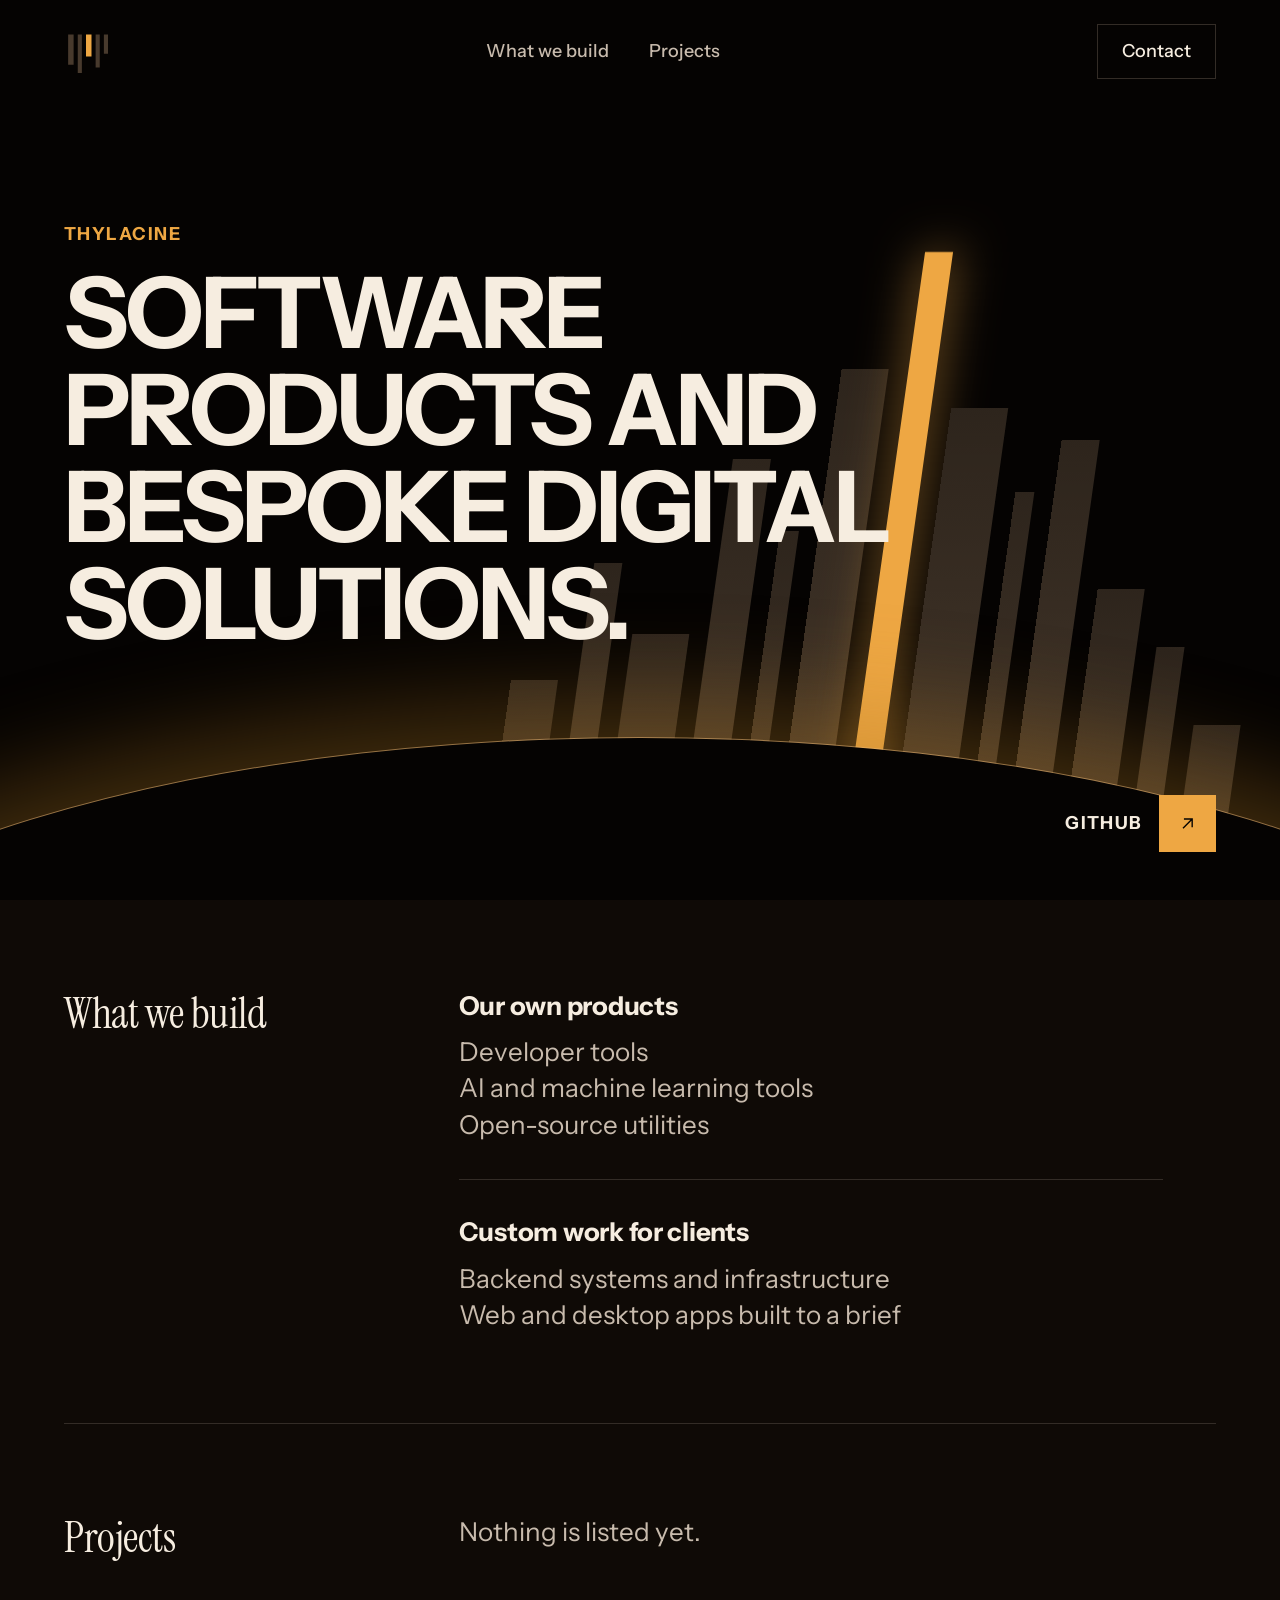
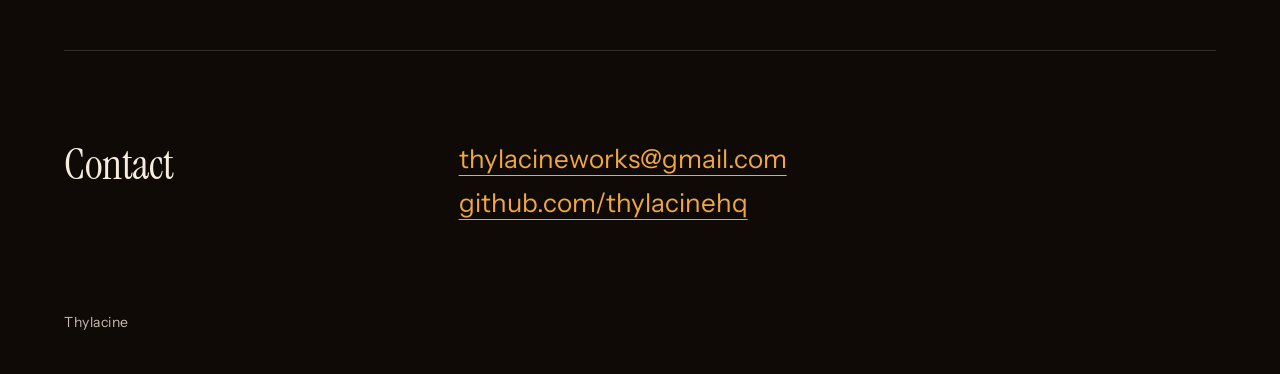
==== index.html @ 8de8d668 "Rebuild hero as a company-page header and lit stripe field Header with mark, nav and boxed Contact b" ====
<!doctype html>
<html lang="en">
<head>
<meta charset="utf-8">
<meta name="viewport" content="width=device-width, initial-scale=1">
<title>Thylacine</title>
<meta name="description" content="Software products and bespoke digital solutions.">
<meta name="color-scheme" content="dark">
<meta name="theme-color" content="#1c1a17">
<link rel="icon" href="favicon.svg" type="image/svg+xml">
<link rel="preload" href="fonts/instrument-sans-latin-700-normal.woff2" as="font" type="font/woff2" crossorigin>
<link rel="stylesheet" href="style.css">
</head>
<body>

<div class="hero">
  <header class="top">
    <a class="brand" href="#" aria-label="Thylacine, top of page">
      <svg viewBox="0 0 32 32" aria-hidden="true">
        <rect x="3" y="4" width="4" height="22" class="m-dim"/>
        <rect x="10" y="4" width="3" height="28" class="m-dim"/>
        <rect x="16" y="4" width="4" height="16" class="m-lit"/>
        <rect x="23" y="4" width="3" height="24" class="m-dim"/>
        <rect x="29" y="4" width="3" height="14" class="m-dim"/>
      </svg>
    </a>
    <nav aria-label="Sections">
      <a href="#build">What we build</a>
      <a href="#projects">Projects</a>
    </nav>
    <a class="btn" href="#contact">Contact</a>
  </header>

  <div class="copy">
    <p class="eyebrow">Thylacine</p>
    <h1>Software products and bespoke digital solutions.</h1>
  </div>

  <div class="field" aria-hidden="true">
    <i style="--h: 34%; --w: 5; --i: 0"></i>
    <i style="--h: 52%; --w: 3; --i: 1"></i>
    <i style="--h: 41%; --w: 6; --i: 2"></i>
    <i style="--h: 68%; --w: 4; --i: 3"></i>
    <i style="--h: 57%; --w: 2; --i: 4"></i>
    <i style="--h: 82%; --w: 5; --i: 5"></i>
    <i style="--h: 100%; --w: 3; --i: 6" class="alive"></i>
    <i style="--h: 76%; --w: 6; --i: 7"></i>
    <i style="--h: 63%; --w: 2; --i: 8"></i>
    <i style="--h: 71%; --w: 4; --i: 9"></i>
    <i style="--h: 48%; --w: 5; --i: 10"></i>
    <i style="--h: 39%; --w: 3; --i: 11"></i>
    <i style="--h: 27%; --w: 5; --i: 12"></i>
  </div>
  <div class="horizon" aria-hidden="true"></div>

  <a class="cta" href="https://github.com/thylacinehq">
    <span>GitHub</span>
    <svg viewBox="0 0 24 24" width="22" height="22" aria-hidden="true"><path d="M7 17 17 7M8 7h9v9" fill="none" stroke="currentColor" stroke-width="1.5"/></svg>
  </a>
</div>

<main>
  <section aria-labelledby="build">
    <h2 id="build">What we build</h2>
    <div class="body">
      <div class="row">
        <h3>Our own products</h3>
        <ul>
          <li>Developer tools</li>
          <li>AI and machine learning tools</li>
          <li>Open-source utilities</li>
        </ul>
      </div>
      <div class="row">
        <h3>Custom work for clients</h3>
        <ul>
          <li>Backend systems and infrastructure</li>
          <li>Web and desktop apps built to a brief</li>
        </ul>
      </div>
    </div>
  </section>

  <section aria-labelledby="projects">
    <h2 id="projects">Projects</h2>
    <div class="body">
      <p class="empty">Nothing is listed yet.</p>
    </div>
  </section>

  <section aria-labelledby="contact">
    <h2 id="contact">Contact</h2>
    <div class="body">
      <ul class="plain">
        <li><a href="mailto:thylacineworks@gmail.com">thylacineworks@gmail.com</a></li>
        <li><a href="https://github.com/thylacinehq">github.com/thylacinehq</a></li>
      </ul>
    </div>
  </section>
</main>

<footer>Thylacine</footer>

</body>
</html>
---- style.css ----
@font-face {
  font-family: "Instrument Serif";
  src: url("fonts/instrument-serif-latin-400-normal.woff2") format("woff2");
  font-weight: 400;
  font-display: swap;
}
@font-face {
  font-family: "Instrument Sans";
  src: url("fonts/instrument-sans-latin-400-normal.woff2") format("woff2");
  font-weight: 400;
  font-display: swap;
}
@font-face {
  font-family: "Instrument Sans";
  src: url("fonts/instrument-sans-latin-500-normal.woff2") format("woff2");
  font-weight: 500;
  font-display: swap;
}
@font-face {
  font-family: "Instrument Sans";
  src: url("fonts/instrument-sans-latin-700-normal.woff2") format("woff2");
  font-weight: 700;
  font-display: swap;
}

:root {
  color-scheme: dark;

  --bg: oklch(0.15 0.012 65);
  --bg-deep: oklch(0.10 0.01 65);
  --stripe: oklch(0.27 0.02 65);
  --stripe-hi: oklch(0.36 0.03 65);
  --rule: oklch(0.30 0.015 65);
  --text: oklch(0.95 0.02 78);
  --text-dim: oklch(0.80 0.025 70);
  --accent: oklch(0.78 0.14 72);
  --glow: oklch(0.62 0.12 72 / 0.35);
  --glow-rim: oklch(0.80 0.10 72 / 0.55);
  --glow-bar: oklch(0.78 0.14 72 / 0.55);

  --serif: "Instrument Serif", "Iowan Old Style", Georgia, serif;
  --sans: "Instrument Sans", "Segoe UI", system-ui, sans-serif;

  --gutter: clamp(1.25rem, 5vw, 4rem);
  --space-section: clamp(3rem, 7vw, 6rem);

  --step-0: clamp(1rem, 0.95rem + 0.25vw, 1.125rem);
  --step-1: clamp(1.25rem, 1.1rem + 0.7vw, 1.625rem);
  --step-2: clamp(1.75rem, 1.4rem + 1.6vw, 2.75rem);
  --step-hero: clamp(2.5rem, 0.9rem + 6.6vw, 7.5rem);

  --bar-unit: clamp(0.3rem, 0.15rem + 0.55vw, 0.85rem);
}

*, *::before, *::after { box-sizing: border-box; }

html { -webkit-text-size-adjust: 100%; scroll-behavior: smooth; }

body {
  margin: 0;
  background: var(--bg);
  color: var(--text);
  font-family: var(--sans);
  font-size: var(--step-0);
  line-height: 1.6;
  -webkit-font-smoothing: antialiased;
}

h1, h2, h3, p, ul { margin: 0; padding: 0; }
ul { list-style: none; }

a {
  color: var(--accent);
  text-decoration-thickness: 1px;
  text-underline-offset: 0.25em;
}
a:hover { text-decoration-thickness: 2px; }
a:focus-visible {
  outline: 2px solid var(--accent);
  outline-offset: 4px;
  border-radius: 2px;
}

/* Hero */

.hero {
  position: relative;
  isolation: isolate;
  overflow: hidden;
  min-height: max(100svh, 40rem);
  display: grid;
  grid-template-rows: auto 1fr auto;
  padding-inline: var(--gutter);
  background: var(--bg-deep);
}

.top {
  position: relative;
  z-index: 3;
  display: flex;
  align-items: center;
  justify-content: space-between;
  gap: 1.5rem;
  padding-block: 1.5rem;
}
.brand { display: block; line-height: 0; }
.brand svg { width: 2.75rem; height: 2.75rem; }
.m-dim { fill: var(--stripe-hi); }
.m-lit { fill: var(--accent); }
.top nav { display: none; gap: 2.5rem; }
.top nav a {
  color: var(--text-dim);
  text-decoration: none;
  font-weight: 500;
}
.top nav a:hover { color: var(--text); }
.btn {
  color: var(--text);
  text-decoration: none;
  font-weight: 500;
  padding: 0.75rem 1.5rem;
  border: 1px solid var(--rule);
}
.btn:hover { border-color: var(--accent); color: var(--accent); }

.copy {
  position: relative;
  z-index: 3;
  align-self: center;
  padding-block: 2rem 18vh;
}
.eyebrow {
  margin-bottom: 1rem;
  color: var(--accent);
  font-weight: 700;
  font-size: var(--step-0);
  letter-spacing: 0.08em;
  text-transform: uppercase;
}
h1 {
  max-width: 13ch;
  font-family: var(--sans);
  font-weight: 700;
  font-size: var(--step-hero);
  line-height: 0.98;
  letter-spacing: -0.03em;
  text-transform: uppercase;
}

/* Striped back rising from behind the horizon */

.field {
  position: absolute;
  z-index: 1;
  inset: auto var(--gutter) 0 auto;
  width: min(100% - 2 * var(--gutter), 46rem);
  height: 72%;
  display: flex;
  align-items: flex-end;
  justify-content: space-between;
  pointer-events: none;
}
.field i {
  display: block;
  width: calc(var(--w) * var(--bar-unit));
  height: var(--h);
  background: linear-gradient(to top, var(--stripe-hi), var(--stripe));
  transform: skewX(-8deg);
  transform-origin: bottom;
  animation: rise 700ms ease-out both;
  animation-delay: calc(var(--i) * 45ms);
}
.field i.alive {
  background: var(--accent);
  box-shadow: 0 0 3rem var(--glow-bar);
}

@keyframes rise {
  from { transform: skewX(-8deg) scaleY(0); }
  to { transform: skewX(-8deg) scaleY(1); }
}

.horizon {
  position: absolute;
  z-index: 2;
  left: -25%;
  right: -25%;
  bottom: -62%;
  height: 80%;
  border-radius: 50%;
  background: var(--bg-deep);
  box-shadow:
    0 -1px 0 var(--glow-rim),
    0 -2.5rem 6rem var(--glow);
  pointer-events: none;
}

.cta {
  position: absolute;
  z-index: 3;
  right: var(--gutter);
  bottom: clamp(1.5rem, 4vw, 3rem);
  display: flex;
  align-items: center;
  gap: 1rem;
  color: var(--text);
  text-decoration: none;
  font-weight: 700;
  letter-spacing: 0.08em;
  text-transform: uppercase;
}
.cta svg {
  box-sizing: content-box;
  padding: 1.1rem;
  background: var(--accent);
  color: var(--bg-deep);
}
.cta:hover svg { background: var(--text); }
.cta:focus-visible { outline-offset: 6px; }

/* Sections */

main { padding-inline: var(--gutter); }

section {
  display: grid;
  gap: 1.5rem;
  padding-block: var(--space-section);
  border-top: 1px solid var(--rule);
}
section:first-child { border-top: 0; }
h2 {
  font-family: var(--serif);
  font-weight: 400;
  font-size: var(--step-2);
  line-height: 1.1;
  letter-spacing: -0.01em;
}
h3 {
  font-weight: 700;
  font-size: var(--step-1);
  line-height: 1.25;
  letter-spacing: -0.01em;
}

.row {
  display: grid;
  gap: 0.75rem;
  padding-block: clamp(1.5rem, 3vw, 2.25rem);
  border-top: 1px solid var(--rule);
}
.row:first-child { border-top: 0; padding-top: 0; }
.row:last-child { padding-bottom: 0; }

.row li, .plain li, .empty {
  font-size: var(--step-1);
  line-height: 1.4;
}
.row li, .empty { color: var(--text-dim); }
.plain { display: grid; gap: 0.5rem; }
.plain a { overflow-wrap: anywhere; }

footer {
  padding: 0 var(--gutter) 2.5rem;
  color: var(--text-dim);
  font-size: 0.875rem;
  letter-spacing: 0.04em;
}

@media (min-width: 48rem) {
  .top nav { display: flex; }
  section {
    grid-template-columns: repeat(12, minmax(0, 1fr));
    column-gap: 2rem;
  }
  section h2 { grid-column: 1 / 5; }
  section .body { grid-column: 5 / 13; max-width: 44rem; }
}

@media (max-width: 47.99rem) {
  .copy { padding-bottom: 30vh; }
  .field { height: 36%; }
  .horizon { bottom: -64%; height: 80%; }
}

@media (prefers-reduced-motion: reduce) {
  .field i { animation: none; }
  html { scroll-behavior: auto; }
}
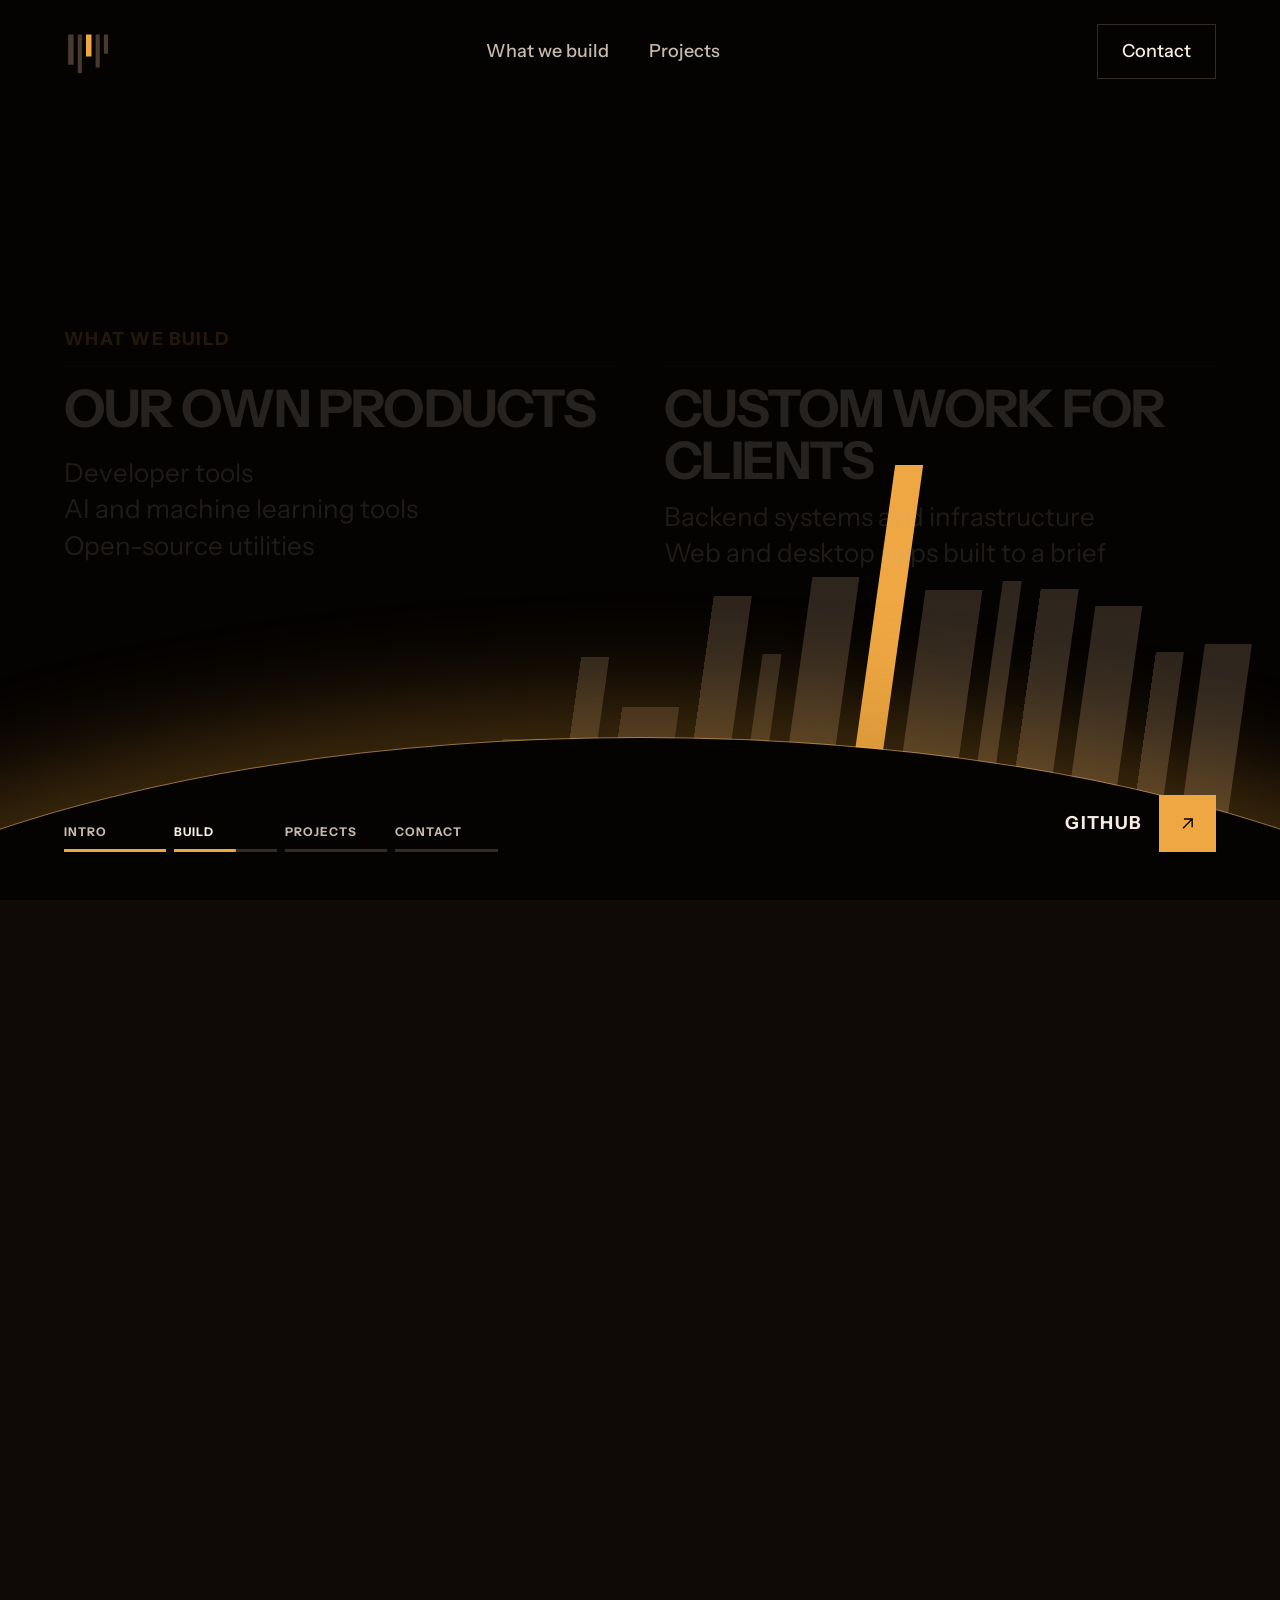
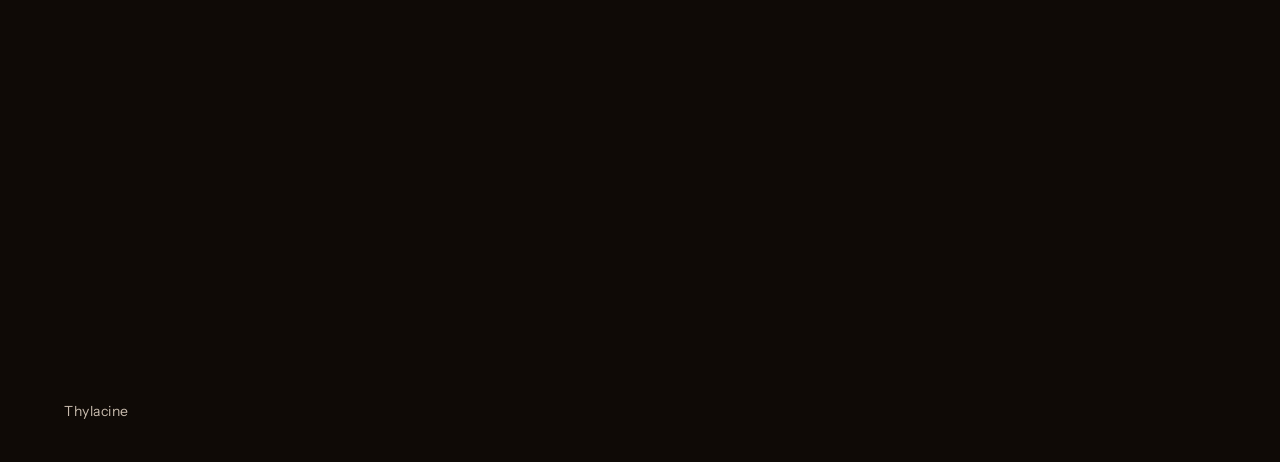
==== commit a2bd0424: "Pin the hero as a scroll-driven stage Four scenes (intro, build, projects, contact) cross-fade on on" ====
--- a/index.html
+++ b/index.html
@@ -11,11 +11,11 @@
 <link rel="preload" href="fonts/instrument-sans-latin-700-normal.woff2" as="font" type="font/woff2" crossorigin>
 <link rel="stylesheet" href="style.css">
 </head>
-<body>
+<body id="top">
 
-<div class="hero">
+<div class="hero stage">
   <header class="top">
-    <a class="brand" href="#" aria-label="Thylacine, top of page">
+    <a class="brand" href="#top" aria-label="Thylacine, top of page">
       <svg viewBox="0 0 32 32" aria-hidden="true">
         <rect x="3" y="4" width="4" height="22" class="m-dim"/>
         <rect x="10" y="4" width="3" height="28" class="m-dim"/>
@@ -25,13 +25,13 @@
       </svg>
     </a>
     <nav aria-label="Sections">
-      <a href="#build">What we build</a>
-      <a href="#projects">Projects</a>
+      <a href="#scene-build">What we build</a>
+      <a href="#scene-projects">Projects</a>
     </nav>
-    <a class="btn" href="#contact">Contact</a>
+    <a class="btn" href="#scene-contact">Contact</a>
   </header>
 
-  <div class="copy">
+  <div class="copy scene">
     <p class="eyebrow">Thylacine</p>
     <h1>Software products and bespoke digital solutions.</h1>
   </div>
@@ -60,7 +60,7 @@
 </div>
 
 <main>
-  <section aria-labelledby="build">
+  <section class="scene" id="scene-build" aria-labelledby="build">
     <h2 id="build">What we build</h2>
     <div class="body">
       <div class="row">
@@ -81,14 +81,14 @@
     </div>
   </section>
 
-  <section aria-labelledby="projects">
+  <section class="scene" id="scene-projects" aria-labelledby="projects">
     <h2 id="projects">Projects</h2>
     <div class="body">
       <p class="empty">Nothing is listed yet.</p>
     </div>
   </section>
 
-  <section aria-labelledby="contact">
+  <section class="scene" id="scene-contact" aria-labelledby="contact">
     <h2 id="contact">Contact</h2>
     <div class="body">
       <ul class="plain">
@@ -101,5 +101,7 @@
 
 <footer>Thylacine</footer>
 
+<script src="script.js" defer></script>
+
 </body>
 </html>
--- a/style.css
+++ b/style.css
@@ -36,7 +36,6 @@
   --accent: oklch(0.78 0.14 72);
   --glow: oklch(0.62 0.12 72 / 0.35);
   --glow-rim: oklch(0.80 0.10 72 / 0.55);
-  --glow-bar: oklch(0.78 0.14 72 / 0.55);
 
   --serif: "Instrument Serif", "Iowan Old Style", Georgia, serif;
   --sans: "Instrument Sans", "Segoe UI", system-ui, sans-serif;
@@ -172,7 +171,6 @@
 }
 .field i.alive {
   background: var(--accent);
-  box-shadow: 0 0 3rem var(--glow-bar);
 }
 
 @keyframes rise {
@@ -283,6 +281,128 @@
   .horizon { bottom: -64%; height: 80%; }
 }
 
+/* Film mode: the script pins the stage and scrubs it with scroll */
+
+.film-on .film { height: calc(100svh * var(--n, 4)); position: relative; }
+.film-on .stage {
+  position: sticky;
+  top: 0;
+  height: 100svh;
+  min-height: 0;
+  padding-inline: 0;
+}
+.film-on .top { padding-inline: var(--gutter); }
+.film-on .field { right: var(--gutter); }
+.film-on .cta { z-index: 4; }
+
+.film-on main {
+  position: absolute;
+  inset: 0;
+  padding: 0;
+  pointer-events: none;
+}
+.film-on .scene {
+  position: absolute;
+  inset: 0;
+  z-index: 3;
+  display: flex;
+  flex-direction: column;
+  justify-content: center;
+  gap: 1rem;
+  padding: 6.5rem var(--gutter) 8rem;
+  border-top: 0;
+  opacity: var(--o, 0);
+  transform: translateY(var(--y, 0));
+  visibility: hidden;
+}
+.film-on .scene.on { visibility: visible; pointer-events: auto; }
+.film-on .copy.scene { align-self: auto; }
+
+.film-on section h2 {
+  font-family: var(--sans);
+  font-weight: 700;
+  font-size: var(--step-0);
+  letter-spacing: 0.08em;
+  text-transform: uppercase;
+  color: var(--accent);
+}
+.film-on section .body { max-width: 56rem; }
+.film-on .body > .row {
+  padding-block: 1rem 0;
+  margin-top: 1rem;
+  border-top: 1px solid var(--rule);
+}
+.film-on .body > .row:first-child { margin-top: 0; padding-top: 0; border-top: 0; }
+.film-on h3 {
+  font-size: clamp(1.5rem, 0.8rem + 3.2vw, 3.25rem);
+  line-height: 1;
+  letter-spacing: -0.03em;
+  text-transform: uppercase;
+}
+.film-on .empty {
+  color: var(--text);
+  font-weight: 700;
+  font-size: var(--step-hero);
+  line-height: 0.98;
+  letter-spacing: -0.03em;
+  text-transform: uppercase;
+  max-width: 11ch;
+}
+.film-on .plain li {
+  font-weight: 700;
+  font-size: clamp(1.25rem, 0.6rem + 3vw, 3rem);
+  line-height: 1.15;
+  letter-spacing: -0.02em;
+}
+.film-on footer { position: relative; z-index: 1; }
+
+.rail {
+  position: absolute;
+  z-index: 4;
+  left: var(--gutter);
+  bottom: clamp(1.5rem, 4vw, 3rem);
+  display: flex;
+  gap: 0.5rem;
+}
+.rail button {
+  all: unset;
+  box-sizing: border-box;
+  display: grid;
+  gap: 0.5rem;
+  width: clamp(2.75rem, 8vw, 8.5rem);
+  min-width: 0;
+  cursor: pointer;
+  color: var(--text-dim);
+  font-size: 0.75rem;
+  font-weight: 700;
+  letter-spacing: 0.08em;
+  text-transform: uppercase;
+}
+.rail button[aria-current] { color: var(--text); }
+.rail button:focus-visible { outline: 2px solid var(--accent); outline-offset: 4px; }
+.rail .lab { display: none; }
+.rail .bar { display: block; height: 3px; background: var(--rule); }
+.rail .fill {
+  display: block;
+  height: 100%;
+  background: var(--accent);
+  transform: scaleX(0);
+  transform-origin: left;
+}
+
+@media (min-width: 48rem) {
+  .rail button { width: clamp(5.25rem, 8vw, 8.5rem); }
+  .rail .lab { display: block; white-space: nowrap; }
+  .film-on .body > .rows,
+  .film-on #scene-build .body { display: grid; grid-template-columns: 1fr 1fr; column-gap: 3rem; max-width: none; }
+  .film-on #scene-build .body > .row { margin-top: 0; padding-top: 1rem; border-top: 1px solid var(--rule); }
+  .film-on #scene-build .body > .row:first-child { padding-top: 1rem; border-top: 1px solid var(--rule); }
+}
+@media (max-width: 47.99rem) {
+  .film-on .scene { padding-bottom: 7rem; }
+  .film-on .field { height: 36%; }
+}
+
 @media (prefers-reduced-motion: reduce) {
   .field i { animation: none; }
   html { scroll-behavior: auto; }
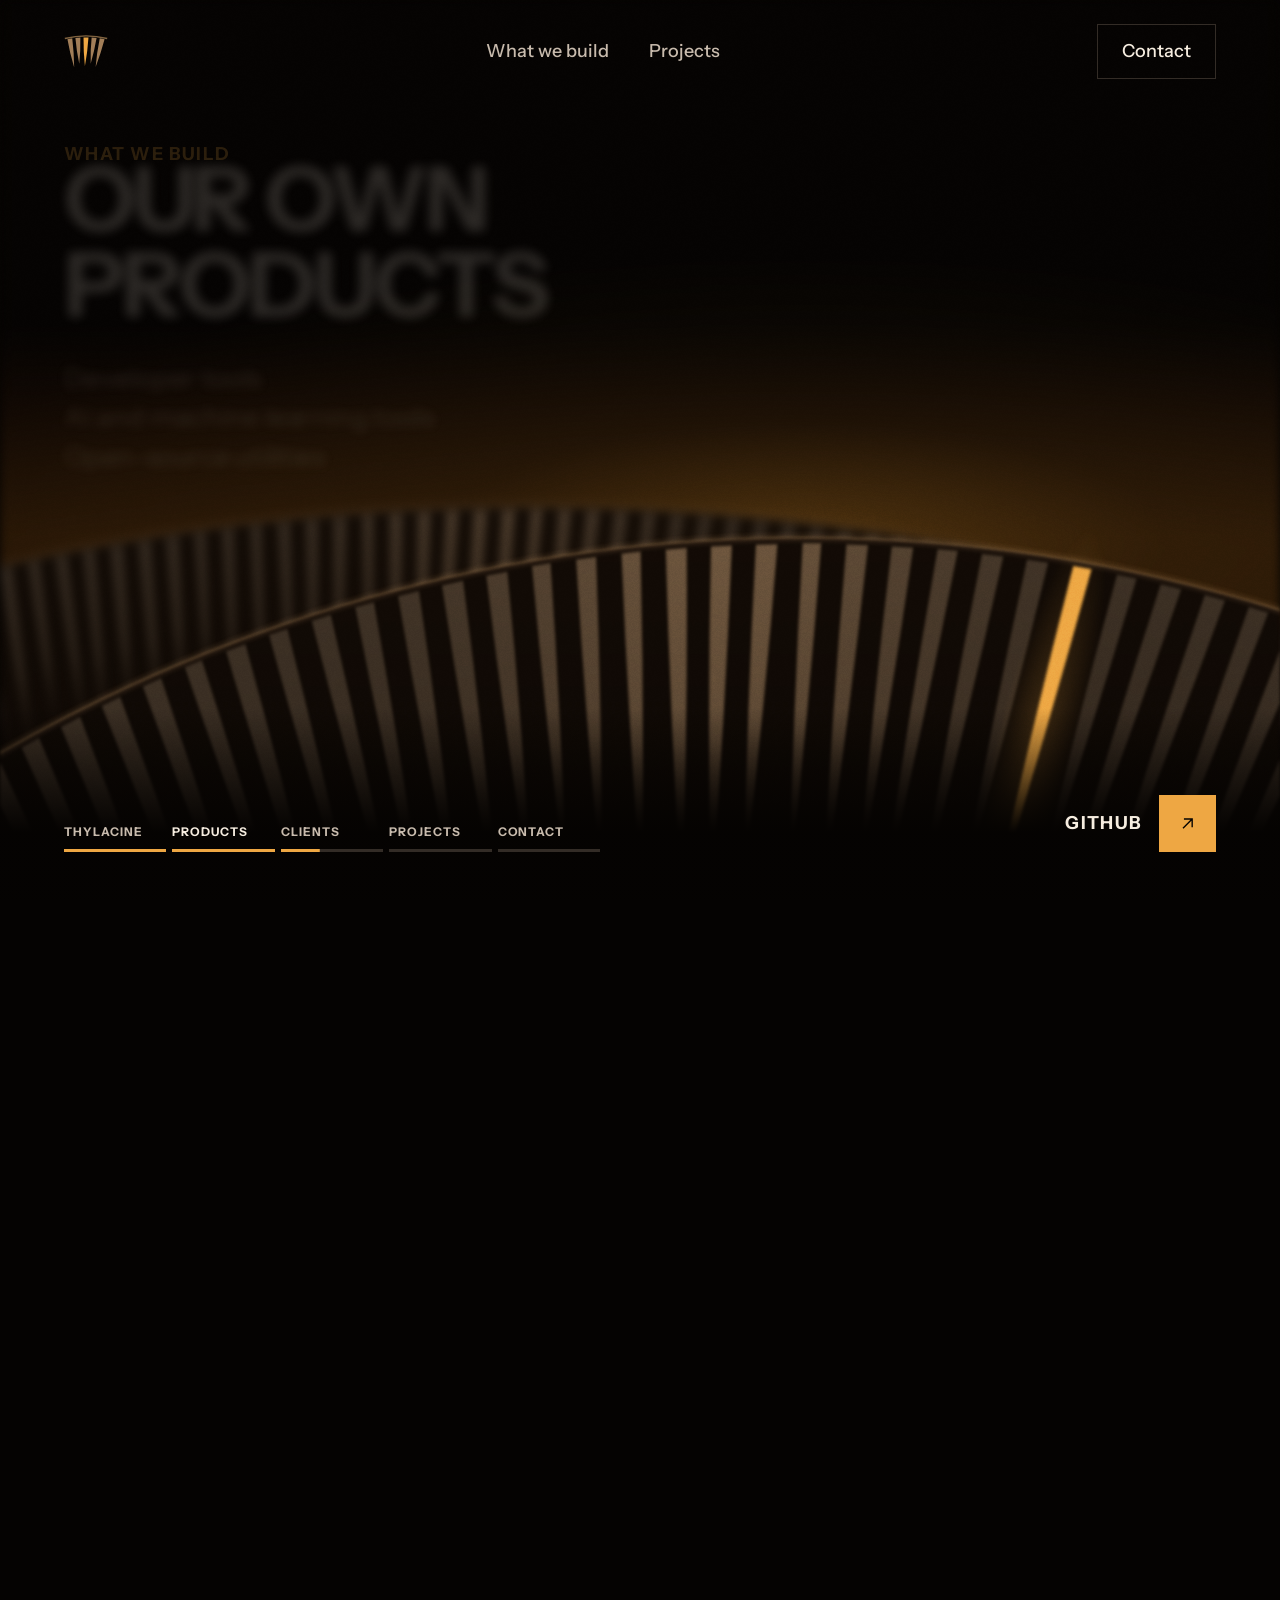
==== commit 538a33cb: "Rework the stage as a striped back filmed on scroll Replace the bar field with a curved spine of thi" ====
--- a/index.html
+++ b/index.html
@@ -6,7 +6,7 @@
 <title>Thylacine</title>
 <meta name="description" content="Software products and bespoke digital solutions.">
 <meta name="color-scheme" content="dark">
-<meta name="theme-color" content="#1c1a17">
+<meta name="theme-color" content="#050302">
 <link rel="icon" href="favicon.svg" type="image/svg+xml">
 <link rel="preload" href="fonts/instrument-sans-latin-700-normal.woff2" as="font" type="font/woff2" crossorigin>
 <link rel="stylesheet" href="style.css">
@@ -17,11 +17,9 @@
   <header class="top">
     <a class="brand" href="#top" aria-label="Thylacine, top of page">
       <svg viewBox="0 0 32 32" aria-hidden="true">
-        <rect x="3" y="4" width="4" height="22" class="m-dim"/>
-        <rect x="10" y="4" width="3" height="28" class="m-dim"/>
-        <rect x="16" y="4" width="4" height="16" class="m-lit"/>
-        <rect x="23" y="4" width="3" height="24" class="m-dim"/>
-        <rect x="29" y="4" width="3" height="14" class="m-dim"/>
+        <path class="m-rim" d="M0.6 6.9A64 64 0 0 1 31.4 6.9"/>
+        <path class="m-dim" d="M2.5 7.5Q4.3 17.9 7.4 28.0Q7.3 17.3 6.0 6.8ZM8.3 6.5Q9.1 16.0 11.1 25.3Q12.1 15.7 11.9 6.2ZM20.1 6.2Q19.1 15.6 19.4 25.2Q22.1 15.9 23.7 6.5ZM26.0 6.8Q23.9 17.1 23.0 27.7Q26.8 17.7 29.5 7.5Z"/>
+        <path class="m-lit" d="M14.2 6.1Q14.1 16.6 15.2 27.1Q17.1 16.6 17.8 6.1Z"/>
       </svg>
     </a>
     <nav aria-label="Sections">
@@ -36,22 +34,12 @@
     <h1>Software products and bespoke digital solutions.</h1>
   </div>
 
-  <div class="field" aria-hidden="true">
-    <i style="--h: 34%; --w: 5; --i: 0"></i>
-    <i style="--h: 52%; --w: 3; --i: 1"></i>
-    <i style="--h: 41%; --w: 6; --i: 2"></i>
-    <i style="--h: 68%; --w: 4; --i: 3"></i>
-    <i style="--h: 57%; --w: 2; --i: 4"></i>
-    <i style="--h: 82%; --w: 5; --i: 5"></i>
-    <i style="--h: 100%; --w: 3; --i: 6" class="alive"></i>
-    <i style="--h: 76%; --w: 6; --i: 7"></i>
-    <i style="--h: 63%; --w: 2; --i: 8"></i>
-    <i style="--h: 71%; --w: 4; --i: 9"></i>
-    <i style="--h: 48%; --w: 5; --i: 10"></i>
-    <i style="--h: 39%; --w: 3; --i: 11"></i>
-    <i style="--h: 27%; --w: 5; --i: 12"></i>
-  </div>
-  <div class="horizon" aria-hidden="true"></div>
+  <svg class="back" viewBox="0 0 1200 520" preserveAspectRatio="xMidYMin slice" aria-hidden="true">
+    <defs><linearGradient id="fade" x1="0" y1="0" x2="0" y2="1"><stop offset="0.25" stop-color="white"/><stop offset="0.95" stop-color="white" stop-opacity="0"/></linearGradient>
+    <mask id="fall"><rect width="1200" height="520" fill="url(#fade)"/></mask></defs>
+    <path class="back-rim" d="M-123.1 325.8A1150 1150 0 0 1 1323.1 325.8"/>
+    <g mask="url(#fall)"><path class="back-stripes" d="M-16.3 254.1Q38.9 357.2 98.1 457.6Q49.0 350.8 -4.2 246.5ZM12.5 236.4Q65.5 342.9 122.8 447.0Q75.9 336.8 24.8 229.1ZM41.8 219.4Q92.6 329.4 147.6 437.1Q103.1 323.6 54.4 212.5ZM71.7 203.4Q114.6 304.0 161.9 402.4Q125.3 298.5 84.4 196.8ZM101.9 188.2Q142.7 292.0 187.8 393.8Q153.5 286.9 114.8 182.1ZM132.7 173.9Q171.0 280.9 213.8 386.0Q182.0 276.1 145.7 168.2ZM163.8 160.5Q199.6 270.7 239.9 379.0Q210.7 266.2 177.0 155.2ZM195.3 148.1Q228.4 261.3 266.1 372.8Q239.7 257.1 208.7 143.2ZM227.2 136.6Q257.4 252.8 292.3 367.5Q268.8 249.0 240.7 132.1ZM259.3 126.1Q283.7 231.7 312.6 335.9Q295.1 228.2 273.0 121.9ZM291.8 116.5Q313.4 224.8 339.7 331.9Q325.0 221.7 305.6 112.7ZM324.6 107.9Q343.3 218.9 366.7 328.8Q355.0 216.1 338.5 104.5ZM357.6 100.2Q373.3 213.9 393.7 326.5Q385.0 211.4 371.6 97.3ZM390.8 93.5Q403.3 209.7 420.6 325.1Q415.1 207.6 404.9 91.0ZM424.2 87.8Q433.4 206.5 447.4 324.4Q445.3 204.7 438.3 85.7ZM457.7 83.1Q463.5 204.1 474.1 324.6Q475.4 202.7 471.9 81.4ZM491.4 79.4Q493.5 188.8 500.5 297.8Q505.5 187.8 505.6 78.2ZM525.2 76.7Q524.0 188.3 527.7 299.5Q536.0 187.5 539.4 75.9ZM559.0 75.0Q554.4 188.6 554.7 302.0Q566.4 188.2 573.3 74.6ZM592.9 74.3Q584.8 189.8 581.5 305.3Q596.8 189.8 607.1 74.3ZM626.7 74.6Q615.0 191.9 608.1 309.4Q627.0 192.3 641.0 75.0ZM660.6 75.9Q645.1 194.9 634.4 314.3Q657.1 195.6 674.8 76.7ZM728.1 81.4Q707.5 190.0 691.7 299.1Q719.4 191.4 742.3 83.1ZM761.7 85.7Q737.4 195.7 717.9 306.4Q749.2 197.5 775.8 87.8ZM795.1 91.0Q767.1 202.3 743.7 314.4Q778.9 204.4 809.2 93.5ZM828.4 97.3Q796.5 209.7 769.3 323.1Q808.2 212.2 842.4 100.2ZM861.5 104.5Q825.6 218.0 794.4 332.6Q837.2 220.8 875.4 107.9ZM894.4 112.7Q854.4 227.1 819.1 342.7Q866.0 230.2 908.2 116.5ZM927.0 121.9Q887.9 224.1 853.5 327.8Q899.4 227.6 940.7 126.1ZM959.3 132.1Q916.4 235.0 878.1 339.6Q927.8 238.9 972.8 136.6ZM991.3 143.2Q944.5 246.7 902.2 352.0Q955.7 250.9 1004.7 148.1ZM1023.0 155.2Q972.1 259.3 925.8 365.1Q983.3 263.8 1036.2 160.5ZM1054.3 168.2Q999.4 272.6 948.9 378.9Q1010.4 277.4 1067.3 173.9ZM1085.2 182.1Q1026.1 286.6 971.5 393.3Q1037.0 291.8 1098.1 188.2ZM1115.6 196.8Q1059.7 289.7 1008.1 384.7Q1070.4 295.1 1128.3 203.4ZM1145.6 212.5Q1085.8 305.4 1030.3 400.7Q1096.3 311.2 1158.2 219.4ZM1175.2 229.1Q1111.4 321.9 1051.8 417.2Q1121.8 328.0 1187.5 236.4ZM1204.2 246.5Q1136.5 339.2 1072.8 434.3Q1146.6 345.5 1216.3 254.1ZM1232.7 264.8Q1161.0 357.1 1093.2 452.0Q1170.9 363.8 1244.6 272.8ZM1260.7 284.0Q1184.8 375.7 1112.9 470.2Q1194.6 382.6 1272.3 292.3ZM1288.1 303.9Q1208.1 394.9 1132.0 488.8Q1217.7 402.2 1299.5 312.5ZM1314.9 324.6Q1240.3 404.7 1169.6 487.9Q1249.7 412.3 1326.0 333.6ZM1341.0 346.2Q1262.6 425.5 1187.9 508.1Q1271.7 433.3 1351.9 355.5ZM1366.5 368.4Q1284.3 446.9 1205.6 528.7Q1293.1 455.0 1377.1 378.1Z"/><path class="back-lit" d="M694.4 78.2Q677.3 185.2 665.1 292.6Q689.3 186.2 708.6 79.4Z"/></g>
+  </svg>
 
   <a class="cta" href="https://github.com/thylacinehq">
     <span>GitHub</span>
--- a/style.css
+++ b/style.css
@@ -28,6 +28,7 @@
 
   --bg: oklch(0.15 0.012 65);
   --bg-deep: oklch(0.10 0.01 65);
+  --bg-deep-clear: oklch(0.10 0.01 65 / 0);
   --stripe: oklch(0.27 0.02 65);
   --stripe-hi: oklch(0.36 0.03 65);
   --rule: oklch(0.30 0.015 65);
@@ -37,6 +38,13 @@
   --glow: oklch(0.62 0.12 72 / 0.35);
   --glow-rim: oklch(0.80 0.10 72 / 0.55);
 
+  /* The world drawn on the canvas. Alpha is applied by the script. */
+  --sky: oklch(0.30 0.06 62);
+  --body: oklch(0.13 0.012 65);
+  --stripe-lit: oklch(0.62 0.07 68);
+  --scene-top: clamp(6.5rem, 4rem + 9vh, 10rem);
+  --step-film: clamp(2.4rem, 0.9rem + 5.6vw, 7rem);
+
   --serif: "Instrument Serif", "Iowan Old Style", Georgia, serif;
   --sans: "Instrument Sans", "Segoe UI", system-ui, sans-serif;
 
@@ -48,7 +56,6 @@
   --step-2: clamp(1.75rem, 1.4rem + 1.6vw, 2.75rem);
   --step-hero: clamp(2.5rem, 0.9rem + 6.6vw, 7.5rem);
 
-  --bar-unit: clamp(0.3rem, 0.15rem + 0.55vw, 0.85rem);
 }
 
 *, *::before, *::after { box-sizing: border-box; }
@@ -88,7 +95,7 @@
   overflow: hidden;
   min-height: max(100svh, 40rem);
   display: grid;
-  grid-template-rows: auto 1fr auto;
+  grid-template-rows: auto auto 1fr;
   padding-inline: var(--gutter);
   background: var(--bg-deep);
 }
@@ -104,7 +111,8 @@
 }
 .brand { display: block; line-height: 0; }
 .brand svg { width: 2.75rem; height: 2.75rem; }
-.m-dim { fill: var(--stripe-hi); }
+.m-rim { fill: none; stroke: var(--glow-rim); stroke-width: 1; }
+.m-dim { fill: var(--stripe-lit); }
 .m-lit { fill: var(--accent); }
 .top nav { display: none; gap: 2.5rem; }
 .top nav a {
@@ -125,8 +133,7 @@
 .copy {
   position: relative;
   z-index: 3;
-  align-self: center;
-  padding-block: 2rem 18vh;
+  padding-block: clamp(2rem, 8vh, 6rem) 2.5rem;
 }
 .eyebrow {
   margin-bottom: 1rem;
@@ -146,52 +153,21 @@
   text-transform: uppercase;
 }
 
-/* Striped back rising from behind the horizon */
-
-.field {
-  position: absolute;
+/* The striped back: a lit spine with even, tapering stripes. Static here; the script redraws it on canvas. */
+
+.back {
+  position: relative;
   z-index: 1;
-  inset: auto var(--gutter) 0 auto;
-  width: min(100% - 2 * var(--gutter), 46rem);
-  height: 72%;
-  display: flex;
-  align-items: flex-end;
-  justify-content: space-between;
+  display: block;
+  width: calc(100% + 2 * var(--gutter));
+  height: 100%;
+  min-height: 13rem;
+  margin-inline: calc(-1 * var(--gutter));
   pointer-events: none;
 }
-.field i {
-  display: block;
-  width: calc(var(--w) * var(--bar-unit));
-  height: var(--h);
-  background: linear-gradient(to top, var(--stripe-hi), var(--stripe));
-  transform: skewX(-8deg);
-  transform-origin: bottom;
-  animation: rise 700ms ease-out both;
-  animation-delay: calc(var(--i) * 45ms);
-}
-.field i.alive {
-  background: var(--accent);
-}
-
-@keyframes rise {
-  from { transform: skewX(-8deg) scaleY(0); }
-  to { transform: skewX(-8deg) scaleY(1); }
-}
-
-.horizon {
-  position: absolute;
-  z-index: 2;
-  left: -25%;
-  right: -25%;
-  bottom: -62%;
-  height: 80%;
-  border-radius: 50%;
-  background: var(--bg-deep);
-  box-shadow:
-    0 -1px 0 var(--glow-rim),
-    0 -2.5rem 6rem var(--glow);
-  pointer-events: none;
-}
+.back-rim { fill: none; stroke: var(--glow-rim); stroke-width: 1.5; }
+.back-stripes { fill: var(--stripe-hi); }
+.back-lit { fill: var(--accent); }
 
 .cta {
   position: absolute;
@@ -259,7 +235,9 @@
 .plain a { overflow-wrap: anywhere; }
 
 footer {
-  padding: 0 var(--gutter) 2.5rem;
+  margin-inline: var(--gutter);
+  padding-block: 2rem 2.5rem;
+  border-top: 1px solid var(--rule);
   color: var(--text-dim);
   font-size: 0.875rem;
   letter-spacing: 0.04em;
@@ -275,29 +253,58 @@
   section .body { grid-column: 5 / 13; max-width: 44rem; }
 }
 
-@media (max-width: 47.99rem) {
-  .copy { padding-bottom: 30vh; }
-  .field { height: 36%; }
-  .horizon { bottom: -64%; height: 80%; }
-}
-
-/* Film mode: the script pins the stage and scrubs it with scroll */
-
-.film-on .film { height: calc(100svh * var(--n, 4)); position: relative; }
+/* Film mode: the script pins the stage, draws the back on three canvases and scrubs it with scroll */
+
+.film-on .film { height: calc(115svh * (var(--n, 5) - 1) + 100svh); position: relative; }
 .film-on .stage {
   position: sticky;
   top: 0;
   height: 100svh;
   min-height: 0;
   padding-inline: 0;
-}
-.film-on .top { padding-inline: var(--gutter); }
-.film-on .field { right: var(--gutter); }
-.film-on .cta { z-index: 4; }
+  display: block;
+}
+.film-on .back { display: none; }
+/* The film is the whole page: no strip after it, one background to the last pixel. */
+.film-on body { background: var(--bg-deep); }
+.film-on footer { display: none; }
+
+.world {
+  position: absolute;
+  inset: 0;
+  z-index: 0;
+  width: 100%;
+  height: 100%;
+}
+.scrim {
+  position: absolute;
+  inset: auto 0 0;
+  z-index: 2;
+  height: clamp(7rem, 22vh, 12rem);
+  background: linear-gradient(to top, var(--bg-deep) 35%, var(--bg-deep-clear));
+  pointer-events: none;
+}
+.grain {
+  position: absolute;
+  inset: 0;
+  z-index: 1;
+  opacity: 0.035;
+  mix-blend-mode: overlay;
+  pointer-events: none;
+}
+
+.film-on .top {
+  position: absolute;
+  inset: 0 0 auto;
+  z-index: 5;
+  padding-inline: var(--gutter);
+}
+.film-on .cta { z-index: 5; }
 
 .film-on main {
   position: absolute;
   inset: 0;
+  z-index: 3;
   padding: 0;
   pointer-events: none;
 }
@@ -305,20 +312,34 @@
   position: absolute;
   inset: 0;
   z-index: 3;
-  display: flex;
-  flex-direction: column;
-  justify-content: center;
-  gap: 1rem;
-  padding: 6.5rem var(--gutter) 8rem;
+  display: block;
+  padding: var(--scene-top) var(--gutter) 0;
   border-top: 0;
-  opacity: var(--o, 0);
-  transform: translateY(var(--y, 0));
   visibility: hidden;
-}
-.film-on .scene.on { visibility: visible; pointer-events: auto; }
-.film-on .copy.scene { align-self: auto; }
+  pointer-events: none;
+}
+.film-on .copy.scene { align-self: normal; }
+.film-on .scene > *,
+.film-on .scene .body > * { pointer-events: auto; }
+.film-on .copy,
+.film-on .scene .body,
+.film-on .scene .row {
+  transform-origin: 0 0;
+  will-change: transform, opacity, filter;
+}
+.film-on .w,
+.film-on .scene li,
+.film-on .eyebrow { display: inline-block; will-change: transform; }
+.film-on .scene li { display: block; }
+
+.film-on h1 {
+  max-width: 15ch;
+  font-size: var(--step-film);
+  line-height: 0.95;
+}
 
 .film-on section h2 {
+  margin-bottom: 1rem;
   font-family: var(--sans);
   font-weight: 700;
   font-size: var(--step-0);
@@ -326,51 +347,62 @@
   text-transform: uppercase;
   color: var(--accent);
 }
-.film-on section .body { max-width: 56rem; }
-.film-on .body > .row {
-  padding-block: 1rem 0;
-  margin-top: 1rem;
-  border-top: 1px solid var(--rule);
-}
-.film-on .body > .row:first-child { margin-top: 0; padding-top: 0; border-top: 0; }
+.film-on section .body { display: grid; max-width: none; }
+.film-on #scene-build .body > .row {
+  grid-area: 1 / 1;
+  padding: 0;
+  border: 0;
+  gap: clamp(1rem, 2.5vw, 2rem);
+  align-content: start;
+}
 .film-on h3 {
-  font-size: clamp(1.5rem, 0.8rem + 3.2vw, 3.25rem);
-  line-height: 1;
+  max-width: 14ch;
+  font-size: var(--step-film);
+  line-height: 0.95;
   letter-spacing: -0.03em;
   text-transform: uppercase;
+}
+.film-on .row ul { display: grid; gap: 0.25rem; }
+.film-on .row li {
+  color: var(--text-dim);
+  font-size: var(--step-1);
+  line-height: 1.3;
 }
 .film-on .empty {
   color: var(--text);
   font-weight: 700;
-  font-size: var(--step-hero);
-  line-height: 0.98;
+  font-size: var(--step-film);
+  line-height: 0.95;
   letter-spacing: -0.03em;
   text-transform: uppercase;
-  max-width: 11ch;
-}
+  max-width: 10ch;
+}
+.film-on .plain { gap: 0.35rem; }
 .film-on .plain li {
   font-weight: 700;
-  font-size: clamp(1.25rem, 0.6rem + 3vw, 3rem);
-  line-height: 1.15;
+  font-size: clamp(1.3rem, 0.55rem + 3.4vw, 3.5rem);
+  line-height: 1.1;
   letter-spacing: -0.02em;
 }
-.film-on footer { position: relative; z-index: 1; }
+.film-on .plain a { text-decoration-thickness: 2px; text-underline-offset: 0.18em; }
 
 .rail {
   position: absolute;
-  z-index: 4;
+  z-index: 5;
   left: var(--gutter);
   bottom: clamp(1.5rem, 4vw, 3rem);
   display: flex;
-  gap: 0.5rem;
+  gap: 0.375rem;
 }
 .rail button {
   all: unset;
   box-sizing: border-box;
   display: grid;
   gap: 0.5rem;
-  width: clamp(2.75rem, 8vw, 8.5rem);
+  width: clamp(1.75rem, 7vw, 7.5rem);
   min-width: 0;
+  padding-block: 0.75rem;
+  margin-block: -0.75rem;
   cursor: pointer;
   color: var(--text-dim);
   font-size: 0.75rem;
@@ -391,19 +423,10 @@
 }
 
 @media (min-width: 48rem) {
-  .rail button { width: clamp(5.25rem, 8vw, 8.5rem); }
+  .rail button { width: clamp(5.25rem, 8vw, 7.5rem); }
   .rail .lab { display: block; white-space: nowrap; }
-  .film-on .body > .rows,
-  .film-on #scene-build .body { display: grid; grid-template-columns: 1fr 1fr; column-gap: 3rem; max-width: none; }
-  .film-on #scene-build .body > .row { margin-top: 0; padding-top: 1rem; border-top: 1px solid var(--rule); }
-  .film-on #scene-build .body > .row:first-child { padding-top: 1rem; border-top: 1px solid var(--rule); }
-}
-@media (max-width: 47.99rem) {
-  .film-on .scene { padding-bottom: 7rem; }
-  .film-on .field { height: 36%; }
 }
 
 @media (prefers-reduced-motion: reduce) {
-  .field i { animation: none; }
   html { scroll-behavior: auto; }
 }
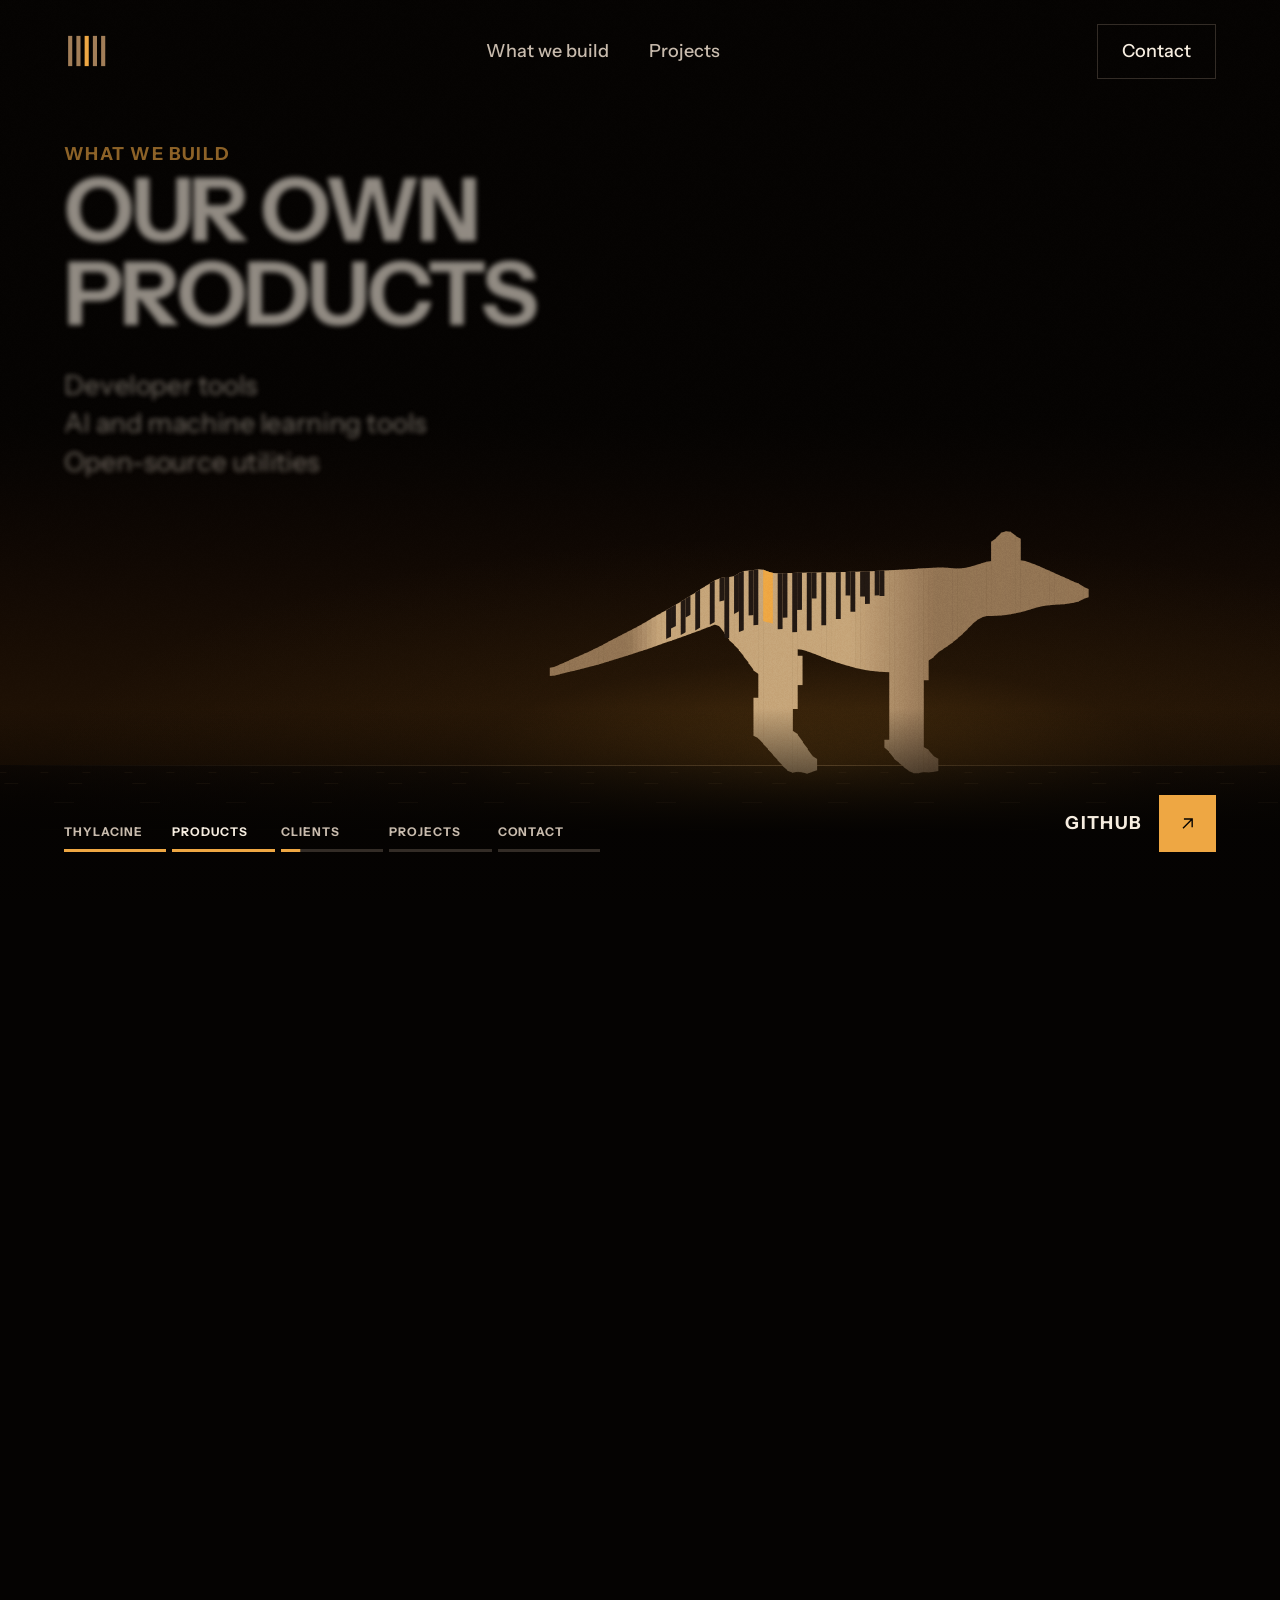
==== commit 2dea513e: "Stripes gather into a running thylacine Frame one is plain straight stripes with one amber stripe. T" ====
--- a/index.html
+++ b/index.html
@@ -17,9 +17,11 @@
   <header class="top">
     <a class="brand" href="#top" aria-label="Thylacine, top of page">
       <svg viewBox="0 0 32 32" aria-hidden="true">
-        <path class="m-rim" d="M0.6 6.9A64 64 0 0 1 31.4 6.9"/>
-        <path class="m-dim" d="M2.5 7.5Q4.3 17.9 7.4 28.0Q7.3 17.3 6.0 6.8ZM8.3 6.5Q9.1 16.0 11.1 25.3Q12.1 15.7 11.9 6.2ZM20.1 6.2Q19.1 15.6 19.4 25.2Q22.1 15.9 23.7 6.5ZM26.0 6.8Q23.9 17.1 23.0 27.7Q26.8 17.7 29.5 7.5Z"/>
-        <path class="m-lit" d="M14.2 6.1Q14.1 16.6 15.2 27.1Q17.1 16.6 17.8 6.1Z"/>
+        <rect class="m-dim" x="3" y="5" width="3" height="22"/>
+        <rect class="m-dim" x="9" y="5" width="3" height="22"/>
+        <rect class="m-lit" x="15" y="5" width="3" height="22"/>
+        <rect class="m-dim" x="21" y="5" width="3" height="22"/>
+        <rect class="m-dim" x="27" y="5" width="3" height="22"/>
       </svg>
     </a>
     <nav aria-label="Sections">
@@ -34,12 +36,12 @@
     <h1>Software products and bespoke digital solutions.</h1>
   </div>
 
-  <svg class="back" viewBox="0 0 1200 520" preserveAspectRatio="xMidYMin slice" aria-hidden="true">
-    <defs><linearGradient id="fade" x1="0" y1="0" x2="0" y2="1"><stop offset="0.25" stop-color="white"/><stop offset="0.95" stop-color="white" stop-opacity="0"/></linearGradient>
-    <mask id="fall"><rect width="1200" height="520" fill="url(#fade)"/></mask></defs>
-    <path class="back-rim" d="M-123.1 325.8A1150 1150 0 0 1 1323.1 325.8"/>
-    <g mask="url(#fall)"><path class="back-stripes" d="M-16.3 254.1Q38.9 357.2 98.1 457.6Q49.0 350.8 -4.2 246.5ZM12.5 236.4Q65.5 342.9 122.8 447.0Q75.9 336.8 24.8 229.1ZM41.8 219.4Q92.6 329.4 147.6 437.1Q103.1 323.6 54.4 212.5ZM71.7 203.4Q114.6 304.0 161.9 402.4Q125.3 298.5 84.4 196.8ZM101.9 188.2Q142.7 292.0 187.8 393.8Q153.5 286.9 114.8 182.1ZM132.7 173.9Q171.0 280.9 213.8 386.0Q182.0 276.1 145.7 168.2ZM163.8 160.5Q199.6 270.7 239.9 379.0Q210.7 266.2 177.0 155.2ZM195.3 148.1Q228.4 261.3 266.1 372.8Q239.7 257.1 208.7 143.2ZM227.2 136.6Q257.4 252.8 292.3 367.5Q268.8 249.0 240.7 132.1ZM259.3 126.1Q283.7 231.7 312.6 335.9Q295.1 228.2 273.0 121.9ZM291.8 116.5Q313.4 224.8 339.7 331.9Q325.0 221.7 305.6 112.7ZM324.6 107.9Q343.3 218.9 366.7 328.8Q355.0 216.1 338.5 104.5ZM357.6 100.2Q373.3 213.9 393.7 326.5Q385.0 211.4 371.6 97.3ZM390.8 93.5Q403.3 209.7 420.6 325.1Q415.1 207.6 404.9 91.0ZM424.2 87.8Q433.4 206.5 447.4 324.4Q445.3 204.7 438.3 85.7ZM457.7 83.1Q463.5 204.1 474.1 324.6Q475.4 202.7 471.9 81.4ZM491.4 79.4Q493.5 188.8 500.5 297.8Q505.5 187.8 505.6 78.2ZM525.2 76.7Q524.0 188.3 527.7 299.5Q536.0 187.5 539.4 75.9ZM559.0 75.0Q554.4 188.6 554.7 302.0Q566.4 188.2 573.3 74.6ZM592.9 74.3Q584.8 189.8 581.5 305.3Q596.8 189.8 607.1 74.3ZM626.7 74.6Q615.0 191.9 608.1 309.4Q627.0 192.3 641.0 75.0ZM660.6 75.9Q645.1 194.9 634.4 314.3Q657.1 195.6 674.8 76.7ZM728.1 81.4Q707.5 190.0 691.7 299.1Q719.4 191.4 742.3 83.1ZM761.7 85.7Q737.4 195.7 717.9 306.4Q749.2 197.5 775.8 87.8ZM795.1 91.0Q767.1 202.3 743.7 314.4Q778.9 204.4 809.2 93.5ZM828.4 97.3Q796.5 209.7 769.3 323.1Q808.2 212.2 842.4 100.2ZM861.5 104.5Q825.6 218.0 794.4 332.6Q837.2 220.8 875.4 107.9ZM894.4 112.7Q854.4 227.1 819.1 342.7Q866.0 230.2 908.2 116.5ZM927.0 121.9Q887.9 224.1 853.5 327.8Q899.4 227.6 940.7 126.1ZM959.3 132.1Q916.4 235.0 878.1 339.6Q927.8 238.9 972.8 136.6ZM991.3 143.2Q944.5 246.7 902.2 352.0Q955.7 250.9 1004.7 148.1ZM1023.0 155.2Q972.1 259.3 925.8 365.1Q983.3 263.8 1036.2 160.5ZM1054.3 168.2Q999.4 272.6 948.9 378.9Q1010.4 277.4 1067.3 173.9ZM1085.2 182.1Q1026.1 286.6 971.5 393.3Q1037.0 291.8 1098.1 188.2ZM1115.6 196.8Q1059.7 289.7 1008.1 384.7Q1070.4 295.1 1128.3 203.4ZM1145.6 212.5Q1085.8 305.4 1030.3 400.7Q1096.3 311.2 1158.2 219.4ZM1175.2 229.1Q1111.4 321.9 1051.8 417.2Q1121.8 328.0 1187.5 236.4ZM1204.2 246.5Q1136.5 339.2 1072.8 434.3Q1146.6 345.5 1216.3 254.1ZM1232.7 264.8Q1161.0 357.1 1093.2 452.0Q1170.9 363.8 1244.6 272.8ZM1260.7 284.0Q1184.8 375.7 1112.9 470.2Q1194.6 382.6 1272.3 292.3ZM1288.1 303.9Q1208.1 394.9 1132.0 488.8Q1217.7 402.2 1299.5 312.5ZM1314.9 324.6Q1240.3 404.7 1169.6 487.9Q1249.7 412.3 1326.0 333.6ZM1341.0 346.2Q1262.6 425.5 1187.9 508.1Q1271.7 433.3 1351.9 355.5ZM1366.5 368.4Q1284.3 446.9 1205.6 528.7Q1293.1 455.0 1377.1 378.1Z"/><path class="back-lit" d="M694.4 78.2Q677.3 185.2 665.1 292.6Q689.3 186.2 708.6 79.4Z"/></g>
+  <!-- thylacine:start -->
+  <svg class="back" viewBox="-14 -79 178 85" aria-hidden="true">
+    <line class="t-ground" x1="-14" y1="0.5" x2="164" y2="0.5"/>
+    <rect class="t-fur" x="-8.51" y="-30.43" width="1.58" height="2.57"/><rect class="t-fur" x="-6.99" y="-31.1" width="1.58" height="2.89"/><rect class="t-fur" x="-5.48" y="-31.78" width="1.58" height="3.19"/><rect class="t-fur" x="-3.96" y="-32.45" width="1.58" height="3.49"/><rect class="t-fur" x="-2.44" y="-33.13" width="1.58" height="3.79"/><rect class="t-fur" x="-0.92" y="-33.8" width="1.58" height="4.09"/><rect class="t-fur" x="0.59" y="-34.48" width="1.58" height="4.38"/><rect class="t-fur" x="2.11" y="-35.15" width="1.58" height="4.68"/><rect class="t-fur" x="3.63" y="-35.82" width="1.58" height="4.98"/><rect class="t-fur" x="5.15" y="-36.57" width="1.58" height="5.35"/><rect class="t-fur" x="6.67" y="-37.36" width="1.58" height="5.71"/><rect class="t-fur" x="8.18" y="-38.15" width="1.58" height="6.02"/><rect class="t-fur" x="9.7" y="-38.93" width="1.58" height="6.32"/><rect class="t-fur" x="11.22" y="-39.72" width="1.58" height="6.63"/><rect class="t-fur" x="12.74" y="-40.51" width="1.58" height="6.93"/><rect class="t-fur" x="14.26" y="-41.3" width="1.58" height="7.24"/><rect class="t-fur" x="15.77" y="-42.08" width="1.58" height="7.54"/><rect class="t-fur" x="17.29" y="-42.87" width="1.58" height="7.85"/><rect class="t-fur" x="18.81" y="-43.73" width="1.58" height="8.23"/><rect class="t-fur-hi" x="20.33" y="-44.6" width="1.58" height="8.62"/><rect class="t-fur-hi" x="21.84" y="-45.47" width="1.58" height="8.95"/><rect class="t-fur-hi" x="23.36" y="-46.33" width="1.58" height="9.29"/><rect class="t-fur-hi" x="24.88" y="-47.2" width="1.58" height="9.62"/><rect class="t-fur-hi" x="26.4" y="-48.07" width="1.58" height="9.95"/><rect class="t-fur-hi" x="27.92" y="-48.94" width="1.58" height="10.29"/><rect class="t-band" x="27.92" y="-48.94" width="1.58" height="9.05"/><rect class="t-fur-hi" x="29.43" y="-49.81" width="1.58" height="10.62"/><rect class="t-band" x="29.43" y="-49.81" width="1.58" height="6.64"/><rect class="t-fur-hi" x="30.95" y="-50.69" width="1.58" height="10.98"/><rect class="t-fur-hi" x="32.47" y="-51.64" width="1.58" height="11.39"/><rect class="t-band" x="32.47" y="-51.64" width="1.58" height="10.51"/><rect class="t-fur-hi" x="33.99" y="-52.59" width="1.58" height="11.81"/><rect class="t-band" x="33.99" y="-52.59" width="1.58" height="5.94"/><rect class="t-fur-hi" x="35.51" y="-53.55" width="1.58" height="12.2"/><rect class="t-fur-hi" x="37.02" y="-54.5" width="1.58" height="12.57"/><rect class="t-band" x="37.02" y="-54.5" width="1.58" height="11.89"/><rect class="t-fur-hi" x="38.54" y="-55.45" width="1.58" height="12.94"/><rect class="t-fur-hi" x="40.06" y="-56.4" width="1.58" height="13.31"/><rect class="t-fur-hi" x="41.58" y="-57.35" width="1.58" height="13.67"/><rect class="t-band" x="41.58" y="-57.35" width="1.58" height="12.98"/><rect class="t-fur-hi" x="43.09" y="-58.3" width="1.58" height="14.04"/><rect class="t-fur-hi" x="44.61" y="-58.68" width="1.58" height="16.28"/><rect class="t-band" x="44.61" y="-58.68" width="1.58" height="7.31"/><rect class="t-fur-hi" x="46.13" y="-58.99" width="1.58" height="19.12"/><rect class="t-band" x="46.13" y="-58.99" width="1.58" height="19.12"/><rect class="t-fur-hi" x="47.65" y="-58.74" width="1.58" height="20.52"/><rect class="t-fur-hi" x="49.17" y="-59.54" width="1.58" height="22.6"/><rect class="t-band" x="49.17" y="-59.54" width="1.58" height="11.87"/><rect class="t-fur-hi" x="50.68" y="-60.64" width="1.58" height="25.73"/><rect class="t-band" x="50.68" y="-60.64" width="1.58" height="18.45"/><rect class="t-fur-hi" x="52.2" y="-60.81" width="1.58" height="27.94"/><rect class="t-fur-hi" x="53.72" y="-60.98" width="1.58" height="30.14"/><rect class="t-band" x="53.72" y="-60.98" width="1.58" height="14.13"/><rect class="t-fur-hi" x="55.24" y="-61.15" width="1.58" height="32.76"/><rect class="t-fur-hi" x="55.24" y="-21.02" width="1.58" height="11.89"/><rect class="t-band" x="55.24" y="-61.15" width="1.58" height="17.34"/><rect class="t-fur-hi" x="56.76" y="-61.32" width="1.58" height="53.91"/><rect class="t-fur-hi" x="58.27" y="-60.84" width="1.58" height="55.15"/><rect class="t-amber" x="58.27" y="-60.84" width="1.58" height="16"/><rect class="t-fur-hi" x="59.79" y="-60.18" width="1.58" height="56.2"/><rect class="t-amber" x="59.79" y="-60.18" width="1.58" height="15.83"/><rect class="t-fur-hi" x="61.31" y="-59.96" width="1.58" height="57.69"/><rect class="t-fur-hi" x="62.83" y="-60.01" width="1.58" height="59.47"/><rect class="t-band" x="62.83" y="-60.01" width="1.58" height="17.47"/><rect class="t-fur-hi" x="64.34" y="-60.06" width="1.58" height="61.23"/><rect class="t-band" x="64.34" y="-60.06" width="1.58" height="13.92"/><rect class="t-fur-hi" x="65.86" y="-60.11" width="1.58" height="62.49"/><rect class="t-fur-hi" x="67.38" y="-60.15" width="1.58" height="42.58"/><rect class="t-fur-hi" x="67.38" y="-10.81" width="1.58" height="13.2"/><rect class="t-band" x="67.38" y="-60.15" width="1.58" height="18.54"/><rect class="t-fur-hi" x="68.9" y="-60.19" width="1.58" height="23.92"/><rect class="t-fur-hi" x="68.9" y="-34.19" width="1.58" height="9.18"/><rect class="t-fur-hi" x="68.9" y="-8.57" width="1.58" height="10.32"/><rect class="t-band" x="68.9" y="-60.19" width="1.58" height="11.62"/><rect class="t-fur-hi" x="70.42" y="-60.23" width="1.58" height="24.39"/><rect class="t-fur-hi" x="70.42" y="-6.33" width="1.58" height="9.05"/><rect class="t-fur-hi" x="71.93" y="-60.26" width="1.58" height="24.9"/><rect class="t-fur-hi" x="71.93" y="-4.09" width="1.58" height="6.83"/><rect class="t-band" x="71.93" y="-60.26" width="1.58" height="18.14"/><rect class="t-fur-hi" x="73.45" y="-60.28" width="1.58" height="25.46"/><rect class="t-fur-hi" x="73.45" y="-1.85" width="1.58" height="3.53"/><rect class="t-band" x="73.45" y="-60.28" width="1.58" height="8.14"/><rect class="t-fur-hi" x="74.97" y="-60.29" width="1.58" height="26.07"/><rect class="t-fur-hi" x="76.49" y="-60.3" width="1.58" height="26.71"/><rect class="t-band" x="76.49" y="-60.3" width="1.58" height="16.58"/><rect class="t-fur-hi" x="78.01" y="-60.32" width="1.58" height="27.33"/><rect class="t-fur-hi" x="79.52" y="-60.33" width="1.58" height="27.89"/><rect class="t-fur-hi" x="81.04" y="-60.36" width="1.58" height="28.42"/><rect class="t-band" x="81.04" y="-60.36" width="1.58" height="14.67"/><rect class="t-fur-hi" x="82.56" y="-60.39" width="1.58" height="28.92"/><rect class="t-fur-hi" x="84.08" y="-60.43" width="1.58" height="29.42"/><rect class="t-band" x="84.08" y="-60.43" width="1.58" height="7.36"/><rect class="t-fur-hi" x="85.59" y="-60.47" width="1.58" height="29.89"/><rect class="t-band" x="85.59" y="-60.47" width="1.58" height="12.52"/><rect class="t-fur-hi" x="87.11" y="-60.53" width="1.58" height="30.32"/><rect class="t-fur-hi" x="88.63" y="-60.58" width="1.58" height="30.7"/><rect class="t-band" x="88.63" y="-60.58" width="1.58" height="7.85"/><rect class="t-fur-hi" x="90.15" y="-60.64" width="1.58" height="31.03"/><rect class="t-band" x="90.15" y="-60.64" width="1.58" height="10.24"/><rect class="t-fur-hi" x="91.67" y="-60.7" width="1.58" height="31.29"/><rect class="t-fur-hi" x="93.18" y="-60.77" width="1.58" height="31.52"/><rect class="t-band" x="93.18" y="-60.77" width="1.58" height="7.68"/><rect class="t-fur-hi" x="94.7" y="-60.84" width="1.58" height="31.71"/><rect class="t-band" x="94.7" y="-60.84" width="1.58" height="7.94"/><rect class="t-fur-hi" x="96.22" y="-60.91" width="1.58" height="31.84"/><rect class="t-fur-hi" x="96.22" y="-7.91" width="1.58" height="2.44"/><rect class="t-fur-hi" x="97.74" y="-60.98" width="1.58" height="58.44"/><rect class="t-fur" x="99.26" y="-61.06" width="1.58" height="59.81"/><rect class="t-fur" x="100.77" y="-61.14" width="1.58" height="61.17"/><rect class="t-fur" x="102.29" y="-61.23" width="1.58" height="62.54"/><rect class="t-fur" x="103.81" y="-61.33" width="1.58" height="63.76"/><rect class="t-fur" x="105.33" y="-61.43" width="1.58" height="64.23"/><rect class="t-fur" x="106.84" y="-61.53" width="1.58" height="63.82"/><rect class="t-fur" x="108.36" y="-61.62" width="1.58" height="35.05"/><rect class="t-fur" x="108.36" y="-5.73" width="1.58" height="7.8"/><rect class="t-fur" x="109.88" y="-61.7" width="1.58" height="29.04"/><rect class="t-fur" x="109.88" y="-3.85" width="1.58" height="6.31"/><rect class="t-fur" x="111.4" y="-61.77" width="1.58" height="27.06"/><rect class="t-fur" x="111.4" y="-1.96" width="1.58" height="3.84"/><rect class="t-fur" x="112.92" y="-61.79" width="1.58" height="26.12"/><rect class="t-fur" x="114.43" y="-61.77" width="1.58" height="25.06"/><rect class="t-fur" x="115.95" y="-61.66" width="1.58" height="23.86"/><rect class="t-fur" x="117.47" y="-61.54" width="1.58" height="22.61"/><rect class="t-fur" x="118.99" y="-61.51" width="1.58" height="21.32"/><rect class="t-fur" x="120.51" y="-61.66" width="1.58" height="20.01"/><rect class="t-fur" x="122.02" y="-61.97" width="1.58" height="18.73"/><rect class="t-fur" x="123.54" y="-62.41" width="1.58" height="17.67"/><rect class="t-fur" x="125.06" y="-62.92" width="1.58" height="17.02"/><rect class="t-fur" x="126.58" y="-63.42" width="1.58" height="16.91"/><rect class="t-fur" x="128.09" y="-63.85" width="1.58" height="17.16"/><rect class="t-fur" x="129.61" y="-69.85" width="1.58" height="23.18"/><rect class="t-fur" x="131.13" y="-72.26" width="1.58" height="25.57"/><rect class="t-fur" x="132.65" y="-73.09" width="1.58" height="26.24"/><rect class="t-fur" x="134.17" y="-73.31" width="1.58" height="26.23"/><rect class="t-fur" x="135.68" y="-72.71" width="1.58" height="25.38"/><rect class="t-fur" x="137.2" y="-70.82" width="1.58" height="23.21"/><rect class="t-fur" x="138.72" y="-64.07" width="1.58" height="16.11"/><rect class="t-fur" x="140.24" y="-63.6" width="1.58" height="15.21"/><rect class="t-fur" x="141.76" y="-63.05" width="1.58" height="14.16"/><rect class="t-fur" x="143.27" y="-62.43" width="1.58" height="13.07"/><rect class="t-fur" x="144.79" y="-61.78" width="1.58" height="12.05"/><rect class="t-fur" x="146.31" y="-61.11" width="1.58" height="11.15"/><rect class="t-fur" x="147.83" y="-60.43" width="1.58" height="10.35"/><rect class="t-fur" x="149.34" y="-59.76" width="1.58" height="9.6"/><rect class="t-fur" x="150.86" y="-59.09" width="1.58" height="8.84"/><rect class="t-fur" x="152.38" y="-58.41" width="1.58" height="8"/><rect class="t-fur" x="153.9" y="-57.72" width="1.58" height="7.06"/><rect class="t-fur" x="155.42" y="-57.06" width="1.58" height="6.09"/><rect class="t-fur" x="156.93" y="-56.54" width="1.58" height="5.11"/><rect class="t-fur" x="158.45" y="-55.13" width="1.58" height="2.61"/>
   </svg>
+  <!-- thylacine:end -->
 
   <a class="cta" href="https://github.com/thylacinehq">
     <span>GitHub</span>
@@ -89,6 +91,7 @@
 
 <footer>Thylacine</footer>
 
+<script src="thylacine.js" defer></script>
 <script src="script.js" defer></script>
 
 </body>
--- a/style.css
+++ b/style.css
@@ -42,6 +42,9 @@
   --sky: oklch(0.30 0.06 62);
   --body: oklch(0.13 0.012 65);
   --stripe-lit: oklch(0.62 0.07 68);
+  --fur: oklch(0.58 0.06 68);
+  --fur-hi: oklch(0.74 0.07 74);
+  --band: oklch(0.22 0.02 55);
   --scene-top: clamp(6.5rem, 4rem + 9vh, 10rem);
   --step-film: clamp(2.4rem, 0.9rem + 5.6vw, 7rem);
 
@@ -111,7 +114,6 @@
 }
 .brand { display: block; line-height: 0; }
 .brand svg { width: 2.75rem; height: 2.75rem; }
-.m-rim { fill: none; stroke: var(--glow-rim); stroke-width: 1; }
 .m-dim { fill: var(--stripe-lit); }
 .m-lit { fill: var(--accent); }
 .top nav { display: none; gap: 2.5rem; }
@@ -153,21 +155,23 @@
   text-transform: uppercase;
 }
 
-/* The striped back: a lit spine with even, tapering stripes. Static here; the script redraws it on canvas. */
+/* The animal, drawn by its stripes. Static here (generated by tools/thylacine.mjs); the script animates it on canvas. */
 
 .back {
   position: relative;
   z-index: 1;
   display: block;
-  width: calc(100% + 2 * var(--gutter));
-  height: 100%;
-  min-height: 13rem;
-  margin-inline: calc(-1 * var(--gutter));
+  align-self: end;
+  width: min(100%, 52rem);
+  height: auto;
+  margin: 1rem 0 clamp(6rem, 12vw, 8rem) auto;
   pointer-events: none;
 }
-.back-rim { fill: none; stroke: var(--glow-rim); stroke-width: 1.5; }
-.back-stripes { fill: var(--stripe-hi); }
-.back-lit { fill: var(--accent); }
+.t-fur { fill: var(--fur); }
+.t-fur-hi { fill: var(--fur-hi); }
+.t-band { fill: var(--band); }
+.t-amber { fill: var(--accent); }
+.t-ground { stroke: var(--glow-rim); stroke-width: 0.4; }
 
 .cta {
   position: absolute;
@@ -253,7 +257,7 @@
   section .body { grid-column: 5 / 13; max-width: 44rem; }
 }
 
-/* Film mode: the script pins the stage, draws the back on three canvases and scrubs it with scroll */
+/* Film mode: the script pins the stage, draws the stripes and the animal on a canvas and scrubs it with scroll */
 
 .film-on .film { height: calc(115svh * (var(--n, 5) - 1) + 100svh); position: relative; }
 .film-on .stage {
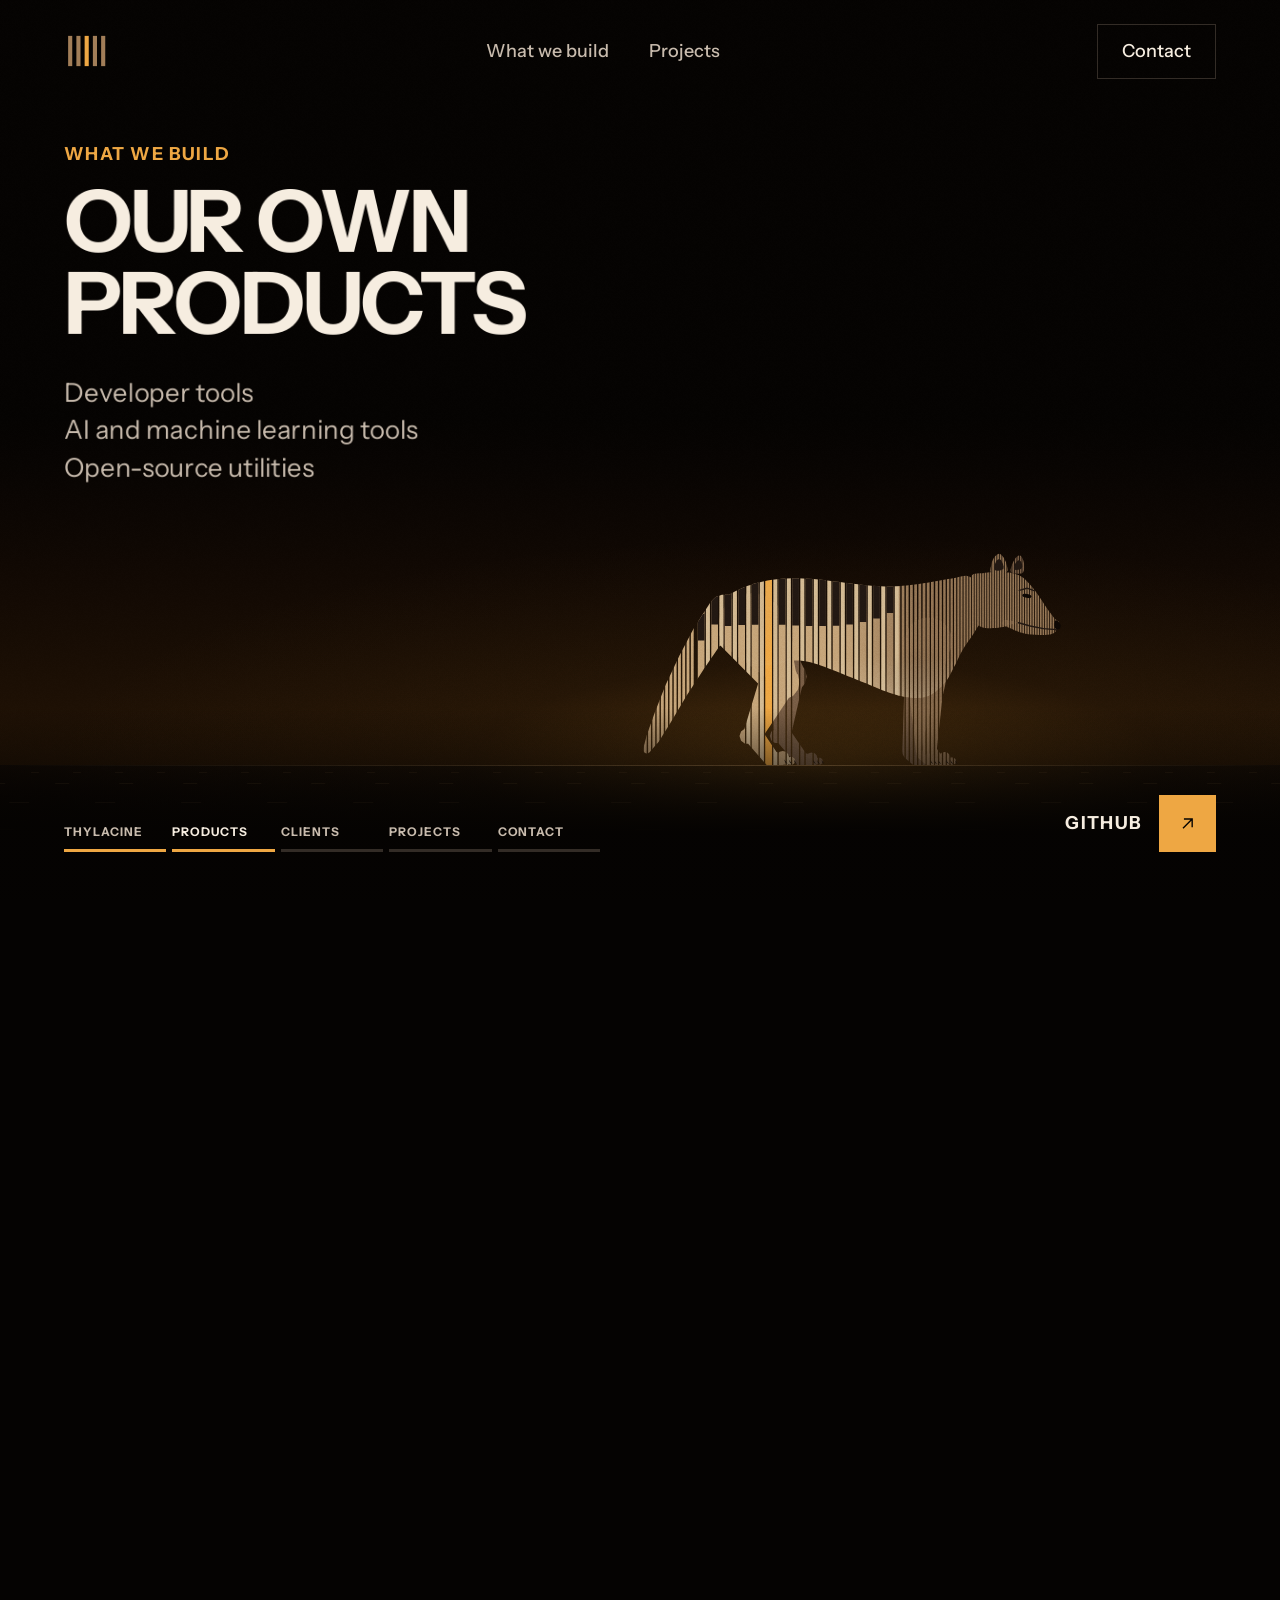
==== commit 20c13288: "Build the thylacine from bars, head included Body, legs, tail, head, ears and both jaws are columns " ====
--- a/index.html
+++ b/index.html
@@ -37,9 +37,9 @@
   </div>
 
   <!-- thylacine:start -->
-  <svg class="back" viewBox="-14 -79 178 85" aria-hidden="true">
-    <line class="t-ground" x1="-14" y1="0.5" x2="164" y2="0.5"/>
-    <rect class="t-fur" x="-8.51" y="-30.43" width="1.58" height="2.57"/><rect class="t-fur" x="-6.99" y="-31.1" width="1.58" height="2.89"/><rect class="t-fur" x="-5.48" y="-31.78" width="1.58" height="3.19"/><rect class="t-fur" x="-3.96" y="-32.45" width="1.58" height="3.49"/><rect class="t-fur" x="-2.44" y="-33.13" width="1.58" height="3.79"/><rect class="t-fur" x="-0.92" y="-33.8" width="1.58" height="4.09"/><rect class="t-fur" x="0.59" y="-34.48" width="1.58" height="4.38"/><rect class="t-fur" x="2.11" y="-35.15" width="1.58" height="4.68"/><rect class="t-fur" x="3.63" y="-35.82" width="1.58" height="4.98"/><rect class="t-fur" x="5.15" y="-36.57" width="1.58" height="5.35"/><rect class="t-fur" x="6.67" y="-37.36" width="1.58" height="5.71"/><rect class="t-fur" x="8.18" y="-38.15" width="1.58" height="6.02"/><rect class="t-fur" x="9.7" y="-38.93" width="1.58" height="6.32"/><rect class="t-fur" x="11.22" y="-39.72" width="1.58" height="6.63"/><rect class="t-fur" x="12.74" y="-40.51" width="1.58" height="6.93"/><rect class="t-fur" x="14.26" y="-41.3" width="1.58" height="7.24"/><rect class="t-fur" x="15.77" y="-42.08" width="1.58" height="7.54"/><rect class="t-fur" x="17.29" y="-42.87" width="1.58" height="7.85"/><rect class="t-fur" x="18.81" y="-43.73" width="1.58" height="8.23"/><rect class="t-fur-hi" x="20.33" y="-44.6" width="1.58" height="8.62"/><rect class="t-fur-hi" x="21.84" y="-45.47" width="1.58" height="8.95"/><rect class="t-fur-hi" x="23.36" y="-46.33" width="1.58" height="9.29"/><rect class="t-fur-hi" x="24.88" y="-47.2" width="1.58" height="9.62"/><rect class="t-fur-hi" x="26.4" y="-48.07" width="1.58" height="9.95"/><rect class="t-fur-hi" x="27.92" y="-48.94" width="1.58" height="10.29"/><rect class="t-band" x="27.92" y="-48.94" width="1.58" height="9.05"/><rect class="t-fur-hi" x="29.43" y="-49.81" width="1.58" height="10.62"/><rect class="t-band" x="29.43" y="-49.81" width="1.58" height="6.64"/><rect class="t-fur-hi" x="30.95" y="-50.69" width="1.58" height="10.98"/><rect class="t-fur-hi" x="32.47" y="-51.64" width="1.58" height="11.39"/><rect class="t-band" x="32.47" y="-51.64" width="1.58" height="10.51"/><rect class="t-fur-hi" x="33.99" y="-52.59" width="1.58" height="11.81"/><rect class="t-band" x="33.99" y="-52.59" width="1.58" height="5.94"/><rect class="t-fur-hi" x="35.51" y="-53.55" width="1.58" height="12.2"/><rect class="t-fur-hi" x="37.02" y="-54.5" width="1.58" height="12.57"/><rect class="t-band" x="37.02" y="-54.5" width="1.58" height="11.89"/><rect class="t-fur-hi" x="38.54" y="-55.45" width="1.58" height="12.94"/><rect class="t-fur-hi" x="40.06" y="-56.4" width="1.58" height="13.31"/><rect class="t-fur-hi" x="41.58" y="-57.35" width="1.58" height="13.67"/><rect class="t-band" x="41.58" y="-57.35" width="1.58" height="12.98"/><rect class="t-fur-hi" x="43.09" y="-58.3" width="1.58" height="14.04"/><rect class="t-fur-hi" x="44.61" y="-58.68" width="1.58" height="16.28"/><rect class="t-band" x="44.61" y="-58.68" width="1.58" height="7.31"/><rect class="t-fur-hi" x="46.13" y="-58.99" width="1.58" height="19.12"/><rect class="t-band" x="46.13" y="-58.99" width="1.58" height="19.12"/><rect class="t-fur-hi" x="47.65" y="-58.74" width="1.58" height="20.52"/><rect class="t-fur-hi" x="49.17" y="-59.54" width="1.58" height="22.6"/><rect class="t-band" x="49.17" y="-59.54" width="1.58" height="11.87"/><rect class="t-fur-hi" x="50.68" y="-60.64" width="1.58" height="25.73"/><rect class="t-band" x="50.68" y="-60.64" width="1.58" height="18.45"/><rect class="t-fur-hi" x="52.2" y="-60.81" width="1.58" height="27.94"/><rect class="t-fur-hi" x="53.72" y="-60.98" width="1.58" height="30.14"/><rect class="t-band" x="53.72" y="-60.98" width="1.58" height="14.13"/><rect class="t-fur-hi" x="55.24" y="-61.15" width="1.58" height="32.76"/><rect class="t-fur-hi" x="55.24" y="-21.02" width="1.58" height="11.89"/><rect class="t-band" x="55.24" y="-61.15" width="1.58" height="17.34"/><rect class="t-fur-hi" x="56.76" y="-61.32" width="1.58" height="53.91"/><rect class="t-fur-hi" x="58.27" y="-60.84" width="1.58" height="55.15"/><rect class="t-amber" x="58.27" y="-60.84" width="1.58" height="16"/><rect class="t-fur-hi" x="59.79" y="-60.18" width="1.58" height="56.2"/><rect class="t-amber" x="59.79" y="-60.18" width="1.58" height="15.83"/><rect class="t-fur-hi" x="61.31" y="-59.96" width="1.58" height="57.69"/><rect class="t-fur-hi" x="62.83" y="-60.01" width="1.58" height="59.47"/><rect class="t-band" x="62.83" y="-60.01" width="1.58" height="17.47"/><rect class="t-fur-hi" x="64.34" y="-60.06" width="1.58" height="61.23"/><rect class="t-band" x="64.34" y="-60.06" width="1.58" height="13.92"/><rect class="t-fur-hi" x="65.86" y="-60.11" width="1.58" height="62.49"/><rect class="t-fur-hi" x="67.38" y="-60.15" width="1.58" height="42.58"/><rect class="t-fur-hi" x="67.38" y="-10.81" width="1.58" height="13.2"/><rect class="t-band" x="67.38" y="-60.15" width="1.58" height="18.54"/><rect class="t-fur-hi" x="68.9" y="-60.19" width="1.58" height="23.92"/><rect class="t-fur-hi" x="68.9" y="-34.19" width="1.58" height="9.18"/><rect class="t-fur-hi" x="68.9" y="-8.57" width="1.58" height="10.32"/><rect class="t-band" x="68.9" y="-60.19" width="1.58" height="11.62"/><rect class="t-fur-hi" x="70.42" y="-60.23" width="1.58" height="24.39"/><rect class="t-fur-hi" x="70.42" y="-6.33" width="1.58" height="9.05"/><rect class="t-fur-hi" x="71.93" y="-60.26" width="1.58" height="24.9"/><rect class="t-fur-hi" x="71.93" y="-4.09" width="1.58" height="6.83"/><rect class="t-band" x="71.93" y="-60.26" width="1.58" height="18.14"/><rect class="t-fur-hi" x="73.45" y="-60.28" width="1.58" height="25.46"/><rect class="t-fur-hi" x="73.45" y="-1.85" width="1.58" height="3.53"/><rect class="t-band" x="73.45" y="-60.28" width="1.58" height="8.14"/><rect class="t-fur-hi" x="74.97" y="-60.29" width="1.58" height="26.07"/><rect class="t-fur-hi" x="76.49" y="-60.3" width="1.58" height="26.71"/><rect class="t-band" x="76.49" y="-60.3" width="1.58" height="16.58"/><rect class="t-fur-hi" x="78.01" y="-60.32" width="1.58" height="27.33"/><rect class="t-fur-hi" x="79.52" y="-60.33" width="1.58" height="27.89"/><rect class="t-fur-hi" x="81.04" y="-60.36" width="1.58" height="28.42"/><rect class="t-band" x="81.04" y="-60.36" width="1.58" height="14.67"/><rect class="t-fur-hi" x="82.56" y="-60.39" width="1.58" height="28.92"/><rect class="t-fur-hi" x="84.08" y="-60.43" width="1.58" height="29.42"/><rect class="t-band" x="84.08" y="-60.43" width="1.58" height="7.36"/><rect class="t-fur-hi" x="85.59" y="-60.47" width="1.58" height="29.89"/><rect class="t-band" x="85.59" y="-60.47" width="1.58" height="12.52"/><rect class="t-fur-hi" x="87.11" y="-60.53" width="1.58" height="30.32"/><rect class="t-fur-hi" x="88.63" y="-60.58" width="1.58" height="30.7"/><rect class="t-band" x="88.63" y="-60.58" width="1.58" height="7.85"/><rect class="t-fur-hi" x="90.15" y="-60.64" width="1.58" height="31.03"/><rect class="t-band" x="90.15" y="-60.64" width="1.58" height="10.24"/><rect class="t-fur-hi" x="91.67" y="-60.7" width="1.58" height="31.29"/><rect class="t-fur-hi" x="93.18" y="-60.77" width="1.58" height="31.52"/><rect class="t-band" x="93.18" y="-60.77" width="1.58" height="7.68"/><rect class="t-fur-hi" x="94.7" y="-60.84" width="1.58" height="31.71"/><rect class="t-band" x="94.7" y="-60.84" width="1.58" height="7.94"/><rect class="t-fur-hi" x="96.22" y="-60.91" width="1.58" height="31.84"/><rect class="t-fur-hi" x="96.22" y="-7.91" width="1.58" height="2.44"/><rect class="t-fur-hi" x="97.74" y="-60.98" width="1.58" height="58.44"/><rect class="t-fur" x="99.26" y="-61.06" width="1.58" height="59.81"/><rect class="t-fur" x="100.77" y="-61.14" width="1.58" height="61.17"/><rect class="t-fur" x="102.29" y="-61.23" width="1.58" height="62.54"/><rect class="t-fur" x="103.81" y="-61.33" width="1.58" height="63.76"/><rect class="t-fur" x="105.33" y="-61.43" width="1.58" height="64.23"/><rect class="t-fur" x="106.84" y="-61.53" width="1.58" height="63.82"/><rect class="t-fur" x="108.36" y="-61.62" width="1.58" height="35.05"/><rect class="t-fur" x="108.36" y="-5.73" width="1.58" height="7.8"/><rect class="t-fur" x="109.88" y="-61.7" width="1.58" height="29.04"/><rect class="t-fur" x="109.88" y="-3.85" width="1.58" height="6.31"/><rect class="t-fur" x="111.4" y="-61.77" width="1.58" height="27.06"/><rect class="t-fur" x="111.4" y="-1.96" width="1.58" height="3.84"/><rect class="t-fur" x="112.92" y="-61.79" width="1.58" height="26.12"/><rect class="t-fur" x="114.43" y="-61.77" width="1.58" height="25.06"/><rect class="t-fur" x="115.95" y="-61.66" width="1.58" height="23.86"/><rect class="t-fur" x="117.47" y="-61.54" width="1.58" height="22.61"/><rect class="t-fur" x="118.99" y="-61.51" width="1.58" height="21.32"/><rect class="t-fur" x="120.51" y="-61.66" width="1.58" height="20.01"/><rect class="t-fur" x="122.02" y="-61.97" width="1.58" height="18.73"/><rect class="t-fur" x="123.54" y="-62.41" width="1.58" height="17.67"/><rect class="t-fur" x="125.06" y="-62.92" width="1.58" height="17.02"/><rect class="t-fur" x="126.58" y="-63.42" width="1.58" height="16.91"/><rect class="t-fur" x="128.09" y="-63.85" width="1.58" height="17.16"/><rect class="t-fur" x="129.61" y="-69.85" width="1.58" height="23.18"/><rect class="t-fur" x="131.13" y="-72.26" width="1.58" height="25.57"/><rect class="t-fur" x="132.65" y="-73.09" width="1.58" height="26.24"/><rect class="t-fur" x="134.17" y="-73.31" width="1.58" height="26.23"/><rect class="t-fur" x="135.68" y="-72.71" width="1.58" height="25.38"/><rect class="t-fur" x="137.2" y="-70.82" width="1.58" height="23.21"/><rect class="t-fur" x="138.72" y="-64.07" width="1.58" height="16.11"/><rect class="t-fur" x="140.24" y="-63.6" width="1.58" height="15.21"/><rect class="t-fur" x="141.76" y="-63.05" width="1.58" height="14.16"/><rect class="t-fur" x="143.27" y="-62.43" width="1.58" height="13.07"/><rect class="t-fur" x="144.79" y="-61.78" width="1.58" height="12.05"/><rect class="t-fur" x="146.31" y="-61.11" width="1.58" height="11.15"/><rect class="t-fur" x="147.83" y="-60.43" width="1.58" height="10.35"/><rect class="t-fur" x="149.34" y="-59.76" width="1.58" height="9.6"/><rect class="t-fur" x="150.86" y="-59.09" width="1.58" height="8.84"/><rect class="t-fur" x="152.38" y="-58.41" width="1.58" height="8"/><rect class="t-fur" x="153.9" y="-57.72" width="1.58" height="7.06"/><rect class="t-fur" x="155.42" y="-57.06" width="1.58" height="6.09"/><rect class="t-fur" x="156.93" y="-56.54" width="1.58" height="5.11"/><rect class="t-fur" x="158.45" y="-55.13" width="1.58" height="2.61"/>
+  <svg class="back" viewBox="-18 -84 194 90" aria-hidden="true">
+    <line class="t-ground" x1="-18" y1="0.5" x2="176" y2="0.5"/>
+    <defs><linearGradient id="still-coat" gradientUnits="userSpaceOnUse" x1="-14" y1="0" x2="172" y2="0"><stop offset="0" style="stop-color: color-mix(in oklch, var(--fur-hi) 0%, var(--fur))"/><stop offset="0.05" style="stop-color: color-mix(in oklch, var(--fur-hi) 0%, var(--fur))"/><stop offset="0.11" style="stop-color: color-mix(in oklch, var(--fur-hi) 0%, var(--fur))"/><stop offset="0.16" style="stop-color: color-mix(in oklch, var(--fur-hi) 43%, var(--fur))"/><stop offset="0.22" style="stop-color: color-mix(in oklch, var(--fur-hi) 100%, var(--fur))"/><stop offset="0.27" style="stop-color: color-mix(in oklch, var(--fur-hi) 100%, var(--fur))"/><stop offset="0.32" style="stop-color: color-mix(in oklch, var(--fur-hi) 100%, var(--fur))"/><stop offset="0.38" style="stop-color: color-mix(in oklch, var(--fur-hi) 100%, var(--fur))"/><stop offset="0.43" style="stop-color: color-mix(in oklch, var(--fur-hi) 100%, var(--fur))"/><stop offset="0.48" style="stop-color: color-mix(in oklch, var(--fur-hi) 100%, var(--fur))"/><stop offset="0.54" style="stop-color: color-mix(in oklch, var(--fur-hi) 100%, var(--fur))"/><stop offset="0.59" style="stop-color: color-mix(in oklch, var(--fur-hi) 62%, var(--fur))"/><stop offset="0.65" style="stop-color: color-mix(in oklch, var(--fur-hi) 23%, var(--fur))"/><stop offset="0.7" style="stop-color: color-mix(in oklch, var(--fur-hi) 0%, var(--fur))"/><stop offset="0.75" style="stop-color: color-mix(in oklch, var(--fur-hi) 0%, var(--fur))"/><stop offset="0.81" style="stop-color: color-mix(in oklch, var(--fur-hi) 0%, var(--fur))"/><stop offset="0.86" style="stop-color: color-mix(in oklch, var(--fur-hi) 0%, var(--fur))"/><stop offset="0.91" style="stop-color: color-mix(in oklch, var(--fur-hi) 0%, var(--fur))"/><stop offset="0.97" style="stop-color: color-mix(in oklch, var(--fur-hi) 0%, var(--fur))"/></linearGradient><linearGradient id="still-belly" gradientUnits="userSpaceOnUse" x1="0" y1="-36" x2="0" y2="-22"><stop offset="0" class="t-s-clear"/><stop offset="1" class="t-s-belly"/></linearGradient><clipPath id="still-cfar"><path d="M144 -65.3L143.81 -66.05L144.06 -67.05L144.4 -68L144.73 -68.82L145.15 -69.59L145.6 -70.2L146.09 -70.67L146.62 -70.98L147.1 -71L147.53 -70.62L147.91 -69.95L148.2 -69.2L148.4 -68.39L148.52 -67.51L148.5 -66.7L148.39 -65.97L148.14 -65.31L147.6 -64.9L146.45 -64.79L145 -64.91ZM108.02 -43.41L109.17 -46.35L111.35 -48.63L114.25 -49.91L117.41 -49.98L120.35 -48.83L122.63 -46.65L123.91 -43.75L123.98 -40.59L117.75 -22.91L117.04 -21.07L115.68 -19.65L113.88 -18.86L111.92 -18.82L110.08 -19.53L108.66 -20.89L107.87 -22.69L107.83 -24.65ZM107.79 -24.43L108.42 -26.29L109.72 -27.77L111.48 -28.65L113.44 -28.78L115.3 -28.15L116.78 -26.86L117.66 -25.09L117.79 -23.13L113.42 -4.19L113.03 -3.03L112.22 -2.1L111.12 -1.56L109.89 -1.48L108.73 -1.87L107.8 -2.68L107.26 -3.78L107.18 -5.01ZM107.97 -2.48L107.34 -3.53L107.15 -4.74L107.45 -5.94L108.18 -6.93L109.23 -7.56L110.44 -7.75L111.64 -7.45L112.63 -6.72L116.29 -1.64L116.78 -0.83L116.93 0.11L116.7 1.03L116.14 1.79L115.33 2.28L114.39 2.43L113.47 2.2L112.71 1.64ZM116.03 -1.89L115.78 -0.95L115.09 -0.25L114.14 0L113.2 -0.25L112.5 -0.95L112.25 -1.89L112.5 -2.84L113.19 -3.53L114.14 -3.78L115.09 -3.53L115.78 -2.84ZM118.1 -2.16L117.86 -1.26L117.2 -0.6L116.3 -0.36L115.4 -0.6L114.74 -1.26L114.5 -2.16L114.74 -3.06L115.4 -3.72L116.3 -3.96L117.2 -3.72L117.86 -3.06ZM119.81 -1.17L119.59 -0.48L119 -0.06L118.28 -0.06L117.69 -0.48L117.47 -1.17L117.69 -1.86L118.28 -2.28L119 -2.28L119.59 -1.86ZM118.46 -1.13L118.24 -0.44L117.65 -0.01L116.93 -0.01L116.34 -0.44L116.12 -1.12L116.34 -1.81L116.93 -2.24L117.65 -2.24L118.24 -1.81ZM117.16 -1.17L116.92 -0.46L116.32 -0.01L115.56 -0.01L114.96 -0.46L114.72 -1.17L114.96 -1.88L115.56 -2.33L116.32 -2.33L116.92 -1.88ZM47.03 -40.07L45.06 -44.03L44.75 -48.44L46.16 -52.64L49.07 -55.97L53.03 -57.94L57.44 -58.25L61.64 -56.84L64.97 -53.93L72.91 -34.54L73.91 -32.53L74.07 -30.28L73.35 -28.15L71.87 -26.46L69.86 -25.46L67.62 -25.3L65.49 -26.02L63.79 -27.49ZM62.62 -31.53L63.25 -33.69L64.66 -35.44L66.63 -36.51L68.87 -36.75L71.02 -36.12L72.77 -34.71L73.85 -32.74L74.09 -30.5L69.46 -10.13L69.13 -9.02L68.4 -8.12L67.39 -7.57L66.23 -7.44L65.12 -7.77L64.22 -8.5L63.67 -9.51L63.54 -10.67ZM64.15 -8.59L63.63 -9.63L63.55 -10.78L63.93 -11.88L64.69 -12.75L65.73 -13.27L66.88 -13.35L67.98 -12.97L68.85 -12.21L76.28 -1.37L76.67 -0.58L76.73 0.29L76.45 1.12L75.87 1.78L75.08 2.17L74.21 2.23L73.38 1.95L72.72 1.37ZM67.13 -9.8L66.67 -8.37L65.45 -7.49L63.95 -7.49L62.73 -8.37L62.27 -9.8L62.73 -11.23L63.95 -12.11L65.45 -12.11L66.67 -11.23ZM74.75 -30.02L74.22 -27.67L72.72 -25.8L70.55 -24.75L68.15 -24.75L65.99 -25.8L64.49 -27.67L63.95 -30.02L64.49 -32.36L65.99 -34.24L68.15 -35.28L70.55 -35.28L72.72 -34.24L74.22 -32.36ZM76.15 -2.04L75.88 -1.02L75.13 -0.27L74.11 0L73.09 -0.27L72.34 -1.02L72.07 -2.04L72.34 -3.06L73.09 -3.81L74.11 -4.08L75.13 -3.81L75.88 -3.06ZM78.39 -2.33L78.13 -1.36L77.42 -0.65L76.44 -0.39L75.47 -0.65L74.76 -1.36L74.5 -2.33L74.76 -3.3L75.47 -4.02L76.44 -4.28L77.42 -4.02L78.13 -3.3ZM80.23 -1.26L79.99 -0.52L79.36 -0.06L78.58 -0.06L77.95 -0.52L77.71 -1.26L77.95 -2.01L78.58 -2.47L79.36 -2.47L79.99 -2.01ZM78.78 -1.22L78.54 -0.47L77.9 -0.01L77.12 -0.01L76.49 -0.47L76.25 -1.21L76.49 -1.96L77.12 -2.42L77.9 -2.42L78.54 -1.96ZM77.37 -1.26L77.12 -0.49L76.46 -0.02L75.65 -0.02L74.99 -0.49L74.74 -1.26L74.99 -2.03L75.65 -2.51L76.46 -2.51L77.12 -2.03Z"/></clipPath><clipPath id="still-ccoat"><path d="M42.26 -55.34L43.9 -56.9L46.01 -57.72L48.28 -57.66L50.34 -56.74L51.9 -55.1L52.72 -52.99L52.66 -50.72L51.74 -48.66L45.33 -40.44L43.83 -39.02L41.9 -38.28L39.83 -38.33L37.94 -39.17L36.52 -40.67L35.78 -42.6L35.83 -44.67L36.67 -46.56ZM36.46 -46.23L37.84 -47.76L39.71 -48.64L41.78 -48.74L43.73 -48.04L45.26 -46.66L46.14 -44.79L46.24 -42.72L45.54 -40.77L39.63 -32.08L38.4 -30.72L36.74 -29.94L34.91 -29.85L33.18 -30.47L31.82 -31.7L31.04 -33.36L30.95 -35.19L31.57 -36.92ZM31.49 -36.78L32.68 -38.18L34.31 -39.02L36.14 -39.17L37.88 -38.61L39.28 -37.42L40.12 -35.79L40.27 -33.96L39.71 -32.22L34.1 -23.56L33.09 -22.37L31.7 -21.65L30.14 -21.53L28.66 -22L27.47 -23.01L26.75 -24.4L26.63 -25.96L27.1 -27.44ZM27.01 -27.26L27.95 -28.5L29.3 -29.28L30.85 -29.49L32.36 -29.09L33.6 -28.15L34.38 -26.8L34.59 -25.25L34.19 -23.74L29.07 -15.09L28.32 -14.1L27.24 -13.47L26 -13.31L24.79 -13.63L23.8 -14.38L23.17 -15.46L23.01 -16.7L23.33 -17.91ZM23.32 -17.88L24.06 -18.88L25.14 -19.52L26.38 -19.7L27.58 -19.38L28.58 -18.64L29.22 -17.56L29.4 -16.32L29.08 -15.12L24.67 -8L24.13 -7.29L23.36 -6.83L22.47 -6.7L21.6 -6.93L20.89 -7.47L20.43 -8.24L20.3 -9.13L20.53 -10ZM20.56 -10.07L21.13 -10.77L21.92 -11.2L22.81 -11.29L23.67 -11.04L24.37 -10.47L24.8 -9.68L24.89 -8.79L24.64 -7.93L21.75 -4.59L21.43 -4.2L20.99 -3.96L20.48 -3.91L19.99 -4.05L19.6 -4.37L19.36 -4.81L19.31 -5.32L19.45 -5.81ZM43 -52L43.51 -53.03L44.22 -54L45.06 -54.91L46.01 -55.78L47 -56.6L48.06 -57.38L49.21 -58.1L50.43 -58.78L51.7 -59.42L53 -60L54.32 -60.54L55.68 -61.02L57.08 -61.46L58.52 -61.86L60 -62.2L61.52 -62.5L63.08 -62.74L64.68 -62.94L66.32 -63.1L68 -63.2L69.74 -63.25L71.53 -63.24L73.35 -63.2L75.18 -63.11L77 -63L78.8 -62.85L80.6 -62.66L82.4 -62.45L84.2 -62.22L86 -62L87.82 -61.78L89.65 -61.53L91.47 -61.29L93.26 -61.08L95 -60.9L96.68 -60.76L98.32 -60.65L99.92 -60.56L101.48 -60.51L103 -60.5L104.46 -60.53L105.87 -60.61L107.25 -60.72L108.62 -60.85L110 -61L111.4 -61.16L112.8 -61.35L114.2 -61.56L115.6 -61.78L117 -62L118.42 -62.24L119.85 -62.49L121.27 -62.75L122.66 -63L124 -63.2L125.3 -63.46L126.57 -63.79L127.79 -64.05L128.94 -64.1L130 -63.8L130.98 -63.07L131.91 -62L132.74 -60.71L133.45 -59.34L134 -58L134.4 -56.66L134.66 -55.24L134.78 -53.79L134.76 -52.36L134.6 -51L134.25 -49.74L133.71 -48.53L133.04 -47.35L132.32 -46.18L131.6 -45L130.85 -43.8L130.02 -42.6L129.18 -41.4L128.35 -40.2L127.6 -39L126.94 -37.79L126.34 -36.57L125.77 -35.36L125.2 -34.16L124.6 -33L124.01 -31.86L123.44 -30.74L122.85 -29.64L122.18 -28.59L121.4 -27.6L120.47 -26.63L119.43 -25.66L118.31 -24.76L117.15 -23.99L116 -23.4L114.85 -23.01L113.69 -22.8L112.5 -22.71L111.27 -22.72L110 -22.8L108.66 -22.96L107.27 -23.22L105.85 -23.57L104.42 -23.97L103 -24.4L101.6 -24.88L100.2 -25.43L98.8 -26.02L97.4 -26.62L96 -27.2L94.6 -27.76L93.2 -28.32L91.8 -28.88L90.4 -29.44L89 -30L87.58 -30.57L86.15 -31.16L84.73 -31.74L83.34 -32.29L82 -32.8L80.74 -33.27L79.53 -33.72L78.35 -34.14L77.18 -34.5L76 -34.8L74.8 -35.04L73.6 -35.24L72.4 -35.37L71.2 -35.43L70 -35.4L68.8 -35.22L67.6 -34.91L66.4 -34.54L65.2 -34.21L64 -34L62.82 -33.91L61.65 -33.87L60.47 -33.9L59.26 -34.01L58 -34.2L56.63 -34.48L55.18 -34.85L53.7 -35.29L52.29 -35.81L51 -36.4L49.84 -37.06L48.76 -37.79L47.76 -38.6L46.84 -39.47L46 -40.4L45.22 -41.41L44.51 -42.51L43.89 -43.65L43.38 -44.83L43 -46L42.74 -47.2L42.59 -48.44L42.57 -49.68L42.7 -50.88ZM44.84 -41.16L43.45 -45.87L43.97 -50.76L46.33 -55.08L50.16 -58.16L54.87 -59.55L59.76 -59.03L64.08 -56.67L67.16 -52.84L71.04 -32.07L71.74 -29.68L71.48 -27.19L70.28 -25L68.34 -23.43L65.94 -22.73L63.46 -23L61.27 -24.19L59.7 -26.14ZM59.59 -31.85L61.08 -33.85L63.22 -35.13L65.69 -35.5L68.11 -34.89L70.11 -33.4L71.4 -31.25L71.76 -28.78L71.15 -26.36L59.48 -8.99L58.71 -7.95L57.61 -7.29L56.33 -7.1L55.09 -7.42L54.05 -8.19L53.39 -9.29L53.2 -10.57L53.52 -11.81ZM53.88 -8.39L53.31 -9.54L53.23 -10.83L53.64 -12.05L54.49 -13.02L55.64 -13.59L56.93 -13.67L58.15 -13.26L59.12 -12.41L66.48 -1.52L66.91 -0.65L66.98 0.32L66.67 1.25L66.02 1.98L65.15 2.41L64.18 2.48L63.25 2.17L62.52 1.52ZM57.4 -9.8L56.88 -8.21L55.53 -7.23L53.87 -7.23L52.52 -8.21L52 -9.8L52.52 -11.39L53.87 -12.37L55.53 -12.37L56.88 -11.39ZM72.37 -28.1L71.77 -25.5L70.11 -23.41L67.7 -22.25L65.03 -22.25L62.63 -23.41L60.96 -25.5L60.37 -28.1L60.96 -30.71L62.63 -32.79L65.03 -33.95L67.7 -33.95L70.11 -32.79L71.77 -30.71ZM66.34 -2.27L66.03 -1.13L65.2 -0.3L64.07 0L62.93 -0.3L62.1 -1.13L61.8 -2.27L62.1 -3.4L62.93 -4.23L64.07 -4.54L65.2 -4.23L66.03 -3.4ZM68.82 -2.59L68.53 -1.51L67.74 -0.72L66.66 -0.43L65.58 -0.72L64.79 -1.51L64.5 -2.59L64.79 -3.67L65.58 -4.46L66.66 -4.75L67.74 -4.46L68.53 -3.67ZM70.87 -1.4L70.6 -0.58L69.9 -0.07L69.03 -0.07L68.33 -0.58L68.06 -1.4L68.33 -2.23L69.03 -2.74L69.9 -2.74L70.6 -2.23ZM69.25 -1.35L68.98 -0.52L68.28 -0.01L67.41 -0.01L66.71 -0.52L66.44 -1.35L66.71 -2.18L67.41 -2.69L68.28 -2.69L68.98 -2.18ZM67.69 -1.4L67.41 -0.55L66.68 -0.02L65.78 -0.02L65.05 -0.55L64.77 -1.4L65.05 -2.26L65.78 -2.79L66.68 -2.79L67.41 -2.26ZM107.01 -42.38L107.84 -45.79L109.91 -48.62L112.91 -50.45L116.38 -50.99L119.79 -50.16L122.62 -48.09L124.45 -45.09L124.99 -41.62L120.82 -23.28L120.31 -21.16L119.02 -19.39L117.15 -18.26L114.99 -17.92L112.87 -18.44L111.1 -19.73L109.97 -21.59L109.63 -23.75ZM109.63 -23.49L110.04 -25.64L111.25 -27.46L113.06 -28.68L115.2 -29.12L117.35 -28.7L119.17 -27.49L120.39 -25.68L120.83 -23.54L118.8 -4.61L118.54 -3.27L117.78 -2.13L116.65 -1.37L115.31 -1.1L113.97 -1.36L112.83 -2.12L112.07 -3.25L111.8 -4.59ZM112.72 -2.24L112.01 -3.41L111.8 -4.76L112.13 -6.08L112.94 -7.18L114.11 -7.89L115.46 -8.1L116.78 -7.77L117.88 -6.96L121.49 -1.82L122.04 -0.92L122.2 0.12L121.94 1.15L121.32 1.99L120.42 2.54L119.38 2.7L118.35 2.44L117.51 1.82ZM121.2 -2.1L120.92 -1.05L120.15 -0.28L119.1 0L118.05 -0.28L117.28 -1.05L117 -2.1L117.28 -3.15L118.05 -3.92L119.1 -4.2L120.15 -3.92L120.92 -3.15ZM123.5 -2.4L123.23 -1.4L122.5 -0.67L121.5 -0.4L120.5 -0.67L119.77 -1.4L119.5 -2.4L119.77 -3.4L120.5 -4.13L121.5 -4.4L122.5 -4.13L123.23 -3.4ZM125.4 -1.3L125.15 -0.54L124.5 -0.06L123.7 -0.06L123.05 -0.54L122.8 -1.3L123.05 -2.06L123.7 -2.54L124.5 -2.54L125.15 -2.06ZM123.9 -1.25L123.65 -0.49L123 -0.01L122.2 -0.01L121.55 -0.49L121.3 -1.25L121.55 -2.01L122.2 -2.49L123 -2.49L123.65 -2.01ZM122.45 -1.3L122.19 -0.51L121.52 -0.02L120.68 -0.02L120.01 -0.51L119.75 -1.3L120.01 -2.09L120.68 -2.58L121.52 -2.58L122.19 -2.09ZM130.6 -64.2L131.34 -64.75L132.32 -64.92L133.39 -64.94L134.4 -65L135.27 -65.14L136.09 -65.26L136.97 -65.35L138 -65.4L139.27 -65.42L140.72 -65.41L142.18 -65.35L143.5 -65.2L144.65 -64.96L145.72 -64.65L146.7 -64.26L147.6 -63.8L148.39 -63.26L149.08 -62.64L149.73 -61.95L150.4 -61.2L151.09 -60.4L151.78 -59.54L152.47 -58.61L153.2 -57.6L153.99 -56.45L154.82 -55.18L155.65 -53.92L156.4 -52.8L157.08 -51.84L157.71 -50.97L158.29 -50.21L158.8 -49.6L159.25 -49.19L159.63 -48.96L159.95 -48.77L160.2 -48.5L160.39 -48.1L160.51 -47.64L160.55 -47.18L160.5 -46.8L160.4 -46.49L160.24 -46.22L159.94 -46.02L159.4 -45.9L158.53 -45.88L157.41 -45.94L156.18 -46.05L155 -46.2L153.87 -46.38L152.72 -46.6L151.59 -46.85L150.5 -47.1L149.42 -47.4L148.34 -47.73L147.34 -48.03L146.5 -48.2L145.91 -48.22L145.5 -48.13L145.12 -47.98L144.6 -47.8L143.9 -47.58L143.09 -47.3L142.24 -47.02L141.4 -46.8L140.57 -46.64L139.72 -46.52L138.87 -46.44L138 -46.4L137.1 -46.36L136.18 -46.34L135.26 -46.4L134.4 -46.6L133.57 -46.95L132.76 -47.43L132.02 -48.03L131.4 -48.8L130.91 -49.77L130.53 -50.91L130.23 -52.15L130 -53.4L129.84 -54.65L129.76 -55.94L129.75 -57.26L129.8 -58.6L129.86 -60.08L129.95 -61.68L130.17 -63.13ZM137.4 -65L136.96 -65.72L137.07 -66.78L137.3 -67.8L137.5 -68.67L137.8 -69.49L138.2 -70.2L138.71 -70.84L139.31 -71.37L139.9 -71.6L140.46 -71.41L141.01 -70.91L141.5 -70.3L141.91 -69.59L142.26 -68.76L142.5 -67.9L142.76 -66.96L142.91 -66L142.5 -65.3L140.99 -64.91L138.92 -64.79Z"/></clipPath><clipPath id="still-cbody"><path d="M43 -52L43.51 -53.03L44.22 -54L45.06 -54.91L46.01 -55.78L47 -56.6L48.06 -57.38L49.21 -58.1L50.43 -58.78L51.7 -59.42L53 -60L54.32 -60.54L55.68 -61.02L57.08 -61.46L58.52 -61.86L60 -62.2L61.52 -62.5L63.08 -62.74L64.68 -62.94L66.32 -63.1L68 -63.2L69.74 -63.25L71.53 -63.24L73.35 -63.2L75.18 -63.11L77 -63L78.8 -62.85L80.6 -62.66L82.4 -62.45L84.2 -62.22L86 -62L87.82 -61.78L89.65 -61.53L91.47 -61.29L93.26 -61.08L95 -60.9L96.68 -60.76L98.32 -60.65L99.92 -60.56L101.48 -60.51L103 -60.5L104.46 -60.53L105.87 -60.61L107.25 -60.72L108.62 -60.85L110 -61L111.4 -61.16L112.8 -61.35L114.2 -61.56L115.6 -61.78L117 -62L118.42 -62.24L119.85 -62.49L121.27 -62.75L122.66 -63L124 -63.2L125.3 -63.46L126.57 -63.79L127.79 -64.05L128.94 -64.1L130 -63.8L130.98 -63.07L131.91 -62L132.74 -60.71L133.45 -59.34L134 -58L134.4 -56.66L134.66 -55.24L134.78 -53.79L134.76 -52.36L134.6 -51L134.25 -49.74L133.71 -48.53L133.04 -47.35L132.32 -46.18L131.6 -45L130.85 -43.8L130.02 -42.6L129.18 -41.4L128.35 -40.2L127.6 -39L126.94 -37.79L126.34 -36.57L125.77 -35.36L125.2 -34.16L124.6 -33L124.01 -31.86L123.44 -30.74L122.85 -29.64L122.18 -28.59L121.4 -27.6L120.47 -26.63L119.43 -25.66L118.31 -24.76L117.15 -23.99L116 -23.4L114.85 -23.01L113.69 -22.8L112.5 -22.71L111.27 -22.72L110 -22.8L108.66 -22.96L107.27 -23.22L105.85 -23.57L104.42 -23.97L103 -24.4L101.6 -24.88L100.2 -25.43L98.8 -26.02L97.4 -26.62L96 -27.2L94.6 -27.76L93.2 -28.32L91.8 -28.88L90.4 -29.44L89 -30L87.58 -30.57L86.15 -31.16L84.73 -31.74L83.34 -32.29L82 -32.8L80.74 -33.27L79.53 -33.72L78.35 -34.14L77.18 -34.5L76 -34.8L74.8 -35.04L73.6 -35.24L72.4 -35.37L71.2 -35.43L70 -35.4L68.8 -35.22L67.6 -34.91L66.4 -34.54L65.2 -34.21L64 -34L62.82 -33.91L61.65 -33.87L60.47 -33.9L59.26 -34.01L58 -34.2L56.63 -34.48L55.18 -34.85L53.7 -35.29L52.29 -35.81L51 -36.4L49.84 -37.06L48.76 -37.79L47.76 -38.6L46.84 -39.47L46 -40.4L45.22 -41.41L44.51 -42.51L43.89 -43.65L43.38 -44.83L43 -46L42.74 -47.2L42.59 -48.44L42.57 -49.68L42.7 -50.88Z"/></clipPath><clipPath id="still-cjaw"><path d="M146.5 -48.2L147.52 -47.93L148.5 -47.64L149.48 -47.36L150.5 -47.1L151.61 -46.85L152.76 -46.61L153.91 -46.39L155 -46.2L156.09 -46.08L157.18 -46L158.13 -45.92L158.8 -45.8L159.12 -45.61L159.19 -45.37L159.06 -45.13L158.8 -44.9L158.44 -44.67L157.94 -44.44L157.27 -44.23L156.4 -44.1L155.23 -44.05L153.8 -44.05L152.32 -44.1L151 -44.2L149.89 -44.34L148.88 -44.52L147.93 -44.74L147 -45L146.08 -45.31L145.2 -45.67L144.37 -46.05L143.6 -46.4L142.85 -46.7L142.14 -46.99L141.55 -47.28L141.2 -47.6L141.09 -48.03L141.17 -48.54L141.46 -48.97L142 -49.2L142.88 -49.14L144.05 -48.87L145.32 -48.52Z"/></clipPath></defs><path clip-path="url(#still-cfar)" class="t-far" d="M-13.75 -84h0.96v84h-0.96ZM-12.3 -84h0.96v84h-0.96ZM-10.86 -84h0.96v84h-0.96ZM-9.41 -84h0.96v84h-0.96ZM-7.96 -84h0.96v84h-0.96ZM-6.51 -84h0.96v84h-0.96ZM-5.06 -84h0.96v84h-0.96ZM-3.61 -84h0.96v84h-0.96ZM-2.16 -84h0.96v84h-0.96ZM-0.71 -84h0.96v84h-0.96ZM0.74 -84h0.96v84h-0.96ZM2.19 -84h0.96v84h-0.96ZM3.63 -84h0.96v84h-0.96ZM5.08 -84h0.96v84h-0.96ZM6.53 -84h0.96v84h-0.96ZM7.98 -84h0.96v84h-0.96ZM9.43 -84h0.96v84h-0.96ZM10.88 -84h0.96v84h-0.96ZM12.33 -84h0.96v84h-0.96ZM13.78 -84h0.96v84h-0.96ZM15.23 -84h0.96v84h-0.96ZM16.67 -84h0.96v84h-0.96ZM18.12 -84h0.96v84h-0.96ZM19.57 -84h0.96v84h-0.96ZM21.02 -84h0.96v84h-0.96ZM22.47 -84h0.96v84h-0.96ZM23.92 -84h0.96v84h-0.96ZM25.37 -84h0.96v84h-0.96ZM26.82 -84h0.96v84h-0.96ZM28.27 -84h0.96v84h-0.96ZM29.72 -84h0.96v84h-0.96ZM31.16 -84h0.96v84h-0.96ZM32.61 -84h0.96v84h-0.96ZM34.06 -84h0.96v84h-0.96ZM35.51 -84h0.96v84h-0.96ZM37.86 -84h2.29v84h-2.29ZM40.6 -84h1.37v84h-1.37ZM42.43 -84h2.29v84h-2.29ZM45.17 -84h1.37v84h-1.37ZM47 -84h2.29v84h-2.29ZM49.74 -84h1.37v84h-1.37ZM51.57 -84h2.29v84h-2.29ZM54.31 -84h1.37v84h-1.37ZM56.14 -84h2.29v84h-2.29ZM58.89 -84h1.37v84h-1.37ZM60.71 -84h2.29v84h-2.29ZM63.46 -84h1.37v84h-1.37ZM65.29 -84h2.29v84h-2.29ZM68.03 -84h1.37v84h-1.37ZM69.86 -84h2.29v84h-2.29ZM72.6 -84h1.37v84h-1.37ZM74.43 -84h2.29v84h-2.29ZM77.17 -84h1.37v84h-1.37ZM79 -84h2.29v84h-2.29ZM81.74 -84h1.37v84h-1.37ZM83.57 -84h2.29v84h-2.29ZM86.31 -84h1.37v84h-1.37ZM88.14 -84h2.29v84h-2.29ZM90.89 -84h1.37v84h-1.37ZM92.71 -84h2.29v84h-2.29ZM95.46 -84h1.37v84h-1.37ZM97.29 -84h2.29v84h-2.29ZM100.03 -84h1.37v84h-1.37ZM101.86 -84h2.29v84h-2.29ZM104.6 -84h1.37v84h-1.37ZM105.53 -84h0.94v84h-0.94ZM106.95 -84h0.94v84h-0.94ZM108.37 -84h0.94v84h-0.94ZM109.79 -84h0.94v84h-0.94ZM111.2 -84h0.94v84h-0.94ZM112.62 -84h0.94v84h-0.94ZM114.04 -84h0.94v84h-0.94ZM115.46 -84h0.94v84h-0.94ZM116.88 -84h0.94v84h-0.94ZM118.31 -84h0.92v84h-0.92ZM119.69 -84h0.88v84h-0.88ZM121.01 -84h0.84v84h-0.84ZM122.28 -84h0.81v84h-0.81ZM123.5 -84h0.78v84h-0.78ZM124.68 -84h0.75v84h-0.75ZM125.8 -84h0.72v84h-0.72ZM126.88 -84h0.69v84h-0.69ZM127.92 -84h0.66v84h-0.66ZM128.92 -84h0.64v84h-0.64ZM129.87 -84h0.61v84h-0.61ZM130.79 -84h0.59v84h-0.59ZM131.67 -84h0.56v84h-0.56ZM132.53 -84h0.56v84h-0.56ZM133.38 -84h0.56v84h-0.56ZM134.23 -84h0.56v84h-0.56ZM135.08 -84h0.56v84h-0.56ZM135.93 -84h0.56v84h-0.56ZM136.78 -84h0.56v84h-0.56ZM137.64 -84h0.56v84h-0.56ZM138.49 -84h0.56v84h-0.56ZM139.34 -84h0.56v84h-0.56ZM140.19 -84h0.56v84h-0.56ZM141.04 -84h0.56v84h-0.56ZM141.89 -84h0.56v84h-0.56ZM142.75 -84h0.56v84h-0.56ZM143.6 -84h0.56v84h-0.56ZM144.45 -84h0.56v84h-0.56ZM145.3 -84h0.56v84h-0.56ZM146.15 -84h0.56v84h-0.56ZM147 -84h0.56v84h-0.56ZM147.86 -84h0.56v84h-0.56ZM148.71 -84h0.56v84h-0.56ZM149.56 -84h0.56v84h-0.56ZM150.41 -84h0.56v84h-0.56ZM151.26 -84h0.56v84h-0.56ZM152.11 -84h0.56v84h-0.56ZM152.97 -84h0.56v84h-0.56ZM153.82 -84h0.56v84h-0.56ZM154.67 -84h0.56v84h-0.56ZM155.52 -84h0.56v84h-0.56ZM156.37 -84h0.56v84h-0.56ZM157.22 -84h0.56v84h-0.56ZM158.08 -84h0.56v84h-0.56ZM158.93 -84h0.56v84h-0.56ZM159.78 -84h0.56v84h-0.56ZM160.63 -84h0.56v84h-0.56ZM161.48 -84h0.56v84h-0.56ZM162.33 -84h0.56v84h-0.56ZM163.19 -84h0.56v84h-0.56ZM164.04 -84h0.56v84h-0.56ZM164.89 -84h0.56v84h-0.56ZM165.74 -84h0.56v84h-0.56ZM166.59 -84h0.56v84h-0.56ZM167.44 -84h0.56v84h-0.56ZM168.3 -84h0.56v84h-0.56ZM169.15 -84h0.56v84h-0.56ZM170 -84h0.56v84h-0.56ZM170.85 -84h0.56v84h-0.56ZM171.7 -84h0.56v84h-0.56Z"/><g transform="rotate(0 143.6 -49.4)"><path clip-path="url(#still-cjaw)" fill="url(#still-coat)" d="M-13.75 -84h0.96v84h-0.96ZM-12.3 -84h0.96v84h-0.96ZM-10.86 -84h0.96v84h-0.96ZM-9.41 -84h0.96v84h-0.96ZM-7.96 -84h0.96v84h-0.96ZM-6.51 -84h0.96v84h-0.96ZM-5.06 -84h0.96v84h-0.96ZM-3.61 -84h0.96v84h-0.96ZM-2.16 -84h0.96v84h-0.96ZM-0.71 -84h0.96v84h-0.96ZM0.74 -84h0.96v84h-0.96ZM2.19 -84h0.96v84h-0.96ZM3.63 -84h0.96v84h-0.96ZM5.08 -84h0.96v84h-0.96ZM6.53 -84h0.96v84h-0.96ZM7.98 -84h0.96v84h-0.96ZM9.43 -84h0.96v84h-0.96ZM10.88 -84h0.96v84h-0.96ZM12.33 -84h0.96v84h-0.96ZM13.78 -84h0.96v84h-0.96ZM15.23 -84h0.96v84h-0.96ZM16.67 -84h0.96v84h-0.96ZM18.12 -84h0.96v84h-0.96ZM19.57 -84h0.96v84h-0.96ZM21.02 -84h0.96v84h-0.96ZM22.47 -84h0.96v84h-0.96ZM23.92 -84h0.96v84h-0.96ZM25.37 -84h0.96v84h-0.96ZM26.82 -84h0.96v84h-0.96ZM28.27 -84h0.96v84h-0.96ZM29.72 -84h0.96v84h-0.96ZM31.16 -84h0.96v84h-0.96ZM32.61 -84h0.96v84h-0.96ZM34.06 -84h0.96v84h-0.96ZM35.51 -84h0.96v84h-0.96ZM37.86 -84h2.29v84h-2.29ZM42.43 -84h2.29v84h-2.29ZM47 -84h2.29v84h-2.29ZM51.57 -84h2.29v84h-2.29ZM56.14 -84h2.29v84h-2.29ZM65.29 -84h2.29v84h-2.29ZM69.86 -84h2.29v84h-2.29ZM74.43 -84h2.29v84h-2.29ZM79 -84h2.29v84h-2.29ZM83.57 -84h2.29v84h-2.29ZM88.14 -84h2.29v84h-2.29ZM92.71 -84h2.29v84h-2.29ZM97.29 -84h2.29v84h-2.29ZM101.86 -84h2.29v84h-2.29ZM105.53 -84h0.94v84h-0.94ZM106.95 -84h0.94v84h-0.94ZM108.37 -84h0.94v84h-0.94ZM109.79 -84h0.94v84h-0.94ZM111.2 -84h0.94v84h-0.94ZM112.62 -84h0.94v84h-0.94ZM114.04 -84h0.94v84h-0.94ZM115.46 -84h0.94v84h-0.94ZM116.88 -84h0.94v84h-0.94ZM118.31 -84h0.92v84h-0.92ZM119.69 -84h0.88v84h-0.88ZM121.01 -84h0.84v84h-0.84ZM122.28 -84h0.81v84h-0.81ZM123.5 -84h0.78v84h-0.78ZM124.68 -84h0.75v84h-0.75ZM125.8 -84h0.72v84h-0.72ZM126.88 -84h0.69v84h-0.69ZM127.92 -84h0.66v84h-0.66ZM128.92 -84h0.64v84h-0.64ZM129.87 -84h0.61v84h-0.61ZM130.79 -84h0.59v84h-0.59ZM131.67 -84h0.56v84h-0.56ZM132.53 -84h0.56v84h-0.56ZM133.38 -84h0.56v84h-0.56ZM134.23 -84h0.56v84h-0.56ZM135.08 -84h0.56v84h-0.56ZM135.93 -84h0.56v84h-0.56ZM136.78 -84h0.56v84h-0.56ZM137.64 -84h0.56v84h-0.56ZM138.49 -84h0.56v84h-0.56ZM139.34 -84h0.56v84h-0.56ZM140.19 -84h0.56v84h-0.56ZM141.04 -84h0.56v84h-0.56ZM141.89 -84h0.56v84h-0.56ZM142.75 -84h0.56v84h-0.56ZM143.6 -84h0.56v84h-0.56ZM144.45 -84h0.56v84h-0.56ZM145.3 -84h0.56v84h-0.56ZM146.15 -84h0.56v84h-0.56ZM147 -84h0.56v84h-0.56ZM147.86 -84h0.56v84h-0.56ZM148.71 -84h0.56v84h-0.56ZM149.56 -84h0.56v84h-0.56ZM150.41 -84h0.56v84h-0.56ZM151.26 -84h0.56v84h-0.56ZM152.11 -84h0.56v84h-0.56ZM152.97 -84h0.56v84h-0.56ZM153.82 -84h0.56v84h-0.56ZM154.67 -84h0.56v84h-0.56ZM155.52 -84h0.56v84h-0.56ZM156.37 -84h0.56v84h-0.56ZM157.22 -84h0.56v84h-0.56ZM158.08 -84h0.56v84h-0.56ZM158.93 -84h0.56v84h-0.56ZM159.78 -84h0.56v84h-0.56ZM160.63 -84h0.56v84h-0.56ZM161.48 -84h0.56v84h-0.56ZM162.33 -84h0.56v84h-0.56ZM163.19 -84h0.56v84h-0.56ZM164.04 -84h0.56v84h-0.56ZM164.89 -84h0.56v84h-0.56ZM165.74 -84h0.56v84h-0.56ZM166.59 -84h0.56v84h-0.56ZM167.44 -84h0.56v84h-0.56ZM168.3 -84h0.56v84h-0.56ZM169.15 -84h0.56v84h-0.56ZM170 -84h0.56v84h-0.56ZM170.85 -84h0.56v84h-0.56ZM171.7 -84h0.56v84h-0.56Z"/></g><g clip-path="url(#still-ccoat)"><path fill="url(#still-coat)" d="M-13.75 -84h0.96v84h-0.96ZM-12.3 -84h0.96v84h-0.96ZM-10.86 -84h0.96v84h-0.96ZM-9.41 -84h0.96v84h-0.96ZM-7.96 -84h0.96v84h-0.96ZM-6.51 -84h0.96v84h-0.96ZM-5.06 -84h0.96v84h-0.96ZM-3.61 -84h0.96v84h-0.96ZM-2.16 -84h0.96v84h-0.96ZM-0.71 -84h0.96v84h-0.96ZM0.74 -84h0.96v84h-0.96ZM2.19 -84h0.96v84h-0.96ZM3.63 -84h0.96v84h-0.96ZM5.08 -84h0.96v84h-0.96ZM6.53 -84h0.96v84h-0.96ZM7.98 -84h0.96v84h-0.96ZM9.43 -84h0.96v84h-0.96ZM10.88 -84h0.96v84h-0.96ZM12.33 -84h0.96v84h-0.96ZM13.78 -84h0.96v84h-0.96ZM15.23 -84h0.96v84h-0.96ZM16.67 -84h0.96v84h-0.96ZM18.12 -84h0.96v84h-0.96ZM19.57 -84h0.96v84h-0.96ZM21.02 -84h0.96v84h-0.96ZM22.47 -84h0.96v84h-0.96ZM23.92 -84h0.96v84h-0.96ZM25.37 -84h0.96v84h-0.96ZM26.82 -84h0.96v84h-0.96ZM28.27 -84h0.96v84h-0.96ZM29.72 -84h0.96v84h-0.96ZM31.16 -84h0.96v84h-0.96ZM32.61 -84h0.96v84h-0.96ZM34.06 -84h0.96v84h-0.96ZM35.51 -84h0.96v84h-0.96ZM37.86 -84h2.29v84h-2.29ZM42.43 -84h2.29v84h-2.29ZM47 -84h2.29v84h-2.29ZM51.57 -84h2.29v84h-2.29ZM56.14 -84h2.29v84h-2.29ZM65.29 -84h2.29v84h-2.29ZM69.86 -84h2.29v84h-2.29ZM74.43 -84h2.29v84h-2.29ZM79 -84h2.29v84h-2.29ZM83.57 -84h2.29v84h-2.29ZM88.14 -84h2.29v84h-2.29ZM92.71 -84h2.29v84h-2.29ZM97.29 -84h2.29v84h-2.29ZM101.86 -84h2.29v84h-2.29ZM105.53 -84h0.94v84h-0.94ZM106.95 -84h0.94v84h-0.94ZM108.37 -84h0.94v84h-0.94ZM109.79 -84h0.94v84h-0.94ZM111.2 -84h0.94v84h-0.94ZM112.62 -84h0.94v84h-0.94ZM114.04 -84h0.94v84h-0.94ZM115.46 -84h0.94v84h-0.94ZM116.88 -84h0.94v84h-0.94ZM118.31 -84h0.92v84h-0.92ZM119.69 -84h0.88v84h-0.88ZM121.01 -84h0.84v84h-0.84ZM122.28 -84h0.81v84h-0.81ZM123.5 -84h0.78v84h-0.78ZM124.68 -84h0.75v84h-0.75ZM125.8 -84h0.72v84h-0.72ZM126.88 -84h0.69v84h-0.69ZM127.92 -84h0.66v84h-0.66ZM128.92 -84h0.64v84h-0.64ZM129.87 -84h0.61v84h-0.61ZM130.79 -84h0.59v84h-0.59ZM131.67 -84h0.56v84h-0.56ZM132.53 -84h0.56v84h-0.56ZM133.38 -84h0.56v84h-0.56ZM134.23 -84h0.56v84h-0.56ZM135.08 -84h0.56v84h-0.56ZM135.93 -84h0.56v84h-0.56ZM136.78 -84h0.56v84h-0.56ZM137.64 -84h0.56v84h-0.56ZM138.49 -84h0.56v84h-0.56ZM139.34 -84h0.56v84h-0.56ZM140.19 -84h0.56v84h-0.56ZM141.04 -84h0.56v84h-0.56ZM141.89 -84h0.56v84h-0.56ZM142.75 -84h0.56v84h-0.56ZM143.6 -84h0.56v84h-0.56ZM144.45 -84h0.56v84h-0.56ZM145.3 -84h0.56v84h-0.56ZM146.15 -84h0.56v84h-0.56ZM147 -84h0.56v84h-0.56ZM147.86 -84h0.56v84h-0.56ZM148.71 -84h0.56v84h-0.56ZM149.56 -84h0.56v84h-0.56ZM150.41 -84h0.56v84h-0.56ZM151.26 -84h0.56v84h-0.56ZM152.11 -84h0.56v84h-0.56ZM152.97 -84h0.56v84h-0.56ZM153.82 -84h0.56v84h-0.56ZM154.67 -84h0.56v84h-0.56ZM155.52 -84h0.56v84h-0.56ZM156.37 -84h0.56v84h-0.56ZM157.22 -84h0.56v84h-0.56ZM158.08 -84h0.56v84h-0.56ZM158.93 -84h0.56v84h-0.56ZM159.78 -84h0.56v84h-0.56ZM160.63 -84h0.56v84h-0.56ZM161.48 -84h0.56v84h-0.56ZM162.33 -84h0.56v84h-0.56ZM163.19 -84h0.56v84h-0.56ZM164.04 -84h0.56v84h-0.56ZM164.89 -84h0.56v84h-0.56ZM165.74 -84h0.56v84h-0.56ZM166.59 -84h0.56v84h-0.56ZM167.44 -84h0.56v84h-0.56ZM168.3 -84h0.56v84h-0.56ZM169.15 -84h0.56v84h-0.56ZM170 -84h0.56v84h-0.56ZM170.85 -84h0.56v84h-0.56ZM171.7 -84h0.56v84h-0.56Z"/><path class="t-light" d="M40.6 -84h1.37v84h-1.37ZM45.17 -84h1.37v84h-1.37ZM49.74 -84h1.37v84h-1.37ZM54.31 -84h1.37v84h-1.37ZM58.89 -84h1.37v84h-1.37ZM63.46 -84h1.37v84h-1.37ZM68.03 -84h1.37v84h-1.37ZM72.6 -84h1.37v84h-1.37ZM77.17 -84h1.37v84h-1.37ZM81.74 -84h1.37v84h-1.37ZM86.31 -84h1.37v84h-1.37ZM90.89 -84h1.37v84h-1.37ZM95.46 -84h1.37v84h-1.37ZM100.03 -84h1.37v84h-1.37ZM104.6 -84h1.37v84h-1.37Z"/><path class="t-amber" d="M60.71 -84h2.29v84h-2.29Z"/><path clip-path="url(#still-cbody)" fill="url(#still-belly)" opacity="0.55" d="M-13.75 -84h0.96v84h-0.96ZM-12.3 -84h0.96v84h-0.96ZM-10.86 -84h0.96v84h-0.96ZM-9.41 -84h0.96v84h-0.96ZM-7.96 -84h0.96v84h-0.96ZM-6.51 -84h0.96v84h-0.96ZM-5.06 -84h0.96v84h-0.96ZM-3.61 -84h0.96v84h-0.96ZM-2.16 -84h0.96v84h-0.96ZM-0.71 -84h0.96v84h-0.96ZM0.74 -84h0.96v84h-0.96ZM2.19 -84h0.96v84h-0.96ZM3.63 -84h0.96v84h-0.96ZM5.08 -84h0.96v84h-0.96ZM6.53 -84h0.96v84h-0.96ZM7.98 -84h0.96v84h-0.96ZM9.43 -84h0.96v84h-0.96ZM10.88 -84h0.96v84h-0.96ZM12.33 -84h0.96v84h-0.96ZM13.78 -84h0.96v84h-0.96ZM15.23 -84h0.96v84h-0.96ZM16.67 -84h0.96v84h-0.96ZM18.12 -84h0.96v84h-0.96ZM19.57 -84h0.96v84h-0.96ZM21.02 -84h0.96v84h-0.96ZM22.47 -84h0.96v84h-0.96ZM23.92 -84h0.96v84h-0.96ZM25.37 -84h0.96v84h-0.96ZM26.82 -84h0.96v84h-0.96ZM28.27 -84h0.96v84h-0.96ZM29.72 -84h0.96v84h-0.96ZM31.16 -84h0.96v84h-0.96ZM32.61 -84h0.96v84h-0.96ZM34.06 -84h0.96v84h-0.96ZM35.51 -84h0.96v84h-0.96ZM37.86 -84h2.29v84h-2.29ZM40.6 -84h1.37v84h-1.37ZM42.43 -84h2.29v84h-2.29ZM45.17 -84h1.37v84h-1.37ZM47 -84h2.29v84h-2.29ZM49.74 -84h1.37v84h-1.37ZM51.57 -84h2.29v84h-2.29ZM54.31 -84h1.37v84h-1.37ZM56.14 -84h2.29v84h-2.29ZM58.89 -84h1.37v84h-1.37ZM63.46 -84h1.37v84h-1.37ZM65.29 -84h2.29v84h-2.29ZM68.03 -84h1.37v84h-1.37ZM69.86 -84h2.29v84h-2.29ZM72.6 -84h1.37v84h-1.37ZM74.43 -84h2.29v84h-2.29ZM77.17 -84h1.37v84h-1.37ZM79 -84h2.29v84h-2.29ZM81.74 -84h1.37v84h-1.37ZM83.57 -84h2.29v84h-2.29ZM86.31 -84h1.37v84h-1.37ZM88.14 -84h2.29v84h-2.29ZM90.89 -84h1.37v84h-1.37ZM92.71 -84h2.29v84h-2.29ZM95.46 -84h1.37v84h-1.37ZM97.29 -84h2.29v84h-2.29ZM100.03 -84h1.37v84h-1.37ZM101.86 -84h2.29v84h-2.29ZM104.6 -84h1.37v84h-1.37ZM105.53 -84h0.94v84h-0.94ZM106.95 -84h0.94v84h-0.94ZM108.37 -84h0.94v84h-0.94ZM109.79 -84h0.94v84h-0.94ZM111.2 -84h0.94v84h-0.94ZM112.62 -84h0.94v84h-0.94ZM114.04 -84h0.94v84h-0.94ZM115.46 -84h0.94v84h-0.94ZM116.88 -84h0.94v84h-0.94ZM118.31 -84h0.92v84h-0.92ZM119.69 -84h0.88v84h-0.88ZM121.01 -84h0.84v84h-0.84ZM122.28 -84h0.81v84h-0.81ZM123.5 -84h0.78v84h-0.78ZM124.68 -84h0.75v84h-0.75ZM125.8 -84h0.72v84h-0.72ZM126.88 -84h0.69v84h-0.69ZM127.92 -84h0.66v84h-0.66ZM128.92 -84h0.64v84h-0.64ZM129.87 -84h0.61v84h-0.61ZM130.79 -84h0.59v84h-0.59ZM131.67 -84h0.56v84h-0.56ZM132.53 -84h0.56v84h-0.56ZM133.38 -84h0.56v84h-0.56ZM134.23 -84h0.56v84h-0.56ZM135.08 -84h0.56v84h-0.56ZM135.93 -84h0.56v84h-0.56ZM136.78 -84h0.56v84h-0.56ZM137.64 -84h0.56v84h-0.56ZM138.49 -84h0.56v84h-0.56ZM139.34 -84h0.56v84h-0.56ZM140.19 -84h0.56v84h-0.56ZM141.04 -84h0.56v84h-0.56ZM141.89 -84h0.56v84h-0.56ZM142.75 -84h0.56v84h-0.56ZM143.6 -84h0.56v84h-0.56ZM144.45 -84h0.56v84h-0.56ZM145.3 -84h0.56v84h-0.56ZM146.15 -84h0.56v84h-0.56ZM147 -84h0.56v84h-0.56ZM147.86 -84h0.56v84h-0.56ZM148.71 -84h0.56v84h-0.56ZM149.56 -84h0.56v84h-0.56ZM150.41 -84h0.56v84h-0.56ZM151.26 -84h0.56v84h-0.56ZM152.11 -84h0.56v84h-0.56ZM152.97 -84h0.56v84h-0.56ZM153.82 -84h0.56v84h-0.56ZM154.67 -84h0.56v84h-0.56ZM155.52 -84h0.56v84h-0.56ZM156.37 -84h0.56v84h-0.56ZM157.22 -84h0.56v84h-0.56ZM158.08 -84h0.56v84h-0.56ZM158.93 -84h0.56v84h-0.56ZM159.78 -84h0.56v84h-0.56ZM160.63 -84h0.56v84h-0.56ZM161.48 -84h0.56v84h-0.56ZM162.33 -84h0.56v84h-0.56ZM163.19 -84h0.56v84h-0.56ZM164.04 -84h0.56v84h-0.56ZM164.89 -84h0.56v84h-0.56ZM165.74 -84h0.56v84h-0.56ZM166.59 -84h0.56v84h-0.56ZM167.44 -84h0.56v84h-0.56ZM168.3 -84h0.56v84h-0.56ZM169.15 -84h0.56v84h-0.56ZM170 -84h0.56v84h-0.56ZM170.85 -84h0.56v84h-0.56ZM171.7 -84h0.56v84h-0.56Z"/><path class="t-band" d="M37.86 -51.22h2.29v9h-2.29ZM42.43 -57.59h2.29v10h-2.29ZM47 -58.66h2.29v11.6h-2.29ZM51.57 -60.87h2.29v13.4h-2.29ZM56.14 -62.52h2.29v15h-2.29ZM65.29 -64.1h2.29v16.6h-2.29ZM69.86 -64.25h2.29v17h-2.29ZM74.43 -64.09h2.29v17h-2.29ZM79 -63.71h2.29v16.6h-2.29ZM83.57 -63.16h2.29v16h-2.29ZM88.14 -62.58h2.29v15h-2.29ZM92.71 -62.02h2.29v13.6h-2.29ZM97.29 -61.64h2.29v12h-2.29ZM101.86 -61.5h2.29v10h-2.29Z"/></g><path class="t-band" d="M145.1 -66.2L144.96 -66.72L145.13 -67.5L145.4 -68.2L145.74 -68.74L146.18 -69.19L146.6 -69.4L146.99 -69.29L147.35 -68.95L147.6 -68.5L147.77 -67.89L147.82 -67.16L147.6 -66.6L146.85 -66.27L145.82 -66.1ZM138.6 -66L138.35 -66.57L138.41 -67.42L138.6 -68.2L138.88 -68.83L139.29 -69.39L139.7 -69.7L140.12 -69.7L140.55 -69.46L140.9 -69L141.24 -68.19L141.5 -67.17L141.4 -66.4L140.61 -66.01L139.45 -65.86Z"/><path class="t-band" d="M70.31 -1.94L70.66 -0.92L71.5 -0.27Z"/><path class="t-band" d="M68.69 -1.89L69.04 -0.86L69.88 -0.22Z"/><path class="t-band" d="M67.1 -1.94L67.47 -0.92L68.34 -0.27Z"/><path class="t-band" d="M119.34 -1.62L119.63 -0.77L120.34 -0.23Z"/><path class="t-band" d="M117.99 -1.57L118.28 -0.72L118.99 -0.18Z"/><path class="t-band" d="M116.67 -1.62L116.97 -0.77L117.7 -0.23Z"/><path class="t-band" d="M79.73 -1.75L80.05 -0.83L80.8 -0.24Z"/><path class="t-band" d="M78.27 -1.7L78.59 -0.78L79.35 -0.19Z"/><path class="t-band" d="M76.84 -1.75L77.17 -0.83L77.96 -0.24Z"/><path class="t-band" d="M124.88 -1.8L125.2 -0.85L125.98 -0.25Z"/><path class="t-band" d="M123.38 -1.75L123.7 -0.8L124.48 -0.2Z"/><path class="t-band" d="M121.91 -1.8L122.25 -0.85L123.06 -0.25Z"/><ellipse class="t-eye" cx="149.4" cy="-57.3" rx="1.6" ry="0.65" transform="rotate(11.46 149.4 -57.3)"/><path class="t-eye" d="M159 -49L159.36 -49.04L159.81 -48.81L160.2 -48.5L160.48 -48.15L160.69 -47.72L160.8 -47.3L160.8 -46.9L160.69 -46.5L160.5 -46.2L160.18 -45.99L159.77 -45.86L159.4 -45.9L159.1 -46.16L158.84 -46.59L158.7 -47.1L158.69 -47.77L158.8 -48.52Z"/><path class="t-line" fill="none" stroke-width="0.5" stroke-linecap="round" d="M146.8 -59.2L149.4 -59.9L151.8 -59.1"/><path class="t-line" fill="none" stroke-width="0.45" stroke-linecap="round" d="M159.4 -45.9L155 -46.2L150.5 -47.1L146.5 -48.2"/>
   </svg>
   <!-- thylacine:end -->
 
--- a/style.css
+++ b/style.css
@@ -45,6 +45,13 @@
   --fur: oklch(0.58 0.06 68);
   --fur-hi: oklch(0.74 0.07 74);
   --band: oklch(0.22 0.02 55);
+  --fur-far: oklch(0.5 0.05 64);
+  --fur-light: oklch(0.80 0.06 78);
+  --belly: oklch(0.84 0.05 82);
+  --mouth: oklch(0.24 0.06 28);
+  --tongue: oklch(0.46 0.09 22);
+  --tooth: oklch(0.92 0.025 85);
+  --eye: oklch(0.14 0.015 55);
   --scene-top: clamp(6.5rem, 4rem + 9vh, 10rem);
   --step-film: clamp(2.4rem, 0.9rem + 5.6vw, 7rem);
 
@@ -167,9 +174,15 @@
   margin: 1rem 0 clamp(6rem, 12vw, 8rem) auto;
   pointer-events: none;
 }
-.t-fur { fill: var(--fur); }
-.t-fur-hi { fill: var(--fur-hi); }
+.t-far { fill: var(--fur-far); }
+.t-light { fill: var(--fur-light); }
 .t-band { fill: var(--band); }
+.t-mouth { fill: var(--mouth); }
+.t-tooth { fill: var(--tooth); }
+.t-eye { fill: var(--eye); }
+.t-line { stroke: var(--band); }
+.t-s-clear { stop-color: var(--belly); stop-opacity: 0; }
+.t-s-belly { stop-color: var(--belly); }
 .t-amber { fill: var(--accent); }
 .t-ground { stroke: var(--glow-rim); stroke-width: 0.4; }
 
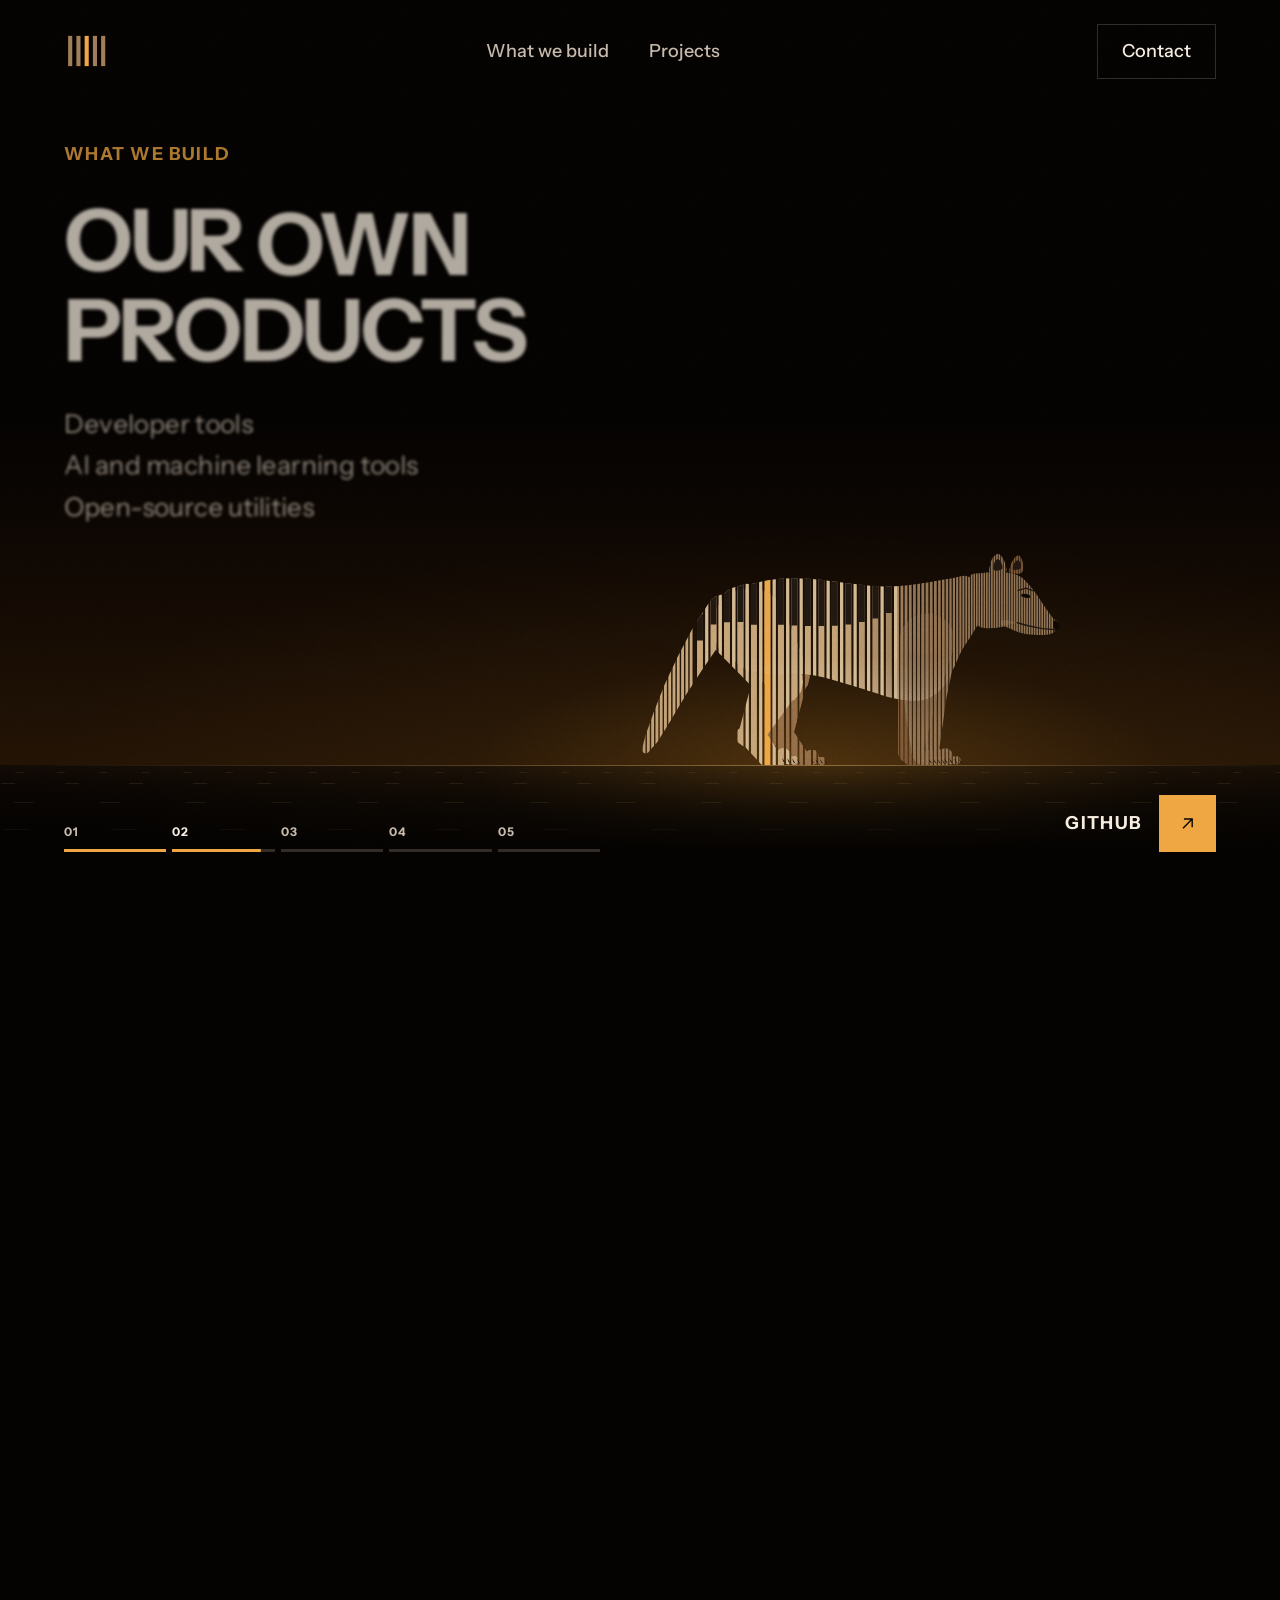
==== commit d358b646: "Make the legs sturdy, barred and solid The ghost look came from the rail scrim, which was 22vh tall " ====
--- a/index.html
+++ b/index.html
@@ -39,7 +39,7 @@
   <!-- thylacine:start -->
   <svg class="back" viewBox="-18 -84 194 90" aria-hidden="true">
     <line class="t-ground" x1="-18" y1="0.5" x2="176" y2="0.5"/>
-    <defs><linearGradient id="still-coat" gradientUnits="userSpaceOnUse" x1="-14" y1="0" x2="172" y2="0"><stop offset="0" style="stop-color: color-mix(in oklch, var(--fur-hi) 0%, var(--fur))"/><stop offset="0.05" style="stop-color: color-mix(in oklch, var(--fur-hi) 0%, var(--fur))"/><stop offset="0.11" style="stop-color: color-mix(in oklch, var(--fur-hi) 0%, var(--fur))"/><stop offset="0.16" style="stop-color: color-mix(in oklch, var(--fur-hi) 43%, var(--fur))"/><stop offset="0.22" style="stop-color: color-mix(in oklch, var(--fur-hi) 100%, var(--fur))"/><stop offset="0.27" style="stop-color: color-mix(in oklch, var(--fur-hi) 100%, var(--fur))"/><stop offset="0.32" style="stop-color: color-mix(in oklch, var(--fur-hi) 100%, var(--fur))"/><stop offset="0.38" style="stop-color: color-mix(in oklch, var(--fur-hi) 100%, var(--fur))"/><stop offset="0.43" style="stop-color: color-mix(in oklch, var(--fur-hi) 100%, var(--fur))"/><stop offset="0.48" style="stop-color: color-mix(in oklch, var(--fur-hi) 100%, var(--fur))"/><stop offset="0.54" style="stop-color: color-mix(in oklch, var(--fur-hi) 100%, var(--fur))"/><stop offset="0.59" style="stop-color: color-mix(in oklch, var(--fur-hi) 62%, var(--fur))"/><stop offset="0.65" style="stop-color: color-mix(in oklch, var(--fur-hi) 23%, var(--fur))"/><stop offset="0.7" style="stop-color: color-mix(in oklch, var(--fur-hi) 0%, var(--fur))"/><stop offset="0.75" style="stop-color: color-mix(in oklch, var(--fur-hi) 0%, var(--fur))"/><stop offset="0.81" style="stop-color: color-mix(in oklch, var(--fur-hi) 0%, var(--fur))"/><stop offset="0.86" style="stop-color: color-mix(in oklch, var(--fur-hi) 0%, var(--fur))"/><stop offset="0.91" style="stop-color: color-mix(in oklch, var(--fur-hi) 0%, var(--fur))"/><stop offset="0.97" style="stop-color: color-mix(in oklch, var(--fur-hi) 0%, var(--fur))"/></linearGradient><linearGradient id="still-belly" gradientUnits="userSpaceOnUse" x1="0" y1="-36" x2="0" y2="-22"><stop offset="0" class="t-s-clear"/><stop offset="1" class="t-s-belly"/></linearGradient><clipPath id="still-cfar"><path d="M144 -65.3L143.81 -66.05L144.06 -67.05L144.4 -68L144.73 -68.82L145.15 -69.59L145.6 -70.2L146.09 -70.67L146.62 -70.98L147.1 -71L147.53 -70.62L147.91 -69.95L148.2 -69.2L148.4 -68.39L148.52 -67.51L148.5 -66.7L148.39 -65.97L148.14 -65.31L147.6 -64.9L146.45 -64.79L145 -64.91ZM108.02 -43.41L109.17 -46.35L111.35 -48.63L114.25 -49.91L117.41 -49.98L120.35 -48.83L122.63 -46.65L123.91 -43.75L123.98 -40.59L117.75 -22.91L117.04 -21.07L115.68 -19.65L113.88 -18.86L111.92 -18.82L110.08 -19.53L108.66 -20.89L107.87 -22.69L107.83 -24.65ZM107.79 -24.43L108.42 -26.29L109.72 -27.77L111.48 -28.65L113.44 -28.78L115.3 -28.15L116.78 -26.86L117.66 -25.09L117.79 -23.13L113.42 -4.19L113.03 -3.03L112.22 -2.1L111.12 -1.56L109.89 -1.48L108.73 -1.87L107.8 -2.68L107.26 -3.78L107.18 -5.01ZM107.97 -2.48L107.34 -3.53L107.15 -4.74L107.45 -5.94L108.18 -6.93L109.23 -7.56L110.44 -7.75L111.64 -7.45L112.63 -6.72L116.29 -1.64L116.78 -0.83L116.93 0.11L116.7 1.03L116.14 1.79L115.33 2.28L114.39 2.43L113.47 2.2L112.71 1.64ZM116.03 -1.89L115.78 -0.95L115.09 -0.25L114.14 0L113.2 -0.25L112.5 -0.95L112.25 -1.89L112.5 -2.84L113.19 -3.53L114.14 -3.78L115.09 -3.53L115.78 -2.84ZM118.1 -2.16L117.86 -1.26L117.2 -0.6L116.3 -0.36L115.4 -0.6L114.74 -1.26L114.5 -2.16L114.74 -3.06L115.4 -3.72L116.3 -3.96L117.2 -3.72L117.86 -3.06ZM119.81 -1.17L119.59 -0.48L119 -0.06L118.28 -0.06L117.69 -0.48L117.47 -1.17L117.69 -1.86L118.28 -2.28L119 -2.28L119.59 -1.86ZM118.46 -1.13L118.24 -0.44L117.65 -0.01L116.93 -0.01L116.34 -0.44L116.12 -1.12L116.34 -1.81L116.93 -2.24L117.65 -2.24L118.24 -1.81ZM117.16 -1.17L116.92 -0.46L116.32 -0.01L115.56 -0.01L114.96 -0.46L114.72 -1.17L114.96 -1.88L115.56 -2.33L116.32 -2.33L116.92 -1.88ZM47.03 -40.07L45.06 -44.03L44.75 -48.44L46.16 -52.64L49.07 -55.97L53.03 -57.94L57.44 -58.25L61.64 -56.84L64.97 -53.93L72.91 -34.54L73.91 -32.53L74.07 -30.28L73.35 -28.15L71.87 -26.46L69.86 -25.46L67.62 -25.3L65.49 -26.02L63.79 -27.49ZM62.62 -31.53L63.25 -33.69L64.66 -35.44L66.63 -36.51L68.87 -36.75L71.02 -36.12L72.77 -34.71L73.85 -32.74L74.09 -30.5L69.46 -10.13L69.13 -9.02L68.4 -8.12L67.39 -7.57L66.23 -7.44L65.12 -7.77L64.22 -8.5L63.67 -9.51L63.54 -10.67ZM64.15 -8.59L63.63 -9.63L63.55 -10.78L63.93 -11.88L64.69 -12.75L65.73 -13.27L66.88 -13.35L67.98 -12.97L68.85 -12.21L76.28 -1.37L76.67 -0.58L76.73 0.29L76.45 1.12L75.87 1.78L75.08 2.17L74.21 2.23L73.38 1.95L72.72 1.37ZM67.13 -9.8L66.67 -8.37L65.45 -7.49L63.95 -7.49L62.73 -8.37L62.27 -9.8L62.73 -11.23L63.95 -12.11L65.45 -12.11L66.67 -11.23ZM74.75 -30.02L74.22 -27.67L72.72 -25.8L70.55 -24.75L68.15 -24.75L65.99 -25.8L64.49 -27.67L63.95 -30.02L64.49 -32.36L65.99 -34.24L68.15 -35.28L70.55 -35.28L72.72 -34.24L74.22 -32.36ZM76.15 -2.04L75.88 -1.02L75.13 -0.27L74.11 0L73.09 -0.27L72.34 -1.02L72.07 -2.04L72.34 -3.06L73.09 -3.81L74.11 -4.08L75.13 -3.81L75.88 -3.06ZM78.39 -2.33L78.13 -1.36L77.42 -0.65L76.44 -0.39L75.47 -0.65L74.76 -1.36L74.5 -2.33L74.76 -3.3L75.47 -4.02L76.44 -4.28L77.42 -4.02L78.13 -3.3ZM80.23 -1.26L79.99 -0.52L79.36 -0.06L78.58 -0.06L77.95 -0.52L77.71 -1.26L77.95 -2.01L78.58 -2.47L79.36 -2.47L79.99 -2.01ZM78.78 -1.22L78.54 -0.47L77.9 -0.01L77.12 -0.01L76.49 -0.47L76.25 -1.21L76.49 -1.96L77.12 -2.42L77.9 -2.42L78.54 -1.96ZM77.37 -1.26L77.12 -0.49L76.46 -0.02L75.65 -0.02L74.99 -0.49L74.74 -1.26L74.99 -2.03L75.65 -2.51L76.46 -2.51L77.12 -2.03Z"/></clipPath><clipPath id="still-ccoat"><path d="M42.26 -55.34L43.9 -56.9L46.01 -57.72L48.28 -57.66L50.34 -56.74L51.9 -55.1L52.72 -52.99L52.66 -50.72L51.74 -48.66L45.33 -40.44L43.83 -39.02L41.9 -38.28L39.83 -38.33L37.94 -39.17L36.52 -40.67L35.78 -42.6L35.83 -44.67L36.67 -46.56ZM36.46 -46.23L37.84 -47.76L39.71 -48.64L41.78 -48.74L43.73 -48.04L45.26 -46.66L46.14 -44.79L46.24 -42.72L45.54 -40.77L39.63 -32.08L38.4 -30.72L36.74 -29.94L34.91 -29.85L33.18 -30.47L31.82 -31.7L31.04 -33.36L30.95 -35.19L31.57 -36.92ZM31.49 -36.78L32.68 -38.18L34.31 -39.02L36.14 -39.17L37.88 -38.61L39.28 -37.42L40.12 -35.79L40.27 -33.96L39.71 -32.22L34.1 -23.56L33.09 -22.37L31.7 -21.65L30.14 -21.53L28.66 -22L27.47 -23.01L26.75 -24.4L26.63 -25.96L27.1 -27.44ZM27.01 -27.26L27.95 -28.5L29.3 -29.28L30.85 -29.49L32.36 -29.09L33.6 -28.15L34.38 -26.8L34.59 -25.25L34.19 -23.74L29.07 -15.09L28.32 -14.1L27.24 -13.47L26 -13.31L24.79 -13.63L23.8 -14.38L23.17 -15.46L23.01 -16.7L23.33 -17.91ZM23.32 -17.88L24.06 -18.88L25.14 -19.52L26.38 -19.7L27.58 -19.38L28.58 -18.64L29.22 -17.56L29.4 -16.32L29.08 -15.12L24.67 -8L24.13 -7.29L23.36 -6.83L22.47 -6.7L21.6 -6.93L20.89 -7.47L20.43 -8.24L20.3 -9.13L20.53 -10ZM20.56 -10.07L21.13 -10.77L21.92 -11.2L22.81 -11.29L23.67 -11.04L24.37 -10.47L24.8 -9.68L24.89 -8.79L24.64 -7.93L21.75 -4.59L21.43 -4.2L20.99 -3.96L20.48 -3.91L19.99 -4.05L19.6 -4.37L19.36 -4.81L19.31 -5.32L19.45 -5.81ZM43 -52L43.51 -53.03L44.22 -54L45.06 -54.91L46.01 -55.78L47 -56.6L48.06 -57.38L49.21 -58.1L50.43 -58.78L51.7 -59.42L53 -60L54.32 -60.54L55.68 -61.02L57.08 -61.46L58.52 -61.86L60 -62.2L61.52 -62.5L63.08 -62.74L64.68 -62.94L66.32 -63.1L68 -63.2L69.74 -63.25L71.53 -63.24L73.35 -63.2L75.18 -63.11L77 -63L78.8 -62.85L80.6 -62.66L82.4 -62.45L84.2 -62.22L86 -62L87.82 -61.78L89.65 -61.53L91.47 -61.29L93.26 -61.08L95 -60.9L96.68 -60.76L98.32 -60.65L99.92 -60.56L101.48 -60.51L103 -60.5L104.46 -60.53L105.87 -60.61L107.25 -60.72L108.62 -60.85L110 -61L111.4 -61.16L112.8 -61.35L114.2 -61.56L115.6 -61.78L117 -62L118.42 -62.24L119.85 -62.49L121.27 -62.75L122.66 -63L124 -63.2L125.3 -63.46L126.57 -63.79L127.79 -64.05L128.94 -64.1L130 -63.8L130.98 -63.07L131.91 -62L132.74 -60.71L133.45 -59.34L134 -58L134.4 -56.66L134.66 -55.24L134.78 -53.79L134.76 -52.36L134.6 -51L134.25 -49.74L133.71 -48.53L133.04 -47.35L132.32 -46.18L131.6 -45L130.85 -43.8L130.02 -42.6L129.18 -41.4L128.35 -40.2L127.6 -39L126.94 -37.79L126.34 -36.57L125.77 -35.36L125.2 -34.16L124.6 -33L124.01 -31.86L123.44 -30.74L122.85 -29.64L122.18 -28.59L121.4 -27.6L120.47 -26.63L119.43 -25.66L118.31 -24.76L117.15 -23.99L116 -23.4L114.85 -23.01L113.69 -22.8L112.5 -22.71L111.27 -22.72L110 -22.8L108.66 -22.96L107.27 -23.22L105.85 -23.57L104.42 -23.97L103 -24.4L101.6 -24.88L100.2 -25.43L98.8 -26.02L97.4 -26.62L96 -27.2L94.6 -27.76L93.2 -28.32L91.8 -28.88L90.4 -29.44L89 -30L87.58 -30.57L86.15 -31.16L84.73 -31.74L83.34 -32.29L82 -32.8L80.74 -33.27L79.53 -33.72L78.35 -34.14L77.18 -34.5L76 -34.8L74.8 -35.04L73.6 -35.24L72.4 -35.37L71.2 -35.43L70 -35.4L68.8 -35.22L67.6 -34.91L66.4 -34.54L65.2 -34.21L64 -34L62.82 -33.91L61.65 -33.87L60.47 -33.9L59.26 -34.01L58 -34.2L56.63 -34.48L55.18 -34.85L53.7 -35.29L52.29 -35.81L51 -36.4L49.84 -37.06L48.76 -37.79L47.76 -38.6L46.84 -39.47L46 -40.4L45.22 -41.41L44.51 -42.51L43.89 -43.65L43.38 -44.83L43 -46L42.74 -47.2L42.59 -48.44L42.57 -49.68L42.7 -50.88ZM44.84 -41.16L43.45 -45.87L43.97 -50.76L46.33 -55.08L50.16 -58.16L54.87 -59.55L59.76 -59.03L64.08 -56.67L67.16 -52.84L71.04 -32.07L71.74 -29.68L71.48 -27.19L70.28 -25L68.34 -23.43L65.94 -22.73L63.46 -23L61.27 -24.19L59.7 -26.14ZM59.59 -31.85L61.08 -33.85L63.22 -35.13L65.69 -35.5L68.11 -34.89L70.11 -33.4L71.4 -31.25L71.76 -28.78L71.15 -26.36L59.48 -8.99L58.71 -7.95L57.61 -7.29L56.33 -7.1L55.09 -7.42L54.05 -8.19L53.39 -9.29L53.2 -10.57L53.52 -11.81ZM53.88 -8.39L53.31 -9.54L53.23 -10.83L53.64 -12.05L54.49 -13.02L55.64 -13.59L56.93 -13.67L58.15 -13.26L59.12 -12.41L66.48 -1.52L66.91 -0.65L66.98 0.32L66.67 1.25L66.02 1.98L65.15 2.41L64.18 2.48L63.25 2.17L62.52 1.52ZM57.4 -9.8L56.88 -8.21L55.53 -7.23L53.87 -7.23L52.52 -8.21L52 -9.8L52.52 -11.39L53.87 -12.37L55.53 -12.37L56.88 -11.39ZM72.37 -28.1L71.77 -25.5L70.11 -23.41L67.7 -22.25L65.03 -22.25L62.63 -23.41L60.96 -25.5L60.37 -28.1L60.96 -30.71L62.63 -32.79L65.03 -33.95L67.7 -33.95L70.11 -32.79L71.77 -30.71ZM66.34 -2.27L66.03 -1.13L65.2 -0.3L64.07 0L62.93 -0.3L62.1 -1.13L61.8 -2.27L62.1 -3.4L62.93 -4.23L64.07 -4.54L65.2 -4.23L66.03 -3.4ZM68.82 -2.59L68.53 -1.51L67.74 -0.72L66.66 -0.43L65.58 -0.72L64.79 -1.51L64.5 -2.59L64.79 -3.67L65.58 -4.46L66.66 -4.75L67.74 -4.46L68.53 -3.67ZM70.87 -1.4L70.6 -0.58L69.9 -0.07L69.03 -0.07L68.33 -0.58L68.06 -1.4L68.33 -2.23L69.03 -2.74L69.9 -2.74L70.6 -2.23ZM69.25 -1.35L68.98 -0.52L68.28 -0.01L67.41 -0.01L66.71 -0.52L66.44 -1.35L66.71 -2.18L67.41 -2.69L68.28 -2.69L68.98 -2.18ZM67.69 -1.4L67.41 -0.55L66.68 -0.02L65.78 -0.02L65.05 -0.55L64.77 -1.4L65.05 -2.26L65.78 -2.79L66.68 -2.79L67.41 -2.26ZM107.01 -42.38L107.84 -45.79L109.91 -48.62L112.91 -50.45L116.38 -50.99L119.79 -50.16L122.62 -48.09L124.45 -45.09L124.99 -41.62L120.82 -23.28L120.31 -21.16L119.02 -19.39L117.15 -18.26L114.99 -17.92L112.87 -18.44L111.1 -19.73L109.97 -21.59L109.63 -23.75ZM109.63 -23.49L110.04 -25.64L111.25 -27.46L113.06 -28.68L115.2 -29.12L117.35 -28.7L119.17 -27.49L120.39 -25.68L120.83 -23.54L118.8 -4.61L118.54 -3.27L117.78 -2.13L116.65 -1.37L115.31 -1.1L113.97 -1.36L112.83 -2.12L112.07 -3.25L111.8 -4.59ZM112.72 -2.24L112.01 -3.41L111.8 -4.76L112.13 -6.08L112.94 -7.18L114.11 -7.89L115.46 -8.1L116.78 -7.77L117.88 -6.96L121.49 -1.82L122.04 -0.92L122.2 0.12L121.94 1.15L121.32 1.99L120.42 2.54L119.38 2.7L118.35 2.44L117.51 1.82ZM121.2 -2.1L120.92 -1.05L120.15 -0.28L119.1 0L118.05 -0.28L117.28 -1.05L117 -2.1L117.28 -3.15L118.05 -3.92L119.1 -4.2L120.15 -3.92L120.92 -3.15ZM123.5 -2.4L123.23 -1.4L122.5 -0.67L121.5 -0.4L120.5 -0.67L119.77 -1.4L119.5 -2.4L119.77 -3.4L120.5 -4.13L121.5 -4.4L122.5 -4.13L123.23 -3.4ZM125.4 -1.3L125.15 -0.54L124.5 -0.06L123.7 -0.06L123.05 -0.54L122.8 -1.3L123.05 -2.06L123.7 -2.54L124.5 -2.54L125.15 -2.06ZM123.9 -1.25L123.65 -0.49L123 -0.01L122.2 -0.01L121.55 -0.49L121.3 -1.25L121.55 -2.01L122.2 -2.49L123 -2.49L123.65 -2.01ZM122.45 -1.3L122.19 -0.51L121.52 -0.02L120.68 -0.02L120.01 -0.51L119.75 -1.3L120.01 -2.09L120.68 -2.58L121.52 -2.58L122.19 -2.09ZM130.6 -64.2L131.34 -64.75L132.32 -64.92L133.39 -64.94L134.4 -65L135.27 -65.14L136.09 -65.26L136.97 -65.35L138 -65.4L139.27 -65.42L140.72 -65.41L142.18 -65.35L143.5 -65.2L144.65 -64.96L145.72 -64.65L146.7 -64.26L147.6 -63.8L148.39 -63.26L149.08 -62.64L149.73 -61.95L150.4 -61.2L151.09 -60.4L151.78 -59.54L152.47 -58.61L153.2 -57.6L153.99 -56.45L154.82 -55.18L155.65 -53.92L156.4 -52.8L157.08 -51.84L157.71 -50.97L158.29 -50.21L158.8 -49.6L159.25 -49.19L159.63 -48.96L159.95 -48.77L160.2 -48.5L160.39 -48.1L160.51 -47.64L160.55 -47.18L160.5 -46.8L160.4 -46.49L160.24 -46.22L159.94 -46.02L159.4 -45.9L158.53 -45.88L157.41 -45.94L156.18 -46.05L155 -46.2L153.87 -46.38L152.72 -46.6L151.59 -46.85L150.5 -47.1L149.42 -47.4L148.34 -47.73L147.34 -48.03L146.5 -48.2L145.91 -48.22L145.5 -48.13L145.12 -47.98L144.6 -47.8L143.9 -47.58L143.09 -47.3L142.24 -47.02L141.4 -46.8L140.57 -46.64L139.72 -46.52L138.87 -46.44L138 -46.4L137.1 -46.36L136.18 -46.34L135.26 -46.4L134.4 -46.6L133.57 -46.95L132.76 -47.43L132.02 -48.03L131.4 -48.8L130.91 -49.77L130.53 -50.91L130.23 -52.15L130 -53.4L129.84 -54.65L129.76 -55.94L129.75 -57.26L129.8 -58.6L129.86 -60.08L129.95 -61.68L130.17 -63.13ZM137.4 -65L136.96 -65.72L137.07 -66.78L137.3 -67.8L137.5 -68.67L137.8 -69.49L138.2 -70.2L138.71 -70.84L139.31 -71.37L139.9 -71.6L140.46 -71.41L141.01 -70.91L141.5 -70.3L141.91 -69.59L142.26 -68.76L142.5 -67.9L142.76 -66.96L142.91 -66L142.5 -65.3L140.99 -64.91L138.92 -64.79Z"/></clipPath><clipPath id="still-cbody"><path d="M43 -52L43.51 -53.03L44.22 -54L45.06 -54.91L46.01 -55.78L47 -56.6L48.06 -57.38L49.21 -58.1L50.43 -58.78L51.7 -59.42L53 -60L54.32 -60.54L55.68 -61.02L57.08 -61.46L58.52 -61.86L60 -62.2L61.52 -62.5L63.08 -62.74L64.68 -62.94L66.32 -63.1L68 -63.2L69.74 -63.25L71.53 -63.24L73.35 -63.2L75.18 -63.11L77 -63L78.8 -62.85L80.6 -62.66L82.4 -62.45L84.2 -62.22L86 -62L87.82 -61.78L89.65 -61.53L91.47 -61.29L93.26 -61.08L95 -60.9L96.68 -60.76L98.32 -60.65L99.92 -60.56L101.48 -60.51L103 -60.5L104.46 -60.53L105.87 -60.61L107.25 -60.72L108.62 -60.85L110 -61L111.4 -61.16L112.8 -61.35L114.2 -61.56L115.6 -61.78L117 -62L118.42 -62.24L119.85 -62.49L121.27 -62.75L122.66 -63L124 -63.2L125.3 -63.46L126.57 -63.79L127.79 -64.05L128.94 -64.1L130 -63.8L130.98 -63.07L131.91 -62L132.74 -60.71L133.45 -59.34L134 -58L134.4 -56.66L134.66 -55.24L134.78 -53.79L134.76 -52.36L134.6 -51L134.25 -49.74L133.71 -48.53L133.04 -47.35L132.32 -46.18L131.6 -45L130.85 -43.8L130.02 -42.6L129.18 -41.4L128.35 -40.2L127.6 -39L126.94 -37.79L126.34 -36.57L125.77 -35.36L125.2 -34.16L124.6 -33L124.01 -31.86L123.44 -30.74L122.85 -29.64L122.18 -28.59L121.4 -27.6L120.47 -26.63L119.43 -25.66L118.31 -24.76L117.15 -23.99L116 -23.4L114.85 -23.01L113.69 -22.8L112.5 -22.71L111.27 -22.72L110 -22.8L108.66 -22.96L107.27 -23.22L105.85 -23.57L104.42 -23.97L103 -24.4L101.6 -24.88L100.2 -25.43L98.8 -26.02L97.4 -26.62L96 -27.2L94.6 -27.76L93.2 -28.32L91.8 -28.88L90.4 -29.44L89 -30L87.58 -30.57L86.15 -31.16L84.73 -31.74L83.34 -32.29L82 -32.8L80.74 -33.27L79.53 -33.72L78.35 -34.14L77.18 -34.5L76 -34.8L74.8 -35.04L73.6 -35.24L72.4 -35.37L71.2 -35.43L70 -35.4L68.8 -35.22L67.6 -34.91L66.4 -34.54L65.2 -34.21L64 -34L62.82 -33.91L61.65 -33.87L60.47 -33.9L59.26 -34.01L58 -34.2L56.63 -34.48L55.18 -34.85L53.7 -35.29L52.29 -35.81L51 -36.4L49.84 -37.06L48.76 -37.79L47.76 -38.6L46.84 -39.47L46 -40.4L45.22 -41.41L44.51 -42.51L43.89 -43.65L43.38 -44.83L43 -46L42.74 -47.2L42.59 -48.44L42.57 -49.68L42.7 -50.88Z"/></clipPath><clipPath id="still-cjaw"><path d="M146.5 -48.2L147.52 -47.93L148.5 -47.64L149.48 -47.36L150.5 -47.1L151.61 -46.85L152.76 -46.61L153.91 -46.39L155 -46.2L156.09 -46.08L157.18 -46L158.13 -45.92L158.8 -45.8L159.12 -45.61L159.19 -45.37L159.06 -45.13L158.8 -44.9L158.44 -44.67L157.94 -44.44L157.27 -44.23L156.4 -44.1L155.23 -44.05L153.8 -44.05L152.32 -44.1L151 -44.2L149.89 -44.34L148.88 -44.52L147.93 -44.74L147 -45L146.08 -45.31L145.2 -45.67L144.37 -46.05L143.6 -46.4L142.85 -46.7L142.14 -46.99L141.55 -47.28L141.2 -47.6L141.09 -48.03L141.17 -48.54L141.46 -48.97L142 -49.2L142.88 -49.14L144.05 -48.87L145.32 -48.52Z"/></clipPath></defs><path clip-path="url(#still-cfar)" class="t-far" d="M-13.75 -84h0.96v84h-0.96ZM-12.3 -84h0.96v84h-0.96ZM-10.86 -84h0.96v84h-0.96ZM-9.41 -84h0.96v84h-0.96ZM-7.96 -84h0.96v84h-0.96ZM-6.51 -84h0.96v84h-0.96ZM-5.06 -84h0.96v84h-0.96ZM-3.61 -84h0.96v84h-0.96ZM-2.16 -84h0.96v84h-0.96ZM-0.71 -84h0.96v84h-0.96ZM0.74 -84h0.96v84h-0.96ZM2.19 -84h0.96v84h-0.96ZM3.63 -84h0.96v84h-0.96ZM5.08 -84h0.96v84h-0.96ZM6.53 -84h0.96v84h-0.96ZM7.98 -84h0.96v84h-0.96ZM9.43 -84h0.96v84h-0.96ZM10.88 -84h0.96v84h-0.96ZM12.33 -84h0.96v84h-0.96ZM13.78 -84h0.96v84h-0.96ZM15.23 -84h0.96v84h-0.96ZM16.67 -84h0.96v84h-0.96ZM18.12 -84h0.96v84h-0.96ZM19.57 -84h0.96v84h-0.96ZM21.02 -84h0.96v84h-0.96ZM22.47 -84h0.96v84h-0.96ZM23.92 -84h0.96v84h-0.96ZM25.37 -84h0.96v84h-0.96ZM26.82 -84h0.96v84h-0.96ZM28.27 -84h0.96v84h-0.96ZM29.72 -84h0.96v84h-0.96ZM31.16 -84h0.96v84h-0.96ZM32.61 -84h0.96v84h-0.96ZM34.06 -84h0.96v84h-0.96ZM35.51 -84h0.96v84h-0.96ZM37.86 -84h2.29v84h-2.29ZM40.6 -84h1.37v84h-1.37ZM42.43 -84h2.29v84h-2.29ZM45.17 -84h1.37v84h-1.37ZM47 -84h2.29v84h-2.29ZM49.74 -84h1.37v84h-1.37ZM51.57 -84h2.29v84h-2.29ZM54.31 -84h1.37v84h-1.37ZM56.14 -84h2.29v84h-2.29ZM58.89 -84h1.37v84h-1.37ZM60.71 -84h2.29v84h-2.29ZM63.46 -84h1.37v84h-1.37ZM65.29 -84h2.29v84h-2.29ZM68.03 -84h1.37v84h-1.37ZM69.86 -84h2.29v84h-2.29ZM72.6 -84h1.37v84h-1.37ZM74.43 -84h2.29v84h-2.29ZM77.17 -84h1.37v84h-1.37ZM79 -84h2.29v84h-2.29ZM81.74 -84h1.37v84h-1.37ZM83.57 -84h2.29v84h-2.29ZM86.31 -84h1.37v84h-1.37ZM88.14 -84h2.29v84h-2.29ZM90.89 -84h1.37v84h-1.37ZM92.71 -84h2.29v84h-2.29ZM95.46 -84h1.37v84h-1.37ZM97.29 -84h2.29v84h-2.29ZM100.03 -84h1.37v84h-1.37ZM101.86 -84h2.29v84h-2.29ZM104.6 -84h1.37v84h-1.37ZM105.53 -84h0.94v84h-0.94ZM106.95 -84h0.94v84h-0.94ZM108.37 -84h0.94v84h-0.94ZM109.79 -84h0.94v84h-0.94ZM111.2 -84h0.94v84h-0.94ZM112.62 -84h0.94v84h-0.94ZM114.04 -84h0.94v84h-0.94ZM115.46 -84h0.94v84h-0.94ZM116.88 -84h0.94v84h-0.94ZM118.31 -84h0.92v84h-0.92ZM119.69 -84h0.88v84h-0.88ZM121.01 -84h0.84v84h-0.84ZM122.28 -84h0.81v84h-0.81ZM123.5 -84h0.78v84h-0.78ZM124.68 -84h0.75v84h-0.75ZM125.8 -84h0.72v84h-0.72ZM126.88 -84h0.69v84h-0.69ZM127.92 -84h0.66v84h-0.66ZM128.92 -84h0.64v84h-0.64ZM129.87 -84h0.61v84h-0.61ZM130.79 -84h0.59v84h-0.59ZM131.67 -84h0.56v84h-0.56ZM132.53 -84h0.56v84h-0.56ZM133.38 -84h0.56v84h-0.56ZM134.23 -84h0.56v84h-0.56ZM135.08 -84h0.56v84h-0.56ZM135.93 -84h0.56v84h-0.56ZM136.78 -84h0.56v84h-0.56ZM137.64 -84h0.56v84h-0.56ZM138.49 -84h0.56v84h-0.56ZM139.34 -84h0.56v84h-0.56ZM140.19 -84h0.56v84h-0.56ZM141.04 -84h0.56v84h-0.56ZM141.89 -84h0.56v84h-0.56ZM142.75 -84h0.56v84h-0.56ZM143.6 -84h0.56v84h-0.56ZM144.45 -84h0.56v84h-0.56ZM145.3 -84h0.56v84h-0.56ZM146.15 -84h0.56v84h-0.56ZM147 -84h0.56v84h-0.56ZM147.86 -84h0.56v84h-0.56ZM148.71 -84h0.56v84h-0.56ZM149.56 -84h0.56v84h-0.56ZM150.41 -84h0.56v84h-0.56ZM151.26 -84h0.56v84h-0.56ZM152.11 -84h0.56v84h-0.56ZM152.97 -84h0.56v84h-0.56ZM153.82 -84h0.56v84h-0.56ZM154.67 -84h0.56v84h-0.56ZM155.52 -84h0.56v84h-0.56ZM156.37 -84h0.56v84h-0.56ZM157.22 -84h0.56v84h-0.56ZM158.08 -84h0.56v84h-0.56ZM158.93 -84h0.56v84h-0.56ZM159.78 -84h0.56v84h-0.56ZM160.63 -84h0.56v84h-0.56ZM161.48 -84h0.56v84h-0.56ZM162.33 -84h0.56v84h-0.56ZM163.19 -84h0.56v84h-0.56ZM164.04 -84h0.56v84h-0.56ZM164.89 -84h0.56v84h-0.56ZM165.74 -84h0.56v84h-0.56ZM166.59 -84h0.56v84h-0.56ZM167.44 -84h0.56v84h-0.56ZM168.3 -84h0.56v84h-0.56ZM169.15 -84h0.56v84h-0.56ZM170 -84h0.56v84h-0.56ZM170.85 -84h0.56v84h-0.56ZM171.7 -84h0.56v84h-0.56Z"/><g transform="rotate(0 143.6 -49.4)"><path clip-path="url(#still-cjaw)" fill="url(#still-coat)" d="M-13.75 -84h0.96v84h-0.96ZM-12.3 -84h0.96v84h-0.96ZM-10.86 -84h0.96v84h-0.96ZM-9.41 -84h0.96v84h-0.96ZM-7.96 -84h0.96v84h-0.96ZM-6.51 -84h0.96v84h-0.96ZM-5.06 -84h0.96v84h-0.96ZM-3.61 -84h0.96v84h-0.96ZM-2.16 -84h0.96v84h-0.96ZM-0.71 -84h0.96v84h-0.96ZM0.74 -84h0.96v84h-0.96ZM2.19 -84h0.96v84h-0.96ZM3.63 -84h0.96v84h-0.96ZM5.08 -84h0.96v84h-0.96ZM6.53 -84h0.96v84h-0.96ZM7.98 -84h0.96v84h-0.96ZM9.43 -84h0.96v84h-0.96ZM10.88 -84h0.96v84h-0.96ZM12.33 -84h0.96v84h-0.96ZM13.78 -84h0.96v84h-0.96ZM15.23 -84h0.96v84h-0.96ZM16.67 -84h0.96v84h-0.96ZM18.12 -84h0.96v84h-0.96ZM19.57 -84h0.96v84h-0.96ZM21.02 -84h0.96v84h-0.96ZM22.47 -84h0.96v84h-0.96ZM23.92 -84h0.96v84h-0.96ZM25.37 -84h0.96v84h-0.96ZM26.82 -84h0.96v84h-0.96ZM28.27 -84h0.96v84h-0.96ZM29.72 -84h0.96v84h-0.96ZM31.16 -84h0.96v84h-0.96ZM32.61 -84h0.96v84h-0.96ZM34.06 -84h0.96v84h-0.96ZM35.51 -84h0.96v84h-0.96ZM37.86 -84h2.29v84h-2.29ZM42.43 -84h2.29v84h-2.29ZM47 -84h2.29v84h-2.29ZM51.57 -84h2.29v84h-2.29ZM56.14 -84h2.29v84h-2.29ZM65.29 -84h2.29v84h-2.29ZM69.86 -84h2.29v84h-2.29ZM74.43 -84h2.29v84h-2.29ZM79 -84h2.29v84h-2.29ZM83.57 -84h2.29v84h-2.29ZM88.14 -84h2.29v84h-2.29ZM92.71 -84h2.29v84h-2.29ZM97.29 -84h2.29v84h-2.29ZM101.86 -84h2.29v84h-2.29ZM105.53 -84h0.94v84h-0.94ZM106.95 -84h0.94v84h-0.94ZM108.37 -84h0.94v84h-0.94ZM109.79 -84h0.94v84h-0.94ZM111.2 -84h0.94v84h-0.94ZM112.62 -84h0.94v84h-0.94ZM114.04 -84h0.94v84h-0.94ZM115.46 -84h0.94v84h-0.94ZM116.88 -84h0.94v84h-0.94ZM118.31 -84h0.92v84h-0.92ZM119.69 -84h0.88v84h-0.88ZM121.01 -84h0.84v84h-0.84ZM122.28 -84h0.81v84h-0.81ZM123.5 -84h0.78v84h-0.78ZM124.68 -84h0.75v84h-0.75ZM125.8 -84h0.72v84h-0.72ZM126.88 -84h0.69v84h-0.69ZM127.92 -84h0.66v84h-0.66ZM128.92 -84h0.64v84h-0.64ZM129.87 -84h0.61v84h-0.61ZM130.79 -84h0.59v84h-0.59ZM131.67 -84h0.56v84h-0.56ZM132.53 -84h0.56v84h-0.56ZM133.38 -84h0.56v84h-0.56ZM134.23 -84h0.56v84h-0.56ZM135.08 -84h0.56v84h-0.56ZM135.93 -84h0.56v84h-0.56ZM136.78 -84h0.56v84h-0.56ZM137.64 -84h0.56v84h-0.56ZM138.49 -84h0.56v84h-0.56ZM139.34 -84h0.56v84h-0.56ZM140.19 -84h0.56v84h-0.56ZM141.04 -84h0.56v84h-0.56ZM141.89 -84h0.56v84h-0.56ZM142.75 -84h0.56v84h-0.56ZM143.6 -84h0.56v84h-0.56ZM144.45 -84h0.56v84h-0.56ZM145.3 -84h0.56v84h-0.56ZM146.15 -84h0.56v84h-0.56ZM147 -84h0.56v84h-0.56ZM147.86 -84h0.56v84h-0.56ZM148.71 -84h0.56v84h-0.56ZM149.56 -84h0.56v84h-0.56ZM150.41 -84h0.56v84h-0.56ZM151.26 -84h0.56v84h-0.56ZM152.11 -84h0.56v84h-0.56ZM152.97 -84h0.56v84h-0.56ZM153.82 -84h0.56v84h-0.56ZM154.67 -84h0.56v84h-0.56ZM155.52 -84h0.56v84h-0.56ZM156.37 -84h0.56v84h-0.56ZM157.22 -84h0.56v84h-0.56ZM158.08 -84h0.56v84h-0.56ZM158.93 -84h0.56v84h-0.56ZM159.78 -84h0.56v84h-0.56ZM160.63 -84h0.56v84h-0.56ZM161.48 -84h0.56v84h-0.56ZM162.33 -84h0.56v84h-0.56ZM163.19 -84h0.56v84h-0.56ZM164.04 -84h0.56v84h-0.56ZM164.89 -84h0.56v84h-0.56ZM165.74 -84h0.56v84h-0.56ZM166.59 -84h0.56v84h-0.56ZM167.44 -84h0.56v84h-0.56ZM168.3 -84h0.56v84h-0.56ZM169.15 -84h0.56v84h-0.56ZM170 -84h0.56v84h-0.56ZM170.85 -84h0.56v84h-0.56ZM171.7 -84h0.56v84h-0.56Z"/></g><g clip-path="url(#still-ccoat)"><path fill="url(#still-coat)" d="M-13.75 -84h0.96v84h-0.96ZM-12.3 -84h0.96v84h-0.96ZM-10.86 -84h0.96v84h-0.96ZM-9.41 -84h0.96v84h-0.96ZM-7.96 -84h0.96v84h-0.96ZM-6.51 -84h0.96v84h-0.96ZM-5.06 -84h0.96v84h-0.96ZM-3.61 -84h0.96v84h-0.96ZM-2.16 -84h0.96v84h-0.96ZM-0.71 -84h0.96v84h-0.96ZM0.74 -84h0.96v84h-0.96ZM2.19 -84h0.96v84h-0.96ZM3.63 -84h0.96v84h-0.96ZM5.08 -84h0.96v84h-0.96ZM6.53 -84h0.96v84h-0.96ZM7.98 -84h0.96v84h-0.96ZM9.43 -84h0.96v84h-0.96ZM10.88 -84h0.96v84h-0.96ZM12.33 -84h0.96v84h-0.96ZM13.78 -84h0.96v84h-0.96ZM15.23 -84h0.96v84h-0.96ZM16.67 -84h0.96v84h-0.96ZM18.12 -84h0.96v84h-0.96ZM19.57 -84h0.96v84h-0.96ZM21.02 -84h0.96v84h-0.96ZM22.47 -84h0.96v84h-0.96ZM23.92 -84h0.96v84h-0.96ZM25.37 -84h0.96v84h-0.96ZM26.82 -84h0.96v84h-0.96ZM28.27 -84h0.96v84h-0.96ZM29.72 -84h0.96v84h-0.96ZM31.16 -84h0.96v84h-0.96ZM32.61 -84h0.96v84h-0.96ZM34.06 -84h0.96v84h-0.96ZM35.51 -84h0.96v84h-0.96ZM37.86 -84h2.29v84h-2.29ZM42.43 -84h2.29v84h-2.29ZM47 -84h2.29v84h-2.29ZM51.57 -84h2.29v84h-2.29ZM56.14 -84h2.29v84h-2.29ZM65.29 -84h2.29v84h-2.29ZM69.86 -84h2.29v84h-2.29ZM74.43 -84h2.29v84h-2.29ZM79 -84h2.29v84h-2.29ZM83.57 -84h2.29v84h-2.29ZM88.14 -84h2.29v84h-2.29ZM92.71 -84h2.29v84h-2.29ZM97.29 -84h2.29v84h-2.29ZM101.86 -84h2.29v84h-2.29ZM105.53 -84h0.94v84h-0.94ZM106.95 -84h0.94v84h-0.94ZM108.37 -84h0.94v84h-0.94ZM109.79 -84h0.94v84h-0.94ZM111.2 -84h0.94v84h-0.94ZM112.62 -84h0.94v84h-0.94ZM114.04 -84h0.94v84h-0.94ZM115.46 -84h0.94v84h-0.94ZM116.88 -84h0.94v84h-0.94ZM118.31 -84h0.92v84h-0.92ZM119.69 -84h0.88v84h-0.88ZM121.01 -84h0.84v84h-0.84ZM122.28 -84h0.81v84h-0.81ZM123.5 -84h0.78v84h-0.78ZM124.68 -84h0.75v84h-0.75ZM125.8 -84h0.72v84h-0.72ZM126.88 -84h0.69v84h-0.69ZM127.92 -84h0.66v84h-0.66ZM128.92 -84h0.64v84h-0.64ZM129.87 -84h0.61v84h-0.61ZM130.79 -84h0.59v84h-0.59ZM131.67 -84h0.56v84h-0.56ZM132.53 -84h0.56v84h-0.56ZM133.38 -84h0.56v84h-0.56ZM134.23 -84h0.56v84h-0.56ZM135.08 -84h0.56v84h-0.56ZM135.93 -84h0.56v84h-0.56ZM136.78 -84h0.56v84h-0.56ZM137.64 -84h0.56v84h-0.56ZM138.49 -84h0.56v84h-0.56ZM139.34 -84h0.56v84h-0.56ZM140.19 -84h0.56v84h-0.56ZM141.04 -84h0.56v84h-0.56ZM141.89 -84h0.56v84h-0.56ZM142.75 -84h0.56v84h-0.56ZM143.6 -84h0.56v84h-0.56ZM144.45 -84h0.56v84h-0.56ZM145.3 -84h0.56v84h-0.56ZM146.15 -84h0.56v84h-0.56ZM147 -84h0.56v84h-0.56ZM147.86 -84h0.56v84h-0.56ZM148.71 -84h0.56v84h-0.56ZM149.56 -84h0.56v84h-0.56ZM150.41 -84h0.56v84h-0.56ZM151.26 -84h0.56v84h-0.56ZM152.11 -84h0.56v84h-0.56ZM152.97 -84h0.56v84h-0.56ZM153.82 -84h0.56v84h-0.56ZM154.67 -84h0.56v84h-0.56ZM155.52 -84h0.56v84h-0.56ZM156.37 -84h0.56v84h-0.56ZM157.22 -84h0.56v84h-0.56ZM158.08 -84h0.56v84h-0.56ZM158.93 -84h0.56v84h-0.56ZM159.78 -84h0.56v84h-0.56ZM160.63 -84h0.56v84h-0.56ZM161.48 -84h0.56v84h-0.56ZM162.33 -84h0.56v84h-0.56ZM163.19 -84h0.56v84h-0.56ZM164.04 -84h0.56v84h-0.56ZM164.89 -84h0.56v84h-0.56ZM165.74 -84h0.56v84h-0.56ZM166.59 -84h0.56v84h-0.56ZM167.44 -84h0.56v84h-0.56ZM168.3 -84h0.56v84h-0.56ZM169.15 -84h0.56v84h-0.56ZM170 -84h0.56v84h-0.56ZM170.85 -84h0.56v84h-0.56ZM171.7 -84h0.56v84h-0.56Z"/><path class="t-light" d="M40.6 -84h1.37v84h-1.37ZM45.17 -84h1.37v84h-1.37ZM49.74 -84h1.37v84h-1.37ZM54.31 -84h1.37v84h-1.37ZM58.89 -84h1.37v84h-1.37ZM63.46 -84h1.37v84h-1.37ZM68.03 -84h1.37v84h-1.37ZM72.6 -84h1.37v84h-1.37ZM77.17 -84h1.37v84h-1.37ZM81.74 -84h1.37v84h-1.37ZM86.31 -84h1.37v84h-1.37ZM90.89 -84h1.37v84h-1.37ZM95.46 -84h1.37v84h-1.37ZM100.03 -84h1.37v84h-1.37ZM104.6 -84h1.37v84h-1.37Z"/><path class="t-amber" d="M60.71 -84h2.29v84h-2.29Z"/><path clip-path="url(#still-cbody)" fill="url(#still-belly)" opacity="0.55" d="M-13.75 -84h0.96v84h-0.96ZM-12.3 -84h0.96v84h-0.96ZM-10.86 -84h0.96v84h-0.96ZM-9.41 -84h0.96v84h-0.96ZM-7.96 -84h0.96v84h-0.96ZM-6.51 -84h0.96v84h-0.96ZM-5.06 -84h0.96v84h-0.96ZM-3.61 -84h0.96v84h-0.96ZM-2.16 -84h0.96v84h-0.96ZM-0.71 -84h0.96v84h-0.96ZM0.74 -84h0.96v84h-0.96ZM2.19 -84h0.96v84h-0.96ZM3.63 -84h0.96v84h-0.96ZM5.08 -84h0.96v84h-0.96ZM6.53 -84h0.96v84h-0.96ZM7.98 -84h0.96v84h-0.96ZM9.43 -84h0.96v84h-0.96ZM10.88 -84h0.96v84h-0.96ZM12.33 -84h0.96v84h-0.96ZM13.78 -84h0.96v84h-0.96ZM15.23 -84h0.96v84h-0.96ZM16.67 -84h0.96v84h-0.96ZM18.12 -84h0.96v84h-0.96ZM19.57 -84h0.96v84h-0.96ZM21.02 -84h0.96v84h-0.96ZM22.47 -84h0.96v84h-0.96ZM23.92 -84h0.96v84h-0.96ZM25.37 -84h0.96v84h-0.96ZM26.82 -84h0.96v84h-0.96ZM28.27 -84h0.96v84h-0.96ZM29.72 -84h0.96v84h-0.96ZM31.16 -84h0.96v84h-0.96ZM32.61 -84h0.96v84h-0.96ZM34.06 -84h0.96v84h-0.96ZM35.51 -84h0.96v84h-0.96ZM37.86 -84h2.29v84h-2.29ZM40.6 -84h1.37v84h-1.37ZM42.43 -84h2.29v84h-2.29ZM45.17 -84h1.37v84h-1.37ZM47 -84h2.29v84h-2.29ZM49.74 -84h1.37v84h-1.37ZM51.57 -84h2.29v84h-2.29ZM54.31 -84h1.37v84h-1.37ZM56.14 -84h2.29v84h-2.29ZM58.89 -84h1.37v84h-1.37ZM63.46 -84h1.37v84h-1.37ZM65.29 -84h2.29v84h-2.29ZM68.03 -84h1.37v84h-1.37ZM69.86 -84h2.29v84h-2.29ZM72.6 -84h1.37v84h-1.37ZM74.43 -84h2.29v84h-2.29ZM77.17 -84h1.37v84h-1.37ZM79 -84h2.29v84h-2.29ZM81.74 -84h1.37v84h-1.37ZM83.57 -84h2.29v84h-2.29ZM86.31 -84h1.37v84h-1.37ZM88.14 -84h2.29v84h-2.29ZM90.89 -84h1.37v84h-1.37ZM92.71 -84h2.29v84h-2.29ZM95.46 -84h1.37v84h-1.37ZM97.29 -84h2.29v84h-2.29ZM100.03 -84h1.37v84h-1.37ZM101.86 -84h2.29v84h-2.29ZM104.6 -84h1.37v84h-1.37ZM105.53 -84h0.94v84h-0.94ZM106.95 -84h0.94v84h-0.94ZM108.37 -84h0.94v84h-0.94ZM109.79 -84h0.94v84h-0.94ZM111.2 -84h0.94v84h-0.94ZM112.62 -84h0.94v84h-0.94ZM114.04 -84h0.94v84h-0.94ZM115.46 -84h0.94v84h-0.94ZM116.88 -84h0.94v84h-0.94ZM118.31 -84h0.92v84h-0.92ZM119.69 -84h0.88v84h-0.88ZM121.01 -84h0.84v84h-0.84ZM122.28 -84h0.81v84h-0.81ZM123.5 -84h0.78v84h-0.78ZM124.68 -84h0.75v84h-0.75ZM125.8 -84h0.72v84h-0.72ZM126.88 -84h0.69v84h-0.69ZM127.92 -84h0.66v84h-0.66ZM128.92 -84h0.64v84h-0.64ZM129.87 -84h0.61v84h-0.61ZM130.79 -84h0.59v84h-0.59ZM131.67 -84h0.56v84h-0.56ZM132.53 -84h0.56v84h-0.56ZM133.38 -84h0.56v84h-0.56ZM134.23 -84h0.56v84h-0.56ZM135.08 -84h0.56v84h-0.56ZM135.93 -84h0.56v84h-0.56ZM136.78 -84h0.56v84h-0.56ZM137.64 -84h0.56v84h-0.56ZM138.49 -84h0.56v84h-0.56ZM139.34 -84h0.56v84h-0.56ZM140.19 -84h0.56v84h-0.56ZM141.04 -84h0.56v84h-0.56ZM141.89 -84h0.56v84h-0.56ZM142.75 -84h0.56v84h-0.56ZM143.6 -84h0.56v84h-0.56ZM144.45 -84h0.56v84h-0.56ZM145.3 -84h0.56v84h-0.56ZM146.15 -84h0.56v84h-0.56ZM147 -84h0.56v84h-0.56ZM147.86 -84h0.56v84h-0.56ZM148.71 -84h0.56v84h-0.56ZM149.56 -84h0.56v84h-0.56ZM150.41 -84h0.56v84h-0.56ZM151.26 -84h0.56v84h-0.56ZM152.11 -84h0.56v84h-0.56ZM152.97 -84h0.56v84h-0.56ZM153.82 -84h0.56v84h-0.56ZM154.67 -84h0.56v84h-0.56ZM155.52 -84h0.56v84h-0.56ZM156.37 -84h0.56v84h-0.56ZM157.22 -84h0.56v84h-0.56ZM158.08 -84h0.56v84h-0.56ZM158.93 -84h0.56v84h-0.56ZM159.78 -84h0.56v84h-0.56ZM160.63 -84h0.56v84h-0.56ZM161.48 -84h0.56v84h-0.56ZM162.33 -84h0.56v84h-0.56ZM163.19 -84h0.56v84h-0.56ZM164.04 -84h0.56v84h-0.56ZM164.89 -84h0.56v84h-0.56ZM165.74 -84h0.56v84h-0.56ZM166.59 -84h0.56v84h-0.56ZM167.44 -84h0.56v84h-0.56ZM168.3 -84h0.56v84h-0.56ZM169.15 -84h0.56v84h-0.56ZM170 -84h0.56v84h-0.56ZM170.85 -84h0.56v84h-0.56ZM171.7 -84h0.56v84h-0.56Z"/><path class="t-band" d="M37.86 -51.22h2.29v9h-2.29ZM42.43 -57.59h2.29v10h-2.29ZM47 -58.66h2.29v11.6h-2.29ZM51.57 -60.87h2.29v13.4h-2.29ZM56.14 -62.52h2.29v15h-2.29ZM65.29 -64.1h2.29v16.6h-2.29ZM69.86 -64.25h2.29v17h-2.29ZM74.43 -64.09h2.29v17h-2.29ZM79 -63.71h2.29v16.6h-2.29ZM83.57 -63.16h2.29v16h-2.29ZM88.14 -62.58h2.29v15h-2.29ZM92.71 -62.02h2.29v13.6h-2.29ZM97.29 -61.64h2.29v12h-2.29ZM101.86 -61.5h2.29v10h-2.29Z"/></g><path class="t-band" d="M145.1 -66.2L144.96 -66.72L145.13 -67.5L145.4 -68.2L145.74 -68.74L146.18 -69.19L146.6 -69.4L146.99 -69.29L147.35 -68.95L147.6 -68.5L147.77 -67.89L147.82 -67.16L147.6 -66.6L146.85 -66.27L145.82 -66.1ZM138.6 -66L138.35 -66.57L138.41 -67.42L138.6 -68.2L138.88 -68.83L139.29 -69.39L139.7 -69.7L140.12 -69.7L140.55 -69.46L140.9 -69L141.24 -68.19L141.5 -67.17L141.4 -66.4L140.61 -66.01L139.45 -65.86Z"/><path class="t-band" d="M70.31 -1.94L70.66 -0.92L71.5 -0.27Z"/><path class="t-band" d="M68.69 -1.89L69.04 -0.86L69.88 -0.22Z"/><path class="t-band" d="M67.1 -1.94L67.47 -0.92L68.34 -0.27Z"/><path class="t-band" d="M119.34 -1.62L119.63 -0.77L120.34 -0.23Z"/><path class="t-band" d="M117.99 -1.57L118.28 -0.72L118.99 -0.18Z"/><path class="t-band" d="M116.67 -1.62L116.97 -0.77L117.7 -0.23Z"/><path class="t-band" d="M79.73 -1.75L80.05 -0.83L80.8 -0.24Z"/><path class="t-band" d="M78.27 -1.7L78.59 -0.78L79.35 -0.19Z"/><path class="t-band" d="M76.84 -1.75L77.17 -0.83L77.96 -0.24Z"/><path class="t-band" d="M124.88 -1.8L125.2 -0.85L125.98 -0.25Z"/><path class="t-band" d="M123.38 -1.75L123.7 -0.8L124.48 -0.2Z"/><path class="t-band" d="M121.91 -1.8L122.25 -0.85L123.06 -0.25Z"/><ellipse class="t-eye" cx="149.4" cy="-57.3" rx="1.6" ry="0.65" transform="rotate(11.46 149.4 -57.3)"/><path class="t-eye" d="M159 -49L159.36 -49.04L159.81 -48.81L160.2 -48.5L160.48 -48.15L160.69 -47.72L160.8 -47.3L160.8 -46.9L160.69 -46.5L160.5 -46.2L160.18 -45.99L159.77 -45.86L159.4 -45.9L159.1 -46.16L158.84 -46.59L158.7 -47.1L158.69 -47.77L158.8 -48.52Z"/><path class="t-line" fill="none" stroke-width="0.5" stroke-linecap="round" d="M146.8 -59.2L149.4 -59.9L151.8 -59.1"/><path class="t-line" fill="none" stroke-width="0.45" stroke-linecap="round" d="M159.4 -45.9L155 -46.2L150.5 -47.1L146.5 -48.2"/>
+    <defs><linearGradient id="still-coat" gradientUnits="userSpaceOnUse" x1="-14" y1="0" x2="172" y2="0"><stop offset="0" style="stop-color: color-mix(in oklch, var(--fur-hi) 0%, var(--fur))"/><stop offset="0.05" style="stop-color: color-mix(in oklch, var(--fur-hi) 0%, var(--fur))"/><stop offset="0.11" style="stop-color: color-mix(in oklch, var(--fur-hi) 0%, var(--fur))"/><stop offset="0.16" style="stop-color: color-mix(in oklch, var(--fur-hi) 43%, var(--fur))"/><stop offset="0.22" style="stop-color: color-mix(in oklch, var(--fur-hi) 100%, var(--fur))"/><stop offset="0.27" style="stop-color: color-mix(in oklch, var(--fur-hi) 100%, var(--fur))"/><stop offset="0.32" style="stop-color: color-mix(in oklch, var(--fur-hi) 100%, var(--fur))"/><stop offset="0.38" style="stop-color: color-mix(in oklch, var(--fur-hi) 100%, var(--fur))"/><stop offset="0.43" style="stop-color: color-mix(in oklch, var(--fur-hi) 100%, var(--fur))"/><stop offset="0.48" style="stop-color: color-mix(in oklch, var(--fur-hi) 100%, var(--fur))"/><stop offset="0.54" style="stop-color: color-mix(in oklch, var(--fur-hi) 100%, var(--fur))"/><stop offset="0.59" style="stop-color: color-mix(in oklch, var(--fur-hi) 62%, var(--fur))"/><stop offset="0.65" style="stop-color: color-mix(in oklch, var(--fur-hi) 23%, var(--fur))"/><stop offset="0.7" style="stop-color: color-mix(in oklch, var(--fur-hi) 0%, var(--fur))"/><stop offset="0.75" style="stop-color: color-mix(in oklch, var(--fur-hi) 0%, var(--fur))"/><stop offset="0.81" style="stop-color: color-mix(in oklch, var(--fur-hi) 0%, var(--fur))"/><stop offset="0.86" style="stop-color: color-mix(in oklch, var(--fur-hi) 0%, var(--fur))"/><stop offset="0.91" style="stop-color: color-mix(in oklch, var(--fur-hi) 0%, var(--fur))"/><stop offset="0.97" style="stop-color: color-mix(in oklch, var(--fur-hi) 0%, var(--fur))"/></linearGradient><linearGradient id="still-belly" gradientUnits="userSpaceOnUse" x1="0" y1="-36" x2="0" y2="-22"><stop offset="0" class="t-s-clear"/><stop offset="1" class="t-s-belly"/></linearGradient><clipPath id="still-cfar"><path d="M144 -65.3L143.81 -66.05L144.06 -67.05L144.4 -68L144.73 -68.82L145.15 -69.59L145.6 -70.2L146.09 -70.67L146.62 -70.98L147.1 -71L147.53 -70.62L147.91 -69.95L148.2 -69.2L148.4 -68.39L148.52 -67.51L148.5 -66.7L148.39 -65.97L148.14 -65.31L147.6 -64.9L146.45 -64.79L145 -64.91ZM106.69 -43.64L108.03 -47.08L110.58 -49.74L113.95 -51.23L117.64 -51.31L121.08 -49.97L123.74 -47.42L125.23 -44.05L125.31 -40.36L119.35 -22.63L118.41 -20.2L116.61 -18.33L114.23 -17.28L111.64 -17.22L109.21 -18.16L107.34 -19.96L106.29 -22.34L106.23 -24.94ZM106.19 -24.64L107.02 -27.1L108.73 -29.06L111.06 -30.21L113.65 -30.39L116.11 -29.55L118.07 -27.84L119.22 -25.52L119.4 -22.92L114.49 -4.06L113.97 -2.49L112.88 -1.25L111.4 -0.52L109.76 -0.41L108.19 -0.93L106.95 -2.02L106.22 -3.5L106.11 -5.14ZM107.18 -1.75L106.32 -3.16L106.07 -4.79L106.47 -6.39L107.45 -7.72L108.86 -8.58L110.49 -8.83L112.09 -8.43L113.42 -7.45L116.89 -2.18L117.55 -1.1L117.74 0.15L117.43 1.37L116.68 2.39L115.6 3.05L114.35 3.24L113.13 2.93L112.11 2.18ZM116.49 -2.46L116.16 -1.23L115.26 -0.33L114.03 0L112.8 -0.33L111.9 -1.23L111.58 -2.46L111.9 -3.69L112.8 -4.58L114.03 -4.91L115.26 -4.58L116.16 -3.69ZM119.18 -2.81L118.87 -1.64L118.01 -0.78L116.84 -0.47L115.67 -0.78L114.81 -1.64L114.5 -2.81L114.81 -3.98L115.67 -4.83L116.84 -5.15L118.01 -4.83L118.87 -3.98ZM121.58 -1.4L121.32 -0.61L120.65 -0.12L119.82 -0.12L119.14 -0.61L118.89 -1.4L119.14 -2.19L119.82 -2.68L120.65 -2.68L121.32 -2.19ZM120.12 -1.46L119.85 -0.64L119.15 -0.13L118.28 -0.13L117.58 -0.64L117.31 -1.46L117.58 -2.29L118.28 -2.8L119.15 -2.8L119.85 -2.29ZM118.65 -1.52L118.37 -0.66L117.64 -0.13L116.74 -0.13L116.01 -0.66L115.73 -1.52L116.01 -2.38L116.74 -2.91L117.64 -2.91L118.37 -2.38ZM117.13 -1.58L116.85 -0.72L116.12 -0.19L115.22 -0.19L114.49 -0.72L114.21 -1.58L114.49 -2.44L115.22 -2.97L116.12 -2.97L116.85 -2.44ZM45.67 -39.02L43.41 -43.58L43.06 -48.66L44.68 -53.49L48.02 -57.33L52.58 -59.59L57.66 -59.94L62.49 -58.32L66.33 -54.98L74.33 -35.64L75.65 -33L75.85 -30.06L74.91 -27.26L72.98 -25.04L70.33 -23.72L67.39 -23.52L64.6 -24.46L62.37 -26.39ZM60.82 -31.69L61.65 -34.52L63.51 -36.82L66.1 -38.23L69.03 -38.55L71.86 -37.71L74.16 -35.86L75.57 -33.27L75.88 -30.34L70.53 -10.04L70.09 -8.52L69.1 -7.29L67.71 -6.53L66.14 -6.37L64.62 -6.81L63.39 -7.8L62.63 -9.19L62.47 -10.76ZM63.29 -7.93L62.59 -9.35L62.48 -10.92L62.99 -12.42L64.03 -13.61L65.45 -14.31L67.02 -14.42L68.52 -13.91L69.71 -12.87L76.93 -1.87L77.45 -0.8L77.53 0.4L77.15 1.53L76.37 2.43L75.3 2.95L74.1 3.03L72.97 2.65L72.07 1.87ZM67.94 -9.8L67.32 -7.9L65.7 -6.72L63.7 -6.72L62.08 -7.9L61.46 -9.8L62.08 -11.7L63.7 -12.88L65.7 -12.88L67.32 -11.7ZM76.19 -30.02L75.52 -27.05L73.62 -24.67L70.87 -23.35L67.83 -23.35L65.09 -24.67L63.19 -27.05L62.51 -30.02L63.19 -32.98L65.09 -35.36L67.83 -36.69L70.87 -36.69L73.62 -35.36L75.52 -32.98ZM76.52 -2.49L76.19 -1.25L75.27 -0.33L74.02 0L72.78 -0.33L71.86 -1.25L71.53 -2.49L71.86 -3.74L72.78 -4.66L74.02 -4.99L75.27 -4.66L76.19 -3.74ZM79.25 -2.85L78.93 -1.66L78.06 -0.79L76.88 -0.48L75.69 -0.79L74.82 -1.66L74.5 -2.85L74.82 -4.04L75.69 -4.91L76.88 -5.23L78.06 -4.91L78.93 -4.04ZM81.69 -1.43L81.43 -0.62L80.74 -0.13L79.9 -0.13L79.22 -0.62L78.95 -1.43L79.22 -2.23L79.9 -2.72L80.74 -2.72L81.43 -2.23ZM80.2 -1.49L79.93 -0.65L79.22 -0.13L78.34 -0.13L77.62 -0.65L77.35 -1.49L77.62 -2.32L78.34 -2.84L79.22 -2.84L79.93 -2.32ZM78.72 -1.54L78.43 -0.67L77.69 -0.13L76.77 -0.13L76.03 -0.67L75.75 -1.54L76.03 -2.42L76.77 -2.96L77.69 -2.96L78.43 -2.42ZM77.17 -1.6L76.89 -0.73L76.15 -0.19L75.23 -0.19L74.49 -0.73L74.2 -1.6L74.49 -2.48L75.23 -3.02L76.15 -3.02L76.89 -2.48Z"/></clipPath><clipPath id="still-ccoat"><path d="M42.26 -55.34L43.9 -56.9L46.01 -57.72L48.28 -57.66L50.34 -56.74L51.9 -55.1L52.72 -52.99L52.66 -50.72L51.74 -48.66L45.33 -40.44L43.83 -39.02L41.9 -38.28L39.83 -38.33L37.94 -39.17L36.52 -40.67L35.78 -42.6L35.83 -44.67L36.67 -46.56ZM36.46 -46.23L37.84 -47.76L39.71 -48.64L41.78 -48.74L43.73 -48.04L45.26 -46.66L46.14 -44.79L46.24 -42.72L45.54 -40.77L39.63 -32.08L38.4 -30.72L36.74 -29.94L34.91 -29.85L33.18 -30.47L31.82 -31.7L31.04 -33.36L30.95 -35.19L31.57 -36.92ZM31.49 -36.78L32.68 -38.18L34.31 -39.02L36.14 -39.17L37.88 -38.61L39.28 -37.42L40.12 -35.79L40.27 -33.96L39.71 -32.22L34.1 -23.56L33.09 -22.37L31.7 -21.65L30.14 -21.53L28.66 -22L27.47 -23.01L26.75 -24.4L26.63 -25.96L27.1 -27.44ZM27.01 -27.26L27.95 -28.5L29.3 -29.28L30.85 -29.49L32.36 -29.09L33.6 -28.15L34.38 -26.8L34.59 -25.25L34.19 -23.74L29.07 -15.09L28.32 -14.1L27.24 -13.47L26 -13.31L24.79 -13.63L23.8 -14.38L23.17 -15.46L23.01 -16.7L23.33 -17.91ZM23.32 -17.88L24.06 -18.88L25.14 -19.52L26.38 -19.7L27.58 -19.38L28.58 -18.64L29.22 -17.56L29.4 -16.32L29.08 -15.12L24.67 -8L24.13 -7.29L23.36 -6.83L22.47 -6.7L21.6 -6.93L20.89 -7.47L20.43 -8.24L20.3 -9.13L20.53 -10ZM20.56 -10.07L21.13 -10.77L21.92 -11.2L22.81 -11.29L23.67 -11.04L24.37 -10.47L24.8 -9.68L24.89 -8.79L24.64 -7.93L21.75 -4.59L21.43 -4.2L20.99 -3.96L20.48 -3.91L19.99 -4.05L19.6 -4.37L19.36 -4.81L19.31 -5.32L19.45 -5.81ZM43 -52L43.51 -53.03L44.22 -54L45.06 -54.91L46.01 -55.78L47 -56.6L48.06 -57.38L49.21 -58.1L50.43 -58.78L51.7 -59.42L53 -60L54.32 -60.54L55.68 -61.02L57.08 -61.46L58.52 -61.86L60 -62.2L61.52 -62.5L63.08 -62.74L64.68 -62.94L66.32 -63.1L68 -63.2L69.74 -63.25L71.53 -63.24L73.35 -63.2L75.18 -63.11L77 -63L78.8 -62.85L80.6 -62.66L82.4 -62.45L84.2 -62.22L86 -62L87.82 -61.78L89.65 -61.53L91.47 -61.29L93.26 -61.08L95 -60.9L96.68 -60.76L98.32 -60.65L99.92 -60.56L101.48 -60.51L103 -60.5L104.46 -60.53L105.87 -60.61L107.25 -60.72L108.62 -60.85L110 -61L111.4 -61.16L112.8 -61.35L114.2 -61.56L115.6 -61.78L117 -62L118.42 -62.24L119.85 -62.49L121.27 -62.75L122.66 -63L124 -63.2L125.3 -63.46L126.57 -63.79L127.79 -64.05L128.94 -64.1L130 -63.8L130.98 -63.07L131.91 -62L132.74 -60.71L133.45 -59.34L134 -58L134.4 -56.66L134.66 -55.24L134.78 -53.79L134.76 -52.36L134.6 -51L134.25 -49.74L133.71 -48.55L133.04 -47.38L132.32 -46.21L131.6 -45L130.85 -43.75L130.02 -42.48L129.18 -41.19L128.35 -39.9L127.6 -38.6L126.94 -37.28L126.34 -35.93L125.77 -34.58L125.2 -33.26L124.6 -32L124.01 -30.79L123.44 -29.61L122.85 -28.48L122.18 -27.4L121.4 -26.4L120.47 -25.44L119.43 -24.52L118.31 -23.68L117.15 -22.96L116 -22.4L114.85 -22.03L113.69 -21.83L112.5 -21.75L111.27 -21.75L110 -21.8L108.66 -21.91L107.27 -22.1L105.85 -22.36L104.42 -22.67L103 -23L101.6 -23.38L100.2 -23.81L98.8 -24.27L97.4 -24.74L96 -25.2L94.6 -25.64L93.2 -26.09L91.8 -26.53L90.4 -26.97L89 -27.4L87.58 -27.83L86.15 -28.25L84.73 -28.67L83.34 -29.05L82 -29.4L80.74 -29.7L79.53 -29.98L78.35 -30.22L77.18 -30.42L76 -30.6L74.8 -30.74L73.6 -30.86L72.4 -30.94L71.2 -30.98L70 -31L68.8 -30.95L67.6 -30.83L66.4 -30.7L65.2 -30.6L64 -30.6L62.82 -30.68L61.65 -30.8L60.47 -30.99L59.26 -31.25L58 -31.6L56.63 -32.04L55.18 -32.57L53.7 -33.17L52.29 -33.85L51 -34.6L49.84 -35.42L48.76 -36.3L47.76 -37.26L46.84 -38.3L46 -39.4L45.22 -40.61L44.51 -41.94L43.89 -43.32L43.38 -44.69L43 -46L42.74 -47.26L42.59 -48.51L42.57 -49.73L42.7 -50.9ZM43.15 -40.27L41.56 -45.7L42.16 -51.33L44.87 -56.29L49.27 -59.85L54.7 -61.44L60.33 -60.84L65.29 -58.13L68.85 -53.73L72.81 -33L73.73 -29.86L73.39 -26.6L71.82 -23.72L69.26 -21.66L66.12 -20.74L62.86 -21.09L59.98 -22.66L57.93 -25.21ZM57.78 -32.7L59.73 -35.33L62.55 -37.02L65.79 -37.49L68.97 -36.69L71.6 -34.74L73.28 -31.93L73.76 -28.68L72.96 -25.51L60.57 -8.47L59.52 -7.06L58.01 -6.16L56.27 -5.91L54.57 -6.33L53.16 -7.38L52.26 -8.89L52.01 -10.63L52.43 -12.33ZM52.93 -7.66L52.15 -9.23L52.04 -10.98L52.6 -12.65L53.76 -13.97L55.33 -14.75L57.08 -14.86L58.75 -14.3L60.07 -13.14L67.19 -2.07L67.78 -0.88L67.87 0.44L67.45 1.7L66.57 2.69L65.38 3.28L64.06 3.37L62.8 2.95L61.81 2.07ZM58.3 -9.8L57.61 -7.68L55.81 -6.38L53.59 -6.38L51.79 -7.68L51.1 -9.8L51.79 -11.92L53.59 -13.22L55.81 -13.22L57.61 -11.92ZM73.97 -28.1L73.22 -24.81L71.11 -22.16L68.06 -20.69L64.68 -20.69L61.63 -22.16L59.52 -24.81L58.77 -28.1L59.52 -31.4L61.63 -34.05L64.68 -35.51L68.06 -35.51L71.11 -34.05L73.22 -31.4ZM66.74 -2.77L66.37 -1.39L65.36 -0.37L63.97 0L62.59 -0.37L61.57 -1.39L61.2 -2.77L61.57 -4.16L62.59 -5.17L63.97 -5.54L65.36 -5.17L66.37 -4.16ZM69.78 -3.17L69.43 -1.85L68.46 -0.88L67.14 -0.53L65.82 -0.88L64.85 -1.85L64.5 -3.17L64.85 -4.49L65.82 -5.45L67.14 -5.81L68.46 -5.45L69.43 -4.49ZM72.49 -1.58L72.2 -0.69L71.44 -0.14L70.5 -0.14L69.74 -0.69L69.45 -1.58L69.74 -2.48L70.5 -3.03L71.44 -3.03L72.2 -2.48ZM70.84 -1.65L70.53 -0.72L69.74 -0.14L68.76 -0.14L67.97 -0.72L67.67 -1.65L67.97 -2.58L68.76 -3.16L69.74 -3.16L70.53 -2.58ZM69.19 -1.72L68.87 -0.75L68.05 -0.15L67.03 -0.15L66.2 -0.75L65.89 -1.72L66.2 -2.69L67.03 -3.29L68.05 -3.29L68.87 -2.69ZM67.47 -1.78L67.15 -0.81L66.33 -0.21L65.31 -0.21L64.49 -0.81L64.17 -1.78L64.49 -2.75L65.31 -3.35L66.33 -3.35L67.15 -2.75ZM105.51 -42.44L106.48 -46.42L108.89 -49.73L112.39 -51.86L116.44 -52.49L120.42 -51.52L123.73 -49.11L125.86 -45.61L126.49 -41.56L122.62 -23.21L121.94 -20.4L120.24 -18.07L117.77 -16.57L114.92 -16.12L112.11 -16.8L109.78 -18.51L108.28 -20.97L107.83 -23.83ZM107.83 -23.49L108.38 -26.32L109.97 -28.73L112.37 -30.34L115.2 -30.92L118.03 -30.36L120.44 -28.77L122.05 -26.37L122.63 -23.55L120 -4.62L119.65 -2.82L118.64 -1.29L117.12 -0.26L115.32 0.1L113.52 -0.25L111.99 -1.26L110.96 -2.78L110.6 -4.58ZM111.83 -1.43L110.88 -3L110.6 -4.81L111.04 -6.59L112.13 -8.07L113.7 -9.02L115.51 -9.3L117.29 -8.86L118.77 -7.77L122.16 -2.43L122.89 -1.23L123.1 0.16L122.76 1.53L121.93 2.66L120.73 3.39L119.34 3.6L117.97 3.26L116.84 2.43ZM121.71 -2.73L121.34 -1.37L120.34 -0.37L118.98 0L117.62 -0.37L116.62 -1.37L116.25 -2.73L116.62 -4.1L117.62 -5.09L118.98 -5.46L120.34 -5.09L121.34 -4.1ZM124.7 -3.12L124.35 -1.82L123.4 -0.87L122.1 -0.52L120.8 -0.87L119.85 -1.82L119.5 -3.12L119.85 -4.42L120.8 -5.37L122.1 -5.72L123.4 -5.37L124.35 -4.42ZM127.37 -1.56L127.08 -0.68L126.33 -0.14L125.41 -0.14L124.66 -0.68L124.38 -1.56L124.66 -2.44L125.41 -2.98L126.33 -2.98L127.08 -2.44ZM125.74 -1.63L125.44 -0.71L124.66 -0.14L123.7 -0.14L122.92 -0.71L122.62 -1.62L122.92 -2.54L123.7 -3.11L124.66 -3.11L125.44 -2.54ZM124.11 -1.69L123.8 -0.73L122.99 -0.14L121.99 -0.14L121.18 -0.73L120.86 -1.69L121.18 -2.65L121.99 -3.24L122.99 -3.24L123.8 -2.65ZM122.42 -1.76L122.11 -0.8L121.3 -0.21L120.3 -0.21L119.49 -0.8L119.17 -1.75L119.49 -2.71L120.3 -3.3L121.3 -3.3L122.11 -2.71ZM130.6 -64.2L131.34 -64.75L132.32 -64.92L133.39 -64.94L134.4 -65L135.27 -65.14L136.09 -65.26L136.97 -65.35L138 -65.4L139.27 -65.42L140.72 -65.41L142.18 -65.35L143.5 -65.2L144.65 -64.96L145.72 -64.65L146.7 -64.26L147.6 -63.8L148.39 -63.26L149.08 -62.64L149.73 -61.95L150.4 -61.2L151.09 -60.4L151.78 -59.54L152.47 -58.61L153.2 -57.6L153.99 -56.45L154.82 -55.18L155.65 -53.92L156.4 -52.8L157.08 -51.84L157.71 -50.97L158.29 -50.21L158.8 -49.6L159.25 -49.19L159.63 -48.96L159.95 -48.77L160.2 -48.5L160.39 -48.1L160.51 -47.64L160.55 -47.18L160.5 -46.8L160.4 -46.49L160.24 -46.22L159.94 -46.02L159.4 -45.9L158.53 -45.88L157.41 -45.94L156.18 -46.05L155 -46.2L153.87 -46.38L152.72 -46.6L151.59 -46.85L150.5 -47.1L149.42 -47.4L148.34 -47.73L147.34 -48.03L146.5 -48.2L145.91 -48.22L145.5 -48.13L145.12 -47.98L144.6 -47.8L143.9 -47.58L143.09 -47.3L142.24 -47.02L141.4 -46.8L140.57 -46.64L139.72 -46.52L138.87 -46.44L138 -46.4L137.1 -46.36L136.18 -46.34L135.26 -46.4L134.4 -46.6L133.57 -46.95L132.76 -47.43L132.02 -48.03L131.4 -48.8L130.91 -49.77L130.53 -50.91L130.23 -52.15L130 -53.4L129.84 -54.65L129.76 -55.94L129.75 -57.26L129.8 -58.6L129.86 -60.08L129.95 -61.68L130.17 -63.13ZM137.4 -65L136.96 -65.72L137.07 -66.78L137.3 -67.8L137.5 -68.67L137.8 -69.49L138.2 -70.2L138.71 -70.84L139.31 -71.37L139.9 -71.6L140.46 -71.41L141.01 -70.91L141.5 -70.3L141.91 -69.59L142.26 -68.76L142.5 -67.9L142.76 -66.96L142.91 -66L142.5 -65.3L140.99 -64.91L138.92 -64.79Z"/></clipPath><clipPath id="still-cbody"><path d="M43 -52L43.51 -53.03L44.22 -54L45.06 -54.91L46.01 -55.78L47 -56.6L48.06 -57.38L49.21 -58.1L50.43 -58.78L51.7 -59.42L53 -60L54.32 -60.54L55.68 -61.02L57.08 -61.46L58.52 -61.86L60 -62.2L61.52 -62.5L63.08 -62.74L64.68 -62.94L66.32 -63.1L68 -63.2L69.74 -63.25L71.53 -63.24L73.35 -63.2L75.18 -63.11L77 -63L78.8 -62.85L80.6 -62.66L82.4 -62.45L84.2 -62.22L86 -62L87.82 -61.78L89.65 -61.53L91.47 -61.29L93.26 -61.08L95 -60.9L96.68 -60.76L98.32 -60.65L99.92 -60.56L101.48 -60.51L103 -60.5L104.46 -60.53L105.87 -60.61L107.25 -60.72L108.62 -60.85L110 -61L111.4 -61.16L112.8 -61.35L114.2 -61.56L115.6 -61.78L117 -62L118.42 -62.24L119.85 -62.49L121.27 -62.75L122.66 -63L124 -63.2L125.3 -63.46L126.57 -63.79L127.79 -64.05L128.94 -64.1L130 -63.8L130.98 -63.07L131.91 -62L132.74 -60.71L133.45 -59.34L134 -58L134.4 -56.66L134.66 -55.24L134.78 -53.79L134.76 -52.36L134.6 -51L134.25 -49.74L133.71 -48.55L133.04 -47.38L132.32 -46.21L131.6 -45L130.85 -43.75L130.02 -42.48L129.18 -41.19L128.35 -39.9L127.6 -38.6L126.94 -37.28L126.34 -35.93L125.77 -34.58L125.2 -33.26L124.6 -32L124.01 -30.79L123.44 -29.61L122.85 -28.48L122.18 -27.4L121.4 -26.4L120.47 -25.44L119.43 -24.52L118.31 -23.68L117.15 -22.96L116 -22.4L114.85 -22.03L113.69 -21.83L112.5 -21.75L111.27 -21.75L110 -21.8L108.66 -21.91L107.27 -22.1L105.85 -22.36L104.42 -22.67L103 -23L101.6 -23.38L100.2 -23.81L98.8 -24.27L97.4 -24.74L96 -25.2L94.6 -25.64L93.2 -26.09L91.8 -26.53L90.4 -26.97L89 -27.4L87.58 -27.83L86.15 -28.25L84.73 -28.67L83.34 -29.05L82 -29.4L80.74 -29.7L79.53 -29.98L78.35 -30.22L77.18 -30.42L76 -30.6L74.8 -30.74L73.6 -30.86L72.4 -30.94L71.2 -30.98L70 -31L68.8 -30.95L67.6 -30.83L66.4 -30.7L65.2 -30.6L64 -30.6L62.82 -30.68L61.65 -30.8L60.47 -30.99L59.26 -31.25L58 -31.6L56.63 -32.04L55.18 -32.57L53.7 -33.17L52.29 -33.85L51 -34.6L49.84 -35.42L48.76 -36.3L47.76 -37.26L46.84 -38.3L46 -39.4L45.22 -40.61L44.51 -41.94L43.89 -43.32L43.38 -44.69L43 -46L42.74 -47.26L42.59 -48.51L42.57 -49.73L42.7 -50.9Z"/></clipPath><clipPath id="still-cjaw"><path d="M146.5 -48.2L147.52 -47.93L148.5 -47.64L149.48 -47.36L150.5 -47.1L151.61 -46.85L152.76 -46.61L153.91 -46.39L155 -46.2L156.09 -46.08L157.18 -46L158.13 -45.92L158.8 -45.8L159.12 -45.61L159.19 -45.37L159.06 -45.13L158.8 -44.9L158.44 -44.67L157.94 -44.44L157.27 -44.23L156.4 -44.1L155.23 -44.05L153.8 -44.05L152.32 -44.1L151 -44.2L149.89 -44.34L148.88 -44.52L147.93 -44.74L147 -45L146.08 -45.31L145.2 -45.67L144.37 -46.05L143.6 -46.4L142.85 -46.7L142.14 -46.99L141.55 -47.28L141.2 -47.6L141.09 -48.03L141.17 -48.54L141.46 -48.97L142 -49.2L142.88 -49.14L144.05 -48.87L145.32 -48.52Z"/></clipPath></defs><g clip-path="url(#still-cfar)"><path fill="url(#still-coat)" d="M-13.75 -84h0.96v84h-0.96ZM-12.3 -84h0.96v84h-0.96ZM-10.86 -84h0.96v84h-0.96ZM-9.41 -84h0.96v84h-0.96ZM-7.96 -84h0.96v84h-0.96ZM-6.51 -84h0.96v84h-0.96ZM-5.06 -84h0.96v84h-0.96ZM-3.61 -84h0.96v84h-0.96ZM-2.16 -84h0.96v84h-0.96ZM-0.71 -84h0.96v84h-0.96ZM0.74 -84h0.96v84h-0.96ZM2.19 -84h0.96v84h-0.96ZM3.63 -84h0.96v84h-0.96ZM5.08 -84h0.96v84h-0.96ZM6.53 -84h0.96v84h-0.96ZM7.98 -84h0.96v84h-0.96ZM9.43 -84h0.96v84h-0.96ZM10.88 -84h0.96v84h-0.96ZM12.33 -84h0.96v84h-0.96ZM13.78 -84h0.96v84h-0.96ZM15.23 -84h0.96v84h-0.96ZM16.67 -84h0.96v84h-0.96ZM18.12 -84h0.96v84h-0.96ZM19.57 -84h0.96v84h-0.96ZM21.02 -84h0.96v84h-0.96ZM22.47 -84h0.96v84h-0.96ZM23.92 -84h0.96v84h-0.96ZM25.37 -84h0.96v84h-0.96ZM26.82 -84h0.96v84h-0.96ZM28.27 -84h0.96v84h-0.96ZM29.72 -84h0.96v84h-0.96ZM31.16 -84h0.96v84h-0.96ZM32.61 -84h0.96v84h-0.96ZM34.06 -84h0.96v84h-0.96ZM35.51 -84h0.96v84h-0.96ZM37.99 -84h2.01v84h-2.01ZM40.74 -84h1.1v84h-1.1ZM42.57 -84h2.01v84h-2.01ZM45.31 -84h1.1v84h-1.1ZM47.14 -84h2.01v84h-2.01ZM49.88 -84h1.1v84h-1.1ZM51.71 -84h2.01v84h-2.01ZM54.45 -84h1.1v84h-1.1ZM56.28 -84h2.01v84h-2.01ZM59.02 -84h1.1v84h-1.1ZM60.85 -84h2.01v84h-2.01ZM63.59 -84h1.1v84h-1.1ZM65.42 -84h2.01v84h-2.01ZM68.17 -84h1.1v84h-1.1ZM69.99 -84h2.01v84h-2.01ZM72.74 -84h1.1v84h-1.1ZM74.57 -84h2.01v84h-2.01ZM77.31 -84h1.1v84h-1.1ZM79.14 -84h2.01v84h-2.01ZM81.88 -84h1.1v84h-1.1ZM83.71 -84h2.01v84h-2.01ZM86.45 -84h1.1v84h-1.1ZM88.28 -84h2.01v84h-2.01ZM91.02 -84h1.1v84h-1.1ZM92.85 -84h2.01v84h-2.01ZM95.59 -84h1.1v84h-1.1ZM97.42 -84h2.01v84h-2.01ZM100.17 -84h1.1v84h-1.1ZM101.99 -84h2.01v84h-2.01ZM104.74 -84h1.1v84h-1.1ZM105.53 -84h0.94v84h-0.94ZM106.95 -84h0.94v84h-0.94ZM108.37 -84h0.94v84h-0.94ZM109.79 -84h0.94v84h-0.94ZM111.2 -84h0.94v84h-0.94ZM112.62 -84h0.94v84h-0.94ZM114.04 -84h0.94v84h-0.94ZM115.46 -84h0.94v84h-0.94ZM116.88 -84h0.94v84h-0.94ZM118.31 -84h0.92v84h-0.92ZM119.69 -84h0.88v84h-0.88ZM121.01 -84h0.84v84h-0.84ZM122.28 -84h0.81v84h-0.81ZM123.5 -84h0.78v84h-0.78ZM124.68 -84h0.75v84h-0.75ZM125.8 -84h0.72v84h-0.72ZM126.88 -84h0.69v84h-0.69ZM127.92 -84h0.66v84h-0.66ZM128.92 -84h0.64v84h-0.64ZM129.87 -84h0.61v84h-0.61ZM130.79 -84h0.59v84h-0.59ZM131.67 -84h0.56v84h-0.56ZM132.53 -84h0.56v84h-0.56ZM133.38 -84h0.56v84h-0.56ZM134.23 -84h0.56v84h-0.56ZM135.08 -84h0.56v84h-0.56ZM135.93 -84h0.56v84h-0.56ZM136.78 -84h0.56v84h-0.56ZM137.64 -84h0.56v84h-0.56ZM138.49 -84h0.56v84h-0.56ZM139.34 -84h0.56v84h-0.56ZM140.19 -84h0.56v84h-0.56ZM141.04 -84h0.56v84h-0.56ZM141.89 -84h0.56v84h-0.56ZM142.75 -84h0.56v84h-0.56ZM143.6 -84h0.56v84h-0.56ZM144.45 -84h0.56v84h-0.56ZM145.3 -84h0.56v84h-0.56ZM146.15 -84h0.56v84h-0.56ZM147 -84h0.56v84h-0.56ZM147.86 -84h0.56v84h-0.56ZM148.71 -84h0.56v84h-0.56ZM149.56 -84h0.56v84h-0.56ZM150.41 -84h0.56v84h-0.56ZM151.26 -84h0.56v84h-0.56ZM152.11 -84h0.56v84h-0.56ZM152.97 -84h0.56v84h-0.56ZM153.82 -84h0.56v84h-0.56ZM154.67 -84h0.56v84h-0.56ZM155.52 -84h0.56v84h-0.56ZM156.37 -84h0.56v84h-0.56ZM157.22 -84h0.56v84h-0.56ZM158.08 -84h0.56v84h-0.56ZM158.93 -84h0.56v84h-0.56ZM159.78 -84h0.56v84h-0.56ZM160.63 -84h0.56v84h-0.56ZM161.48 -84h0.56v84h-0.56ZM162.33 -84h0.56v84h-0.56ZM163.19 -84h0.56v84h-0.56ZM164.04 -84h0.56v84h-0.56ZM164.89 -84h0.56v84h-0.56ZM165.74 -84h0.56v84h-0.56ZM166.59 -84h0.56v84h-0.56ZM167.44 -84h0.56v84h-0.56ZM168.3 -84h0.56v84h-0.56ZM169.15 -84h0.56v84h-0.56ZM170 -84h0.56v84h-0.56ZM170.85 -84h0.56v84h-0.56ZM171.7 -84h0.56v84h-0.56Z"/><path class="t-shade" opacity="0.5" d="M-13.75 -84h0.96v84h-0.96ZM-12.3 -84h0.96v84h-0.96ZM-10.86 -84h0.96v84h-0.96ZM-9.41 -84h0.96v84h-0.96ZM-7.96 -84h0.96v84h-0.96ZM-6.51 -84h0.96v84h-0.96ZM-5.06 -84h0.96v84h-0.96ZM-3.61 -84h0.96v84h-0.96ZM-2.16 -84h0.96v84h-0.96ZM-0.71 -84h0.96v84h-0.96ZM0.74 -84h0.96v84h-0.96ZM2.19 -84h0.96v84h-0.96ZM3.63 -84h0.96v84h-0.96ZM5.08 -84h0.96v84h-0.96ZM6.53 -84h0.96v84h-0.96ZM7.98 -84h0.96v84h-0.96ZM9.43 -84h0.96v84h-0.96ZM10.88 -84h0.96v84h-0.96ZM12.33 -84h0.96v84h-0.96ZM13.78 -84h0.96v84h-0.96ZM15.23 -84h0.96v84h-0.96ZM16.67 -84h0.96v84h-0.96ZM18.12 -84h0.96v84h-0.96ZM19.57 -84h0.96v84h-0.96ZM21.02 -84h0.96v84h-0.96ZM22.47 -84h0.96v84h-0.96ZM23.92 -84h0.96v84h-0.96ZM25.37 -84h0.96v84h-0.96ZM26.82 -84h0.96v84h-0.96ZM28.27 -84h0.96v84h-0.96ZM29.72 -84h0.96v84h-0.96ZM31.16 -84h0.96v84h-0.96ZM32.61 -84h0.96v84h-0.96ZM34.06 -84h0.96v84h-0.96ZM35.51 -84h0.96v84h-0.96ZM37.99 -84h2.01v84h-2.01ZM40.74 -84h1.1v84h-1.1ZM42.57 -84h2.01v84h-2.01ZM45.31 -84h1.1v84h-1.1ZM47.14 -84h2.01v84h-2.01ZM49.88 -84h1.1v84h-1.1ZM51.71 -84h2.01v84h-2.01ZM54.45 -84h1.1v84h-1.1ZM56.28 -84h2.01v84h-2.01ZM59.02 -84h1.1v84h-1.1ZM60.85 -84h2.01v84h-2.01ZM63.59 -84h1.1v84h-1.1ZM65.42 -84h2.01v84h-2.01ZM68.17 -84h1.1v84h-1.1ZM69.99 -84h2.01v84h-2.01ZM72.74 -84h1.1v84h-1.1ZM74.57 -84h2.01v84h-2.01ZM77.31 -84h1.1v84h-1.1ZM79.14 -84h2.01v84h-2.01ZM81.88 -84h1.1v84h-1.1ZM83.71 -84h2.01v84h-2.01ZM86.45 -84h1.1v84h-1.1ZM88.28 -84h2.01v84h-2.01ZM91.02 -84h1.1v84h-1.1ZM92.85 -84h2.01v84h-2.01ZM95.59 -84h1.1v84h-1.1ZM97.42 -84h2.01v84h-2.01ZM100.17 -84h1.1v84h-1.1ZM101.99 -84h2.01v84h-2.01ZM104.74 -84h1.1v84h-1.1ZM105.53 -84h0.94v84h-0.94ZM106.95 -84h0.94v84h-0.94ZM108.37 -84h0.94v84h-0.94ZM109.79 -84h0.94v84h-0.94ZM111.2 -84h0.94v84h-0.94ZM112.62 -84h0.94v84h-0.94ZM114.04 -84h0.94v84h-0.94ZM115.46 -84h0.94v84h-0.94ZM116.88 -84h0.94v84h-0.94ZM118.31 -84h0.92v84h-0.92ZM119.69 -84h0.88v84h-0.88ZM121.01 -84h0.84v84h-0.84ZM122.28 -84h0.81v84h-0.81ZM123.5 -84h0.78v84h-0.78ZM124.68 -84h0.75v84h-0.75ZM125.8 -84h0.72v84h-0.72ZM126.88 -84h0.69v84h-0.69ZM127.92 -84h0.66v84h-0.66ZM128.92 -84h0.64v84h-0.64ZM129.87 -84h0.61v84h-0.61ZM130.79 -84h0.59v84h-0.59ZM131.67 -84h0.56v84h-0.56ZM132.53 -84h0.56v84h-0.56ZM133.38 -84h0.56v84h-0.56ZM134.23 -84h0.56v84h-0.56ZM135.08 -84h0.56v84h-0.56ZM135.93 -84h0.56v84h-0.56ZM136.78 -84h0.56v84h-0.56ZM137.64 -84h0.56v84h-0.56ZM138.49 -84h0.56v84h-0.56ZM139.34 -84h0.56v84h-0.56ZM140.19 -84h0.56v84h-0.56ZM141.04 -84h0.56v84h-0.56ZM141.89 -84h0.56v84h-0.56ZM142.75 -84h0.56v84h-0.56ZM143.6 -84h0.56v84h-0.56ZM144.45 -84h0.56v84h-0.56ZM145.3 -84h0.56v84h-0.56ZM146.15 -84h0.56v84h-0.56ZM147 -84h0.56v84h-0.56ZM147.86 -84h0.56v84h-0.56ZM148.71 -84h0.56v84h-0.56ZM149.56 -84h0.56v84h-0.56ZM150.41 -84h0.56v84h-0.56ZM151.26 -84h0.56v84h-0.56ZM152.11 -84h0.56v84h-0.56ZM152.97 -84h0.56v84h-0.56ZM153.82 -84h0.56v84h-0.56ZM154.67 -84h0.56v84h-0.56ZM155.52 -84h0.56v84h-0.56ZM156.37 -84h0.56v84h-0.56ZM157.22 -84h0.56v84h-0.56ZM158.08 -84h0.56v84h-0.56ZM158.93 -84h0.56v84h-0.56ZM159.78 -84h0.56v84h-0.56ZM160.63 -84h0.56v84h-0.56ZM161.48 -84h0.56v84h-0.56ZM162.33 -84h0.56v84h-0.56ZM163.19 -84h0.56v84h-0.56ZM164.04 -84h0.56v84h-0.56ZM164.89 -84h0.56v84h-0.56ZM165.74 -84h0.56v84h-0.56ZM166.59 -84h0.56v84h-0.56ZM167.44 -84h0.56v84h-0.56ZM168.3 -84h0.56v84h-0.56ZM169.15 -84h0.56v84h-0.56ZM170 -84h0.56v84h-0.56ZM170.85 -84h0.56v84h-0.56ZM171.7 -84h0.56v84h-0.56Z"/></g><g transform="rotate(0 143.6 -49.4)"><path clip-path="url(#still-cjaw)" fill="url(#still-coat)" d="M-13.75 -84h0.96v84h-0.96ZM-12.3 -84h0.96v84h-0.96ZM-10.86 -84h0.96v84h-0.96ZM-9.41 -84h0.96v84h-0.96ZM-7.96 -84h0.96v84h-0.96ZM-6.51 -84h0.96v84h-0.96ZM-5.06 -84h0.96v84h-0.96ZM-3.61 -84h0.96v84h-0.96ZM-2.16 -84h0.96v84h-0.96ZM-0.71 -84h0.96v84h-0.96ZM0.74 -84h0.96v84h-0.96ZM2.19 -84h0.96v84h-0.96ZM3.63 -84h0.96v84h-0.96ZM5.08 -84h0.96v84h-0.96ZM6.53 -84h0.96v84h-0.96ZM7.98 -84h0.96v84h-0.96ZM9.43 -84h0.96v84h-0.96ZM10.88 -84h0.96v84h-0.96ZM12.33 -84h0.96v84h-0.96ZM13.78 -84h0.96v84h-0.96ZM15.23 -84h0.96v84h-0.96ZM16.67 -84h0.96v84h-0.96ZM18.12 -84h0.96v84h-0.96ZM19.57 -84h0.96v84h-0.96ZM21.02 -84h0.96v84h-0.96ZM22.47 -84h0.96v84h-0.96ZM23.92 -84h0.96v84h-0.96ZM25.37 -84h0.96v84h-0.96ZM26.82 -84h0.96v84h-0.96ZM28.27 -84h0.96v84h-0.96ZM29.72 -84h0.96v84h-0.96ZM31.16 -84h0.96v84h-0.96ZM32.61 -84h0.96v84h-0.96ZM34.06 -84h0.96v84h-0.96ZM35.51 -84h0.96v84h-0.96ZM37.99 -84h2.01v84h-2.01ZM42.57 -84h2.01v84h-2.01ZM47.14 -84h2.01v84h-2.01ZM51.71 -84h2.01v84h-2.01ZM56.28 -84h2.01v84h-2.01ZM65.42 -84h2.01v84h-2.01ZM69.99 -84h2.01v84h-2.01ZM74.57 -84h2.01v84h-2.01ZM79.14 -84h2.01v84h-2.01ZM83.71 -84h2.01v84h-2.01ZM88.28 -84h2.01v84h-2.01ZM92.85 -84h2.01v84h-2.01ZM97.42 -84h2.01v84h-2.01ZM101.99 -84h2.01v84h-2.01ZM105.53 -84h0.94v84h-0.94ZM106.95 -84h0.94v84h-0.94ZM108.37 -84h0.94v84h-0.94ZM109.79 -84h0.94v84h-0.94ZM111.2 -84h0.94v84h-0.94ZM112.62 -84h0.94v84h-0.94ZM114.04 -84h0.94v84h-0.94ZM115.46 -84h0.94v84h-0.94ZM116.88 -84h0.94v84h-0.94ZM118.31 -84h0.92v84h-0.92ZM119.69 -84h0.88v84h-0.88ZM121.01 -84h0.84v84h-0.84ZM122.28 -84h0.81v84h-0.81ZM123.5 -84h0.78v84h-0.78ZM124.68 -84h0.75v84h-0.75ZM125.8 -84h0.72v84h-0.72ZM126.88 -84h0.69v84h-0.69ZM127.92 -84h0.66v84h-0.66ZM128.92 -84h0.64v84h-0.64ZM129.87 -84h0.61v84h-0.61ZM130.79 -84h0.59v84h-0.59ZM131.67 -84h0.56v84h-0.56ZM132.53 -84h0.56v84h-0.56ZM133.38 -84h0.56v84h-0.56ZM134.23 -84h0.56v84h-0.56ZM135.08 -84h0.56v84h-0.56ZM135.93 -84h0.56v84h-0.56ZM136.78 -84h0.56v84h-0.56ZM137.64 -84h0.56v84h-0.56ZM138.49 -84h0.56v84h-0.56ZM139.34 -84h0.56v84h-0.56ZM140.19 -84h0.56v84h-0.56ZM141.04 -84h0.56v84h-0.56ZM141.89 -84h0.56v84h-0.56ZM142.75 -84h0.56v84h-0.56ZM143.6 -84h0.56v84h-0.56ZM144.45 -84h0.56v84h-0.56ZM145.3 -84h0.56v84h-0.56ZM146.15 -84h0.56v84h-0.56ZM147 -84h0.56v84h-0.56ZM147.86 -84h0.56v84h-0.56ZM148.71 -84h0.56v84h-0.56ZM149.56 -84h0.56v84h-0.56ZM150.41 -84h0.56v84h-0.56ZM151.26 -84h0.56v84h-0.56ZM152.11 -84h0.56v84h-0.56ZM152.97 -84h0.56v84h-0.56ZM153.82 -84h0.56v84h-0.56ZM154.67 -84h0.56v84h-0.56ZM155.52 -84h0.56v84h-0.56ZM156.37 -84h0.56v84h-0.56ZM157.22 -84h0.56v84h-0.56ZM158.08 -84h0.56v84h-0.56ZM158.93 -84h0.56v84h-0.56ZM159.78 -84h0.56v84h-0.56ZM160.63 -84h0.56v84h-0.56ZM161.48 -84h0.56v84h-0.56ZM162.33 -84h0.56v84h-0.56ZM163.19 -84h0.56v84h-0.56ZM164.04 -84h0.56v84h-0.56ZM164.89 -84h0.56v84h-0.56ZM165.74 -84h0.56v84h-0.56ZM166.59 -84h0.56v84h-0.56ZM167.44 -84h0.56v84h-0.56ZM168.3 -84h0.56v84h-0.56ZM169.15 -84h0.56v84h-0.56ZM170 -84h0.56v84h-0.56ZM170.85 -84h0.56v84h-0.56ZM171.7 -84h0.56v84h-0.56Z"/></g><g clip-path="url(#still-ccoat)"><path fill="url(#still-coat)" d="M-13.75 -84h0.96v84h-0.96ZM-12.3 -84h0.96v84h-0.96ZM-10.86 -84h0.96v84h-0.96ZM-9.41 -84h0.96v84h-0.96ZM-7.96 -84h0.96v84h-0.96ZM-6.51 -84h0.96v84h-0.96ZM-5.06 -84h0.96v84h-0.96ZM-3.61 -84h0.96v84h-0.96ZM-2.16 -84h0.96v84h-0.96ZM-0.71 -84h0.96v84h-0.96ZM0.74 -84h0.96v84h-0.96ZM2.19 -84h0.96v84h-0.96ZM3.63 -84h0.96v84h-0.96ZM5.08 -84h0.96v84h-0.96ZM6.53 -84h0.96v84h-0.96ZM7.98 -84h0.96v84h-0.96ZM9.43 -84h0.96v84h-0.96ZM10.88 -84h0.96v84h-0.96ZM12.33 -84h0.96v84h-0.96ZM13.78 -84h0.96v84h-0.96ZM15.23 -84h0.96v84h-0.96ZM16.67 -84h0.96v84h-0.96ZM18.12 -84h0.96v84h-0.96ZM19.57 -84h0.96v84h-0.96ZM21.02 -84h0.96v84h-0.96ZM22.47 -84h0.96v84h-0.96ZM23.92 -84h0.96v84h-0.96ZM25.37 -84h0.96v84h-0.96ZM26.82 -84h0.96v84h-0.96ZM28.27 -84h0.96v84h-0.96ZM29.72 -84h0.96v84h-0.96ZM31.16 -84h0.96v84h-0.96ZM32.61 -84h0.96v84h-0.96ZM34.06 -84h0.96v84h-0.96ZM35.51 -84h0.96v84h-0.96ZM37.99 -84h2.01v84h-2.01ZM42.57 -84h2.01v84h-2.01ZM47.14 -84h2.01v84h-2.01ZM51.71 -84h2.01v84h-2.01ZM56.28 -84h2.01v84h-2.01ZM65.42 -84h2.01v84h-2.01ZM69.99 -84h2.01v84h-2.01ZM74.57 -84h2.01v84h-2.01ZM79.14 -84h2.01v84h-2.01ZM83.71 -84h2.01v84h-2.01ZM88.28 -84h2.01v84h-2.01ZM92.85 -84h2.01v84h-2.01ZM97.42 -84h2.01v84h-2.01ZM101.99 -84h2.01v84h-2.01ZM105.53 -84h0.94v84h-0.94ZM106.95 -84h0.94v84h-0.94ZM108.37 -84h0.94v84h-0.94ZM109.79 -84h0.94v84h-0.94ZM111.2 -84h0.94v84h-0.94ZM112.62 -84h0.94v84h-0.94ZM114.04 -84h0.94v84h-0.94ZM115.46 -84h0.94v84h-0.94ZM116.88 -84h0.94v84h-0.94ZM118.31 -84h0.92v84h-0.92ZM119.69 -84h0.88v84h-0.88ZM121.01 -84h0.84v84h-0.84ZM122.28 -84h0.81v84h-0.81ZM123.5 -84h0.78v84h-0.78ZM124.68 -84h0.75v84h-0.75ZM125.8 -84h0.72v84h-0.72ZM126.88 -84h0.69v84h-0.69ZM127.92 -84h0.66v84h-0.66ZM128.92 -84h0.64v84h-0.64ZM129.87 -84h0.61v84h-0.61ZM130.79 -84h0.59v84h-0.59ZM131.67 -84h0.56v84h-0.56ZM132.53 -84h0.56v84h-0.56ZM133.38 -84h0.56v84h-0.56ZM134.23 -84h0.56v84h-0.56ZM135.08 -84h0.56v84h-0.56ZM135.93 -84h0.56v84h-0.56ZM136.78 -84h0.56v84h-0.56ZM137.64 -84h0.56v84h-0.56ZM138.49 -84h0.56v84h-0.56ZM139.34 -84h0.56v84h-0.56ZM140.19 -84h0.56v84h-0.56ZM141.04 -84h0.56v84h-0.56ZM141.89 -84h0.56v84h-0.56ZM142.75 -84h0.56v84h-0.56ZM143.6 -84h0.56v84h-0.56ZM144.45 -84h0.56v84h-0.56ZM145.3 -84h0.56v84h-0.56ZM146.15 -84h0.56v84h-0.56ZM147 -84h0.56v84h-0.56ZM147.86 -84h0.56v84h-0.56ZM148.71 -84h0.56v84h-0.56ZM149.56 -84h0.56v84h-0.56ZM150.41 -84h0.56v84h-0.56ZM151.26 -84h0.56v84h-0.56ZM152.11 -84h0.56v84h-0.56ZM152.97 -84h0.56v84h-0.56ZM153.82 -84h0.56v84h-0.56ZM154.67 -84h0.56v84h-0.56ZM155.52 -84h0.56v84h-0.56ZM156.37 -84h0.56v84h-0.56ZM157.22 -84h0.56v84h-0.56ZM158.08 -84h0.56v84h-0.56ZM158.93 -84h0.56v84h-0.56ZM159.78 -84h0.56v84h-0.56ZM160.63 -84h0.56v84h-0.56ZM161.48 -84h0.56v84h-0.56ZM162.33 -84h0.56v84h-0.56ZM163.19 -84h0.56v84h-0.56ZM164.04 -84h0.56v84h-0.56ZM164.89 -84h0.56v84h-0.56ZM165.74 -84h0.56v84h-0.56ZM166.59 -84h0.56v84h-0.56ZM167.44 -84h0.56v84h-0.56ZM168.3 -84h0.56v84h-0.56ZM169.15 -84h0.56v84h-0.56ZM170 -84h0.56v84h-0.56ZM170.85 -84h0.56v84h-0.56ZM171.7 -84h0.56v84h-0.56Z"/><path class="t-light" d="M40.74 -84h1.1v84h-1.1ZM45.31 -84h1.1v84h-1.1ZM49.88 -84h1.1v84h-1.1ZM54.45 -84h1.1v84h-1.1ZM59.02 -84h1.1v84h-1.1ZM63.59 -84h1.1v84h-1.1ZM68.17 -84h1.1v84h-1.1ZM72.74 -84h1.1v84h-1.1ZM77.31 -84h1.1v84h-1.1ZM81.88 -84h1.1v84h-1.1ZM86.45 -84h1.1v84h-1.1ZM91.02 -84h1.1v84h-1.1ZM95.59 -84h1.1v84h-1.1ZM100.17 -84h1.1v84h-1.1ZM104.74 -84h1.1v84h-1.1Z"/><path class="t-amber" d="M60.85 -84h2.01v84h-2.01Z"/><path clip-path="url(#still-cbody)" fill="url(#still-belly)" opacity="0.55" d="M-13.75 -84h0.96v84h-0.96ZM-12.3 -84h0.96v84h-0.96ZM-10.86 -84h0.96v84h-0.96ZM-9.41 -84h0.96v84h-0.96ZM-7.96 -84h0.96v84h-0.96ZM-6.51 -84h0.96v84h-0.96ZM-5.06 -84h0.96v84h-0.96ZM-3.61 -84h0.96v84h-0.96ZM-2.16 -84h0.96v84h-0.96ZM-0.71 -84h0.96v84h-0.96ZM0.74 -84h0.96v84h-0.96ZM2.19 -84h0.96v84h-0.96ZM3.63 -84h0.96v84h-0.96ZM5.08 -84h0.96v84h-0.96ZM6.53 -84h0.96v84h-0.96ZM7.98 -84h0.96v84h-0.96ZM9.43 -84h0.96v84h-0.96ZM10.88 -84h0.96v84h-0.96ZM12.33 -84h0.96v84h-0.96ZM13.78 -84h0.96v84h-0.96ZM15.23 -84h0.96v84h-0.96ZM16.67 -84h0.96v84h-0.96ZM18.12 -84h0.96v84h-0.96ZM19.57 -84h0.96v84h-0.96ZM21.02 -84h0.96v84h-0.96ZM22.47 -84h0.96v84h-0.96ZM23.92 -84h0.96v84h-0.96ZM25.37 -84h0.96v84h-0.96ZM26.82 -84h0.96v84h-0.96ZM28.27 -84h0.96v84h-0.96ZM29.72 -84h0.96v84h-0.96ZM31.16 -84h0.96v84h-0.96ZM32.61 -84h0.96v84h-0.96ZM34.06 -84h0.96v84h-0.96ZM35.51 -84h0.96v84h-0.96ZM37.99 -84h2.01v84h-2.01ZM40.74 -84h1.1v84h-1.1ZM42.57 -84h2.01v84h-2.01ZM45.31 -84h1.1v84h-1.1ZM47.14 -84h2.01v84h-2.01ZM49.88 -84h1.1v84h-1.1ZM51.71 -84h2.01v84h-2.01ZM54.45 -84h1.1v84h-1.1ZM56.28 -84h2.01v84h-2.01ZM59.02 -84h1.1v84h-1.1ZM63.59 -84h1.1v84h-1.1ZM65.42 -84h2.01v84h-2.01ZM68.17 -84h1.1v84h-1.1ZM69.99 -84h2.01v84h-2.01ZM72.74 -84h1.1v84h-1.1ZM74.57 -84h2.01v84h-2.01ZM77.31 -84h1.1v84h-1.1ZM79.14 -84h2.01v84h-2.01ZM81.88 -84h1.1v84h-1.1ZM83.71 -84h2.01v84h-2.01ZM86.45 -84h1.1v84h-1.1ZM88.28 -84h2.01v84h-2.01ZM91.02 -84h1.1v84h-1.1ZM92.85 -84h2.01v84h-2.01ZM95.59 -84h1.1v84h-1.1ZM97.42 -84h2.01v84h-2.01ZM100.17 -84h1.1v84h-1.1ZM101.99 -84h2.01v84h-2.01ZM104.74 -84h1.1v84h-1.1ZM105.53 -84h0.94v84h-0.94ZM106.95 -84h0.94v84h-0.94ZM108.37 -84h0.94v84h-0.94ZM109.79 -84h0.94v84h-0.94ZM111.2 -84h0.94v84h-0.94ZM112.62 -84h0.94v84h-0.94ZM114.04 -84h0.94v84h-0.94ZM115.46 -84h0.94v84h-0.94ZM116.88 -84h0.94v84h-0.94ZM118.31 -84h0.92v84h-0.92ZM119.69 -84h0.88v84h-0.88ZM121.01 -84h0.84v84h-0.84ZM122.28 -84h0.81v84h-0.81ZM123.5 -84h0.78v84h-0.78ZM124.68 -84h0.75v84h-0.75ZM125.8 -84h0.72v84h-0.72ZM126.88 -84h0.69v84h-0.69ZM127.92 -84h0.66v84h-0.66ZM128.92 -84h0.64v84h-0.64ZM129.87 -84h0.61v84h-0.61ZM130.79 -84h0.59v84h-0.59ZM131.67 -84h0.56v84h-0.56ZM132.53 -84h0.56v84h-0.56ZM133.38 -84h0.56v84h-0.56ZM134.23 -84h0.56v84h-0.56ZM135.08 -84h0.56v84h-0.56ZM135.93 -84h0.56v84h-0.56ZM136.78 -84h0.56v84h-0.56ZM137.64 -84h0.56v84h-0.56ZM138.49 -84h0.56v84h-0.56ZM139.34 -84h0.56v84h-0.56ZM140.19 -84h0.56v84h-0.56ZM141.04 -84h0.56v84h-0.56ZM141.89 -84h0.56v84h-0.56ZM142.75 -84h0.56v84h-0.56ZM143.6 -84h0.56v84h-0.56ZM144.45 -84h0.56v84h-0.56ZM145.3 -84h0.56v84h-0.56ZM146.15 -84h0.56v84h-0.56ZM147 -84h0.56v84h-0.56ZM147.86 -84h0.56v84h-0.56ZM148.71 -84h0.56v84h-0.56ZM149.56 -84h0.56v84h-0.56ZM150.41 -84h0.56v84h-0.56ZM151.26 -84h0.56v84h-0.56ZM152.11 -84h0.56v84h-0.56ZM152.97 -84h0.56v84h-0.56ZM153.82 -84h0.56v84h-0.56ZM154.67 -84h0.56v84h-0.56ZM155.52 -84h0.56v84h-0.56ZM156.37 -84h0.56v84h-0.56ZM157.22 -84h0.56v84h-0.56ZM158.08 -84h0.56v84h-0.56ZM158.93 -84h0.56v84h-0.56ZM159.78 -84h0.56v84h-0.56ZM160.63 -84h0.56v84h-0.56ZM161.48 -84h0.56v84h-0.56ZM162.33 -84h0.56v84h-0.56ZM163.19 -84h0.56v84h-0.56ZM164.04 -84h0.56v84h-0.56ZM164.89 -84h0.56v84h-0.56ZM165.74 -84h0.56v84h-0.56ZM166.59 -84h0.56v84h-0.56ZM167.44 -84h0.56v84h-0.56ZM168.3 -84h0.56v84h-0.56ZM169.15 -84h0.56v84h-0.56ZM170 -84h0.56v84h-0.56ZM170.85 -84h0.56v84h-0.56ZM171.7 -84h0.56v84h-0.56Z"/><path class="t-band" d="M37.99 -51.22h2.01v9h-2.01ZM42.57 -57.59h2.01v10h-2.01ZM47.14 -59.93h2.01v11.6h-2.01ZM51.71 -61.86h2.01v13.4h-2.01ZM56.28 -62.52h2.01v15h-2.01ZM65.42 -64.1h2.01v16.6h-2.01ZM69.99 -64.25h2.01v17h-2.01ZM74.57 -64.09h2.01v17h-2.01ZM79.14 -63.71h2.01v16.6h-2.01ZM83.71 -63.16h2.01v16h-2.01ZM88.28 -62.58h2.01v15h-2.01ZM92.85 -62.02h2.01v13.6h-2.01ZM97.42 -61.64h2.01v12h-2.01ZM101.99 -61.5h2.01v10h-2.01Z"/></g><path class="t-band" d="M145.1 -66.2L144.96 -66.72L145.13 -67.5L145.4 -68.2L145.74 -68.74L146.18 -69.19L146.6 -69.4L146.99 -69.29L147.35 -68.95L147.6 -68.5L147.77 -67.89L147.82 -67.16L147.6 -66.6L146.85 -66.27L145.82 -66.1ZM138.6 -66L138.35 -66.57L138.41 -67.42L138.6 -68.2L138.88 -68.83L139.29 -69.39L139.7 -69.7L140.12 -69.7L140.55 -69.46L140.9 -69L141.24 -68.19L141.5 -67.17L141.4 -66.4L140.61 -66.01L139.45 -65.86Z"/><path class="t-band" d="M71.88 -2.24L72.26 -0.99L73.17 -0.2Z"/><path class="t-band" d="M70.2 -2.31L70.6 -1.06L71.55 -0.26Z"/><path class="t-band" d="M68.53 -2.38L68.94 -1.12L69.93 -0.33Z"/><path class="t-band" d="M66.81 -2.44L67.22 -1.19L68.21 -0.4Z"/><path class="t-band" d="M121.04 -1.99L121.38 -0.88L122.18 -0.18Z"/><path class="t-band" d="M119.55 -2.05L119.91 -0.94L120.75 -0.23Z"/><path class="t-band" d="M118.07 -2.11L118.43 -0.99L119.31 -0.29Z"/><path class="t-band" d="M116.55 -2.16L116.91 -1.05L117.79 -0.35Z"/><path class="t-band" d="M81.14 -2.02L81.48 -0.89L82.3 -0.18Z"/><path class="t-band" d="M79.63 -2.08L79.99 -0.95L80.84 -0.24Z"/><path class="t-band" d="M78.12 -2.14L78.49 -1.01L79.39 -0.3Z"/><path class="t-band" d="M76.58 -2.2L76.95 -1.07L77.84 -0.36Z"/><path class="t-band" d="M126.77 -2.21L127.14 -0.98L128.04 -0.19Z"/><path class="t-band" d="M125.12 -2.27L125.51 -1.04L126.44 -0.26Z"/><path class="t-band" d="M123.47 -2.34L123.87 -1.11L124.85 -0.33Z"/><path class="t-band" d="M121.78 -2.41L122.18 -1.17L123.16 -0.39Z"/><ellipse class="t-eye" cx="149.4" cy="-57.3" rx="1.6" ry="0.65" transform="rotate(11.46 149.4 -57.3)"/><path class="t-eye" d="M159 -49L159.36 -49.04L159.81 -48.81L160.2 -48.5L160.48 -48.15L160.69 -47.72L160.8 -47.3L160.8 -46.9L160.69 -46.5L160.5 -46.2L160.18 -45.99L159.77 -45.86L159.4 -45.9L159.1 -46.16L158.84 -46.59L158.7 -47.1L158.69 -47.77L158.8 -48.52Z"/><path class="t-line" fill="none" stroke-width="0.5" stroke-linecap="round" d="M146.8 -59.2L149.4 -59.9L151.8 -59.1"/><path class="t-line" fill="none" stroke-width="0.45" stroke-linecap="round" d="M159.4 -45.9L155 -46.2L150.5 -47.1L146.5 -48.2"/>
   </svg>
   <!-- thylacine:end -->
 
--- a/style.css
+++ b/style.css
@@ -45,8 +45,8 @@
   --fur: oklch(0.58 0.06 68);
   --fur-hi: oklch(0.74 0.07 74);
   --band: oklch(0.22 0.02 55);
-  --fur-far: oklch(0.5 0.05 64);
   --fur-light: oklch(0.80 0.06 78);
+  --fur-shade: oklch(0.40 0.08 55);
   --belly: oklch(0.84 0.05 82);
   --mouth: oklch(0.24 0.06 28);
   --tongue: oklch(0.46 0.09 22);
@@ -174,7 +174,7 @@
   margin: 1rem 0 clamp(6rem, 12vw, 8rem) auto;
   pointer-events: none;
 }
-.t-far { fill: var(--fur-far); }
+.t-shade { fill: var(--fur-shade); }
 .t-light { fill: var(--fur-light); }
 .t-band { fill: var(--band); }
 .t-mouth { fill: var(--mouth); }
@@ -297,7 +297,9 @@
   position: absolute;
   inset: auto 0 0;
   z-index: 2;
-  height: clamp(7rem, 22vh, 12rem);
+  /* Starts at the ground line the script draws (H minus clamp(15vh, 96px, 150px)), so it darkens the rail
+     and CTA without dimming the animal's legs. */
+  height: clamp(96px, 15vh, 150px);
   background: linear-gradient(to top, var(--bg-deep) 35%, var(--bg-deep-clear));
   pointer-events: none;
 }
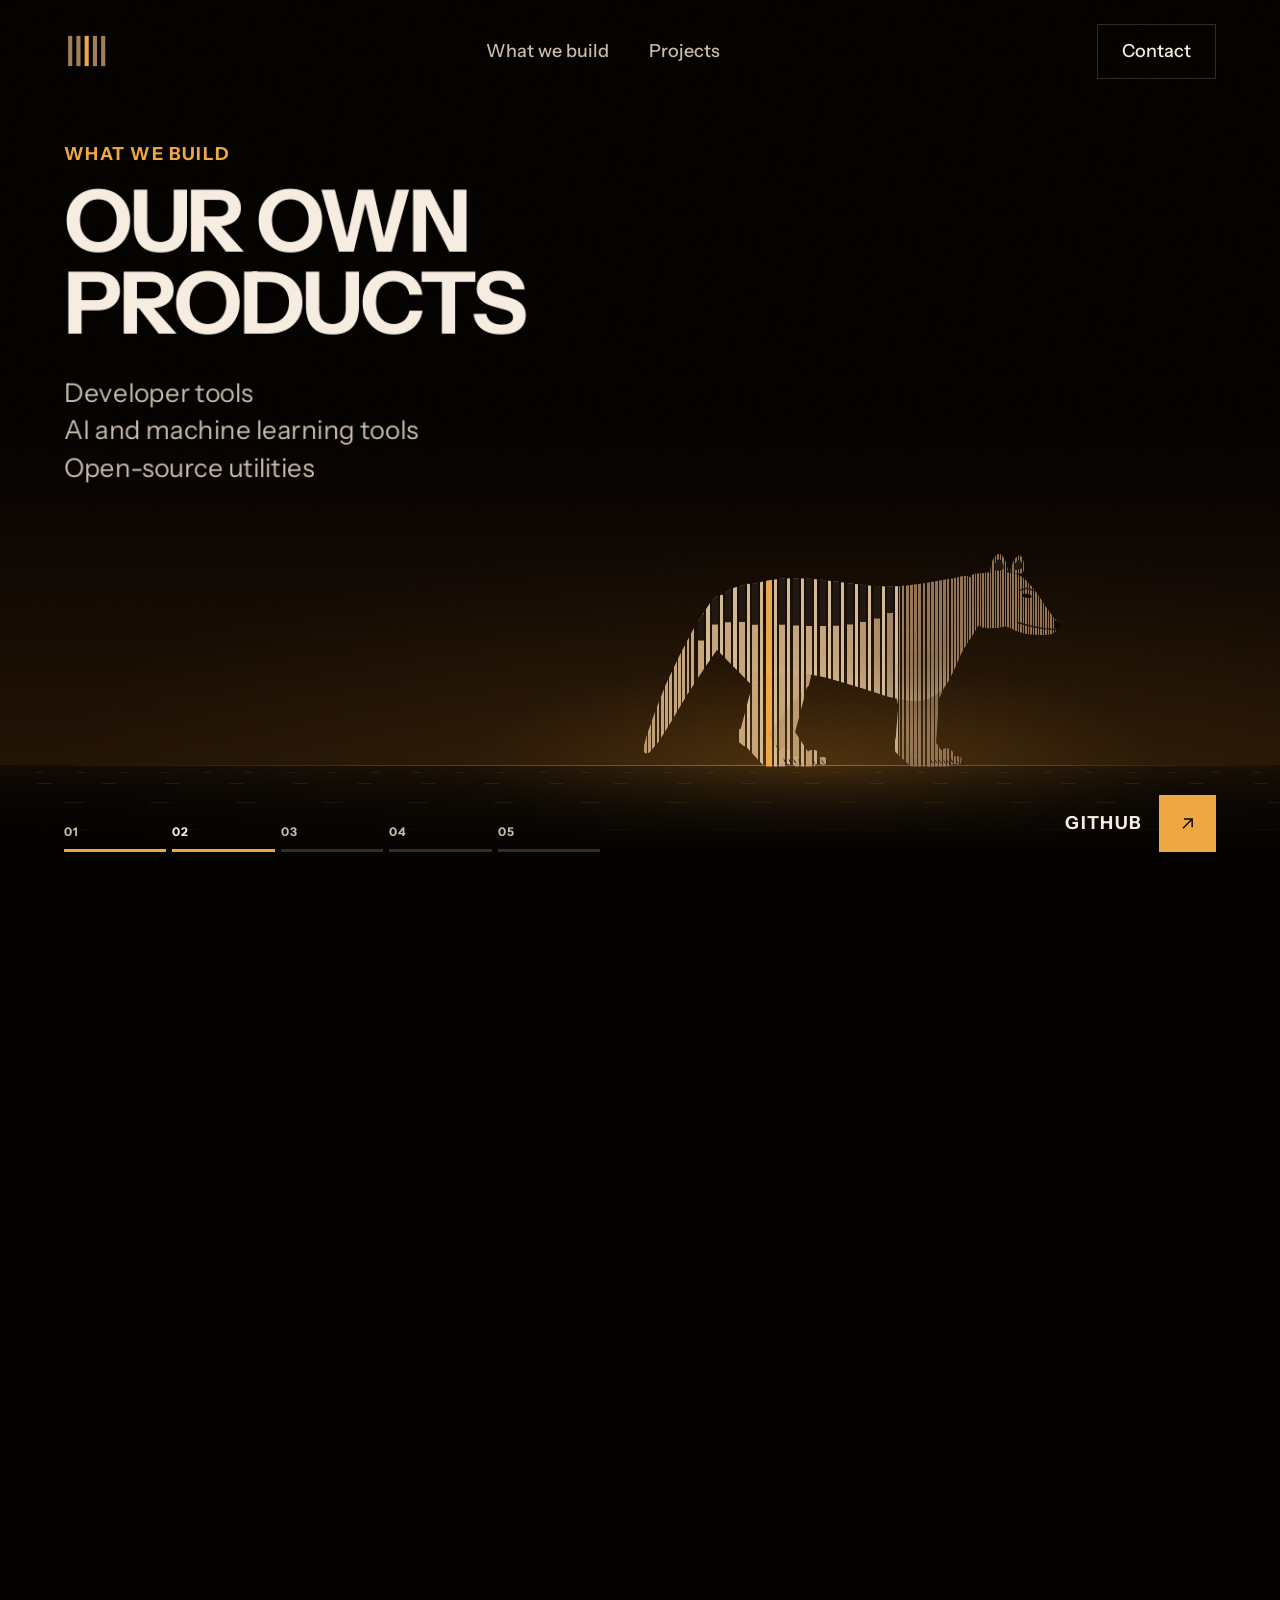
==== commit 42dfa999: "Fix far legs, crisp bars and foreleg shape Far legs used a 50 percent wash and sub-pixel gaps, so th" ====
--- a/index.html
+++ b/index.html
@@ -39,7 +39,7 @@
   <!-- thylacine:start -->
   <svg class="back" viewBox="-18 -84 194 90" aria-hidden="true">
     <line class="t-ground" x1="-18" y1="0.5" x2="176" y2="0.5"/>
-    <defs><linearGradient id="still-coat" gradientUnits="userSpaceOnUse" x1="-14" y1="0" x2="172" y2="0"><stop offset="0" style="stop-color: color-mix(in oklch, var(--fur-hi) 0%, var(--fur))"/><stop offset="0.05" style="stop-color: color-mix(in oklch, var(--fur-hi) 0%, var(--fur))"/><stop offset="0.11" style="stop-color: color-mix(in oklch, var(--fur-hi) 0%, var(--fur))"/><stop offset="0.16" style="stop-color: color-mix(in oklch, var(--fur-hi) 43%, var(--fur))"/><stop offset="0.22" style="stop-color: color-mix(in oklch, var(--fur-hi) 100%, var(--fur))"/><stop offset="0.27" style="stop-color: color-mix(in oklch, var(--fur-hi) 100%, var(--fur))"/><stop offset="0.32" style="stop-color: color-mix(in oklch, var(--fur-hi) 100%, var(--fur))"/><stop offset="0.38" style="stop-color: color-mix(in oklch, var(--fur-hi) 100%, var(--fur))"/><stop offset="0.43" style="stop-color: color-mix(in oklch, var(--fur-hi) 100%, var(--fur))"/><stop offset="0.48" style="stop-color: color-mix(in oklch, var(--fur-hi) 100%, var(--fur))"/><stop offset="0.54" style="stop-color: color-mix(in oklch, var(--fur-hi) 100%, var(--fur))"/><stop offset="0.59" style="stop-color: color-mix(in oklch, var(--fur-hi) 62%, var(--fur))"/><stop offset="0.65" style="stop-color: color-mix(in oklch, var(--fur-hi) 23%, var(--fur))"/><stop offset="0.7" style="stop-color: color-mix(in oklch, var(--fur-hi) 0%, var(--fur))"/><stop offset="0.75" style="stop-color: color-mix(in oklch, var(--fur-hi) 0%, var(--fur))"/><stop offset="0.81" style="stop-color: color-mix(in oklch, var(--fur-hi) 0%, var(--fur))"/><stop offset="0.86" style="stop-color: color-mix(in oklch, var(--fur-hi) 0%, var(--fur))"/><stop offset="0.91" style="stop-color: color-mix(in oklch, var(--fur-hi) 0%, var(--fur))"/><stop offset="0.97" style="stop-color: color-mix(in oklch, var(--fur-hi) 0%, var(--fur))"/></linearGradient><linearGradient id="still-belly" gradientUnits="userSpaceOnUse" x1="0" y1="-36" x2="0" y2="-22"><stop offset="0" class="t-s-clear"/><stop offset="1" class="t-s-belly"/></linearGradient><clipPath id="still-cfar"><path d="M144 -65.3L143.81 -66.05L144.06 -67.05L144.4 -68L144.73 -68.82L145.15 -69.59L145.6 -70.2L146.09 -70.67L146.62 -70.98L147.1 -71L147.53 -70.62L147.91 -69.95L148.2 -69.2L148.4 -68.39L148.52 -67.51L148.5 -66.7L148.39 -65.97L148.14 -65.31L147.6 -64.9L146.45 -64.79L145 -64.91ZM106.69 -43.64L108.03 -47.08L110.58 -49.74L113.95 -51.23L117.64 -51.31L121.08 -49.97L123.74 -47.42L125.23 -44.05L125.31 -40.36L119.35 -22.63L118.41 -20.2L116.61 -18.33L114.23 -17.28L111.64 -17.22L109.21 -18.16L107.34 -19.96L106.29 -22.34L106.23 -24.94ZM106.19 -24.64L107.02 -27.1L108.73 -29.06L111.06 -30.21L113.65 -30.39L116.11 -29.55L118.07 -27.84L119.22 -25.52L119.4 -22.92L114.49 -4.06L113.97 -2.49L112.88 -1.25L111.4 -0.52L109.76 -0.41L108.19 -0.93L106.95 -2.02L106.22 -3.5L106.11 -5.14ZM107.18 -1.75L106.32 -3.16L106.07 -4.79L106.47 -6.39L107.45 -7.72L108.86 -8.58L110.49 -8.83L112.09 -8.43L113.42 -7.45L116.89 -2.18L117.55 -1.1L117.74 0.15L117.43 1.37L116.68 2.39L115.6 3.05L114.35 3.24L113.13 2.93L112.11 2.18ZM116.49 -2.46L116.16 -1.23L115.26 -0.33L114.03 0L112.8 -0.33L111.9 -1.23L111.58 -2.46L111.9 -3.69L112.8 -4.58L114.03 -4.91L115.26 -4.58L116.16 -3.69ZM119.18 -2.81L118.87 -1.64L118.01 -0.78L116.84 -0.47L115.67 -0.78L114.81 -1.64L114.5 -2.81L114.81 -3.98L115.67 -4.83L116.84 -5.15L118.01 -4.83L118.87 -3.98ZM121.58 -1.4L121.32 -0.61L120.65 -0.12L119.82 -0.12L119.14 -0.61L118.89 -1.4L119.14 -2.19L119.82 -2.68L120.65 -2.68L121.32 -2.19ZM120.12 -1.46L119.85 -0.64L119.15 -0.13L118.28 -0.13L117.58 -0.64L117.31 -1.46L117.58 -2.29L118.28 -2.8L119.15 -2.8L119.85 -2.29ZM118.65 -1.52L118.37 -0.66L117.64 -0.13L116.74 -0.13L116.01 -0.66L115.73 -1.52L116.01 -2.38L116.74 -2.91L117.64 -2.91L118.37 -2.38ZM117.13 -1.58L116.85 -0.72L116.12 -0.19L115.22 -0.19L114.49 -0.72L114.21 -1.58L114.49 -2.44L115.22 -2.97L116.12 -2.97L116.85 -2.44ZM45.67 -39.02L43.41 -43.58L43.06 -48.66L44.68 -53.49L48.02 -57.33L52.58 -59.59L57.66 -59.94L62.49 -58.32L66.33 -54.98L74.33 -35.64L75.65 -33L75.85 -30.06L74.91 -27.26L72.98 -25.04L70.33 -23.72L67.39 -23.52L64.6 -24.46L62.37 -26.39ZM60.82 -31.69L61.65 -34.52L63.51 -36.82L66.1 -38.23L69.03 -38.55L71.86 -37.71L74.16 -35.86L75.57 -33.27L75.88 -30.34L70.53 -10.04L70.09 -8.52L69.1 -7.29L67.71 -6.53L66.14 -6.37L64.62 -6.81L63.39 -7.8L62.63 -9.19L62.47 -10.76ZM63.29 -7.93L62.59 -9.35L62.48 -10.92L62.99 -12.42L64.03 -13.61L65.45 -14.31L67.02 -14.42L68.52 -13.91L69.71 -12.87L76.93 -1.87L77.45 -0.8L77.53 0.4L77.15 1.53L76.37 2.43L75.3 2.95L74.1 3.03L72.97 2.65L72.07 1.87ZM67.94 -9.8L67.32 -7.9L65.7 -6.72L63.7 -6.72L62.08 -7.9L61.46 -9.8L62.08 -11.7L63.7 -12.88L65.7 -12.88L67.32 -11.7ZM76.19 -30.02L75.52 -27.05L73.62 -24.67L70.87 -23.35L67.83 -23.35L65.09 -24.67L63.19 -27.05L62.51 -30.02L63.19 -32.98L65.09 -35.36L67.83 -36.69L70.87 -36.69L73.62 -35.36L75.52 -32.98ZM76.52 -2.49L76.19 -1.25L75.27 -0.33L74.02 0L72.78 -0.33L71.86 -1.25L71.53 -2.49L71.86 -3.74L72.78 -4.66L74.02 -4.99L75.27 -4.66L76.19 -3.74ZM79.25 -2.85L78.93 -1.66L78.06 -0.79L76.88 -0.48L75.69 -0.79L74.82 -1.66L74.5 -2.85L74.82 -4.04L75.69 -4.91L76.88 -5.23L78.06 -4.91L78.93 -4.04ZM81.69 -1.43L81.43 -0.62L80.74 -0.13L79.9 -0.13L79.22 -0.62L78.95 -1.43L79.22 -2.23L79.9 -2.72L80.74 -2.72L81.43 -2.23ZM80.2 -1.49L79.93 -0.65L79.22 -0.13L78.34 -0.13L77.62 -0.65L77.35 -1.49L77.62 -2.32L78.34 -2.84L79.22 -2.84L79.93 -2.32ZM78.72 -1.54L78.43 -0.67L77.69 -0.13L76.77 -0.13L76.03 -0.67L75.75 -1.54L76.03 -2.42L76.77 -2.96L77.69 -2.96L78.43 -2.42ZM77.17 -1.6L76.89 -0.73L76.15 -0.19L75.23 -0.19L74.49 -0.73L74.2 -1.6L74.49 -2.48L75.23 -3.02L76.15 -3.02L76.89 -2.48Z"/></clipPath><clipPath id="still-ccoat"><path d="M42.26 -55.34L43.9 -56.9L46.01 -57.72L48.28 -57.66L50.34 -56.74L51.9 -55.1L52.72 -52.99L52.66 -50.72L51.74 -48.66L45.33 -40.44L43.83 -39.02L41.9 -38.28L39.83 -38.33L37.94 -39.17L36.52 -40.67L35.78 -42.6L35.83 -44.67L36.67 -46.56ZM36.46 -46.23L37.84 -47.76L39.71 -48.64L41.78 -48.74L43.73 -48.04L45.26 -46.66L46.14 -44.79L46.24 -42.72L45.54 -40.77L39.63 -32.08L38.4 -30.72L36.74 -29.94L34.91 -29.85L33.18 -30.47L31.82 -31.7L31.04 -33.36L30.95 -35.19L31.57 -36.92ZM31.49 -36.78L32.68 -38.18L34.31 -39.02L36.14 -39.17L37.88 -38.61L39.28 -37.42L40.12 -35.79L40.27 -33.96L39.71 -32.22L34.1 -23.56L33.09 -22.37L31.7 -21.65L30.14 -21.53L28.66 -22L27.47 -23.01L26.75 -24.4L26.63 -25.96L27.1 -27.44ZM27.01 -27.26L27.95 -28.5L29.3 -29.28L30.85 -29.49L32.36 -29.09L33.6 -28.15L34.38 -26.8L34.59 -25.25L34.19 -23.74L29.07 -15.09L28.32 -14.1L27.24 -13.47L26 -13.31L24.79 -13.63L23.8 -14.38L23.17 -15.46L23.01 -16.7L23.33 -17.91ZM23.32 -17.88L24.06 -18.88L25.14 -19.52L26.38 -19.7L27.58 -19.38L28.58 -18.64L29.22 -17.56L29.4 -16.32L29.08 -15.12L24.67 -8L24.13 -7.29L23.36 -6.83L22.47 -6.7L21.6 -6.93L20.89 -7.47L20.43 -8.24L20.3 -9.13L20.53 -10ZM20.56 -10.07L21.13 -10.77L21.92 -11.2L22.81 -11.29L23.67 -11.04L24.37 -10.47L24.8 -9.68L24.89 -8.79L24.64 -7.93L21.75 -4.59L21.43 -4.2L20.99 -3.96L20.48 -3.91L19.99 -4.05L19.6 -4.37L19.36 -4.81L19.31 -5.32L19.45 -5.81ZM43 -52L43.51 -53.03L44.22 -54L45.06 -54.91L46.01 -55.78L47 -56.6L48.06 -57.38L49.21 -58.1L50.43 -58.78L51.7 -59.42L53 -60L54.32 -60.54L55.68 -61.02L57.08 -61.46L58.52 -61.86L60 -62.2L61.52 -62.5L63.08 -62.74L64.68 -62.94L66.32 -63.1L68 -63.2L69.74 -63.25L71.53 -63.24L73.35 -63.2L75.18 -63.11L77 -63L78.8 -62.85L80.6 -62.66L82.4 -62.45L84.2 -62.22L86 -62L87.82 -61.78L89.65 -61.53L91.47 -61.29L93.26 -61.08L95 -60.9L96.68 -60.76L98.32 -60.65L99.92 -60.56L101.48 -60.51L103 -60.5L104.46 -60.53L105.87 -60.61L107.25 -60.72L108.62 -60.85L110 -61L111.4 -61.16L112.8 -61.35L114.2 -61.56L115.6 -61.78L117 -62L118.42 -62.24L119.85 -62.49L121.27 -62.75L122.66 -63L124 -63.2L125.3 -63.46L126.57 -63.79L127.79 -64.05L128.94 -64.1L130 -63.8L130.98 -63.07L131.91 -62L132.74 -60.71L133.45 -59.34L134 -58L134.4 -56.66L134.66 -55.24L134.78 -53.79L134.76 -52.36L134.6 -51L134.25 -49.74L133.71 -48.55L133.04 -47.38L132.32 -46.21L131.6 -45L130.85 -43.75L130.02 -42.48L129.18 -41.19L128.35 -39.9L127.6 -38.6L126.94 -37.28L126.34 -35.93L125.77 -34.58L125.2 -33.26L124.6 -32L124.01 -30.79L123.44 -29.61L122.85 -28.48L122.18 -27.4L121.4 -26.4L120.47 -25.44L119.43 -24.52L118.31 -23.68L117.15 -22.96L116 -22.4L114.85 -22.03L113.69 -21.83L112.5 -21.75L111.27 -21.75L110 -21.8L108.66 -21.91L107.27 -22.1L105.85 -22.36L104.42 -22.67L103 -23L101.6 -23.38L100.2 -23.81L98.8 -24.27L97.4 -24.74L96 -25.2L94.6 -25.64L93.2 -26.09L91.8 -26.53L90.4 -26.97L89 -27.4L87.58 -27.83L86.15 -28.25L84.73 -28.67L83.34 -29.05L82 -29.4L80.74 -29.7L79.53 -29.98L78.35 -30.22L77.18 -30.42L76 -30.6L74.8 -30.74L73.6 -30.86L72.4 -30.94L71.2 -30.98L70 -31L68.8 -30.95L67.6 -30.83L66.4 -30.7L65.2 -30.6L64 -30.6L62.82 -30.68L61.65 -30.8L60.47 -30.99L59.26 -31.25L58 -31.6L56.63 -32.04L55.18 -32.57L53.7 -33.17L52.29 -33.85L51 -34.6L49.84 -35.42L48.76 -36.3L47.76 -37.26L46.84 -38.3L46 -39.4L45.22 -40.61L44.51 -41.94L43.89 -43.32L43.38 -44.69L43 -46L42.74 -47.26L42.59 -48.51L42.57 -49.73L42.7 -50.9ZM43.15 -40.27L41.56 -45.7L42.16 -51.33L44.87 -56.29L49.27 -59.85L54.7 -61.44L60.33 -60.84L65.29 -58.13L68.85 -53.73L72.81 -33L73.73 -29.86L73.39 -26.6L71.82 -23.72L69.26 -21.66L66.12 -20.74L62.86 -21.09L59.98 -22.66L57.93 -25.21ZM57.78 -32.7L59.73 -35.33L62.55 -37.02L65.79 -37.49L68.97 -36.69L71.6 -34.74L73.28 -31.93L73.76 -28.68L72.96 -25.51L60.57 -8.47L59.52 -7.06L58.01 -6.16L56.27 -5.91L54.57 -6.33L53.16 -7.38L52.26 -8.89L52.01 -10.63L52.43 -12.33ZM52.93 -7.66L52.15 -9.23L52.04 -10.98L52.6 -12.65L53.76 -13.97L55.33 -14.75L57.08 -14.86L58.75 -14.3L60.07 -13.14L67.19 -2.07L67.78 -0.88L67.87 0.44L67.45 1.7L66.57 2.69L65.38 3.28L64.06 3.37L62.8 2.95L61.81 2.07ZM58.3 -9.8L57.61 -7.68L55.81 -6.38L53.59 -6.38L51.79 -7.68L51.1 -9.8L51.79 -11.92L53.59 -13.22L55.81 -13.22L57.61 -11.92ZM73.97 -28.1L73.22 -24.81L71.11 -22.16L68.06 -20.69L64.68 -20.69L61.63 -22.16L59.52 -24.81L58.77 -28.1L59.52 -31.4L61.63 -34.05L64.68 -35.51L68.06 -35.51L71.11 -34.05L73.22 -31.4ZM66.74 -2.77L66.37 -1.39L65.36 -0.37L63.97 0L62.59 -0.37L61.57 -1.39L61.2 -2.77L61.57 -4.16L62.59 -5.17L63.97 -5.54L65.36 -5.17L66.37 -4.16ZM69.78 -3.17L69.43 -1.85L68.46 -0.88L67.14 -0.53L65.82 -0.88L64.85 -1.85L64.5 -3.17L64.85 -4.49L65.82 -5.45L67.14 -5.81L68.46 -5.45L69.43 -4.49ZM72.49 -1.58L72.2 -0.69L71.44 -0.14L70.5 -0.14L69.74 -0.69L69.45 -1.58L69.74 -2.48L70.5 -3.03L71.44 -3.03L72.2 -2.48ZM70.84 -1.65L70.53 -0.72L69.74 -0.14L68.76 -0.14L67.97 -0.72L67.67 -1.65L67.97 -2.58L68.76 -3.16L69.74 -3.16L70.53 -2.58ZM69.19 -1.72L68.87 -0.75L68.05 -0.15L67.03 -0.15L66.2 -0.75L65.89 -1.72L66.2 -2.69L67.03 -3.29L68.05 -3.29L68.87 -2.69ZM67.47 -1.78L67.15 -0.81L66.33 -0.21L65.31 -0.21L64.49 -0.81L64.17 -1.78L64.49 -2.75L65.31 -3.35L66.33 -3.35L67.15 -2.75ZM105.51 -42.44L106.48 -46.42L108.89 -49.73L112.39 -51.86L116.44 -52.49L120.42 -51.52L123.73 -49.11L125.86 -45.61L126.49 -41.56L122.62 -23.21L121.94 -20.4L120.24 -18.07L117.77 -16.57L114.92 -16.12L112.11 -16.8L109.78 -18.51L108.28 -20.97L107.83 -23.83ZM107.83 -23.49L108.38 -26.32L109.97 -28.73L112.37 -30.34L115.2 -30.92L118.03 -30.36L120.44 -28.77L122.05 -26.37L122.63 -23.55L120 -4.62L119.65 -2.82L118.64 -1.29L117.12 -0.26L115.32 0.1L113.52 -0.25L111.99 -1.26L110.96 -2.78L110.6 -4.58ZM111.83 -1.43L110.88 -3L110.6 -4.81L111.04 -6.59L112.13 -8.07L113.7 -9.02L115.51 -9.3L117.29 -8.86L118.77 -7.77L122.16 -2.43L122.89 -1.23L123.1 0.16L122.76 1.53L121.93 2.66L120.73 3.39L119.34 3.6L117.97 3.26L116.84 2.43ZM121.71 -2.73L121.34 -1.37L120.34 -0.37L118.98 0L117.62 -0.37L116.62 -1.37L116.25 -2.73L116.62 -4.1L117.62 -5.09L118.98 -5.46L120.34 -5.09L121.34 -4.1ZM124.7 -3.12L124.35 -1.82L123.4 -0.87L122.1 -0.52L120.8 -0.87L119.85 -1.82L119.5 -3.12L119.85 -4.42L120.8 -5.37L122.1 -5.72L123.4 -5.37L124.35 -4.42ZM127.37 -1.56L127.08 -0.68L126.33 -0.14L125.41 -0.14L124.66 -0.68L124.38 -1.56L124.66 -2.44L125.41 -2.98L126.33 -2.98L127.08 -2.44ZM125.74 -1.63L125.44 -0.71L124.66 -0.14L123.7 -0.14L122.92 -0.71L122.62 -1.62L122.92 -2.54L123.7 -3.11L124.66 -3.11L125.44 -2.54ZM124.11 -1.69L123.8 -0.73L122.99 -0.14L121.99 -0.14L121.18 -0.73L120.86 -1.69L121.18 -2.65L121.99 -3.24L122.99 -3.24L123.8 -2.65ZM122.42 -1.76L122.11 -0.8L121.3 -0.21L120.3 -0.21L119.49 -0.8L119.17 -1.75L119.49 -2.71L120.3 -3.3L121.3 -3.3L122.11 -2.71ZM130.6 -64.2L131.34 -64.75L132.32 -64.92L133.39 -64.94L134.4 -65L135.27 -65.14L136.09 -65.26L136.97 -65.35L138 -65.4L139.27 -65.42L140.72 -65.41L142.18 -65.35L143.5 -65.2L144.65 -64.96L145.72 -64.65L146.7 -64.26L147.6 -63.8L148.39 -63.26L149.08 -62.64L149.73 -61.95L150.4 -61.2L151.09 -60.4L151.78 -59.54L152.47 -58.61L153.2 -57.6L153.99 -56.45L154.82 -55.18L155.65 -53.92L156.4 -52.8L157.08 -51.84L157.71 -50.97L158.29 -50.21L158.8 -49.6L159.25 -49.19L159.63 -48.96L159.95 -48.77L160.2 -48.5L160.39 -48.1L160.51 -47.64L160.55 -47.18L160.5 -46.8L160.4 -46.49L160.24 -46.22L159.94 -46.02L159.4 -45.9L158.53 -45.88L157.41 -45.94L156.18 -46.05L155 -46.2L153.87 -46.38L152.72 -46.6L151.59 -46.85L150.5 -47.1L149.42 -47.4L148.34 -47.73L147.34 -48.03L146.5 -48.2L145.91 -48.22L145.5 -48.13L145.12 -47.98L144.6 -47.8L143.9 -47.58L143.09 -47.3L142.24 -47.02L141.4 -46.8L140.57 -46.64L139.72 -46.52L138.87 -46.44L138 -46.4L137.1 -46.36L136.18 -46.34L135.26 -46.4L134.4 -46.6L133.57 -46.95L132.76 -47.43L132.02 -48.03L131.4 -48.8L130.91 -49.77L130.53 -50.91L130.23 -52.15L130 -53.4L129.84 -54.65L129.76 -55.94L129.75 -57.26L129.8 -58.6L129.86 -60.08L129.95 -61.68L130.17 -63.13ZM137.4 -65L136.96 -65.72L137.07 -66.78L137.3 -67.8L137.5 -68.67L137.8 -69.49L138.2 -70.2L138.71 -70.84L139.31 -71.37L139.9 -71.6L140.46 -71.41L141.01 -70.91L141.5 -70.3L141.91 -69.59L142.26 -68.76L142.5 -67.9L142.76 -66.96L142.91 -66L142.5 -65.3L140.99 -64.91L138.92 -64.79Z"/></clipPath><clipPath id="still-cbody"><path d="M43 -52L43.51 -53.03L44.22 -54L45.06 -54.91L46.01 -55.78L47 -56.6L48.06 -57.38L49.21 -58.1L50.43 -58.78L51.7 -59.42L53 -60L54.32 -60.54L55.68 -61.02L57.08 -61.46L58.52 -61.86L60 -62.2L61.52 -62.5L63.08 -62.74L64.68 -62.94L66.32 -63.1L68 -63.2L69.74 -63.25L71.53 -63.24L73.35 -63.2L75.18 -63.11L77 -63L78.8 -62.85L80.6 -62.66L82.4 -62.45L84.2 -62.22L86 -62L87.82 -61.78L89.65 -61.53L91.47 -61.29L93.26 -61.08L95 -60.9L96.68 -60.76L98.32 -60.65L99.92 -60.56L101.48 -60.51L103 -60.5L104.46 -60.53L105.87 -60.61L107.25 -60.72L108.62 -60.85L110 -61L111.4 -61.16L112.8 -61.35L114.2 -61.56L115.6 -61.78L117 -62L118.42 -62.24L119.85 -62.49L121.27 -62.75L122.66 -63L124 -63.2L125.3 -63.46L126.57 -63.79L127.79 -64.05L128.94 -64.1L130 -63.8L130.98 -63.07L131.91 -62L132.74 -60.71L133.45 -59.34L134 -58L134.4 -56.66L134.66 -55.24L134.78 -53.79L134.76 -52.36L134.6 -51L134.25 -49.74L133.71 -48.55L133.04 -47.38L132.32 -46.21L131.6 -45L130.85 -43.75L130.02 -42.48L129.18 -41.19L128.35 -39.9L127.6 -38.6L126.94 -37.28L126.34 -35.93L125.77 -34.58L125.2 -33.26L124.6 -32L124.01 -30.79L123.44 -29.61L122.85 -28.48L122.18 -27.4L121.4 -26.4L120.47 -25.44L119.43 -24.52L118.31 -23.68L117.15 -22.96L116 -22.4L114.85 -22.03L113.69 -21.83L112.5 -21.75L111.27 -21.75L110 -21.8L108.66 -21.91L107.27 -22.1L105.85 -22.36L104.42 -22.67L103 -23L101.6 -23.38L100.2 -23.81L98.8 -24.27L97.4 -24.74L96 -25.2L94.6 -25.64L93.2 -26.09L91.8 -26.53L90.4 -26.97L89 -27.4L87.58 -27.83L86.15 -28.25L84.73 -28.67L83.34 -29.05L82 -29.4L80.74 -29.7L79.53 -29.98L78.35 -30.22L77.18 -30.42L76 -30.6L74.8 -30.74L73.6 -30.86L72.4 -30.94L71.2 -30.98L70 -31L68.8 -30.95L67.6 -30.83L66.4 -30.7L65.2 -30.6L64 -30.6L62.82 -30.68L61.65 -30.8L60.47 -30.99L59.26 -31.25L58 -31.6L56.63 -32.04L55.18 -32.57L53.7 -33.17L52.29 -33.85L51 -34.6L49.84 -35.42L48.76 -36.3L47.76 -37.26L46.84 -38.3L46 -39.4L45.22 -40.61L44.51 -41.94L43.89 -43.32L43.38 -44.69L43 -46L42.74 -47.26L42.59 -48.51L42.57 -49.73L42.7 -50.9Z"/></clipPath><clipPath id="still-cjaw"><path d="M146.5 -48.2L147.52 -47.93L148.5 -47.64L149.48 -47.36L150.5 -47.1L151.61 -46.85L152.76 -46.61L153.91 -46.39L155 -46.2L156.09 -46.08L157.18 -46L158.13 -45.92L158.8 -45.8L159.12 -45.61L159.19 -45.37L159.06 -45.13L158.8 -44.9L158.44 -44.67L157.94 -44.44L157.27 -44.23L156.4 -44.1L155.23 -44.05L153.8 -44.05L152.32 -44.1L151 -44.2L149.89 -44.34L148.88 -44.52L147.93 -44.74L147 -45L146.08 -45.31L145.2 -45.67L144.37 -46.05L143.6 -46.4L142.85 -46.7L142.14 -46.99L141.55 -47.28L141.2 -47.6L141.09 -48.03L141.17 -48.54L141.46 -48.97L142 -49.2L142.88 -49.14L144.05 -48.87L145.32 -48.52Z"/></clipPath></defs><g clip-path="url(#still-cfar)"><path fill="url(#still-coat)" d="M-13.75 -84h0.96v84h-0.96ZM-12.3 -84h0.96v84h-0.96ZM-10.86 -84h0.96v84h-0.96ZM-9.41 -84h0.96v84h-0.96ZM-7.96 -84h0.96v84h-0.96ZM-6.51 -84h0.96v84h-0.96ZM-5.06 -84h0.96v84h-0.96ZM-3.61 -84h0.96v84h-0.96ZM-2.16 -84h0.96v84h-0.96ZM-0.71 -84h0.96v84h-0.96ZM0.74 -84h0.96v84h-0.96ZM2.19 -84h0.96v84h-0.96ZM3.63 -84h0.96v84h-0.96ZM5.08 -84h0.96v84h-0.96ZM6.53 -84h0.96v84h-0.96ZM7.98 -84h0.96v84h-0.96ZM9.43 -84h0.96v84h-0.96ZM10.88 -84h0.96v84h-0.96ZM12.33 -84h0.96v84h-0.96ZM13.78 -84h0.96v84h-0.96ZM15.23 -84h0.96v84h-0.96ZM16.67 -84h0.96v84h-0.96ZM18.12 -84h0.96v84h-0.96ZM19.57 -84h0.96v84h-0.96ZM21.02 -84h0.96v84h-0.96ZM22.47 -84h0.96v84h-0.96ZM23.92 -84h0.96v84h-0.96ZM25.37 -84h0.96v84h-0.96ZM26.82 -84h0.96v84h-0.96ZM28.27 -84h0.96v84h-0.96ZM29.72 -84h0.96v84h-0.96ZM31.16 -84h0.96v84h-0.96ZM32.61 -84h0.96v84h-0.96ZM34.06 -84h0.96v84h-0.96ZM35.51 -84h0.96v84h-0.96ZM37.99 -84h2.01v84h-2.01ZM40.74 -84h1.1v84h-1.1ZM42.57 -84h2.01v84h-2.01ZM45.31 -84h1.1v84h-1.1ZM47.14 -84h2.01v84h-2.01ZM49.88 -84h1.1v84h-1.1ZM51.71 -84h2.01v84h-2.01ZM54.45 -84h1.1v84h-1.1ZM56.28 -84h2.01v84h-2.01ZM59.02 -84h1.1v84h-1.1ZM60.85 -84h2.01v84h-2.01ZM63.59 -84h1.1v84h-1.1ZM65.42 -84h2.01v84h-2.01ZM68.17 -84h1.1v84h-1.1ZM69.99 -84h2.01v84h-2.01ZM72.74 -84h1.1v84h-1.1ZM74.57 -84h2.01v84h-2.01ZM77.31 -84h1.1v84h-1.1ZM79.14 -84h2.01v84h-2.01ZM81.88 -84h1.1v84h-1.1ZM83.71 -84h2.01v84h-2.01ZM86.45 -84h1.1v84h-1.1ZM88.28 -84h2.01v84h-2.01ZM91.02 -84h1.1v84h-1.1ZM92.85 -84h2.01v84h-2.01ZM95.59 -84h1.1v84h-1.1ZM97.42 -84h2.01v84h-2.01ZM100.17 -84h1.1v84h-1.1ZM101.99 -84h2.01v84h-2.01ZM104.74 -84h1.1v84h-1.1ZM105.53 -84h0.94v84h-0.94ZM106.95 -84h0.94v84h-0.94ZM108.37 -84h0.94v84h-0.94ZM109.79 -84h0.94v84h-0.94ZM111.2 -84h0.94v84h-0.94ZM112.62 -84h0.94v84h-0.94ZM114.04 -84h0.94v84h-0.94ZM115.46 -84h0.94v84h-0.94ZM116.88 -84h0.94v84h-0.94ZM118.31 -84h0.92v84h-0.92ZM119.69 -84h0.88v84h-0.88ZM121.01 -84h0.84v84h-0.84ZM122.28 -84h0.81v84h-0.81ZM123.5 -84h0.78v84h-0.78ZM124.68 -84h0.75v84h-0.75ZM125.8 -84h0.72v84h-0.72ZM126.88 -84h0.69v84h-0.69ZM127.92 -84h0.66v84h-0.66ZM128.92 -84h0.64v84h-0.64ZM129.87 -84h0.61v84h-0.61ZM130.79 -84h0.59v84h-0.59ZM131.67 -84h0.56v84h-0.56ZM132.53 -84h0.56v84h-0.56ZM133.38 -84h0.56v84h-0.56ZM134.23 -84h0.56v84h-0.56ZM135.08 -84h0.56v84h-0.56ZM135.93 -84h0.56v84h-0.56ZM136.78 -84h0.56v84h-0.56ZM137.64 -84h0.56v84h-0.56ZM138.49 -84h0.56v84h-0.56ZM139.34 -84h0.56v84h-0.56ZM140.19 -84h0.56v84h-0.56ZM141.04 -84h0.56v84h-0.56ZM141.89 -84h0.56v84h-0.56ZM142.75 -84h0.56v84h-0.56ZM143.6 -84h0.56v84h-0.56ZM144.45 -84h0.56v84h-0.56ZM145.3 -84h0.56v84h-0.56ZM146.15 -84h0.56v84h-0.56ZM147 -84h0.56v84h-0.56ZM147.86 -84h0.56v84h-0.56ZM148.71 -84h0.56v84h-0.56ZM149.56 -84h0.56v84h-0.56ZM150.41 -84h0.56v84h-0.56ZM151.26 -84h0.56v84h-0.56ZM152.11 -84h0.56v84h-0.56ZM152.97 -84h0.56v84h-0.56ZM153.82 -84h0.56v84h-0.56ZM154.67 -84h0.56v84h-0.56ZM155.52 -84h0.56v84h-0.56ZM156.37 -84h0.56v84h-0.56ZM157.22 -84h0.56v84h-0.56ZM158.08 -84h0.56v84h-0.56ZM158.93 -84h0.56v84h-0.56ZM159.78 -84h0.56v84h-0.56ZM160.63 -84h0.56v84h-0.56ZM161.48 -84h0.56v84h-0.56ZM162.33 -84h0.56v84h-0.56ZM163.19 -84h0.56v84h-0.56ZM164.04 -84h0.56v84h-0.56ZM164.89 -84h0.56v84h-0.56ZM165.74 -84h0.56v84h-0.56ZM166.59 -84h0.56v84h-0.56ZM167.44 -84h0.56v84h-0.56ZM168.3 -84h0.56v84h-0.56ZM169.15 -84h0.56v84h-0.56ZM170 -84h0.56v84h-0.56ZM170.85 -84h0.56v84h-0.56ZM171.7 -84h0.56v84h-0.56Z"/><path class="t-shade" opacity="0.5" d="M-13.75 -84h0.96v84h-0.96ZM-12.3 -84h0.96v84h-0.96ZM-10.86 -84h0.96v84h-0.96ZM-9.41 -84h0.96v84h-0.96ZM-7.96 -84h0.96v84h-0.96ZM-6.51 -84h0.96v84h-0.96ZM-5.06 -84h0.96v84h-0.96ZM-3.61 -84h0.96v84h-0.96ZM-2.16 -84h0.96v84h-0.96ZM-0.71 -84h0.96v84h-0.96ZM0.74 -84h0.96v84h-0.96ZM2.19 -84h0.96v84h-0.96ZM3.63 -84h0.96v84h-0.96ZM5.08 -84h0.96v84h-0.96ZM6.53 -84h0.96v84h-0.96ZM7.98 -84h0.96v84h-0.96ZM9.43 -84h0.96v84h-0.96ZM10.88 -84h0.96v84h-0.96ZM12.33 -84h0.96v84h-0.96ZM13.78 -84h0.96v84h-0.96ZM15.23 -84h0.96v84h-0.96ZM16.67 -84h0.96v84h-0.96ZM18.12 -84h0.96v84h-0.96ZM19.57 -84h0.96v84h-0.96ZM21.02 -84h0.96v84h-0.96ZM22.47 -84h0.96v84h-0.96ZM23.92 -84h0.96v84h-0.96ZM25.37 -84h0.96v84h-0.96ZM26.82 -84h0.96v84h-0.96ZM28.27 -84h0.96v84h-0.96ZM29.72 -84h0.96v84h-0.96ZM31.16 -84h0.96v84h-0.96ZM32.61 -84h0.96v84h-0.96ZM34.06 -84h0.96v84h-0.96ZM35.51 -84h0.96v84h-0.96ZM37.99 -84h2.01v84h-2.01ZM40.74 -84h1.1v84h-1.1ZM42.57 -84h2.01v84h-2.01ZM45.31 -84h1.1v84h-1.1ZM47.14 -84h2.01v84h-2.01ZM49.88 -84h1.1v84h-1.1ZM51.71 -84h2.01v84h-2.01ZM54.45 -84h1.1v84h-1.1ZM56.28 -84h2.01v84h-2.01ZM59.02 -84h1.1v84h-1.1ZM60.85 -84h2.01v84h-2.01ZM63.59 -84h1.1v84h-1.1ZM65.42 -84h2.01v84h-2.01ZM68.17 -84h1.1v84h-1.1ZM69.99 -84h2.01v84h-2.01ZM72.74 -84h1.1v84h-1.1ZM74.57 -84h2.01v84h-2.01ZM77.31 -84h1.1v84h-1.1ZM79.14 -84h2.01v84h-2.01ZM81.88 -84h1.1v84h-1.1ZM83.71 -84h2.01v84h-2.01ZM86.45 -84h1.1v84h-1.1ZM88.28 -84h2.01v84h-2.01ZM91.02 -84h1.1v84h-1.1ZM92.85 -84h2.01v84h-2.01ZM95.59 -84h1.1v84h-1.1ZM97.42 -84h2.01v84h-2.01ZM100.17 -84h1.1v84h-1.1ZM101.99 -84h2.01v84h-2.01ZM104.74 -84h1.1v84h-1.1ZM105.53 -84h0.94v84h-0.94ZM106.95 -84h0.94v84h-0.94ZM108.37 -84h0.94v84h-0.94ZM109.79 -84h0.94v84h-0.94ZM111.2 -84h0.94v84h-0.94ZM112.62 -84h0.94v84h-0.94ZM114.04 -84h0.94v84h-0.94ZM115.46 -84h0.94v84h-0.94ZM116.88 -84h0.94v84h-0.94ZM118.31 -84h0.92v84h-0.92ZM119.69 -84h0.88v84h-0.88ZM121.01 -84h0.84v84h-0.84ZM122.28 -84h0.81v84h-0.81ZM123.5 -84h0.78v84h-0.78ZM124.68 -84h0.75v84h-0.75ZM125.8 -84h0.72v84h-0.72ZM126.88 -84h0.69v84h-0.69ZM127.92 -84h0.66v84h-0.66ZM128.92 -84h0.64v84h-0.64ZM129.87 -84h0.61v84h-0.61ZM130.79 -84h0.59v84h-0.59ZM131.67 -84h0.56v84h-0.56ZM132.53 -84h0.56v84h-0.56ZM133.38 -84h0.56v84h-0.56ZM134.23 -84h0.56v84h-0.56ZM135.08 -84h0.56v84h-0.56ZM135.93 -84h0.56v84h-0.56ZM136.78 -84h0.56v84h-0.56ZM137.64 -84h0.56v84h-0.56ZM138.49 -84h0.56v84h-0.56ZM139.34 -84h0.56v84h-0.56ZM140.19 -84h0.56v84h-0.56ZM141.04 -84h0.56v84h-0.56ZM141.89 -84h0.56v84h-0.56ZM142.75 -84h0.56v84h-0.56ZM143.6 -84h0.56v84h-0.56ZM144.45 -84h0.56v84h-0.56ZM145.3 -84h0.56v84h-0.56ZM146.15 -84h0.56v84h-0.56ZM147 -84h0.56v84h-0.56ZM147.86 -84h0.56v84h-0.56ZM148.71 -84h0.56v84h-0.56ZM149.56 -84h0.56v84h-0.56ZM150.41 -84h0.56v84h-0.56ZM151.26 -84h0.56v84h-0.56ZM152.11 -84h0.56v84h-0.56ZM152.97 -84h0.56v84h-0.56ZM153.82 -84h0.56v84h-0.56ZM154.67 -84h0.56v84h-0.56ZM155.52 -84h0.56v84h-0.56ZM156.37 -84h0.56v84h-0.56ZM157.22 -84h0.56v84h-0.56ZM158.08 -84h0.56v84h-0.56ZM158.93 -84h0.56v84h-0.56ZM159.78 -84h0.56v84h-0.56ZM160.63 -84h0.56v84h-0.56ZM161.48 -84h0.56v84h-0.56ZM162.33 -84h0.56v84h-0.56ZM163.19 -84h0.56v84h-0.56ZM164.04 -84h0.56v84h-0.56ZM164.89 -84h0.56v84h-0.56ZM165.74 -84h0.56v84h-0.56ZM166.59 -84h0.56v84h-0.56ZM167.44 -84h0.56v84h-0.56ZM168.3 -84h0.56v84h-0.56ZM169.15 -84h0.56v84h-0.56ZM170 -84h0.56v84h-0.56ZM170.85 -84h0.56v84h-0.56ZM171.7 -84h0.56v84h-0.56Z"/></g><g transform="rotate(0 143.6 -49.4)"><path clip-path="url(#still-cjaw)" fill="url(#still-coat)" d="M-13.75 -84h0.96v84h-0.96ZM-12.3 -84h0.96v84h-0.96ZM-10.86 -84h0.96v84h-0.96ZM-9.41 -84h0.96v84h-0.96ZM-7.96 -84h0.96v84h-0.96ZM-6.51 -84h0.96v84h-0.96ZM-5.06 -84h0.96v84h-0.96ZM-3.61 -84h0.96v84h-0.96ZM-2.16 -84h0.96v84h-0.96ZM-0.71 -84h0.96v84h-0.96ZM0.74 -84h0.96v84h-0.96ZM2.19 -84h0.96v84h-0.96ZM3.63 -84h0.96v84h-0.96ZM5.08 -84h0.96v84h-0.96ZM6.53 -84h0.96v84h-0.96ZM7.98 -84h0.96v84h-0.96ZM9.43 -84h0.96v84h-0.96ZM10.88 -84h0.96v84h-0.96ZM12.33 -84h0.96v84h-0.96ZM13.78 -84h0.96v84h-0.96ZM15.23 -84h0.96v84h-0.96ZM16.67 -84h0.96v84h-0.96ZM18.12 -84h0.96v84h-0.96ZM19.57 -84h0.96v84h-0.96ZM21.02 -84h0.96v84h-0.96ZM22.47 -84h0.96v84h-0.96ZM23.92 -84h0.96v84h-0.96ZM25.37 -84h0.96v84h-0.96ZM26.82 -84h0.96v84h-0.96ZM28.27 -84h0.96v84h-0.96ZM29.72 -84h0.96v84h-0.96ZM31.16 -84h0.96v84h-0.96ZM32.61 -84h0.96v84h-0.96ZM34.06 -84h0.96v84h-0.96ZM35.51 -84h0.96v84h-0.96ZM37.99 -84h2.01v84h-2.01ZM42.57 -84h2.01v84h-2.01ZM47.14 -84h2.01v84h-2.01ZM51.71 -84h2.01v84h-2.01ZM56.28 -84h2.01v84h-2.01ZM65.42 -84h2.01v84h-2.01ZM69.99 -84h2.01v84h-2.01ZM74.57 -84h2.01v84h-2.01ZM79.14 -84h2.01v84h-2.01ZM83.71 -84h2.01v84h-2.01ZM88.28 -84h2.01v84h-2.01ZM92.85 -84h2.01v84h-2.01ZM97.42 -84h2.01v84h-2.01ZM101.99 -84h2.01v84h-2.01ZM105.53 -84h0.94v84h-0.94ZM106.95 -84h0.94v84h-0.94ZM108.37 -84h0.94v84h-0.94ZM109.79 -84h0.94v84h-0.94ZM111.2 -84h0.94v84h-0.94ZM112.62 -84h0.94v84h-0.94ZM114.04 -84h0.94v84h-0.94ZM115.46 -84h0.94v84h-0.94ZM116.88 -84h0.94v84h-0.94ZM118.31 -84h0.92v84h-0.92ZM119.69 -84h0.88v84h-0.88ZM121.01 -84h0.84v84h-0.84ZM122.28 -84h0.81v84h-0.81ZM123.5 -84h0.78v84h-0.78ZM124.68 -84h0.75v84h-0.75ZM125.8 -84h0.72v84h-0.72ZM126.88 -84h0.69v84h-0.69ZM127.92 -84h0.66v84h-0.66ZM128.92 -84h0.64v84h-0.64ZM129.87 -84h0.61v84h-0.61ZM130.79 -84h0.59v84h-0.59ZM131.67 -84h0.56v84h-0.56ZM132.53 -84h0.56v84h-0.56ZM133.38 -84h0.56v84h-0.56ZM134.23 -84h0.56v84h-0.56ZM135.08 -84h0.56v84h-0.56ZM135.93 -84h0.56v84h-0.56ZM136.78 -84h0.56v84h-0.56ZM137.64 -84h0.56v84h-0.56ZM138.49 -84h0.56v84h-0.56ZM139.34 -84h0.56v84h-0.56ZM140.19 -84h0.56v84h-0.56ZM141.04 -84h0.56v84h-0.56ZM141.89 -84h0.56v84h-0.56ZM142.75 -84h0.56v84h-0.56ZM143.6 -84h0.56v84h-0.56ZM144.45 -84h0.56v84h-0.56ZM145.3 -84h0.56v84h-0.56ZM146.15 -84h0.56v84h-0.56ZM147 -84h0.56v84h-0.56ZM147.86 -84h0.56v84h-0.56ZM148.71 -84h0.56v84h-0.56ZM149.56 -84h0.56v84h-0.56ZM150.41 -84h0.56v84h-0.56ZM151.26 -84h0.56v84h-0.56ZM152.11 -84h0.56v84h-0.56ZM152.97 -84h0.56v84h-0.56ZM153.82 -84h0.56v84h-0.56ZM154.67 -84h0.56v84h-0.56ZM155.52 -84h0.56v84h-0.56ZM156.37 -84h0.56v84h-0.56ZM157.22 -84h0.56v84h-0.56ZM158.08 -84h0.56v84h-0.56ZM158.93 -84h0.56v84h-0.56ZM159.78 -84h0.56v84h-0.56ZM160.63 -84h0.56v84h-0.56ZM161.48 -84h0.56v84h-0.56ZM162.33 -84h0.56v84h-0.56ZM163.19 -84h0.56v84h-0.56ZM164.04 -84h0.56v84h-0.56ZM164.89 -84h0.56v84h-0.56ZM165.74 -84h0.56v84h-0.56ZM166.59 -84h0.56v84h-0.56ZM167.44 -84h0.56v84h-0.56ZM168.3 -84h0.56v84h-0.56ZM169.15 -84h0.56v84h-0.56ZM170 -84h0.56v84h-0.56ZM170.85 -84h0.56v84h-0.56ZM171.7 -84h0.56v84h-0.56Z"/></g><g clip-path="url(#still-ccoat)"><path fill="url(#still-coat)" d="M-13.75 -84h0.96v84h-0.96ZM-12.3 -84h0.96v84h-0.96ZM-10.86 -84h0.96v84h-0.96ZM-9.41 -84h0.96v84h-0.96ZM-7.96 -84h0.96v84h-0.96ZM-6.51 -84h0.96v84h-0.96ZM-5.06 -84h0.96v84h-0.96ZM-3.61 -84h0.96v84h-0.96ZM-2.16 -84h0.96v84h-0.96ZM-0.71 -84h0.96v84h-0.96ZM0.74 -84h0.96v84h-0.96ZM2.19 -84h0.96v84h-0.96ZM3.63 -84h0.96v84h-0.96ZM5.08 -84h0.96v84h-0.96ZM6.53 -84h0.96v84h-0.96ZM7.98 -84h0.96v84h-0.96ZM9.43 -84h0.96v84h-0.96ZM10.88 -84h0.96v84h-0.96ZM12.33 -84h0.96v84h-0.96ZM13.78 -84h0.96v84h-0.96ZM15.23 -84h0.96v84h-0.96ZM16.67 -84h0.96v84h-0.96ZM18.12 -84h0.96v84h-0.96ZM19.57 -84h0.96v84h-0.96ZM21.02 -84h0.96v84h-0.96ZM22.47 -84h0.96v84h-0.96ZM23.92 -84h0.96v84h-0.96ZM25.37 -84h0.96v84h-0.96ZM26.82 -84h0.96v84h-0.96ZM28.27 -84h0.96v84h-0.96ZM29.72 -84h0.96v84h-0.96ZM31.16 -84h0.96v84h-0.96ZM32.61 -84h0.96v84h-0.96ZM34.06 -84h0.96v84h-0.96ZM35.51 -84h0.96v84h-0.96ZM37.99 -84h2.01v84h-2.01ZM42.57 -84h2.01v84h-2.01ZM47.14 -84h2.01v84h-2.01ZM51.71 -84h2.01v84h-2.01ZM56.28 -84h2.01v84h-2.01ZM65.42 -84h2.01v84h-2.01ZM69.99 -84h2.01v84h-2.01ZM74.57 -84h2.01v84h-2.01ZM79.14 -84h2.01v84h-2.01ZM83.71 -84h2.01v84h-2.01ZM88.28 -84h2.01v84h-2.01ZM92.85 -84h2.01v84h-2.01ZM97.42 -84h2.01v84h-2.01ZM101.99 -84h2.01v84h-2.01ZM105.53 -84h0.94v84h-0.94ZM106.95 -84h0.94v84h-0.94ZM108.37 -84h0.94v84h-0.94ZM109.79 -84h0.94v84h-0.94ZM111.2 -84h0.94v84h-0.94ZM112.62 -84h0.94v84h-0.94ZM114.04 -84h0.94v84h-0.94ZM115.46 -84h0.94v84h-0.94ZM116.88 -84h0.94v84h-0.94ZM118.31 -84h0.92v84h-0.92ZM119.69 -84h0.88v84h-0.88ZM121.01 -84h0.84v84h-0.84ZM122.28 -84h0.81v84h-0.81ZM123.5 -84h0.78v84h-0.78ZM124.68 -84h0.75v84h-0.75ZM125.8 -84h0.72v84h-0.72ZM126.88 -84h0.69v84h-0.69ZM127.92 -84h0.66v84h-0.66ZM128.92 -84h0.64v84h-0.64ZM129.87 -84h0.61v84h-0.61ZM130.79 -84h0.59v84h-0.59ZM131.67 -84h0.56v84h-0.56ZM132.53 -84h0.56v84h-0.56ZM133.38 -84h0.56v84h-0.56ZM134.23 -84h0.56v84h-0.56ZM135.08 -84h0.56v84h-0.56ZM135.93 -84h0.56v84h-0.56ZM136.78 -84h0.56v84h-0.56ZM137.64 -84h0.56v84h-0.56ZM138.49 -84h0.56v84h-0.56ZM139.34 -84h0.56v84h-0.56ZM140.19 -84h0.56v84h-0.56ZM141.04 -84h0.56v84h-0.56ZM141.89 -84h0.56v84h-0.56ZM142.75 -84h0.56v84h-0.56ZM143.6 -84h0.56v84h-0.56ZM144.45 -84h0.56v84h-0.56ZM145.3 -84h0.56v84h-0.56ZM146.15 -84h0.56v84h-0.56ZM147 -84h0.56v84h-0.56ZM147.86 -84h0.56v84h-0.56ZM148.71 -84h0.56v84h-0.56ZM149.56 -84h0.56v84h-0.56ZM150.41 -84h0.56v84h-0.56ZM151.26 -84h0.56v84h-0.56ZM152.11 -84h0.56v84h-0.56ZM152.97 -84h0.56v84h-0.56ZM153.82 -84h0.56v84h-0.56ZM154.67 -84h0.56v84h-0.56ZM155.52 -84h0.56v84h-0.56ZM156.37 -84h0.56v84h-0.56ZM157.22 -84h0.56v84h-0.56ZM158.08 -84h0.56v84h-0.56ZM158.93 -84h0.56v84h-0.56ZM159.78 -84h0.56v84h-0.56ZM160.63 -84h0.56v84h-0.56ZM161.48 -84h0.56v84h-0.56ZM162.33 -84h0.56v84h-0.56ZM163.19 -84h0.56v84h-0.56ZM164.04 -84h0.56v84h-0.56ZM164.89 -84h0.56v84h-0.56ZM165.74 -84h0.56v84h-0.56ZM166.59 -84h0.56v84h-0.56ZM167.44 -84h0.56v84h-0.56ZM168.3 -84h0.56v84h-0.56ZM169.15 -84h0.56v84h-0.56ZM170 -84h0.56v84h-0.56ZM170.85 -84h0.56v84h-0.56ZM171.7 -84h0.56v84h-0.56Z"/><path class="t-light" d="M40.74 -84h1.1v84h-1.1ZM45.31 -84h1.1v84h-1.1ZM49.88 -84h1.1v84h-1.1ZM54.45 -84h1.1v84h-1.1ZM59.02 -84h1.1v84h-1.1ZM63.59 -84h1.1v84h-1.1ZM68.17 -84h1.1v84h-1.1ZM72.74 -84h1.1v84h-1.1ZM77.31 -84h1.1v84h-1.1ZM81.88 -84h1.1v84h-1.1ZM86.45 -84h1.1v84h-1.1ZM91.02 -84h1.1v84h-1.1ZM95.59 -84h1.1v84h-1.1ZM100.17 -84h1.1v84h-1.1ZM104.74 -84h1.1v84h-1.1Z"/><path class="t-amber" d="M60.85 -84h2.01v84h-2.01Z"/><path clip-path="url(#still-cbody)" fill="url(#still-belly)" opacity="0.55" d="M-13.75 -84h0.96v84h-0.96ZM-12.3 -84h0.96v84h-0.96ZM-10.86 -84h0.96v84h-0.96ZM-9.41 -84h0.96v84h-0.96ZM-7.96 -84h0.96v84h-0.96ZM-6.51 -84h0.96v84h-0.96ZM-5.06 -84h0.96v84h-0.96ZM-3.61 -84h0.96v84h-0.96ZM-2.16 -84h0.96v84h-0.96ZM-0.71 -84h0.96v84h-0.96ZM0.74 -84h0.96v84h-0.96ZM2.19 -84h0.96v84h-0.96ZM3.63 -84h0.96v84h-0.96ZM5.08 -84h0.96v84h-0.96ZM6.53 -84h0.96v84h-0.96ZM7.98 -84h0.96v84h-0.96ZM9.43 -84h0.96v84h-0.96ZM10.88 -84h0.96v84h-0.96ZM12.33 -84h0.96v84h-0.96ZM13.78 -84h0.96v84h-0.96ZM15.23 -84h0.96v84h-0.96ZM16.67 -84h0.96v84h-0.96ZM18.12 -84h0.96v84h-0.96ZM19.57 -84h0.96v84h-0.96ZM21.02 -84h0.96v84h-0.96ZM22.47 -84h0.96v84h-0.96ZM23.92 -84h0.96v84h-0.96ZM25.37 -84h0.96v84h-0.96ZM26.82 -84h0.96v84h-0.96ZM28.27 -84h0.96v84h-0.96ZM29.72 -84h0.96v84h-0.96ZM31.16 -84h0.96v84h-0.96ZM32.61 -84h0.96v84h-0.96ZM34.06 -84h0.96v84h-0.96ZM35.51 -84h0.96v84h-0.96ZM37.99 -84h2.01v84h-2.01ZM40.74 -84h1.1v84h-1.1ZM42.57 -84h2.01v84h-2.01ZM45.31 -84h1.1v84h-1.1ZM47.14 -84h2.01v84h-2.01ZM49.88 -84h1.1v84h-1.1ZM51.71 -84h2.01v84h-2.01ZM54.45 -84h1.1v84h-1.1ZM56.28 -84h2.01v84h-2.01ZM59.02 -84h1.1v84h-1.1ZM63.59 -84h1.1v84h-1.1ZM65.42 -84h2.01v84h-2.01ZM68.17 -84h1.1v84h-1.1ZM69.99 -84h2.01v84h-2.01ZM72.74 -84h1.1v84h-1.1ZM74.57 -84h2.01v84h-2.01ZM77.31 -84h1.1v84h-1.1ZM79.14 -84h2.01v84h-2.01ZM81.88 -84h1.1v84h-1.1ZM83.71 -84h2.01v84h-2.01ZM86.45 -84h1.1v84h-1.1ZM88.28 -84h2.01v84h-2.01ZM91.02 -84h1.1v84h-1.1ZM92.85 -84h2.01v84h-2.01ZM95.59 -84h1.1v84h-1.1ZM97.42 -84h2.01v84h-2.01ZM100.17 -84h1.1v84h-1.1ZM101.99 -84h2.01v84h-2.01ZM104.74 -84h1.1v84h-1.1ZM105.53 -84h0.94v84h-0.94ZM106.95 -84h0.94v84h-0.94ZM108.37 -84h0.94v84h-0.94ZM109.79 -84h0.94v84h-0.94ZM111.2 -84h0.94v84h-0.94ZM112.62 -84h0.94v84h-0.94ZM114.04 -84h0.94v84h-0.94ZM115.46 -84h0.94v84h-0.94ZM116.88 -84h0.94v84h-0.94ZM118.31 -84h0.92v84h-0.92ZM119.69 -84h0.88v84h-0.88ZM121.01 -84h0.84v84h-0.84ZM122.28 -84h0.81v84h-0.81ZM123.5 -84h0.78v84h-0.78ZM124.68 -84h0.75v84h-0.75ZM125.8 -84h0.72v84h-0.72ZM126.88 -84h0.69v84h-0.69ZM127.92 -84h0.66v84h-0.66ZM128.92 -84h0.64v84h-0.64ZM129.87 -84h0.61v84h-0.61ZM130.79 -84h0.59v84h-0.59ZM131.67 -84h0.56v84h-0.56ZM132.53 -84h0.56v84h-0.56ZM133.38 -84h0.56v84h-0.56ZM134.23 -84h0.56v84h-0.56ZM135.08 -84h0.56v84h-0.56ZM135.93 -84h0.56v84h-0.56ZM136.78 -84h0.56v84h-0.56ZM137.64 -84h0.56v84h-0.56ZM138.49 -84h0.56v84h-0.56ZM139.34 -84h0.56v84h-0.56ZM140.19 -84h0.56v84h-0.56ZM141.04 -84h0.56v84h-0.56ZM141.89 -84h0.56v84h-0.56ZM142.75 -84h0.56v84h-0.56ZM143.6 -84h0.56v84h-0.56ZM144.45 -84h0.56v84h-0.56ZM145.3 -84h0.56v84h-0.56ZM146.15 -84h0.56v84h-0.56ZM147 -84h0.56v84h-0.56ZM147.86 -84h0.56v84h-0.56ZM148.71 -84h0.56v84h-0.56ZM149.56 -84h0.56v84h-0.56ZM150.41 -84h0.56v84h-0.56ZM151.26 -84h0.56v84h-0.56ZM152.11 -84h0.56v84h-0.56ZM152.97 -84h0.56v84h-0.56ZM153.82 -84h0.56v84h-0.56ZM154.67 -84h0.56v84h-0.56ZM155.52 -84h0.56v84h-0.56ZM156.37 -84h0.56v84h-0.56ZM157.22 -84h0.56v84h-0.56ZM158.08 -84h0.56v84h-0.56ZM158.93 -84h0.56v84h-0.56ZM159.78 -84h0.56v84h-0.56ZM160.63 -84h0.56v84h-0.56ZM161.48 -84h0.56v84h-0.56ZM162.33 -84h0.56v84h-0.56ZM163.19 -84h0.56v84h-0.56ZM164.04 -84h0.56v84h-0.56ZM164.89 -84h0.56v84h-0.56ZM165.74 -84h0.56v84h-0.56ZM166.59 -84h0.56v84h-0.56ZM167.44 -84h0.56v84h-0.56ZM168.3 -84h0.56v84h-0.56ZM169.15 -84h0.56v84h-0.56ZM170 -84h0.56v84h-0.56ZM170.85 -84h0.56v84h-0.56ZM171.7 -84h0.56v84h-0.56Z"/><path class="t-band" d="M37.99 -51.22h2.01v9h-2.01ZM42.57 -57.59h2.01v10h-2.01ZM47.14 -59.93h2.01v11.6h-2.01ZM51.71 -61.86h2.01v13.4h-2.01ZM56.28 -62.52h2.01v15h-2.01ZM65.42 -64.1h2.01v16.6h-2.01ZM69.99 -64.25h2.01v17h-2.01ZM74.57 -64.09h2.01v17h-2.01ZM79.14 -63.71h2.01v16.6h-2.01ZM83.71 -63.16h2.01v16h-2.01ZM88.28 -62.58h2.01v15h-2.01ZM92.85 -62.02h2.01v13.6h-2.01ZM97.42 -61.64h2.01v12h-2.01ZM101.99 -61.5h2.01v10h-2.01Z"/></g><path class="t-band" d="M145.1 -66.2L144.96 -66.72L145.13 -67.5L145.4 -68.2L145.74 -68.74L146.18 -69.19L146.6 -69.4L146.99 -69.29L147.35 -68.95L147.6 -68.5L147.77 -67.89L147.82 -67.16L147.6 -66.6L146.85 -66.27L145.82 -66.1ZM138.6 -66L138.35 -66.57L138.41 -67.42L138.6 -68.2L138.88 -68.83L139.29 -69.39L139.7 -69.7L140.12 -69.7L140.55 -69.46L140.9 -69L141.24 -68.19L141.5 -67.17L141.4 -66.4L140.61 -66.01L139.45 -65.86Z"/><path class="t-band" d="M71.88 -2.24L72.26 -0.99L73.17 -0.2Z"/><path class="t-band" d="M70.2 -2.31L70.6 -1.06L71.55 -0.26Z"/><path class="t-band" d="M68.53 -2.38L68.94 -1.12L69.93 -0.33Z"/><path class="t-band" d="M66.81 -2.44L67.22 -1.19L68.21 -0.4Z"/><path class="t-band" d="M121.04 -1.99L121.38 -0.88L122.18 -0.18Z"/><path class="t-band" d="M119.55 -2.05L119.91 -0.94L120.75 -0.23Z"/><path class="t-band" d="M118.07 -2.11L118.43 -0.99L119.31 -0.29Z"/><path class="t-band" d="M116.55 -2.16L116.91 -1.05L117.79 -0.35Z"/><path class="t-band" d="M81.14 -2.02L81.48 -0.89L82.3 -0.18Z"/><path class="t-band" d="M79.63 -2.08L79.99 -0.95L80.84 -0.24Z"/><path class="t-band" d="M78.12 -2.14L78.49 -1.01L79.39 -0.3Z"/><path class="t-band" d="M76.58 -2.2L76.95 -1.07L77.84 -0.36Z"/><path class="t-band" d="M126.77 -2.21L127.14 -0.98L128.04 -0.19Z"/><path class="t-band" d="M125.12 -2.27L125.51 -1.04L126.44 -0.26Z"/><path class="t-band" d="M123.47 -2.34L123.87 -1.11L124.85 -0.33Z"/><path class="t-band" d="M121.78 -2.41L122.18 -1.17L123.16 -0.39Z"/><ellipse class="t-eye" cx="149.4" cy="-57.3" rx="1.6" ry="0.65" transform="rotate(11.46 149.4 -57.3)"/><path class="t-eye" d="M159 -49L159.36 -49.04L159.81 -48.81L160.2 -48.5L160.48 -48.15L160.69 -47.72L160.8 -47.3L160.8 -46.9L160.69 -46.5L160.5 -46.2L160.18 -45.99L159.77 -45.86L159.4 -45.9L159.1 -46.16L158.84 -46.59L158.7 -47.1L158.69 -47.77L158.8 -48.52Z"/><path class="t-line" fill="none" stroke-width="0.5" stroke-linecap="round" d="M146.8 -59.2L149.4 -59.9L151.8 -59.1"/><path class="t-line" fill="none" stroke-width="0.45" stroke-linecap="round" d="M159.4 -45.9L155 -46.2L150.5 -47.1L146.5 -48.2"/>
+    <defs><linearGradient id="still-coat" gradientUnits="userSpaceOnUse" x1="-14" y1="0" x2="172" y2="0"><stop offset="0" style="stop-color: color-mix(in oklch, var(--fur-hi) 0%, var(--fur))"/><stop offset="0.05" style="stop-color: color-mix(in oklch, var(--fur-hi) 0%, var(--fur))"/><stop offset="0.11" style="stop-color: color-mix(in oklch, var(--fur-hi) 0%, var(--fur))"/><stop offset="0.16" style="stop-color: color-mix(in oklch, var(--fur-hi) 43%, var(--fur))"/><stop offset="0.22" style="stop-color: color-mix(in oklch, var(--fur-hi) 100%, var(--fur))"/><stop offset="0.27" style="stop-color: color-mix(in oklch, var(--fur-hi) 100%, var(--fur))"/><stop offset="0.32" style="stop-color: color-mix(in oklch, var(--fur-hi) 100%, var(--fur))"/><stop offset="0.38" style="stop-color: color-mix(in oklch, var(--fur-hi) 100%, var(--fur))"/><stop offset="0.43" style="stop-color: color-mix(in oklch, var(--fur-hi) 100%, var(--fur))"/><stop offset="0.48" style="stop-color: color-mix(in oklch, var(--fur-hi) 100%, var(--fur))"/><stop offset="0.54" style="stop-color: color-mix(in oklch, var(--fur-hi) 100%, var(--fur))"/><stop offset="0.59" style="stop-color: color-mix(in oklch, var(--fur-hi) 62%, var(--fur))"/><stop offset="0.65" style="stop-color: color-mix(in oklch, var(--fur-hi) 23%, var(--fur))"/><stop offset="0.7" style="stop-color: color-mix(in oklch, var(--fur-hi) 0%, var(--fur))"/><stop offset="0.75" style="stop-color: color-mix(in oklch, var(--fur-hi) 0%, var(--fur))"/><stop offset="0.81" style="stop-color: color-mix(in oklch, var(--fur-hi) 0%, var(--fur))"/><stop offset="0.86" style="stop-color: color-mix(in oklch, var(--fur-hi) 0%, var(--fur))"/><stop offset="0.91" style="stop-color: color-mix(in oklch, var(--fur-hi) 0%, var(--fur))"/><stop offset="0.97" style="stop-color: color-mix(in oklch, var(--fur-hi) 0%, var(--fur))"/></linearGradient><linearGradient id="still-belly" gradientUnits="userSpaceOnUse" x1="0" y1="-36" x2="0" y2="-22"><stop offset="0" class="t-s-clear"/><stop offset="1" class="t-s-belly"/></linearGradient><clipPath id="still-cfar"><path d="M144 -65.3L143.81 -66.05L144.06 -67.05L144.4 -68L144.73 -68.82L145.15 -69.59L145.6 -70.2L146.09 -70.67L146.62 -70.98L147.1 -71L147.53 -70.62L147.91 -69.95L148.2 -69.2L148.4 -68.39L148.52 -67.51L148.5 -66.7L148.39 -65.97L148.14 -65.31L147.6 -64.9L146.45 -64.79L145 -64.91ZM108.36 -44.42L109.99 -47.73L112.75 -50.17L116.24 -51.37L119.92 -51.14L123.23 -49.51L125.67 -46.75L126.87 -43.26L126.64 -39.58L119.2 -22.41L118.06 -20.08L116.11 -18.36L113.65 -17.52L111.06 -17.68L108.73 -18.82L107.01 -20.77L106.16 -23.23L106.33 -25.82ZM106.25 -25.52L107.29 -27.91L109.15 -29.71L111.57 -30.67L114.17 -30.63L116.55 -29.59L118.36 -27.73L119.32 -25.31L119.27 -22.71L113.03 -5.31L112.38 -3.79L111.19 -2.65L109.66 -2.04L108.01 -2.07L106.49 -2.72L105.35 -3.91L104.74 -5.44L104.77 -7.09ZM105.76 -3.36L104.91 -4.78L104.68 -6.41L105.08 -8.02L106.06 -9.34L107.48 -10.19L109.11 -10.42L110.72 -10.02L112.04 -9.04L116.9 -2.17L117.55 -1.09L117.74 0.16L117.43 1.39L116.67 2.4L115.59 3.05L114.34 3.24L113.11 2.93L112.1 2.17ZM111.87 -6.6L111.13 -4.33L109.2 -2.92L106.8 -2.92L104.87 -4.33L104.13 -6.6L104.87 -8.87L106.8 -10.28L109.2 -10.28L111.13 -8.87ZM116.49 -2.46L116.16 -1.23L115.26 -0.33L114.03 0L112.8 -0.33L111.9 -1.23L111.58 -2.46L111.9 -3.69L112.8 -4.58L114.03 -4.91L115.26 -4.58L116.16 -3.69ZM119.18 -2.81L118.87 -1.64L118.01 -0.78L116.84 -0.47L115.67 -0.78L114.81 -1.64L114.5 -2.81L114.81 -3.98L115.67 -4.83L116.84 -5.15L118.01 -4.83L118.87 -3.98ZM121.58 -1.4L121.32 -0.61L120.65 -0.12L119.82 -0.12L119.14 -0.61L118.89 -1.4L119.14 -2.19L119.82 -2.68L120.65 -2.68L121.32 -2.19ZM120.12 -1.46L119.85 -0.64L119.15 -0.13L118.28 -0.13L117.58 -0.64L117.31 -1.46L117.58 -2.29L118.28 -2.8L119.15 -2.8L119.85 -2.29ZM118.65 -1.52L118.37 -0.66L117.64 -0.13L116.74 -0.13L116.01 -0.66L115.73 -1.52L116.01 -2.38L116.74 -2.91L117.64 -2.91L118.37 -2.38ZM117.13 -1.58L116.85 -0.72L116.12 -0.19L115.22 -0.19L114.49 -0.72L114.21 -1.58L114.49 -2.44L115.22 -2.97L116.12 -2.97L116.85 -2.44ZM45.67 -39.02L43.41 -43.58L43.06 -48.66L44.68 -53.49L48.02 -57.33L52.58 -59.59L57.66 -59.94L62.49 -58.32L66.33 -54.98L74.33 -35.64L75.65 -33L75.85 -30.06L74.91 -27.26L72.98 -25.04L70.33 -23.72L67.39 -23.52L64.6 -24.46L62.37 -26.39ZM60.82 -31.69L61.65 -34.52L63.51 -36.82L66.1 -38.23L69.03 -38.55L71.86 -37.71L74.16 -35.86L75.57 -33.27L75.88 -30.34L70.53 -10.04L70.09 -8.52L69.1 -7.29L67.71 -6.53L66.14 -6.37L64.62 -6.81L63.39 -7.8L62.63 -9.19L62.47 -10.76ZM63.29 -7.93L62.59 -9.35L62.48 -10.92L62.99 -12.42L64.03 -13.61L65.45 -14.31L67.02 -14.42L68.52 -13.91L69.71 -12.87L76.93 -1.87L77.45 -0.8L77.53 0.4L77.15 1.53L76.37 2.43L75.3 2.95L74.1 3.03L72.97 2.65L72.07 1.87ZM67.94 -9.8L67.32 -7.9L65.7 -6.72L63.7 -6.72L62.08 -7.9L61.46 -9.8L62.08 -11.7L63.7 -12.88L65.7 -12.88L67.32 -11.7ZM76.19 -30.02L75.52 -27.05L73.62 -24.67L70.87 -23.35L67.83 -23.35L65.09 -24.67L63.19 -27.05L62.51 -30.02L63.19 -32.98L65.09 -35.36L67.83 -36.69L70.87 -36.69L73.62 -35.36L75.52 -32.98ZM76.52 -2.49L76.19 -1.25L75.27 -0.33L74.02 0L72.78 -0.33L71.86 -1.25L71.53 -2.49L71.86 -3.74L72.78 -4.66L74.02 -4.99L75.27 -4.66L76.19 -3.74ZM79.25 -2.85L78.93 -1.66L78.06 -0.79L76.88 -0.48L75.69 -0.79L74.82 -1.66L74.5 -2.85L74.82 -4.04L75.69 -4.91L76.88 -5.23L78.06 -4.91L78.93 -4.04ZM81.69 -1.43L81.43 -0.62L80.74 -0.13L79.9 -0.13L79.22 -0.62L78.95 -1.43L79.22 -2.23L79.9 -2.72L80.74 -2.72L81.43 -2.23ZM80.2 -1.49L79.93 -0.65L79.22 -0.13L78.34 -0.13L77.62 -0.65L77.35 -1.49L77.62 -2.32L78.34 -2.84L79.22 -2.84L79.93 -2.32ZM78.72 -1.54L78.43 -0.67L77.69 -0.13L76.77 -0.13L76.03 -0.67L75.75 -1.54L76.03 -2.42L76.77 -2.96L77.69 -2.96L78.43 -2.42ZM77.17 -1.6L76.89 -0.73L76.15 -0.19L75.23 -0.19L74.49 -0.73L74.2 -1.6L74.49 -2.48L75.23 -3.02L76.15 -3.02L76.89 -2.48Z"/></clipPath><clipPath id="still-ccoat"><path d="M42.26 -55.34L43.9 -56.9L46.01 -57.72L48.28 -57.66L50.34 -56.74L51.9 -55.1L52.72 -52.99L52.66 -50.72L51.74 -48.66L45.33 -40.44L43.83 -39.02L41.9 -38.28L39.83 -38.33L37.94 -39.17L36.52 -40.67L35.78 -42.6L35.83 -44.67L36.67 -46.56ZM36.46 -46.23L37.84 -47.76L39.71 -48.64L41.78 -48.74L43.73 -48.04L45.26 -46.66L46.14 -44.79L46.24 -42.72L45.54 -40.77L39.63 -32.08L38.4 -30.72L36.74 -29.94L34.91 -29.85L33.18 -30.47L31.82 -31.7L31.04 -33.36L30.95 -35.19L31.57 -36.92ZM31.49 -36.78L32.68 -38.18L34.31 -39.02L36.14 -39.17L37.88 -38.61L39.28 -37.42L40.12 -35.79L40.27 -33.96L39.71 -32.22L34.1 -23.56L33.09 -22.37L31.7 -21.65L30.14 -21.53L28.66 -22L27.47 -23.01L26.75 -24.4L26.63 -25.96L27.1 -27.44ZM27.01 -27.26L27.95 -28.5L29.3 -29.28L30.85 -29.49L32.36 -29.09L33.6 -28.15L34.38 -26.8L34.59 -25.25L34.19 -23.74L29.07 -15.09L28.32 -14.1L27.24 -13.47L26 -13.31L24.79 -13.63L23.8 -14.38L23.17 -15.46L23.01 -16.7L23.33 -17.91ZM23.32 -17.88L24.06 -18.88L25.14 -19.52L26.38 -19.7L27.58 -19.38L28.58 -18.64L29.22 -17.56L29.4 -16.32L29.08 -15.12L24.67 -8L24.13 -7.29L23.36 -6.83L22.47 -6.7L21.6 -6.93L20.89 -7.47L20.43 -8.24L20.3 -9.13L20.53 -10ZM20.56 -10.07L21.13 -10.77L21.92 -11.2L22.81 -11.29L23.67 -11.04L24.37 -10.47L24.8 -9.68L24.89 -8.79L24.64 -7.93L21.75 -4.59L21.43 -4.2L20.99 -3.96L20.48 -3.91L19.99 -4.05L19.6 -4.37L19.36 -4.81L19.31 -5.32L19.45 -5.81ZM43 -52L43.51 -53.03L44.22 -54L45.06 -54.91L46.01 -55.78L47 -56.6L48.06 -57.38L49.21 -58.1L50.43 -58.78L51.7 -59.42L53 -60L54.32 -60.54L55.68 -61.02L57.08 -61.46L58.52 -61.86L60 -62.2L61.52 -62.5L63.08 -62.74L64.68 -62.94L66.32 -63.1L68 -63.2L69.74 -63.25L71.53 -63.24L73.35 -63.2L75.18 -63.11L77 -63L78.8 -62.85L80.6 -62.66L82.4 -62.45L84.2 -62.22L86 -62L87.82 -61.78L89.65 -61.53L91.47 -61.29L93.26 -61.08L95 -60.9L96.68 -60.76L98.32 -60.65L99.92 -60.56L101.48 -60.51L103 -60.5L104.46 -60.53L105.87 -60.61L107.25 -60.72L108.62 -60.85L110 -61L111.4 -61.16L112.8 -61.35L114.2 -61.56L115.6 -61.78L117 -62L118.42 -62.24L119.85 -62.49L121.27 -62.75L122.66 -63L124 -63.2L125.3 -63.46L126.57 -63.79L127.79 -64.05L128.94 -64.1L130 -63.8L130.98 -63.07L131.91 -62L132.74 -60.71L133.45 -59.34L134 -58L134.4 -56.66L134.66 -55.24L134.78 -53.79L134.76 -52.36L134.6 -51L134.25 -49.74L133.71 -48.55L133.04 -47.38L132.32 -46.21L131.6 -45L130.85 -43.75L130.02 -42.48L129.18 -41.19L128.35 -39.9L127.6 -38.6L126.94 -37.28L126.34 -35.93L125.77 -34.58L125.2 -33.26L124.6 -32L124.01 -30.79L123.44 -29.61L122.85 -28.48L122.18 -27.4L121.4 -26.4L120.47 -25.44L119.43 -24.52L118.31 -23.68L117.15 -22.96L116 -22.4L114.85 -22.03L113.69 -21.83L112.5 -21.75L111.27 -21.75L110 -21.8L108.66 -21.91L107.27 -22.1L105.85 -22.36L104.42 -22.67L103 -23L101.6 -23.38L100.2 -23.81L98.8 -24.27L97.4 -24.74L96 -25.2L94.6 -25.64L93.2 -26.09L91.8 -26.53L90.4 -26.97L89 -27.4L87.58 -27.83L86.15 -28.25L84.73 -28.67L83.34 -29.05L82 -29.4L80.74 -29.7L79.53 -29.98L78.35 -30.22L77.18 -30.42L76 -30.6L74.8 -30.74L73.6 -30.86L72.4 -30.94L71.2 -30.98L70 -31L68.8 -30.95L67.6 -30.83L66.4 -30.7L65.2 -30.6L64 -30.6L62.82 -30.68L61.65 -30.8L60.47 -30.99L59.26 -31.25L58 -31.6L56.63 -32.04L55.18 -32.57L53.7 -33.17L52.29 -33.85L51 -34.6L49.84 -35.42L48.76 -36.3L47.76 -37.26L46.84 -38.3L46 -39.4L45.22 -40.61L44.51 -41.94L43.89 -43.32L43.38 -44.69L43 -46L42.74 -47.26L42.59 -48.51L42.57 -49.73L42.7 -50.9ZM43.15 -40.27L41.56 -45.7L42.16 -51.33L44.87 -56.29L49.27 -59.85L54.7 -61.44L60.33 -60.84L65.29 -58.13L68.85 -53.73L72.81 -33L73.73 -29.86L73.39 -26.6L71.82 -23.72L69.26 -21.66L66.12 -20.74L62.86 -21.09L59.98 -22.66L57.93 -25.21ZM57.78 -32.7L59.73 -35.33L62.55 -37.02L65.79 -37.49L68.97 -36.69L71.6 -34.74L73.28 -31.93L73.76 -28.68L72.96 -25.51L60.57 -8.47L59.52 -7.06L58.01 -6.16L56.27 -5.91L54.57 -6.33L53.16 -7.38L52.26 -8.89L52.01 -10.63L52.43 -12.33ZM52.93 -7.66L52.15 -9.23L52.04 -10.98L52.6 -12.65L53.76 -13.97L55.33 -14.75L57.08 -14.86L58.75 -14.3L60.07 -13.14L67.19 -2.07L67.78 -0.88L67.87 0.44L67.45 1.7L66.57 2.69L65.38 3.28L64.06 3.37L62.8 2.95L61.81 2.07ZM58.3 -9.8L57.61 -7.68L55.81 -6.38L53.59 -6.38L51.79 -7.68L51.1 -9.8L51.79 -11.92L53.59 -13.22L55.81 -13.22L57.61 -11.92ZM73.97 -28.1L73.22 -24.81L71.11 -22.16L68.06 -20.69L64.68 -20.69L61.63 -22.16L59.52 -24.81L58.77 -28.1L59.52 -31.4L61.63 -34.05L64.68 -35.51L68.06 -35.51L71.11 -34.05L73.22 -31.4ZM66.74 -2.77L66.37 -1.39L65.36 -0.37L63.97 0L62.59 -0.37L61.57 -1.39L61.2 -2.77L61.57 -4.16L62.59 -5.17L63.97 -5.54L65.36 -5.17L66.37 -4.16ZM69.78 -3.17L69.43 -1.85L68.46 -0.88L67.14 -0.53L65.82 -0.88L64.85 -1.85L64.5 -3.17L64.85 -4.49L65.82 -5.45L67.14 -5.81L68.46 -5.45L69.43 -4.49ZM72.49 -1.58L72.2 -0.69L71.44 -0.14L70.5 -0.14L69.74 -0.69L69.45 -1.58L69.74 -2.48L70.5 -3.03L71.44 -3.03L72.2 -2.48ZM70.84 -1.65L70.53 -0.72L69.74 -0.14L68.76 -0.14L67.97 -0.72L67.67 -1.65L67.97 -2.58L68.76 -3.16L69.74 -3.16L70.53 -2.58ZM69.19 -1.72L68.87 -0.75L68.05 -0.15L67.03 -0.15L66.2 -0.75L65.89 -1.72L66.2 -2.69L67.03 -3.29L68.05 -3.29L68.87 -2.69ZM67.47 -1.78L67.15 -0.81L66.33 -0.21L65.31 -0.21L64.49 -0.81L64.17 -1.78L64.49 -2.75L65.31 -3.35L66.33 -3.35L67.15 -2.75ZM107.42 -44.93L109.3 -48.56L112.44 -51.2L116.34 -52.44L120.43 -52.08L124.06 -50.2L126.7 -47.06L127.94 -43.16L127.58 -39.07L119.45 -22.17L118.12 -19.61L115.91 -17.75L113.16 -16.88L110.28 -17.13L107.72 -18.46L105.86 -20.67L104.99 -23.42L105.24 -26.3ZM104.97 -23.6L105.29 -26.47L106.68 -29L108.93 -30.8L111.71 -31.61L114.58 -31.29L117.11 -29.9L118.91 -27.64L119.72 -24.87L118.58 -6.6L118.38 -4.78L117.5 -3.17L116.07 -2.03L114.3 -1.52L112.48 -1.72L110.87 -2.6L109.73 -4.03L109.22 -5.8ZM110.41 -3.05L109.47 -4.62L109.21 -6.44L109.65 -8.22L110.75 -9.69L112.32 -10.63L114.14 -10.89L115.92 -10.45L117.39 -9.35L122.17 -2.41L122.89 -1.21L123.1 0.18L122.75 1.54L121.91 2.67L120.71 3.39L119.32 3.6L117.96 3.25L116.83 2.41ZM117.3 -6.6L116.48 -4.07L114.33 -2.51L111.67 -2.51L109.52 -4.07L108.7 -6.6L109.52 -9.13L111.67 -10.69L114.33 -10.69L116.48 -9.13ZM121.71 -2.73L121.34 -1.37L120.34 -0.37L118.98 0L117.62 -0.37L116.62 -1.37L116.25 -2.73L116.62 -4.1L117.62 -5.09L118.98 -5.46L120.34 -5.09L121.34 -4.1ZM124.7 -3.12L124.35 -1.82L123.4 -0.87L122.1 -0.52L120.8 -0.87L119.85 -1.82L119.5 -3.12L119.85 -4.42L120.8 -5.37L122.1 -5.72L123.4 -5.37L124.35 -4.42ZM127.37 -1.56L127.08 -0.68L126.33 -0.14L125.41 -0.14L124.66 -0.68L124.38 -1.56L124.66 -2.44L125.41 -2.98L126.33 -2.98L127.08 -2.44ZM125.74 -1.63L125.44 -0.71L124.66 -0.14L123.7 -0.14L122.92 -0.71L122.62 -1.62L122.92 -2.54L123.7 -3.11L124.66 -3.11L125.44 -2.54ZM124.11 -1.69L123.8 -0.73L122.99 -0.14L121.99 -0.14L121.18 -0.73L120.86 -1.69L121.18 -2.65L121.99 -3.24L122.99 -3.24L123.8 -2.65ZM122.42 -1.76L122.11 -0.8L121.3 -0.21L120.3 -0.21L119.49 -0.8L119.17 -1.75L119.49 -2.71L120.3 -3.3L121.3 -3.3L122.11 -2.71ZM130.6 -64.2L131.34 -64.75L132.32 -64.92L133.39 -64.94L134.4 -65L135.27 -65.14L136.09 -65.26L136.97 -65.35L138 -65.4L139.27 -65.42L140.72 -65.41L142.18 -65.35L143.5 -65.2L144.65 -64.96L145.72 -64.65L146.7 -64.26L147.6 -63.8L148.39 -63.26L149.08 -62.64L149.73 -61.95L150.4 -61.2L151.09 -60.4L151.78 -59.54L152.47 -58.61L153.2 -57.6L153.99 -56.45L154.82 -55.18L155.65 -53.92L156.4 -52.8L157.08 -51.84L157.71 -50.97L158.29 -50.21L158.8 -49.6L159.25 -49.19L159.63 -48.96L159.95 -48.77L160.2 -48.5L160.39 -48.1L160.51 -47.64L160.55 -47.18L160.5 -46.8L160.4 -46.49L160.24 -46.22L159.94 -46.02L159.4 -45.9L158.53 -45.88L157.41 -45.94L156.18 -46.05L155 -46.2L153.87 -46.38L152.72 -46.6L151.59 -46.85L150.5 -47.1L149.42 -47.4L148.34 -47.73L147.34 -48.03L146.5 -48.2L145.91 -48.22L145.5 -48.13L145.12 -47.98L144.6 -47.8L143.9 -47.58L143.09 -47.3L142.24 -47.02L141.4 -46.8L140.57 -46.64L139.72 -46.52L138.87 -46.44L138 -46.4L137.1 -46.36L136.18 -46.34L135.26 -46.4L134.4 -46.6L133.57 -46.95L132.76 -47.43L132.02 -48.03L131.4 -48.8L130.91 -49.77L130.53 -50.91L130.23 -52.15L130 -53.4L129.84 -54.65L129.76 -55.94L129.75 -57.26L129.8 -58.6L129.86 -60.08L129.95 -61.68L130.17 -63.13ZM137.4 -65L136.96 -65.72L137.07 -66.78L137.3 -67.8L137.5 -68.67L137.8 -69.49L138.2 -70.2L138.71 -70.84L139.31 -71.37L139.9 -71.6L140.46 -71.41L141.01 -70.91L141.5 -70.3L141.91 -69.59L142.26 -68.76L142.5 -67.9L142.76 -66.96L142.91 -66L142.5 -65.3L140.99 -64.91L138.92 -64.79Z"/></clipPath><clipPath id="still-cbody"><path d="M43 -52L43.51 -53.03L44.22 -54L45.06 -54.91L46.01 -55.78L47 -56.6L48.06 -57.38L49.21 -58.1L50.43 -58.78L51.7 -59.42L53 -60L54.32 -60.54L55.68 -61.02L57.08 -61.46L58.52 -61.86L60 -62.2L61.52 -62.5L63.08 -62.74L64.68 -62.94L66.32 -63.1L68 -63.2L69.74 -63.25L71.53 -63.24L73.35 -63.2L75.18 -63.11L77 -63L78.8 -62.85L80.6 -62.66L82.4 -62.45L84.2 -62.22L86 -62L87.82 -61.78L89.65 -61.53L91.47 -61.29L93.26 -61.08L95 -60.9L96.68 -60.76L98.32 -60.65L99.92 -60.56L101.48 -60.51L103 -60.5L104.46 -60.53L105.87 -60.61L107.25 -60.72L108.62 -60.85L110 -61L111.4 -61.16L112.8 -61.35L114.2 -61.56L115.6 -61.78L117 -62L118.42 -62.24L119.85 -62.49L121.27 -62.75L122.66 -63L124 -63.2L125.3 -63.46L126.57 -63.79L127.79 -64.05L128.94 -64.1L130 -63.8L130.98 -63.07L131.91 -62L132.74 -60.71L133.45 -59.34L134 -58L134.4 -56.66L134.66 -55.24L134.78 -53.79L134.76 -52.36L134.6 -51L134.25 -49.74L133.71 -48.55L133.04 -47.38L132.32 -46.21L131.6 -45L130.85 -43.75L130.02 -42.48L129.18 -41.19L128.35 -39.9L127.6 -38.6L126.94 -37.28L126.34 -35.93L125.77 -34.58L125.2 -33.26L124.6 -32L124.01 -30.79L123.44 -29.61L122.85 -28.48L122.18 -27.4L121.4 -26.4L120.47 -25.44L119.43 -24.52L118.31 -23.68L117.15 -22.96L116 -22.4L114.85 -22.03L113.69 -21.83L112.5 -21.75L111.27 -21.75L110 -21.8L108.66 -21.91L107.27 -22.1L105.85 -22.36L104.42 -22.67L103 -23L101.6 -23.38L100.2 -23.81L98.8 -24.27L97.4 -24.74L96 -25.2L94.6 -25.64L93.2 -26.09L91.8 -26.53L90.4 -26.97L89 -27.4L87.58 -27.83L86.15 -28.25L84.73 -28.67L83.34 -29.05L82 -29.4L80.74 -29.7L79.53 -29.98L78.35 -30.22L77.18 -30.42L76 -30.6L74.8 -30.74L73.6 -30.86L72.4 -30.94L71.2 -30.98L70 -31L68.8 -30.95L67.6 -30.83L66.4 -30.7L65.2 -30.6L64 -30.6L62.82 -30.68L61.65 -30.8L60.47 -30.99L59.26 -31.25L58 -31.6L56.63 -32.04L55.18 -32.57L53.7 -33.17L52.29 -33.85L51 -34.6L49.84 -35.42L48.76 -36.3L47.76 -37.26L46.84 -38.3L46 -39.4L45.22 -40.61L44.51 -41.94L43.89 -43.32L43.38 -44.69L43 -46L42.74 -47.26L42.59 -48.51L42.57 -49.73L42.7 -50.9Z"/></clipPath><clipPath id="still-cjaw"><path d="M146.5 -48.2L147.52 -47.93L148.5 -47.64L149.48 -47.36L150.5 -47.1L151.61 -46.85L152.76 -46.61L153.91 -46.39L155 -46.2L156.09 -46.08L157.18 -46L158.13 -45.92L158.8 -45.8L159.12 -45.61L159.19 -45.37L159.06 -45.13L158.8 -44.9L158.44 -44.67L157.94 -44.44L157.27 -44.23L156.4 -44.1L155.23 -44.05L153.8 -44.05L152.32 -44.1L151 -44.2L149.89 -44.34L148.88 -44.52L147.93 -44.74L147 -45L146.08 -45.31L145.2 -45.67L144.37 -46.05L143.6 -46.4L142.85 -46.7L142.14 -46.99L141.55 -47.28L141.2 -47.6L141.09 -48.03L141.17 -48.54L141.46 -48.97L142 -49.2L142.88 -49.14L144.05 -48.87L145.32 -48.52Z"/></clipPath></defs><g clip-path="url(#still-cfar)"><path fill="url(#still-coat)" d="M-13.75 -84h0.96v84h-0.96ZM-12.3 -84h0.96v84h-0.96ZM-10.86 -84h0.96v84h-0.96ZM-9.41 -84h0.96v84h-0.96ZM-7.96 -84h0.96v84h-0.96ZM-6.51 -84h0.96v84h-0.96ZM-5.06 -84h0.96v84h-0.96ZM-3.61 -84h0.96v84h-0.96ZM-2.16 -84h0.96v84h-0.96ZM-0.71 -84h0.96v84h-0.96ZM0.74 -84h0.96v84h-0.96ZM2.19 -84h0.96v84h-0.96ZM3.63 -84h0.96v84h-0.96ZM5.08 -84h0.96v84h-0.96ZM6.53 -84h0.96v84h-0.96ZM7.98 -84h0.96v84h-0.96ZM9.43 -84h0.96v84h-0.96ZM10.88 -84h0.96v84h-0.96ZM12.33 -84h0.96v84h-0.96ZM13.78 -84h0.96v84h-0.96ZM15.23 -84h0.96v84h-0.96ZM16.67 -84h0.96v84h-0.96ZM18.12 -84h0.96v84h-0.96ZM19.57 -84h0.96v84h-0.96ZM21.02 -84h0.96v84h-0.96ZM22.47 -84h0.96v84h-0.96ZM23.92 -84h0.96v84h-0.96ZM25.37 -84h0.96v84h-0.96ZM26.82 -84h0.96v84h-0.96ZM28.27 -84h0.96v84h-0.96ZM29.72 -84h0.96v84h-0.96ZM31.16 -84h0.96v84h-0.96ZM32.61 -84h0.96v84h-0.96ZM34.06 -84h0.96v84h-0.96ZM35.51 -84h0.96v84h-0.96ZM37.99 -84h2.01v84h-2.01ZM42.57 -84h2.01v84h-2.01ZM47.14 -84h2.01v84h-2.01ZM51.71 -84h2.01v84h-2.01ZM56.28 -84h2.01v84h-2.01ZM65.42 -84h2.01v84h-2.01ZM69.99 -84h2.01v84h-2.01ZM74.57 -84h2.01v84h-2.01ZM79.14 -84h2.01v84h-2.01ZM83.71 -84h2.01v84h-2.01ZM88.28 -84h2.01v84h-2.01ZM92.85 -84h2.01v84h-2.01ZM97.42 -84h2.01v84h-2.01ZM101.99 -84h2.01v84h-2.01ZM105.53 -84h0.94v84h-0.94ZM106.95 -84h0.94v84h-0.94ZM108.37 -84h0.94v84h-0.94ZM109.79 -84h0.94v84h-0.94ZM111.2 -84h0.94v84h-0.94ZM112.62 -84h0.94v84h-0.94ZM114.04 -84h0.94v84h-0.94ZM115.46 -84h0.94v84h-0.94ZM116.88 -84h0.94v84h-0.94ZM118.31 -84h0.92v84h-0.92ZM119.69 -84h0.88v84h-0.88ZM121.01 -84h0.84v84h-0.84ZM122.28 -84h0.81v84h-0.81ZM123.5 -84h0.78v84h-0.78ZM124.68 -84h0.75v84h-0.75ZM125.8 -84h0.72v84h-0.72ZM126.88 -84h0.69v84h-0.69ZM127.92 -84h0.66v84h-0.66ZM128.92 -84h0.64v84h-0.64ZM129.87 -84h0.61v84h-0.61ZM130.79 -84h0.59v84h-0.59ZM131.67 -84h0.56v84h-0.56ZM132.53 -84h0.56v84h-0.56ZM133.38 -84h0.56v84h-0.56ZM134.23 -84h0.56v84h-0.56ZM135.08 -84h0.56v84h-0.56ZM135.93 -84h0.56v84h-0.56ZM136.78 -84h0.56v84h-0.56ZM137.64 -84h0.56v84h-0.56ZM138.49 -84h0.56v84h-0.56ZM139.34 -84h0.56v84h-0.56ZM140.19 -84h0.56v84h-0.56ZM141.04 -84h0.56v84h-0.56ZM141.89 -84h0.56v84h-0.56ZM142.75 -84h0.56v84h-0.56ZM143.6 -84h0.56v84h-0.56ZM144.45 -84h0.56v84h-0.56ZM145.3 -84h0.56v84h-0.56ZM146.15 -84h0.56v84h-0.56ZM147 -84h0.56v84h-0.56ZM147.86 -84h0.56v84h-0.56ZM148.71 -84h0.56v84h-0.56ZM149.56 -84h0.56v84h-0.56ZM150.41 -84h0.56v84h-0.56ZM151.26 -84h0.56v84h-0.56ZM152.11 -84h0.56v84h-0.56ZM152.97 -84h0.56v84h-0.56ZM153.82 -84h0.56v84h-0.56ZM154.67 -84h0.56v84h-0.56ZM155.52 -84h0.56v84h-0.56ZM156.37 -84h0.56v84h-0.56ZM157.22 -84h0.56v84h-0.56ZM158.08 -84h0.56v84h-0.56ZM158.93 -84h0.56v84h-0.56ZM159.78 -84h0.56v84h-0.56ZM160.63 -84h0.56v84h-0.56ZM161.48 -84h0.56v84h-0.56ZM162.33 -84h0.56v84h-0.56ZM163.19 -84h0.56v84h-0.56ZM164.04 -84h0.56v84h-0.56ZM164.89 -84h0.56v84h-0.56ZM165.74 -84h0.56v84h-0.56ZM166.59 -84h0.56v84h-0.56ZM167.44 -84h0.56v84h-0.56ZM168.3 -84h0.56v84h-0.56ZM169.15 -84h0.56v84h-0.56ZM170 -84h0.56v84h-0.56ZM170.85 -84h0.56v84h-0.56ZM171.7 -84h0.56v84h-0.56Z"/><path class="t-light" d="M40.74 -84h1.1v84h-1.1ZM45.31 -84h1.1v84h-1.1ZM49.88 -84h1.1v84h-1.1ZM54.45 -84h1.1v84h-1.1ZM59.02 -84h1.1v84h-1.1ZM63.59 -84h1.1v84h-1.1ZM68.17 -84h1.1v84h-1.1ZM72.74 -84h1.1v84h-1.1ZM77.31 -84h1.1v84h-1.1ZM81.88 -84h1.1v84h-1.1ZM86.45 -84h1.1v84h-1.1ZM91.02 -84h1.1v84h-1.1ZM95.59 -84h1.1v84h-1.1ZM100.17 -84h1.1v84h-1.1ZM104.74 -84h1.1v84h-1.1Z"/><path class="t-amber" d="M60.85 -84h2.01v84h-2.01Z"/><path class="t-shade" opacity="0.1" d="M-13.75 -84h0.96v84h-0.96ZM-12.3 -84h0.96v84h-0.96ZM-10.86 -84h0.96v84h-0.96ZM-9.41 -84h0.96v84h-0.96ZM-7.96 -84h0.96v84h-0.96ZM-6.51 -84h0.96v84h-0.96ZM-5.06 -84h0.96v84h-0.96ZM-3.61 -84h0.96v84h-0.96ZM-2.16 -84h0.96v84h-0.96ZM-0.71 -84h0.96v84h-0.96ZM0.74 -84h0.96v84h-0.96ZM2.19 -84h0.96v84h-0.96ZM3.63 -84h0.96v84h-0.96ZM5.08 -84h0.96v84h-0.96ZM6.53 -84h0.96v84h-0.96ZM7.98 -84h0.96v84h-0.96ZM9.43 -84h0.96v84h-0.96ZM10.88 -84h0.96v84h-0.96ZM12.33 -84h0.96v84h-0.96ZM13.78 -84h0.96v84h-0.96ZM15.23 -84h0.96v84h-0.96ZM16.67 -84h0.96v84h-0.96ZM18.12 -84h0.96v84h-0.96ZM19.57 -84h0.96v84h-0.96ZM21.02 -84h0.96v84h-0.96ZM22.47 -84h0.96v84h-0.96ZM23.92 -84h0.96v84h-0.96ZM25.37 -84h0.96v84h-0.96ZM26.82 -84h0.96v84h-0.96ZM28.27 -84h0.96v84h-0.96ZM29.72 -84h0.96v84h-0.96ZM31.16 -84h0.96v84h-0.96ZM32.61 -84h0.96v84h-0.96ZM34.06 -84h0.96v84h-0.96ZM35.51 -84h0.96v84h-0.96ZM37.99 -84h2.01v84h-2.01ZM40.74 -84h1.1v84h-1.1ZM42.57 -84h2.01v84h-2.01ZM45.31 -84h1.1v84h-1.1ZM47.14 -84h2.01v84h-2.01ZM49.88 -84h1.1v84h-1.1ZM51.71 -84h2.01v84h-2.01ZM54.45 -84h1.1v84h-1.1ZM56.28 -84h2.01v84h-2.01ZM59.02 -84h1.1v84h-1.1ZM60.85 -84h2.01v84h-2.01ZM63.59 -84h1.1v84h-1.1ZM65.42 -84h2.01v84h-2.01ZM68.17 -84h1.1v84h-1.1ZM69.99 -84h2.01v84h-2.01ZM72.74 -84h1.1v84h-1.1ZM74.57 -84h2.01v84h-2.01ZM77.31 -84h1.1v84h-1.1ZM79.14 -84h2.01v84h-2.01ZM81.88 -84h1.1v84h-1.1ZM83.71 -84h2.01v84h-2.01ZM86.45 -84h1.1v84h-1.1ZM88.28 -84h2.01v84h-2.01ZM91.02 -84h1.1v84h-1.1ZM92.85 -84h2.01v84h-2.01ZM95.59 -84h1.1v84h-1.1ZM97.42 -84h2.01v84h-2.01ZM100.17 -84h1.1v84h-1.1ZM101.99 -84h2.01v84h-2.01ZM104.74 -84h1.1v84h-1.1ZM105.53 -84h0.94v84h-0.94ZM106.95 -84h0.94v84h-0.94ZM108.37 -84h0.94v84h-0.94ZM109.79 -84h0.94v84h-0.94ZM111.2 -84h0.94v84h-0.94ZM112.62 -84h0.94v84h-0.94ZM114.04 -84h0.94v84h-0.94ZM115.46 -84h0.94v84h-0.94ZM116.88 -84h0.94v84h-0.94ZM118.31 -84h0.92v84h-0.92ZM119.69 -84h0.88v84h-0.88ZM121.01 -84h0.84v84h-0.84ZM122.28 -84h0.81v84h-0.81ZM123.5 -84h0.78v84h-0.78ZM124.68 -84h0.75v84h-0.75ZM125.8 -84h0.72v84h-0.72ZM126.88 -84h0.69v84h-0.69ZM127.92 -84h0.66v84h-0.66ZM128.92 -84h0.64v84h-0.64ZM129.87 -84h0.61v84h-0.61ZM130.79 -84h0.59v84h-0.59ZM131.67 -84h0.56v84h-0.56ZM132.53 -84h0.56v84h-0.56ZM133.38 -84h0.56v84h-0.56ZM134.23 -84h0.56v84h-0.56ZM135.08 -84h0.56v84h-0.56ZM135.93 -84h0.56v84h-0.56ZM136.78 -84h0.56v84h-0.56ZM137.64 -84h0.56v84h-0.56ZM138.49 -84h0.56v84h-0.56ZM139.34 -84h0.56v84h-0.56ZM140.19 -84h0.56v84h-0.56ZM141.04 -84h0.56v84h-0.56ZM141.89 -84h0.56v84h-0.56ZM142.75 -84h0.56v84h-0.56ZM143.6 -84h0.56v84h-0.56ZM144.45 -84h0.56v84h-0.56ZM145.3 -84h0.56v84h-0.56ZM146.15 -84h0.56v84h-0.56ZM147 -84h0.56v84h-0.56ZM147.86 -84h0.56v84h-0.56ZM148.71 -84h0.56v84h-0.56ZM149.56 -84h0.56v84h-0.56ZM150.41 -84h0.56v84h-0.56ZM151.26 -84h0.56v84h-0.56ZM152.11 -84h0.56v84h-0.56ZM152.97 -84h0.56v84h-0.56ZM153.82 -84h0.56v84h-0.56ZM154.67 -84h0.56v84h-0.56ZM155.52 -84h0.56v84h-0.56ZM156.37 -84h0.56v84h-0.56ZM157.22 -84h0.56v84h-0.56ZM158.08 -84h0.56v84h-0.56ZM158.93 -84h0.56v84h-0.56ZM159.78 -84h0.56v84h-0.56ZM160.63 -84h0.56v84h-0.56ZM161.48 -84h0.56v84h-0.56ZM162.33 -84h0.56v84h-0.56ZM163.19 -84h0.56v84h-0.56ZM164.04 -84h0.56v84h-0.56ZM164.89 -84h0.56v84h-0.56ZM165.74 -84h0.56v84h-0.56ZM166.59 -84h0.56v84h-0.56ZM167.44 -84h0.56v84h-0.56ZM168.3 -84h0.56v84h-0.56ZM169.15 -84h0.56v84h-0.56ZM170 -84h0.56v84h-0.56ZM170.85 -84h0.56v84h-0.56ZM171.7 -84h0.56v84h-0.56Z"/></g><g transform="rotate(0 143.6 -49.4)"><path clip-path="url(#still-cjaw)" fill="url(#still-coat)" d="M-13.75 -84h0.96v84h-0.96ZM-12.3 -84h0.96v84h-0.96ZM-10.86 -84h0.96v84h-0.96ZM-9.41 -84h0.96v84h-0.96ZM-7.96 -84h0.96v84h-0.96ZM-6.51 -84h0.96v84h-0.96ZM-5.06 -84h0.96v84h-0.96ZM-3.61 -84h0.96v84h-0.96ZM-2.16 -84h0.96v84h-0.96ZM-0.71 -84h0.96v84h-0.96ZM0.74 -84h0.96v84h-0.96ZM2.19 -84h0.96v84h-0.96ZM3.63 -84h0.96v84h-0.96ZM5.08 -84h0.96v84h-0.96ZM6.53 -84h0.96v84h-0.96ZM7.98 -84h0.96v84h-0.96ZM9.43 -84h0.96v84h-0.96ZM10.88 -84h0.96v84h-0.96ZM12.33 -84h0.96v84h-0.96ZM13.78 -84h0.96v84h-0.96ZM15.23 -84h0.96v84h-0.96ZM16.67 -84h0.96v84h-0.96ZM18.12 -84h0.96v84h-0.96ZM19.57 -84h0.96v84h-0.96ZM21.02 -84h0.96v84h-0.96ZM22.47 -84h0.96v84h-0.96ZM23.92 -84h0.96v84h-0.96ZM25.37 -84h0.96v84h-0.96ZM26.82 -84h0.96v84h-0.96ZM28.27 -84h0.96v84h-0.96ZM29.72 -84h0.96v84h-0.96ZM31.16 -84h0.96v84h-0.96ZM32.61 -84h0.96v84h-0.96ZM34.06 -84h0.96v84h-0.96ZM35.51 -84h0.96v84h-0.96ZM37.99 -84h2.01v84h-2.01ZM42.57 -84h2.01v84h-2.01ZM47.14 -84h2.01v84h-2.01ZM51.71 -84h2.01v84h-2.01ZM56.28 -84h2.01v84h-2.01ZM65.42 -84h2.01v84h-2.01ZM69.99 -84h2.01v84h-2.01ZM74.57 -84h2.01v84h-2.01ZM79.14 -84h2.01v84h-2.01ZM83.71 -84h2.01v84h-2.01ZM88.28 -84h2.01v84h-2.01ZM92.85 -84h2.01v84h-2.01ZM97.42 -84h2.01v84h-2.01ZM101.99 -84h2.01v84h-2.01ZM105.53 -84h0.94v84h-0.94ZM106.95 -84h0.94v84h-0.94ZM108.37 -84h0.94v84h-0.94ZM109.79 -84h0.94v84h-0.94ZM111.2 -84h0.94v84h-0.94ZM112.62 -84h0.94v84h-0.94ZM114.04 -84h0.94v84h-0.94ZM115.46 -84h0.94v84h-0.94ZM116.88 -84h0.94v84h-0.94ZM118.31 -84h0.92v84h-0.92ZM119.69 -84h0.88v84h-0.88ZM121.01 -84h0.84v84h-0.84ZM122.28 -84h0.81v84h-0.81ZM123.5 -84h0.78v84h-0.78ZM124.68 -84h0.75v84h-0.75ZM125.8 -84h0.72v84h-0.72ZM126.88 -84h0.69v84h-0.69ZM127.92 -84h0.66v84h-0.66ZM128.92 -84h0.64v84h-0.64ZM129.87 -84h0.61v84h-0.61ZM130.79 -84h0.59v84h-0.59ZM131.67 -84h0.56v84h-0.56ZM132.53 -84h0.56v84h-0.56ZM133.38 -84h0.56v84h-0.56ZM134.23 -84h0.56v84h-0.56ZM135.08 -84h0.56v84h-0.56ZM135.93 -84h0.56v84h-0.56ZM136.78 -84h0.56v84h-0.56ZM137.64 -84h0.56v84h-0.56ZM138.49 -84h0.56v84h-0.56ZM139.34 -84h0.56v84h-0.56ZM140.19 -84h0.56v84h-0.56ZM141.04 -84h0.56v84h-0.56ZM141.89 -84h0.56v84h-0.56ZM142.75 -84h0.56v84h-0.56ZM143.6 -84h0.56v84h-0.56ZM144.45 -84h0.56v84h-0.56ZM145.3 -84h0.56v84h-0.56ZM146.15 -84h0.56v84h-0.56ZM147 -84h0.56v84h-0.56ZM147.86 -84h0.56v84h-0.56ZM148.71 -84h0.56v84h-0.56ZM149.56 -84h0.56v84h-0.56ZM150.41 -84h0.56v84h-0.56ZM151.26 -84h0.56v84h-0.56ZM152.11 -84h0.56v84h-0.56ZM152.97 -84h0.56v84h-0.56ZM153.82 -84h0.56v84h-0.56ZM154.67 -84h0.56v84h-0.56ZM155.52 -84h0.56v84h-0.56ZM156.37 -84h0.56v84h-0.56ZM157.22 -84h0.56v84h-0.56ZM158.08 -84h0.56v84h-0.56ZM158.93 -84h0.56v84h-0.56ZM159.78 -84h0.56v84h-0.56ZM160.63 -84h0.56v84h-0.56ZM161.48 -84h0.56v84h-0.56ZM162.33 -84h0.56v84h-0.56ZM163.19 -84h0.56v84h-0.56ZM164.04 -84h0.56v84h-0.56ZM164.89 -84h0.56v84h-0.56ZM165.74 -84h0.56v84h-0.56ZM166.59 -84h0.56v84h-0.56ZM167.44 -84h0.56v84h-0.56ZM168.3 -84h0.56v84h-0.56ZM169.15 -84h0.56v84h-0.56ZM170 -84h0.56v84h-0.56ZM170.85 -84h0.56v84h-0.56ZM171.7 -84h0.56v84h-0.56Z"/></g><g clip-path="url(#still-ccoat)"><path fill="url(#still-coat)" d="M-13.75 -84h0.96v84h-0.96ZM-12.3 -84h0.96v84h-0.96ZM-10.86 -84h0.96v84h-0.96ZM-9.41 -84h0.96v84h-0.96ZM-7.96 -84h0.96v84h-0.96ZM-6.51 -84h0.96v84h-0.96ZM-5.06 -84h0.96v84h-0.96ZM-3.61 -84h0.96v84h-0.96ZM-2.16 -84h0.96v84h-0.96ZM-0.71 -84h0.96v84h-0.96ZM0.74 -84h0.96v84h-0.96ZM2.19 -84h0.96v84h-0.96ZM3.63 -84h0.96v84h-0.96ZM5.08 -84h0.96v84h-0.96ZM6.53 -84h0.96v84h-0.96ZM7.98 -84h0.96v84h-0.96ZM9.43 -84h0.96v84h-0.96ZM10.88 -84h0.96v84h-0.96ZM12.33 -84h0.96v84h-0.96ZM13.78 -84h0.96v84h-0.96ZM15.23 -84h0.96v84h-0.96ZM16.67 -84h0.96v84h-0.96ZM18.12 -84h0.96v84h-0.96ZM19.57 -84h0.96v84h-0.96ZM21.02 -84h0.96v84h-0.96ZM22.47 -84h0.96v84h-0.96ZM23.92 -84h0.96v84h-0.96ZM25.37 -84h0.96v84h-0.96ZM26.82 -84h0.96v84h-0.96ZM28.27 -84h0.96v84h-0.96ZM29.72 -84h0.96v84h-0.96ZM31.16 -84h0.96v84h-0.96ZM32.61 -84h0.96v84h-0.96ZM34.06 -84h0.96v84h-0.96ZM35.51 -84h0.96v84h-0.96ZM37.99 -84h2.01v84h-2.01ZM42.57 -84h2.01v84h-2.01ZM47.14 -84h2.01v84h-2.01ZM51.71 -84h2.01v84h-2.01ZM56.28 -84h2.01v84h-2.01ZM65.42 -84h2.01v84h-2.01ZM69.99 -84h2.01v84h-2.01ZM74.57 -84h2.01v84h-2.01ZM79.14 -84h2.01v84h-2.01ZM83.71 -84h2.01v84h-2.01ZM88.28 -84h2.01v84h-2.01ZM92.85 -84h2.01v84h-2.01ZM97.42 -84h2.01v84h-2.01ZM101.99 -84h2.01v84h-2.01ZM105.53 -84h0.94v84h-0.94ZM106.95 -84h0.94v84h-0.94ZM108.37 -84h0.94v84h-0.94ZM109.79 -84h0.94v84h-0.94ZM111.2 -84h0.94v84h-0.94ZM112.62 -84h0.94v84h-0.94ZM114.04 -84h0.94v84h-0.94ZM115.46 -84h0.94v84h-0.94ZM116.88 -84h0.94v84h-0.94ZM118.31 -84h0.92v84h-0.92ZM119.69 -84h0.88v84h-0.88ZM121.01 -84h0.84v84h-0.84ZM122.28 -84h0.81v84h-0.81ZM123.5 -84h0.78v84h-0.78ZM124.68 -84h0.75v84h-0.75ZM125.8 -84h0.72v84h-0.72ZM126.88 -84h0.69v84h-0.69ZM127.92 -84h0.66v84h-0.66ZM128.92 -84h0.64v84h-0.64ZM129.87 -84h0.61v84h-0.61ZM130.79 -84h0.59v84h-0.59ZM131.67 -84h0.56v84h-0.56ZM132.53 -84h0.56v84h-0.56ZM133.38 -84h0.56v84h-0.56ZM134.23 -84h0.56v84h-0.56ZM135.08 -84h0.56v84h-0.56ZM135.93 -84h0.56v84h-0.56ZM136.78 -84h0.56v84h-0.56ZM137.64 -84h0.56v84h-0.56ZM138.49 -84h0.56v84h-0.56ZM139.34 -84h0.56v84h-0.56ZM140.19 -84h0.56v84h-0.56ZM141.04 -84h0.56v84h-0.56ZM141.89 -84h0.56v84h-0.56ZM142.75 -84h0.56v84h-0.56ZM143.6 -84h0.56v84h-0.56ZM144.45 -84h0.56v84h-0.56ZM145.3 -84h0.56v84h-0.56ZM146.15 -84h0.56v84h-0.56ZM147 -84h0.56v84h-0.56ZM147.86 -84h0.56v84h-0.56ZM148.71 -84h0.56v84h-0.56ZM149.56 -84h0.56v84h-0.56ZM150.41 -84h0.56v84h-0.56ZM151.26 -84h0.56v84h-0.56ZM152.11 -84h0.56v84h-0.56ZM152.97 -84h0.56v84h-0.56ZM153.82 -84h0.56v84h-0.56ZM154.67 -84h0.56v84h-0.56ZM155.52 -84h0.56v84h-0.56ZM156.37 -84h0.56v84h-0.56ZM157.22 -84h0.56v84h-0.56ZM158.08 -84h0.56v84h-0.56ZM158.93 -84h0.56v84h-0.56ZM159.78 -84h0.56v84h-0.56ZM160.63 -84h0.56v84h-0.56ZM161.48 -84h0.56v84h-0.56ZM162.33 -84h0.56v84h-0.56ZM163.19 -84h0.56v84h-0.56ZM164.04 -84h0.56v84h-0.56ZM164.89 -84h0.56v84h-0.56ZM165.74 -84h0.56v84h-0.56ZM166.59 -84h0.56v84h-0.56ZM167.44 -84h0.56v84h-0.56ZM168.3 -84h0.56v84h-0.56ZM169.15 -84h0.56v84h-0.56ZM170 -84h0.56v84h-0.56ZM170.85 -84h0.56v84h-0.56ZM171.7 -84h0.56v84h-0.56Z"/><path class="t-light" d="M40.74 -84h1.1v84h-1.1ZM45.31 -84h1.1v84h-1.1ZM49.88 -84h1.1v84h-1.1ZM54.45 -84h1.1v84h-1.1ZM59.02 -84h1.1v84h-1.1ZM63.59 -84h1.1v84h-1.1ZM68.17 -84h1.1v84h-1.1ZM72.74 -84h1.1v84h-1.1ZM77.31 -84h1.1v84h-1.1ZM81.88 -84h1.1v84h-1.1ZM86.45 -84h1.1v84h-1.1ZM91.02 -84h1.1v84h-1.1ZM95.59 -84h1.1v84h-1.1ZM100.17 -84h1.1v84h-1.1ZM104.74 -84h1.1v84h-1.1Z"/><path class="t-amber" d="M60.85 -84h2.01v84h-2.01Z"/><path clip-path="url(#still-cbody)" fill="url(#still-belly)" opacity="0.55" d="M-13.75 -84h0.96v84h-0.96ZM-12.3 -84h0.96v84h-0.96ZM-10.86 -84h0.96v84h-0.96ZM-9.41 -84h0.96v84h-0.96ZM-7.96 -84h0.96v84h-0.96ZM-6.51 -84h0.96v84h-0.96ZM-5.06 -84h0.96v84h-0.96ZM-3.61 -84h0.96v84h-0.96ZM-2.16 -84h0.96v84h-0.96ZM-0.71 -84h0.96v84h-0.96ZM0.74 -84h0.96v84h-0.96ZM2.19 -84h0.96v84h-0.96ZM3.63 -84h0.96v84h-0.96ZM5.08 -84h0.96v84h-0.96ZM6.53 -84h0.96v84h-0.96ZM7.98 -84h0.96v84h-0.96ZM9.43 -84h0.96v84h-0.96ZM10.88 -84h0.96v84h-0.96ZM12.33 -84h0.96v84h-0.96ZM13.78 -84h0.96v84h-0.96ZM15.23 -84h0.96v84h-0.96ZM16.67 -84h0.96v84h-0.96ZM18.12 -84h0.96v84h-0.96ZM19.57 -84h0.96v84h-0.96ZM21.02 -84h0.96v84h-0.96ZM22.47 -84h0.96v84h-0.96ZM23.92 -84h0.96v84h-0.96ZM25.37 -84h0.96v84h-0.96ZM26.82 -84h0.96v84h-0.96ZM28.27 -84h0.96v84h-0.96ZM29.72 -84h0.96v84h-0.96ZM31.16 -84h0.96v84h-0.96ZM32.61 -84h0.96v84h-0.96ZM34.06 -84h0.96v84h-0.96ZM35.51 -84h0.96v84h-0.96ZM37.99 -84h2.01v84h-2.01ZM40.74 -84h1.1v84h-1.1ZM42.57 -84h2.01v84h-2.01ZM45.31 -84h1.1v84h-1.1ZM47.14 -84h2.01v84h-2.01ZM49.88 -84h1.1v84h-1.1ZM51.71 -84h2.01v84h-2.01ZM54.45 -84h1.1v84h-1.1ZM56.28 -84h2.01v84h-2.01ZM59.02 -84h1.1v84h-1.1ZM63.59 -84h1.1v84h-1.1ZM65.42 -84h2.01v84h-2.01ZM68.17 -84h1.1v84h-1.1ZM69.99 -84h2.01v84h-2.01ZM72.74 -84h1.1v84h-1.1ZM74.57 -84h2.01v84h-2.01ZM77.31 -84h1.1v84h-1.1ZM79.14 -84h2.01v84h-2.01ZM81.88 -84h1.1v84h-1.1ZM83.71 -84h2.01v84h-2.01ZM86.45 -84h1.1v84h-1.1ZM88.28 -84h2.01v84h-2.01ZM91.02 -84h1.1v84h-1.1ZM92.85 -84h2.01v84h-2.01ZM95.59 -84h1.1v84h-1.1ZM97.42 -84h2.01v84h-2.01ZM100.17 -84h1.1v84h-1.1ZM101.99 -84h2.01v84h-2.01ZM104.74 -84h1.1v84h-1.1ZM105.53 -84h0.94v84h-0.94ZM106.95 -84h0.94v84h-0.94ZM108.37 -84h0.94v84h-0.94ZM109.79 -84h0.94v84h-0.94ZM111.2 -84h0.94v84h-0.94ZM112.62 -84h0.94v84h-0.94ZM114.04 -84h0.94v84h-0.94ZM115.46 -84h0.94v84h-0.94ZM116.88 -84h0.94v84h-0.94ZM118.31 -84h0.92v84h-0.92ZM119.69 -84h0.88v84h-0.88ZM121.01 -84h0.84v84h-0.84ZM122.28 -84h0.81v84h-0.81ZM123.5 -84h0.78v84h-0.78ZM124.68 -84h0.75v84h-0.75ZM125.8 -84h0.72v84h-0.72ZM126.88 -84h0.69v84h-0.69ZM127.92 -84h0.66v84h-0.66ZM128.92 -84h0.64v84h-0.64ZM129.87 -84h0.61v84h-0.61ZM130.79 -84h0.59v84h-0.59ZM131.67 -84h0.56v84h-0.56ZM132.53 -84h0.56v84h-0.56ZM133.38 -84h0.56v84h-0.56ZM134.23 -84h0.56v84h-0.56ZM135.08 -84h0.56v84h-0.56ZM135.93 -84h0.56v84h-0.56ZM136.78 -84h0.56v84h-0.56ZM137.64 -84h0.56v84h-0.56ZM138.49 -84h0.56v84h-0.56ZM139.34 -84h0.56v84h-0.56ZM140.19 -84h0.56v84h-0.56ZM141.04 -84h0.56v84h-0.56ZM141.89 -84h0.56v84h-0.56ZM142.75 -84h0.56v84h-0.56ZM143.6 -84h0.56v84h-0.56ZM144.45 -84h0.56v84h-0.56ZM145.3 -84h0.56v84h-0.56ZM146.15 -84h0.56v84h-0.56ZM147 -84h0.56v84h-0.56ZM147.86 -84h0.56v84h-0.56ZM148.71 -84h0.56v84h-0.56ZM149.56 -84h0.56v84h-0.56ZM150.41 -84h0.56v84h-0.56ZM151.26 -84h0.56v84h-0.56ZM152.11 -84h0.56v84h-0.56ZM152.97 -84h0.56v84h-0.56ZM153.82 -84h0.56v84h-0.56ZM154.67 -84h0.56v84h-0.56ZM155.52 -84h0.56v84h-0.56ZM156.37 -84h0.56v84h-0.56ZM157.22 -84h0.56v84h-0.56ZM158.08 -84h0.56v84h-0.56ZM158.93 -84h0.56v84h-0.56ZM159.78 -84h0.56v84h-0.56ZM160.63 -84h0.56v84h-0.56ZM161.48 -84h0.56v84h-0.56ZM162.33 -84h0.56v84h-0.56ZM163.19 -84h0.56v84h-0.56ZM164.04 -84h0.56v84h-0.56ZM164.89 -84h0.56v84h-0.56ZM165.74 -84h0.56v84h-0.56ZM166.59 -84h0.56v84h-0.56ZM167.44 -84h0.56v84h-0.56ZM168.3 -84h0.56v84h-0.56ZM169.15 -84h0.56v84h-0.56ZM170 -84h0.56v84h-0.56ZM170.85 -84h0.56v84h-0.56ZM171.7 -84h0.56v84h-0.56Z"/><path class="t-band" d="M37.99 -51.22h2.01v9h-2.01ZM42.57 -57.59h2.01v10h-2.01ZM47.14 -59.93h2.01v11.6h-2.01ZM51.71 -61.86h2.01v13.4h-2.01ZM56.28 -62.52h2.01v15h-2.01ZM65.42 -64.1h2.01v16.6h-2.01ZM69.99 -64.25h2.01v17h-2.01ZM74.57 -64.09h2.01v17h-2.01ZM79.14 -63.71h2.01v16.6h-2.01ZM83.71 -63.16h2.01v16h-2.01ZM88.28 -62.58h2.01v15h-2.01ZM92.85 -62.02h2.01v13.6h-2.01ZM97.42 -61.64h2.01v12h-2.01ZM101.99 -61.5h2.01v10h-2.01Z"/></g><path class="t-band" d="M145.1 -66.2L144.96 -66.72L145.13 -67.5L145.4 -68.2L145.74 -68.74L146.18 -69.19L146.6 -69.4L146.99 -69.29L147.35 -68.95L147.6 -68.5L147.77 -67.89L147.82 -67.16L147.6 -66.6L146.85 -66.27L145.82 -66.1ZM138.6 -66L138.35 -66.57L138.41 -67.42L138.6 -68.2L138.88 -68.83L139.29 -69.39L139.7 -69.7L140.12 -69.7L140.55 -69.46L140.9 -69L141.24 -68.19L141.5 -67.17L141.4 -66.4L140.61 -66.01L139.45 -65.86Z"/><path class="t-band" d="M71.88 -2.24L72.26 -0.99L73.17 -0.2Z"/><path class="t-band" d="M70.2 -2.31L70.6 -1.06L71.55 -0.26Z"/><path class="t-band" d="M68.53 -2.38L68.94 -1.12L69.93 -0.33Z"/><path class="t-band" d="M66.81 -2.44L67.22 -1.19L68.21 -0.4Z"/><path class="t-band" d="M121.04 -1.99L121.38 -0.88L122.18 -0.18Z"/><path class="t-band" d="M119.55 -2.05L119.91 -0.94L120.75 -0.23Z"/><path class="t-band" d="M118.07 -2.11L118.43 -0.99L119.31 -0.29Z"/><path class="t-band" d="M116.55 -2.16L116.91 -1.05L117.79 -0.35Z"/><path class="t-band" d="M81.14 -2.02L81.48 -0.89L82.3 -0.18Z"/><path class="t-band" d="M79.63 -2.08L79.99 -0.95L80.84 -0.24Z"/><path class="t-band" d="M78.12 -2.14L78.49 -1.01L79.39 -0.3Z"/><path class="t-band" d="M76.58 -2.2L76.95 -1.07L77.84 -0.36Z"/><path class="t-band" d="M126.77 -2.21L127.14 -0.98L128.04 -0.19Z"/><path class="t-band" d="M125.12 -2.27L125.51 -1.04L126.44 -0.26Z"/><path class="t-band" d="M123.47 -2.34L123.87 -1.11L124.85 -0.33Z"/><path class="t-band" d="M121.78 -2.41L122.18 -1.17L123.16 -0.39Z"/><ellipse class="t-eye" cx="149.4" cy="-57.3" rx="1.6" ry="0.65" transform="rotate(11.46 149.4 -57.3)"/><path class="t-eye" d="M159 -49L159.36 -49.04L159.81 -48.81L160.2 -48.5L160.48 -48.15L160.69 -47.72L160.8 -47.3L160.8 -46.9L160.69 -46.5L160.5 -46.2L160.18 -45.99L159.77 -45.86L159.4 -45.9L159.1 -46.16L158.84 -46.59L158.7 -47.1L158.69 -47.77L158.8 -48.52Z"/><path class="t-line" fill="none" stroke-width="0.5" stroke-linecap="round" d="M146.8 -59.2L149.4 -59.9L151.8 -59.1"/><path class="t-line" fill="none" stroke-width="0.45" stroke-linecap="round" d="M159.4 -45.9L155 -46.2L150.5 -47.1L146.5 -48.2"/>
   </svg>
   <!-- thylacine:end -->
 
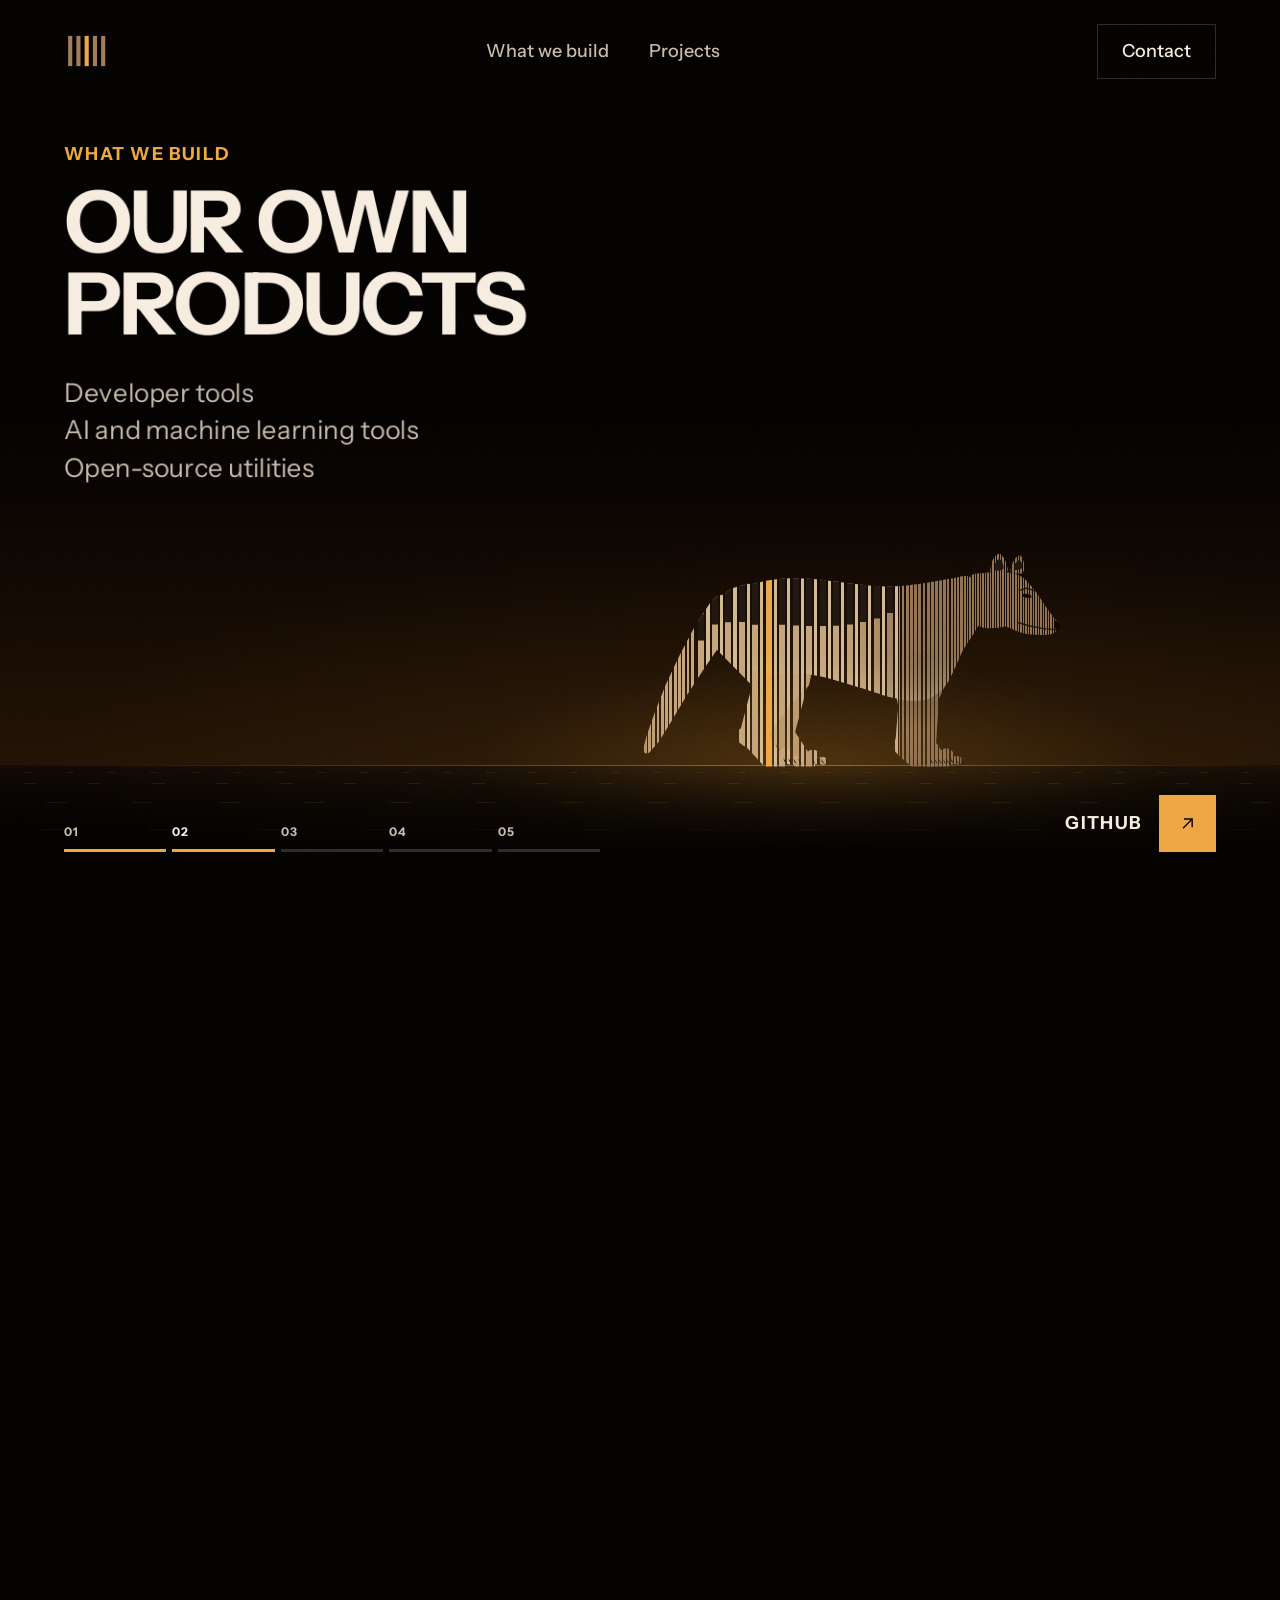
==== commit b8b24abf: "Add OG image and social metadata Co-Authored-By: Claude Sonnet 5.5 <noreply@anthropic.com>" ====
--- a/index.html
+++ b/index.html
@@ -5,6 +5,17 @@
 <meta name="viewport" content="width=device-width, initial-scale=1">
 <title>Thylacine</title>
 <meta name="description" content="Software products and bespoke digital solutions.">
+<link rel="canonical" href="https://thylacinehq.github.io/thylacine/">
+<meta property="og:site_name" content="Thylacine">
+<meta property="og:type" content="website">
+<meta property="og:title" content="Thylacine">
+<meta property="og:description" content="Software products and bespoke digital solutions.">
+<meta property="og:url" content="https://thylacinehq.github.io/thylacine/">
+<meta property="og:image" content="https://thylacinehq.github.io/thylacine/og.png">
+<meta property="og:image:width" content="1200">
+<meta property="og:image:height" content="630">
+<meta property="og:image:alt" content="Thylacine. Software products and bespoke digital solutions.">
+<meta name="twitter:card" content="summary_large_image">
 <meta name="color-scheme" content="dark">
 <meta name="theme-color" content="#050302">
 <link rel="icon" href="favicon.svg" type="image/svg+xml">
